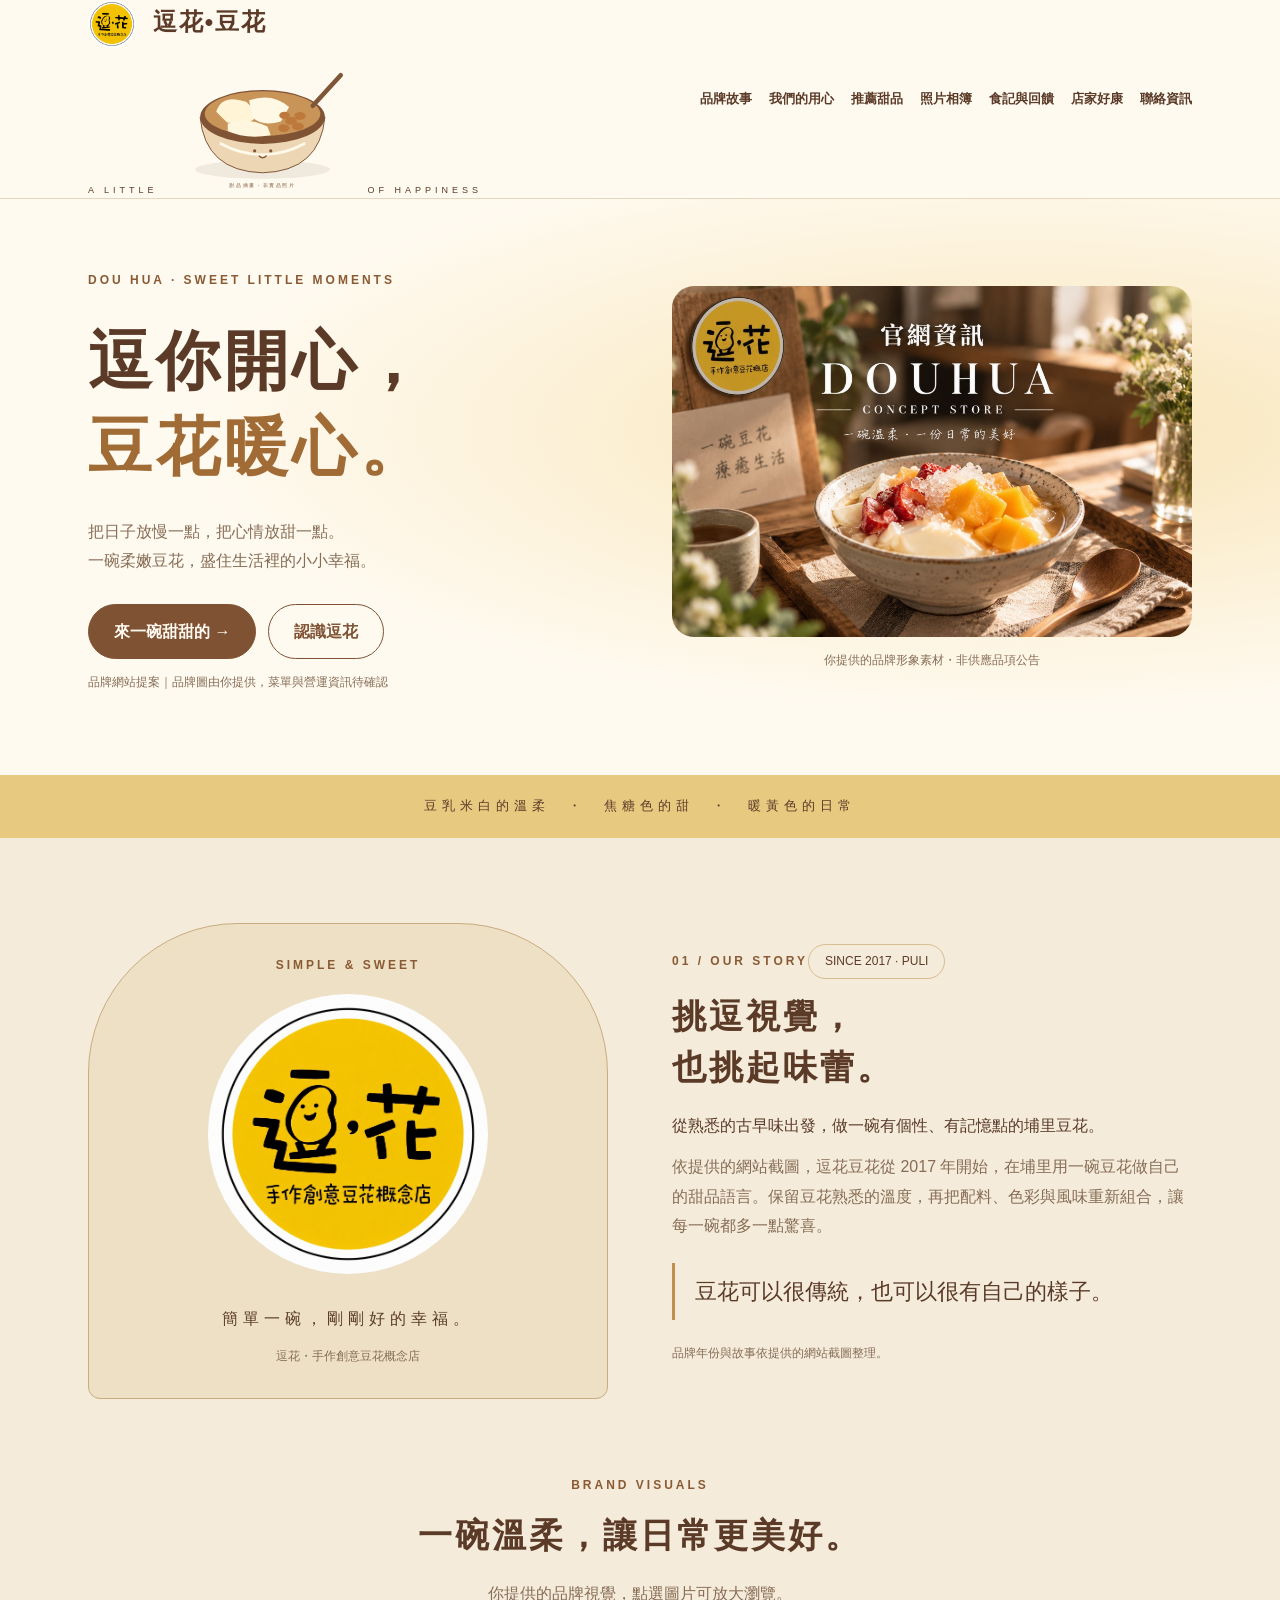
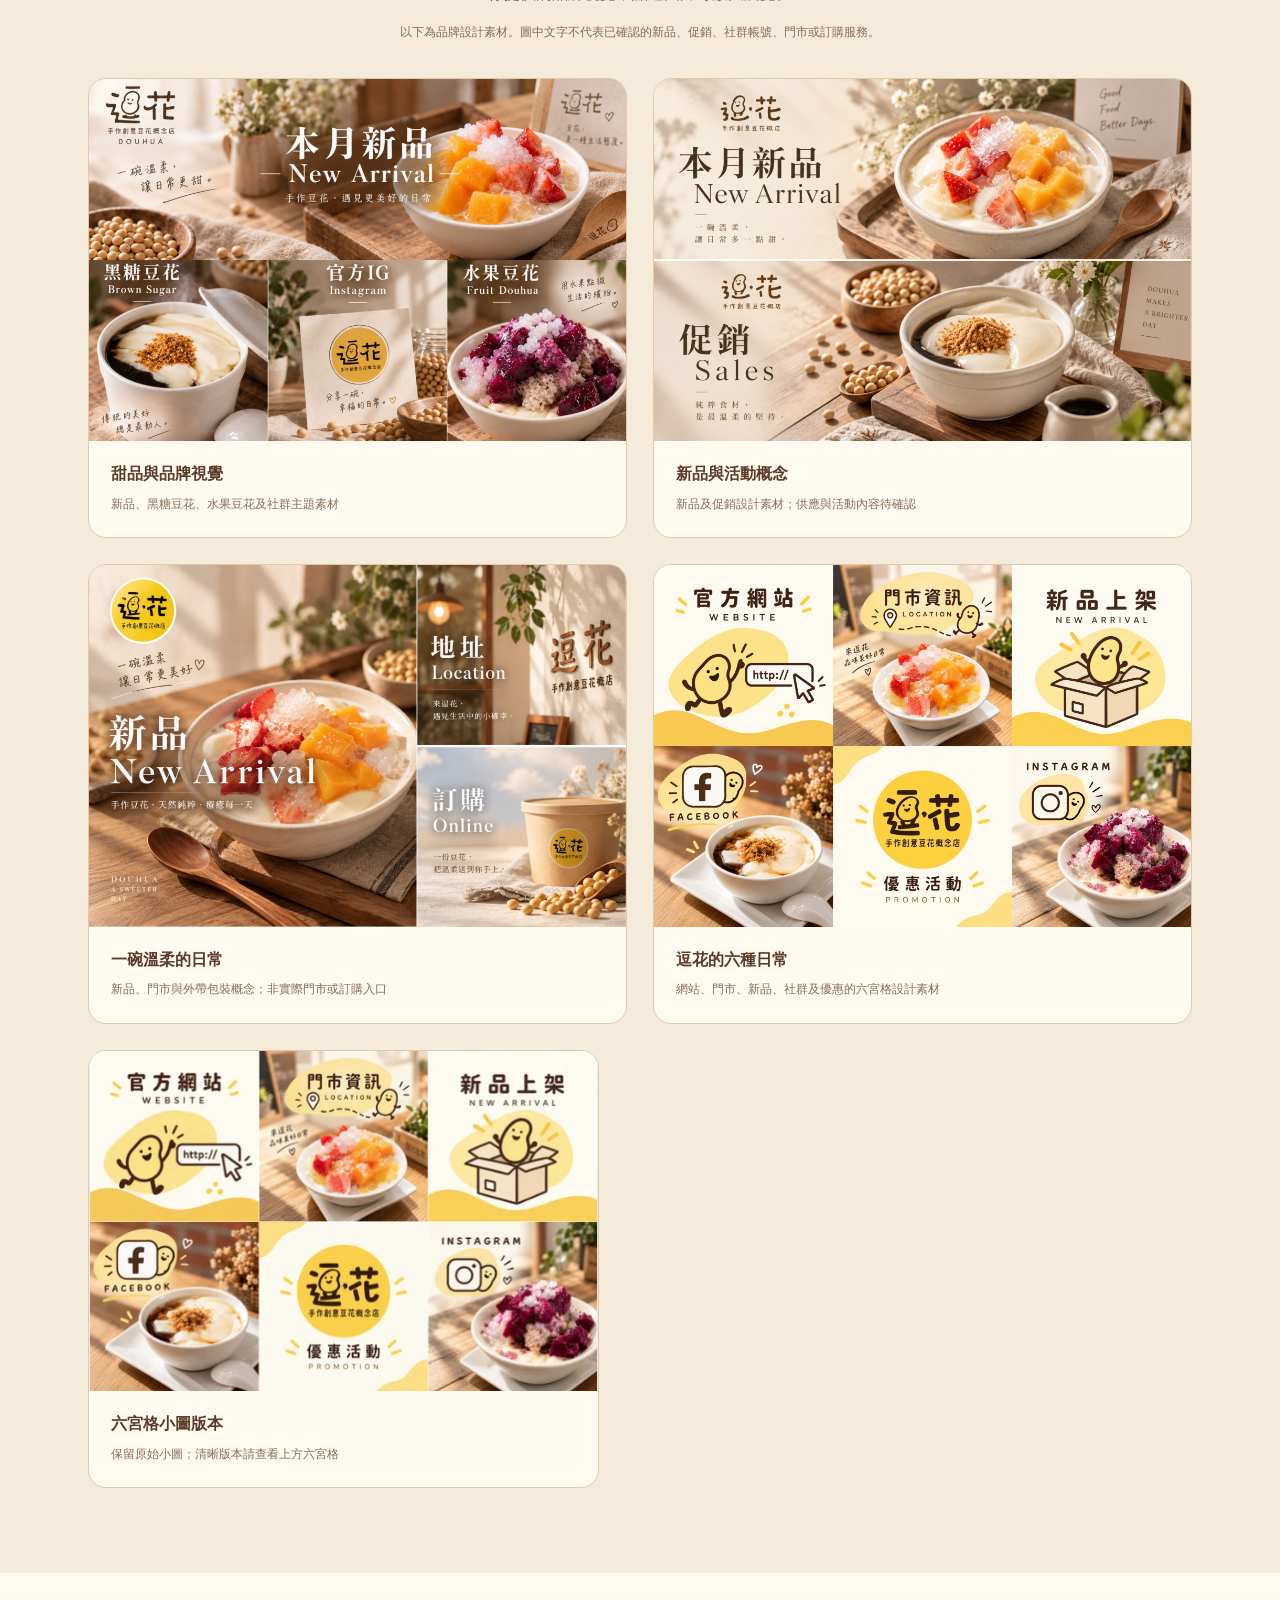
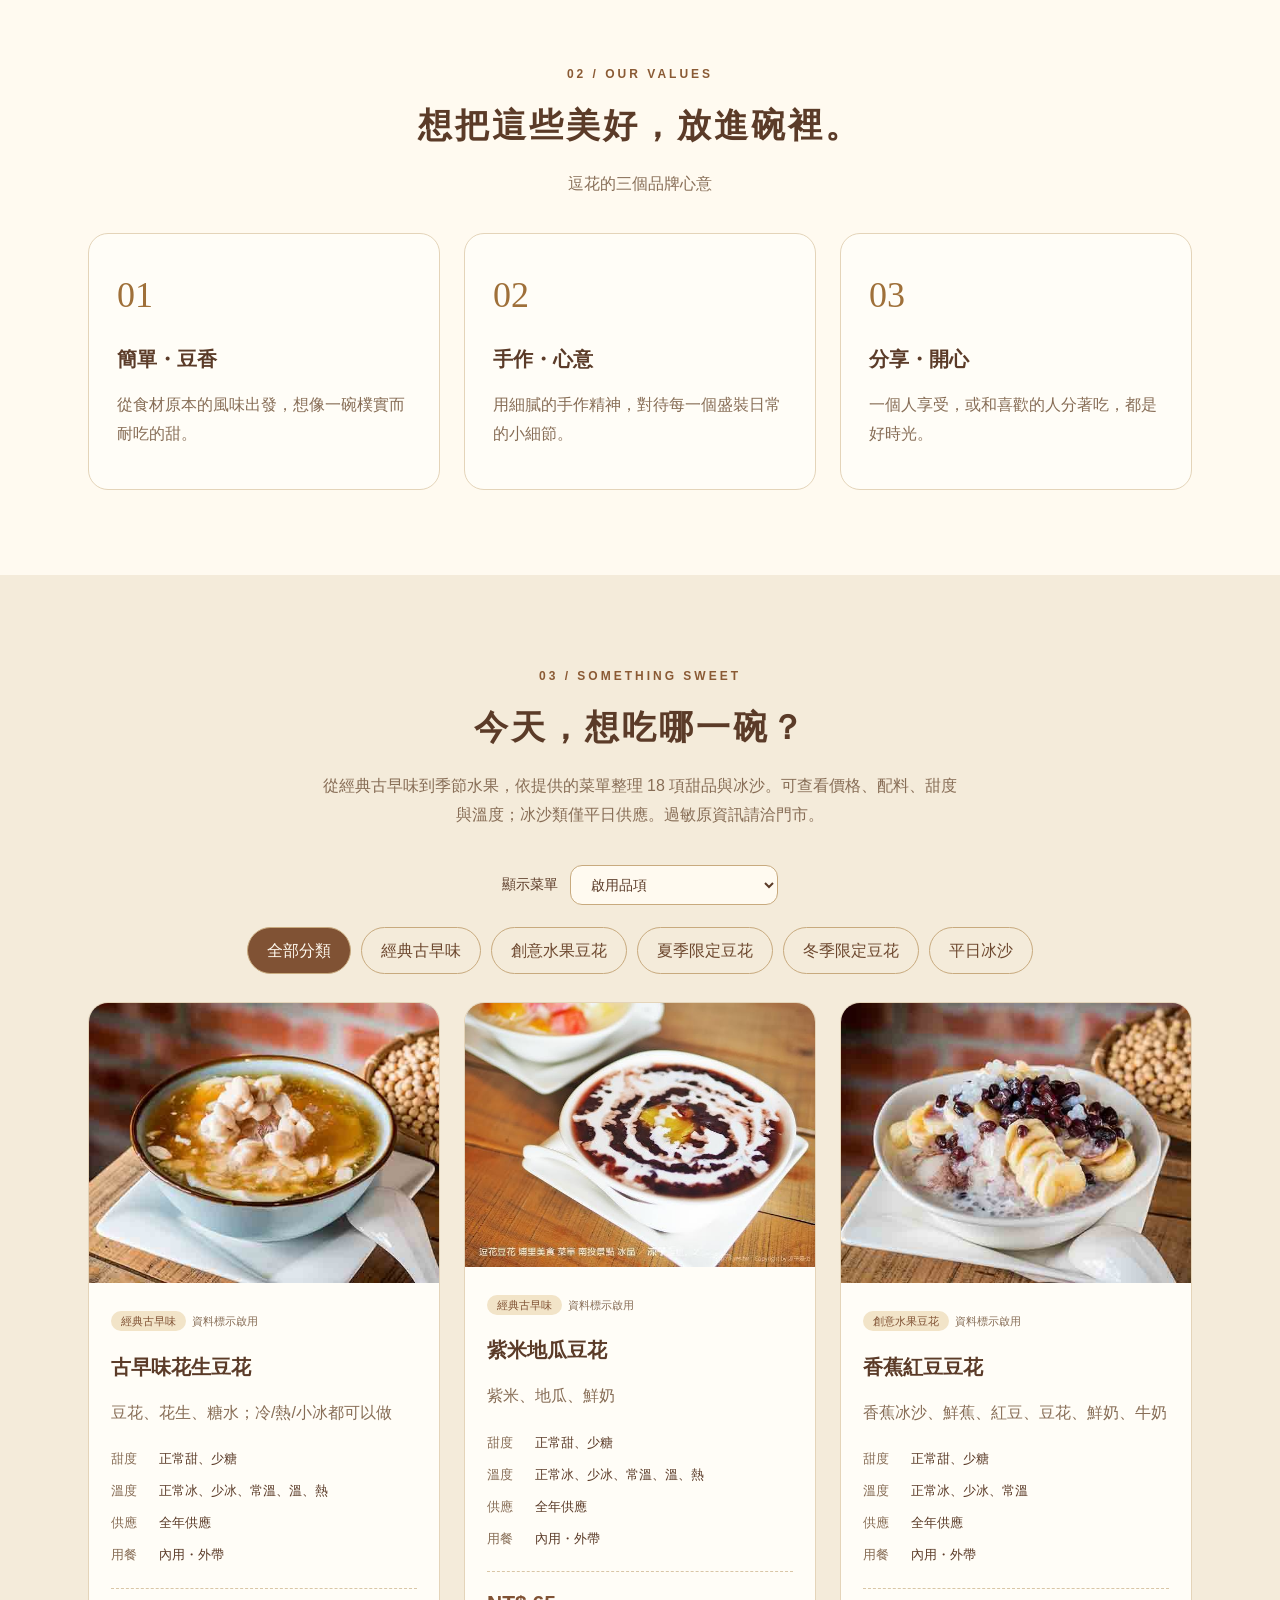
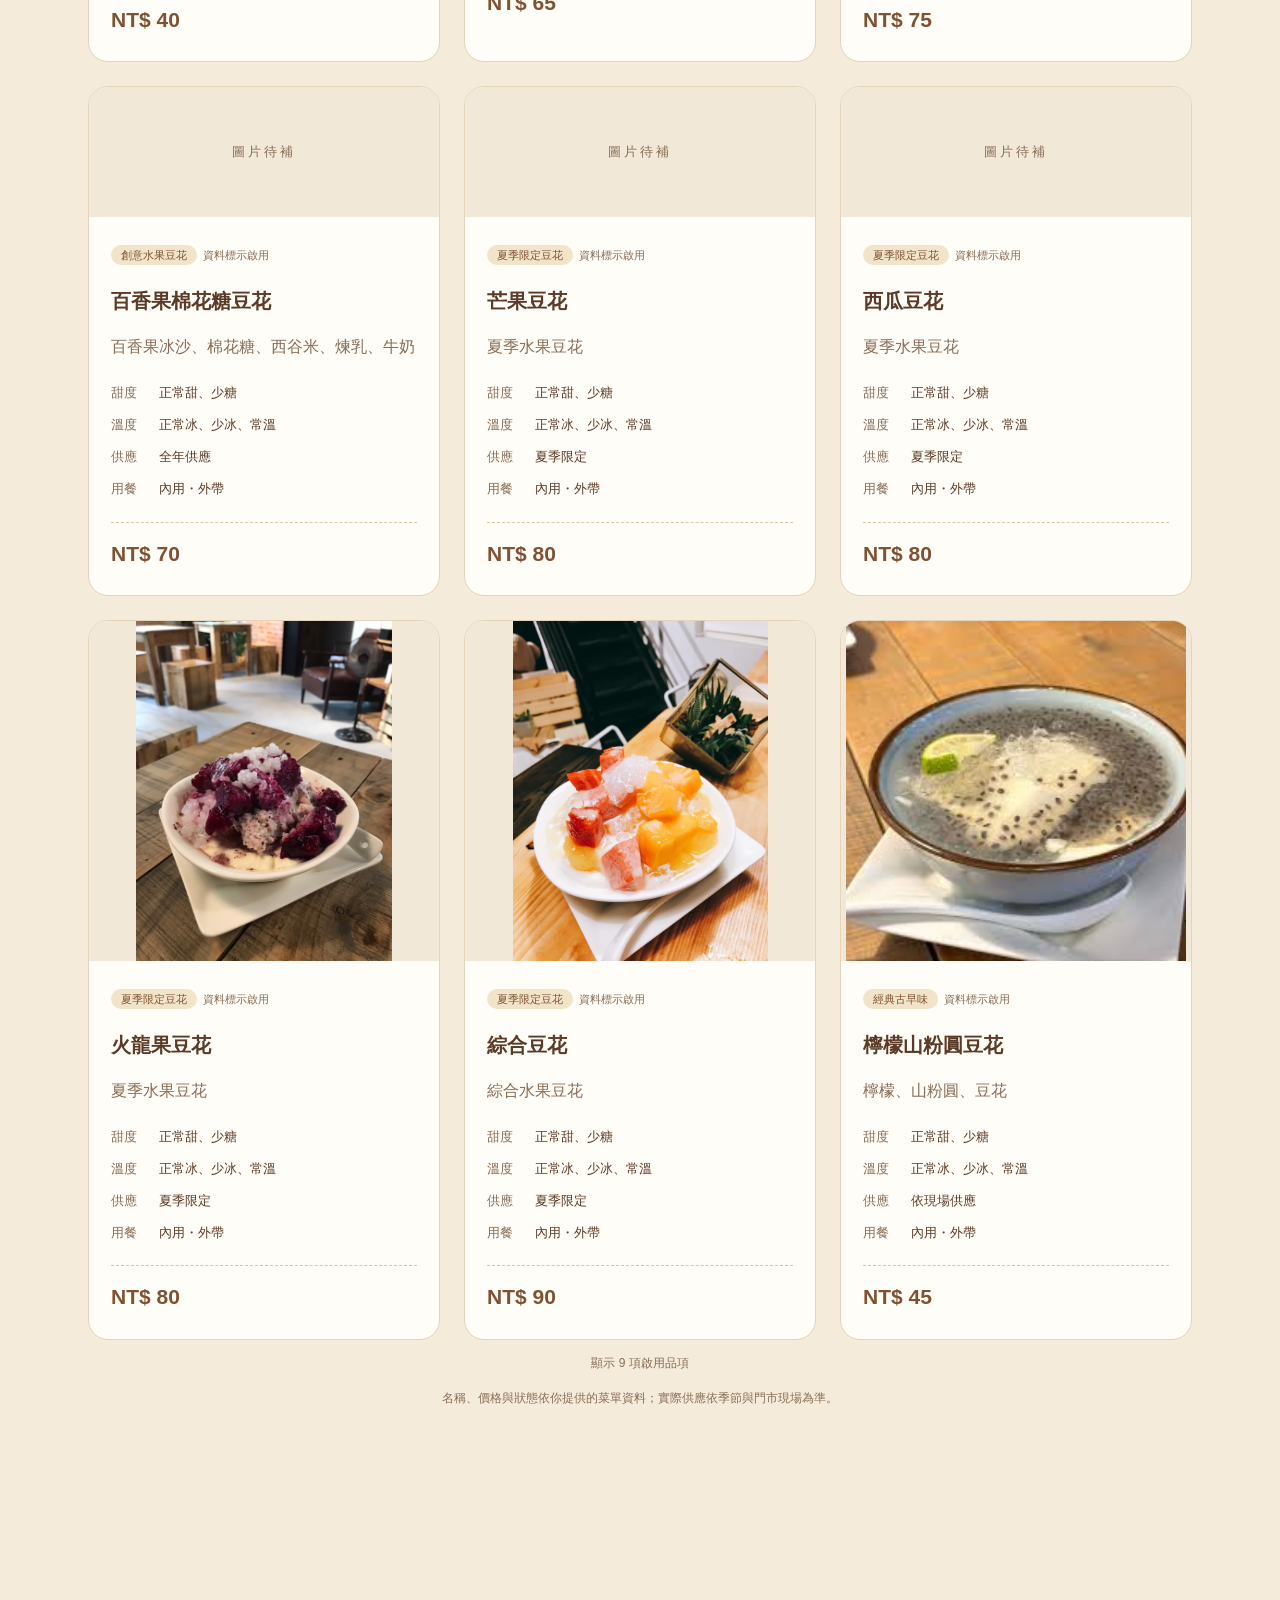
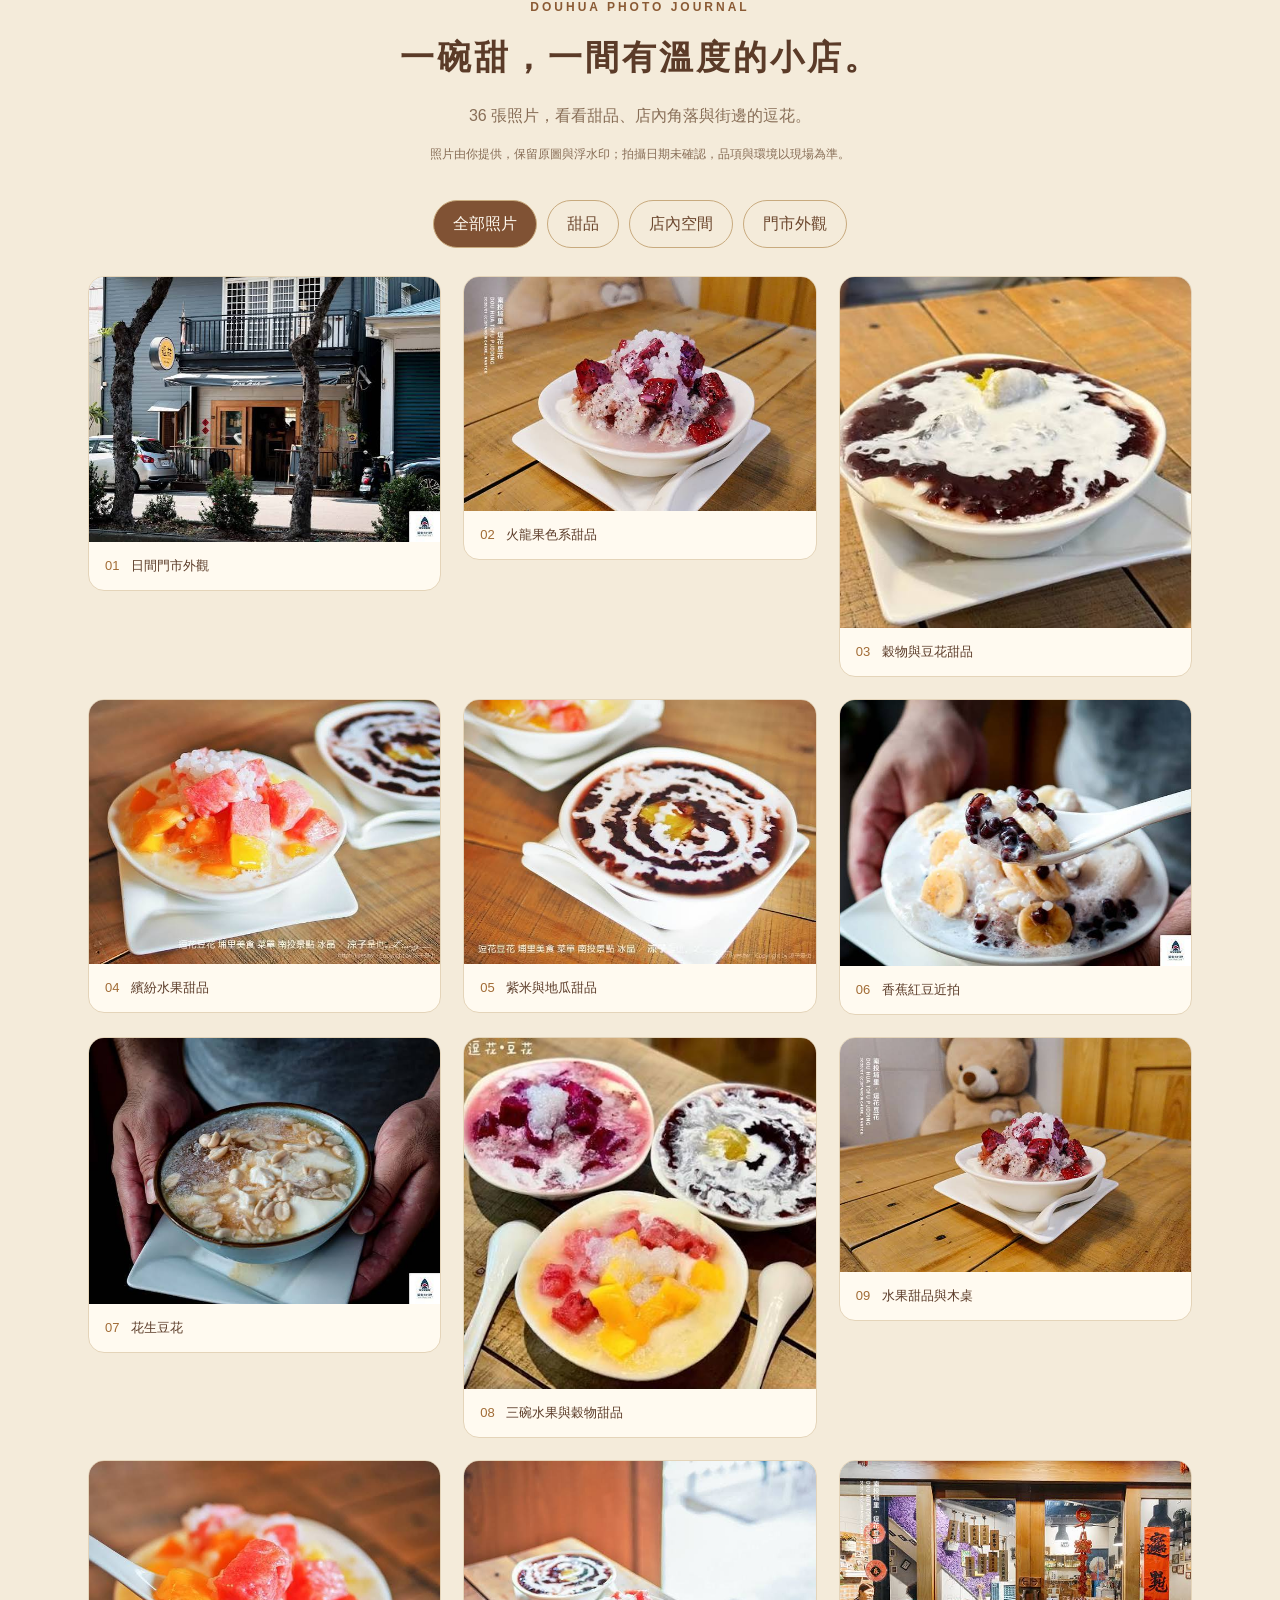
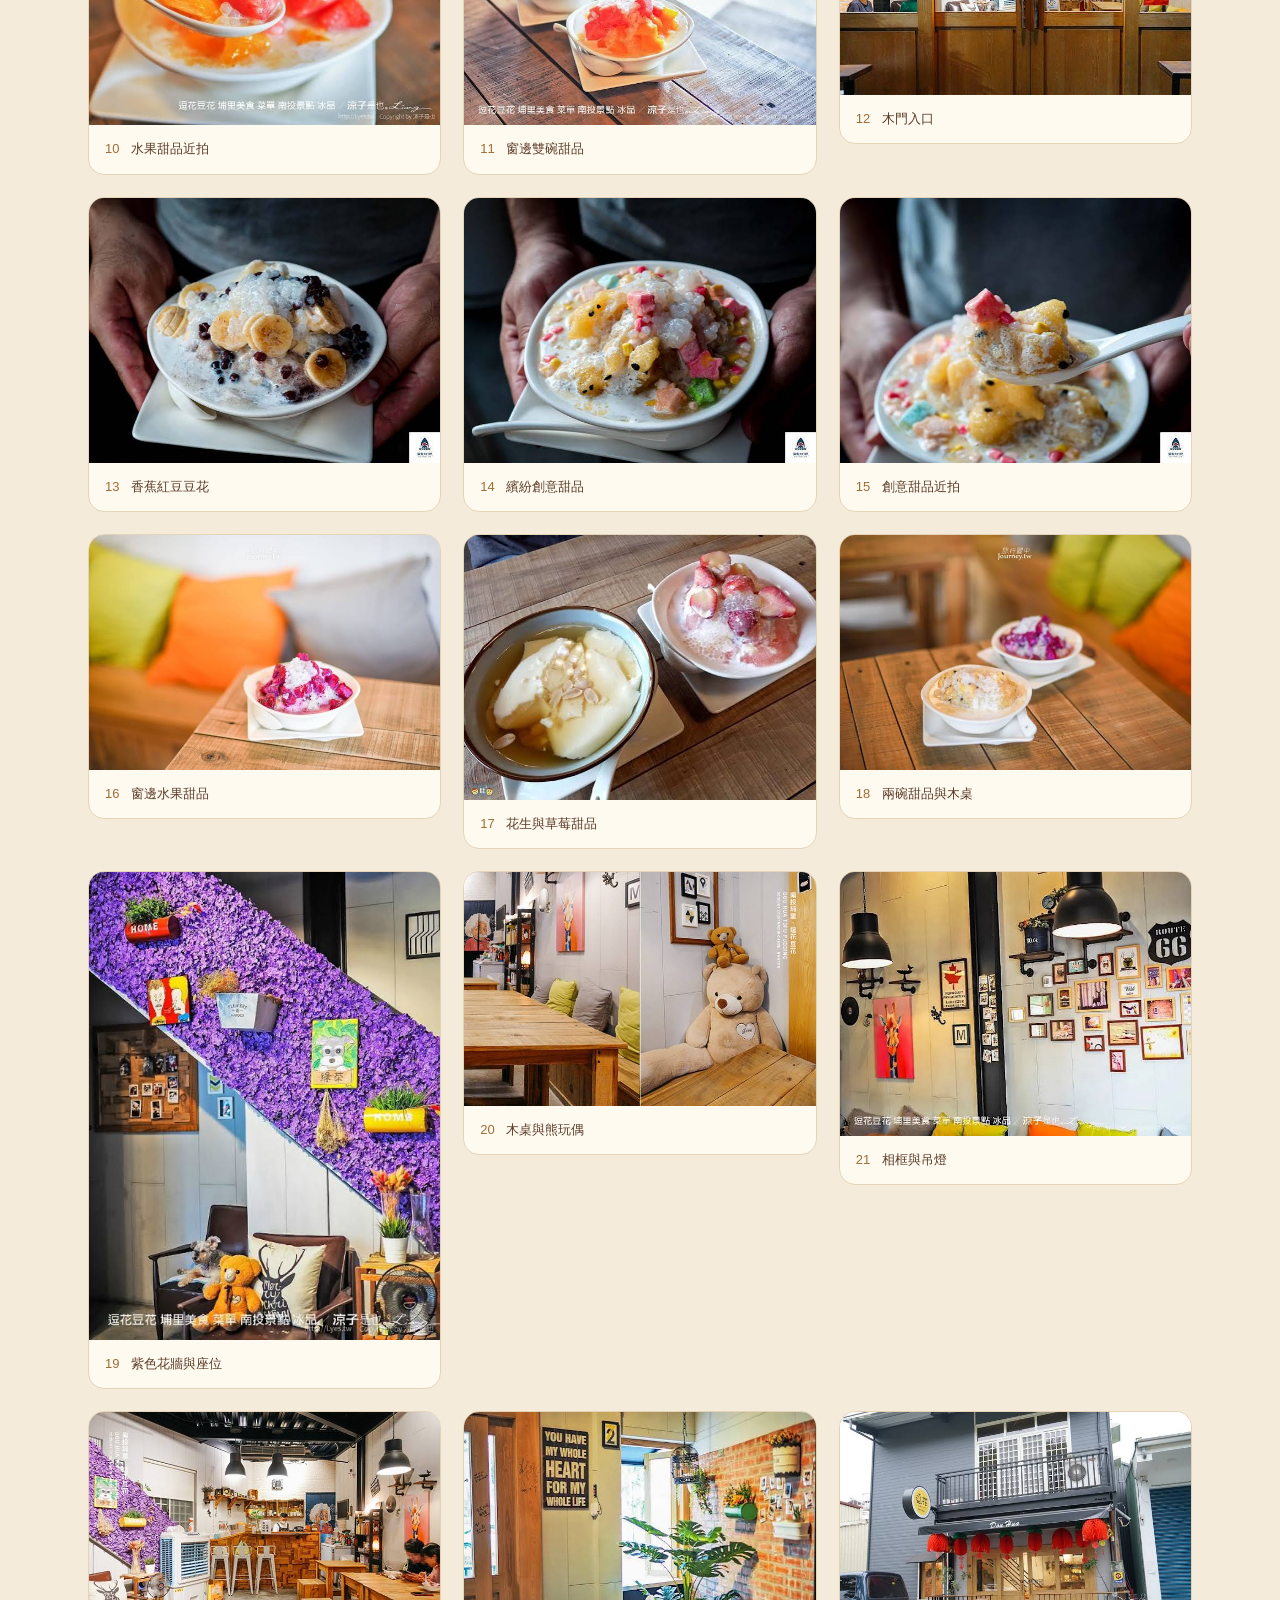
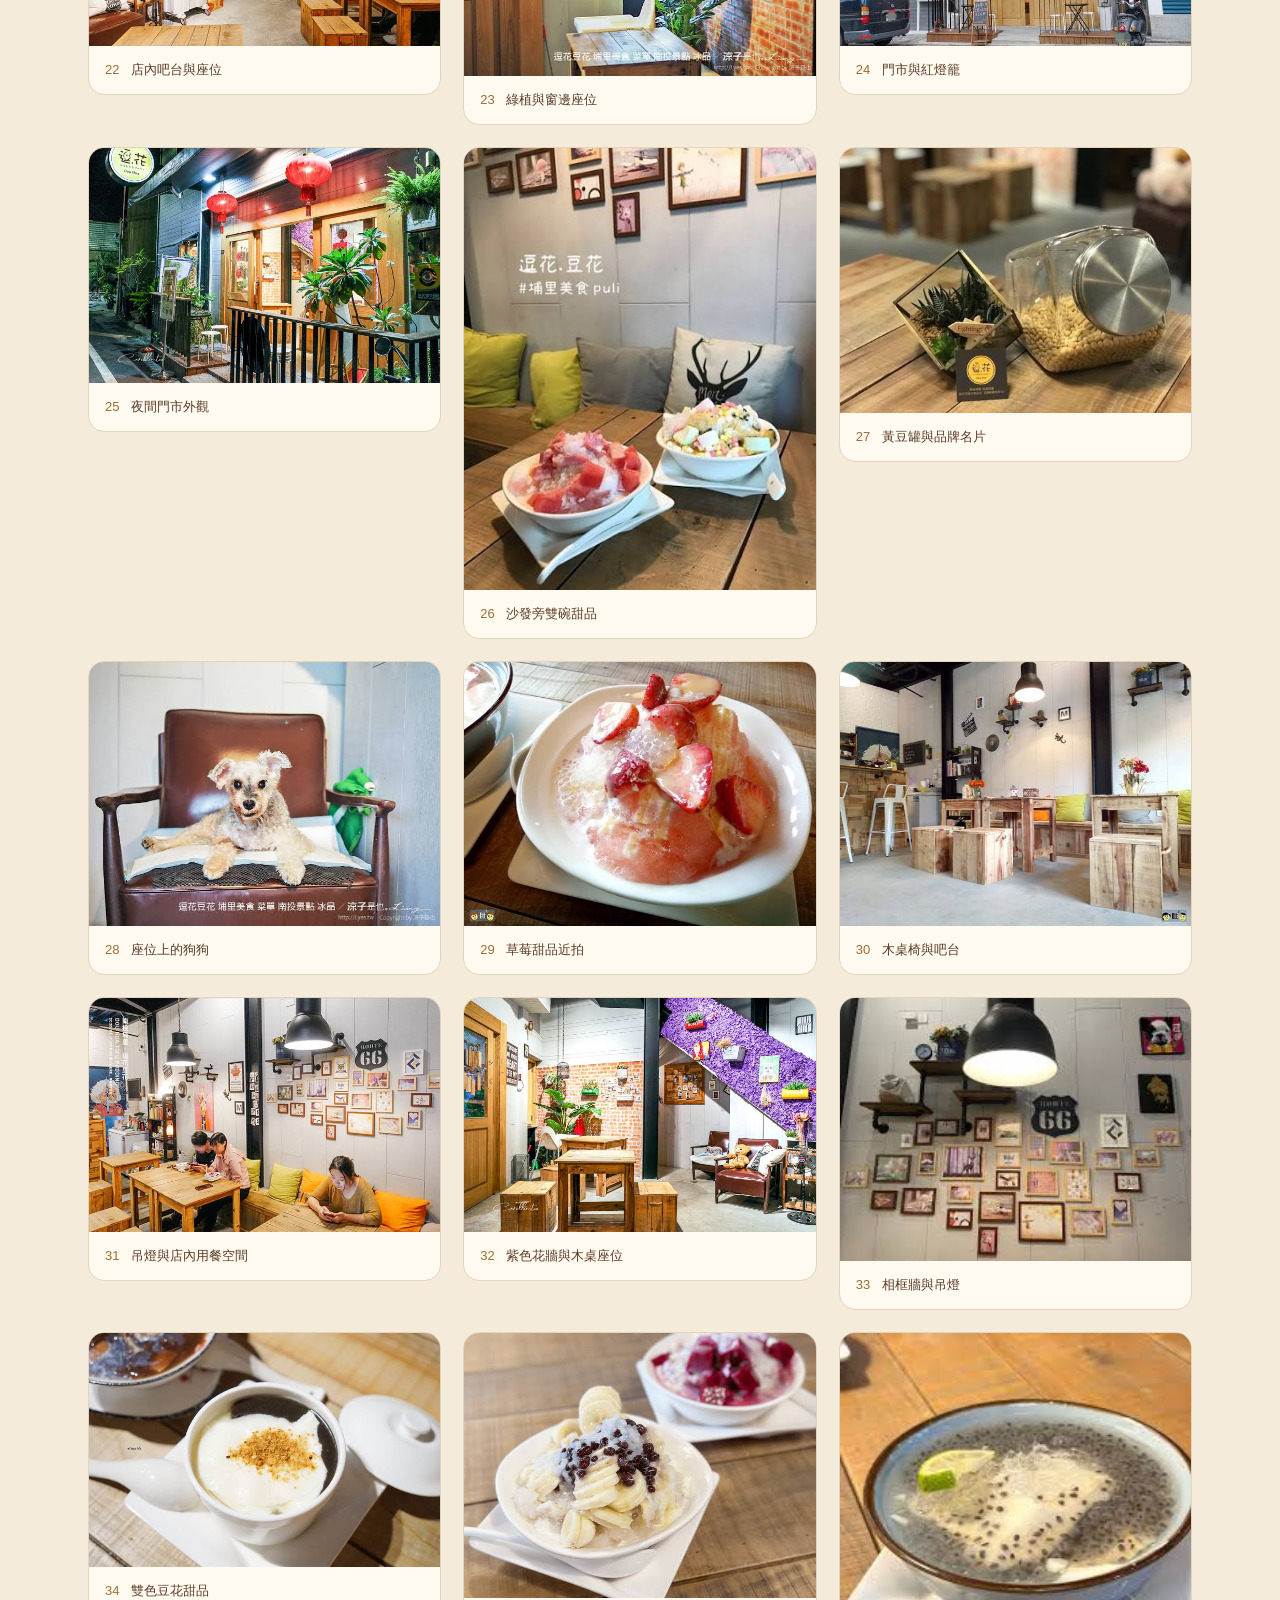
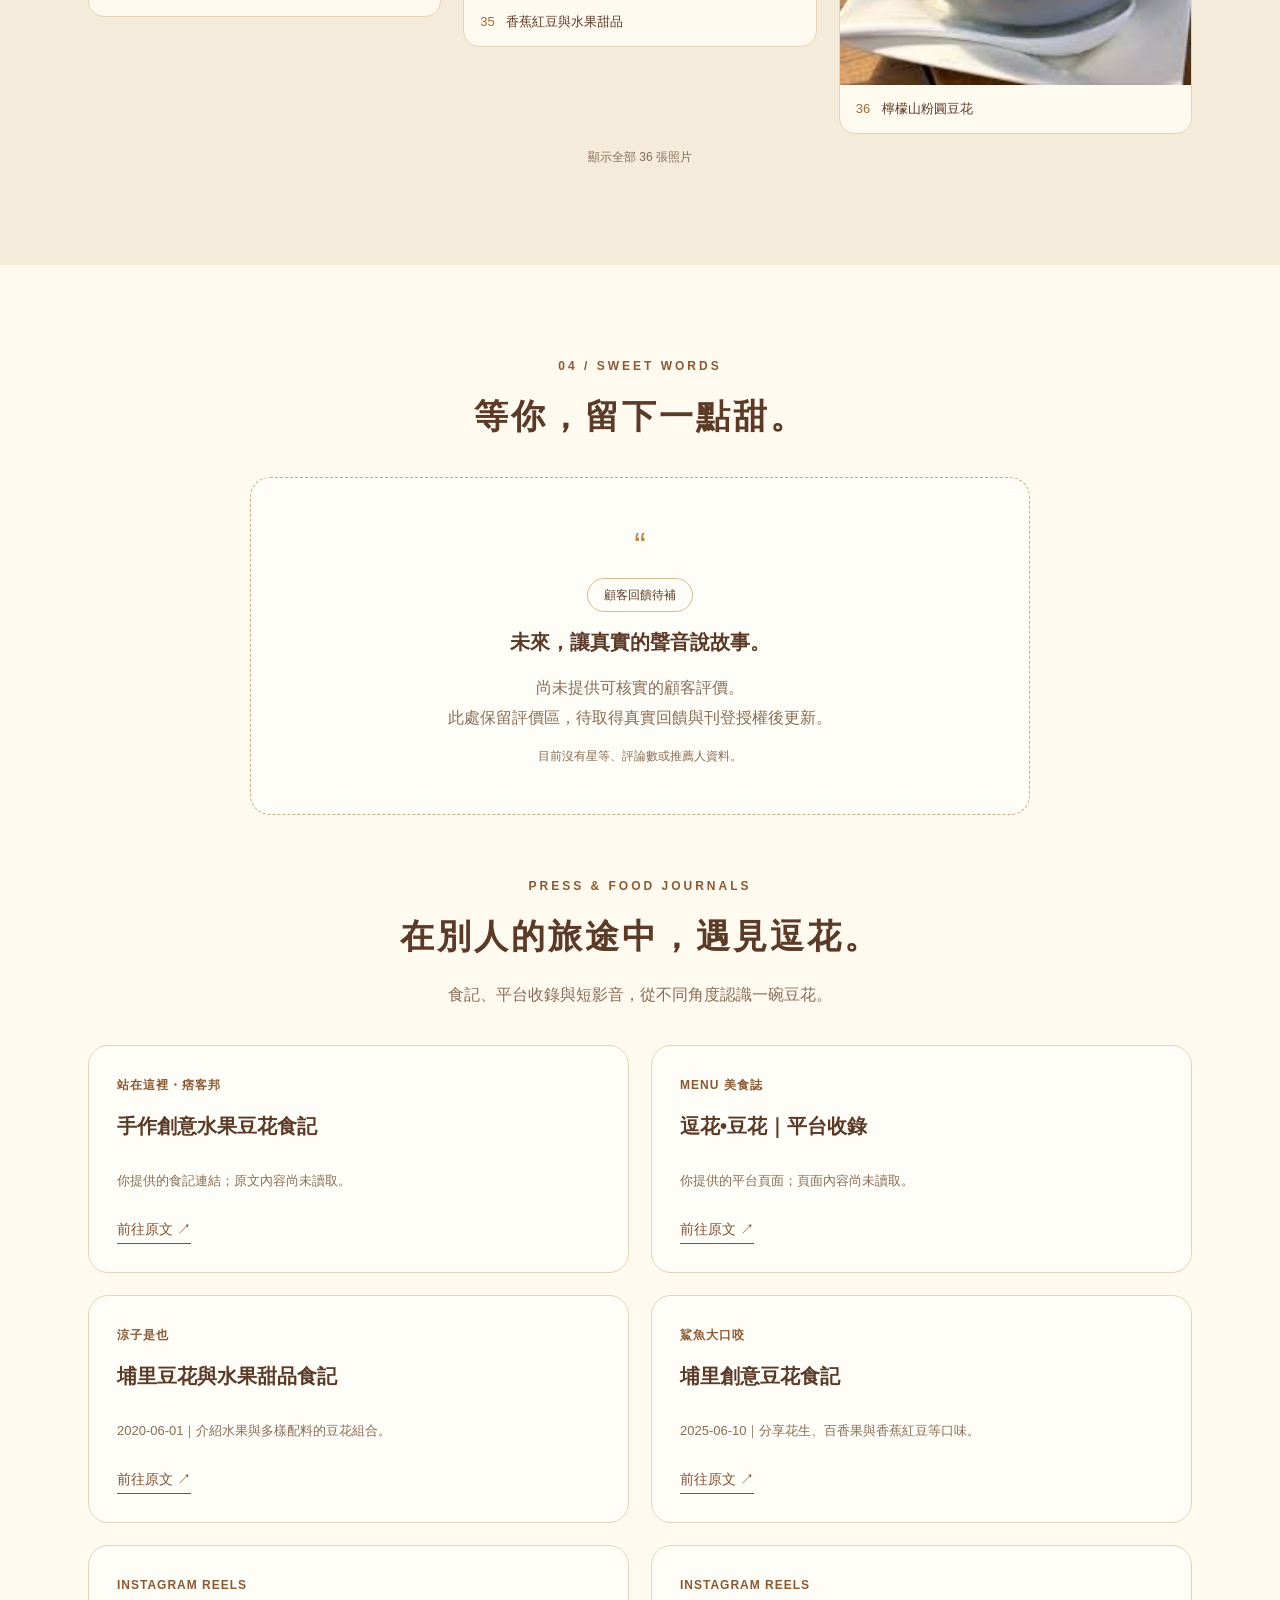
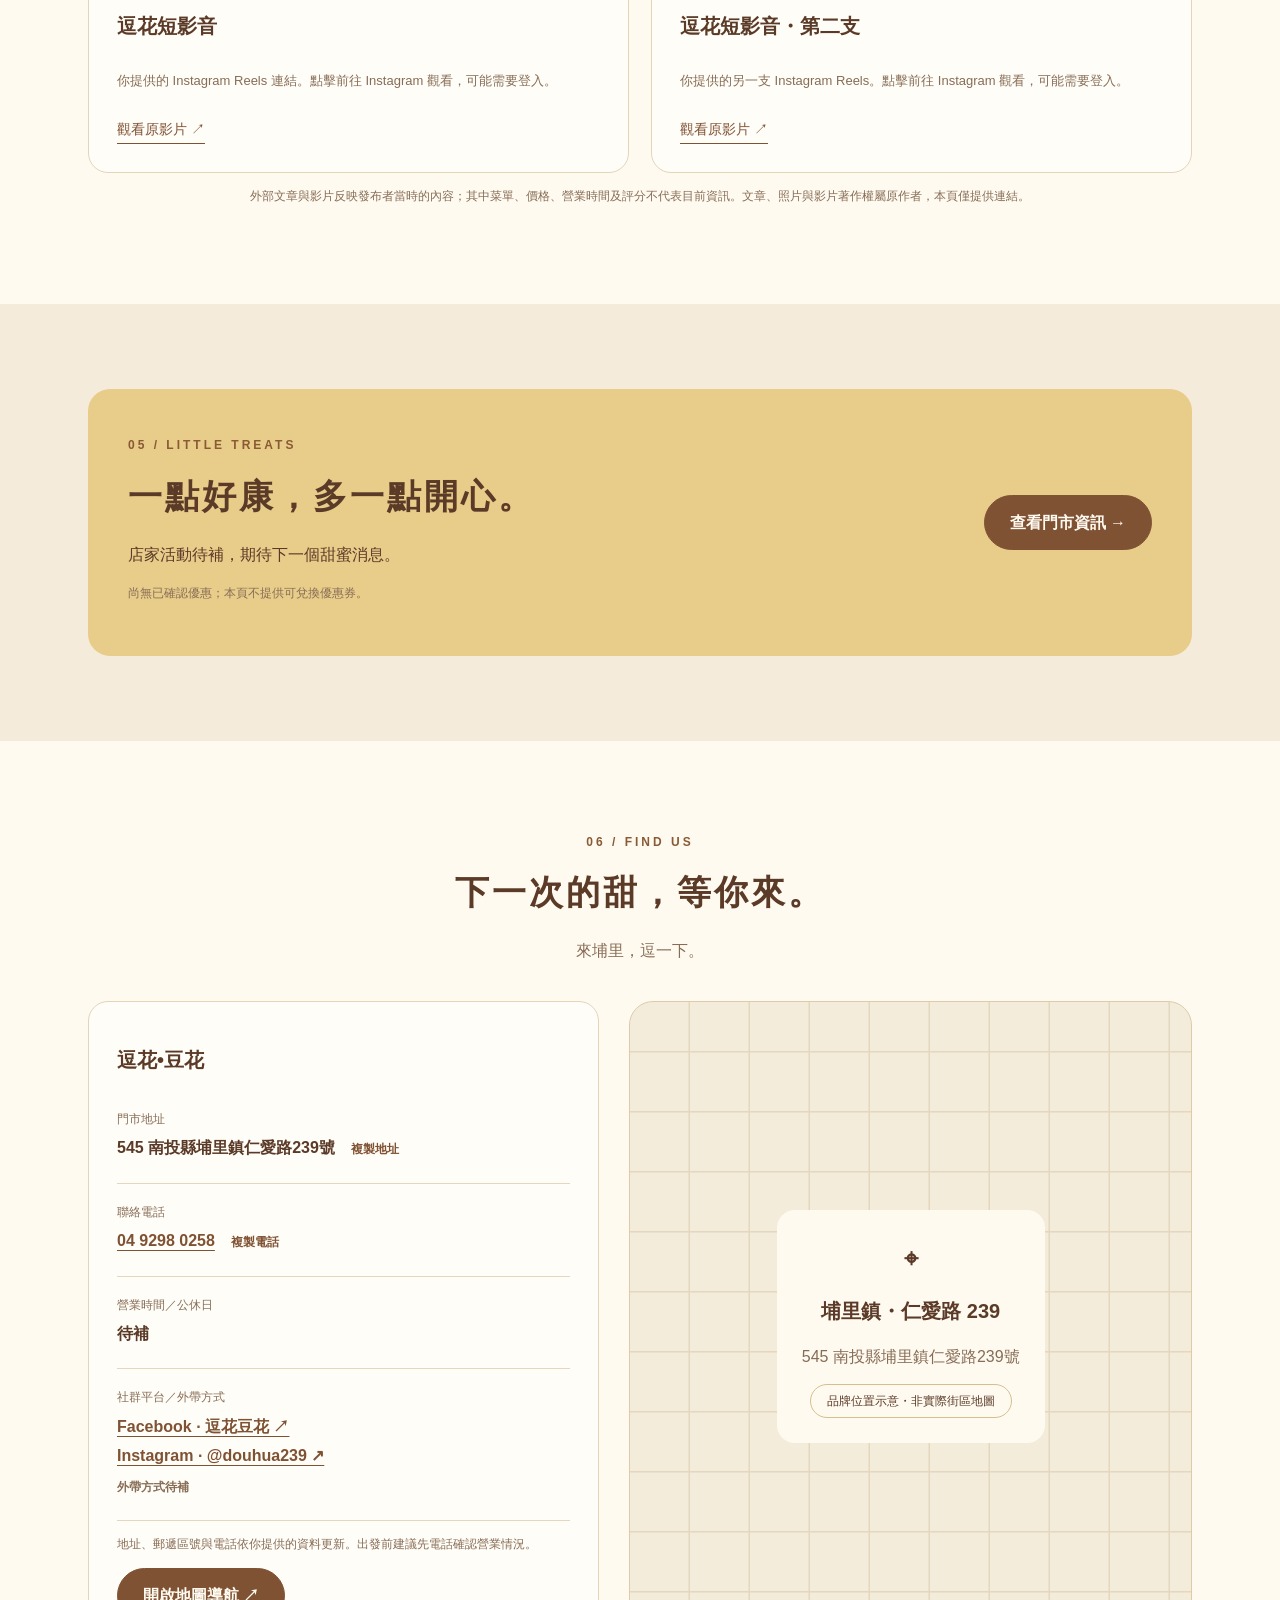
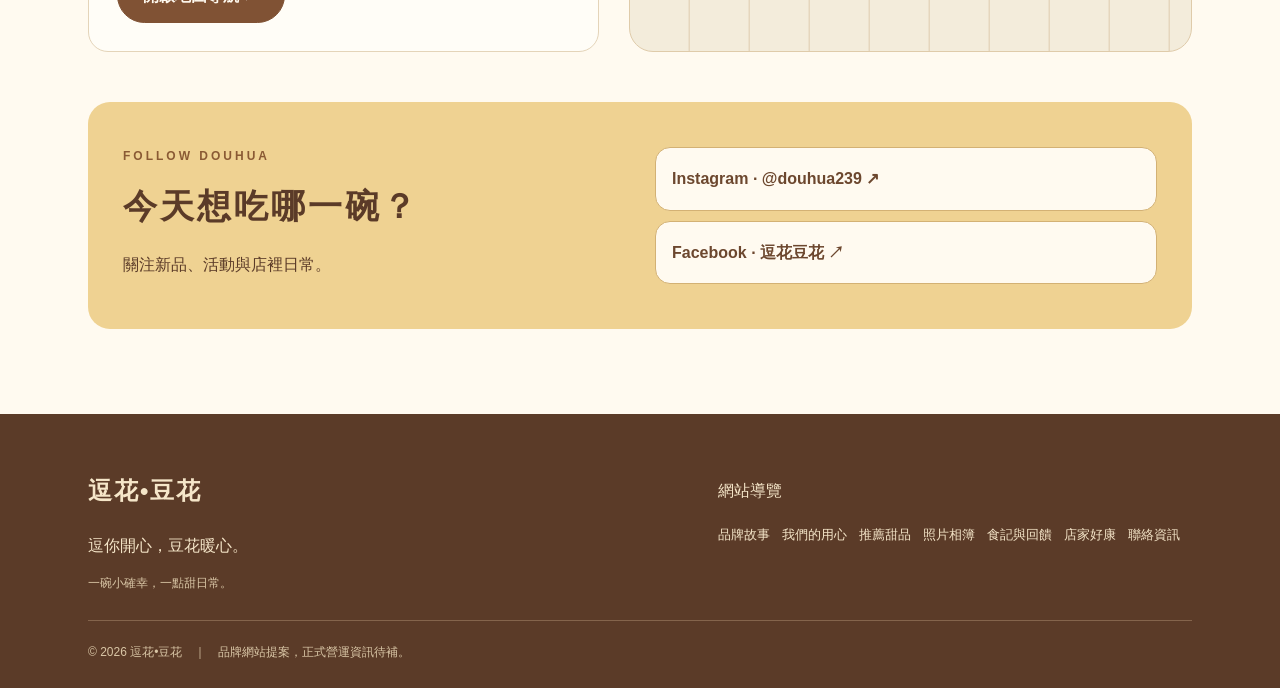
==== index.html @ 95aa1ea7 "Add supplied purple rice and lemon douhua photos" ====
<!doctype html><html lang="zh-Hant"><head><meta charset="utf-8"><meta name="viewport" content="width=device-width,initial-scale=1"><meta name="description" content="逗花•豆花，逗你開心，豆花暖心。日系手作甜品品牌網站提案，菜單與門市資訊待確認。"><meta name="theme-color" content="#fffaf0"><title>逗花•豆花｜逗你開心，豆花暖心</title><style>*{box-sizing:border-box}html{scroll-behavior:smooth;scroll-padding-top:100px}body{margin:0;background:#fffaf0;color:#5b3b28;font-family:"Microsoft JhengHei","PingFang TC",sans-serif;line-height:1.85}a{color:inherit;text-decoration:none}button{font:inherit;cursor:pointer}button,a{ -webkit-tap-highlight-color:transparent}a:focus-visible,button:focus-visible{outline:3px solid #a06a36;outline-offset:5px}button:disabled{cursor:default;opacity:.65}.wrap{max-width:1160px;margin:auto;padding:0 28px}.eyebrow{font-size:12px;letter-spacing:3px;font-weight:700;color:#8a5a34}.pill{display:inline-block;border:1px solid #d8bd8e;border-radius:30px;padding:5px 16px;font-size:12px}.btn{display:inline-block;padding:12px 25px;border:1px solid #805234;border-radius:50px;background:#805234;color:#fffaf0;font-weight:700}.btn.light{background:transparent;color:#805234}header{position:sticky;top:0;z-index:10;background:#fffaf0f5;border-bottom:1px solid #e5d6bd}.head{display:flex;align-items:center;justify-content:space-between;gap:20px;min-height:87px}.logo{font-size:24px;font-weight:900;letter-spacing:2px;white-space:nowrap}.logo small{display:block;font-size:9px;letter-spacing:4px;font-weight:400}.logo span{color:#af782f}nav{display:flex;gap:24px;font-size:13px;font-weight:700}nav a:hover,nav a.active{color:#a76b29;text-decoration:underline;text-underline-offset:8px}#mobile-menu-btn{display:none;background:none;border:1px solid #d8bd8e;border-radius:12px;padding:6px 12px}#mobile-menu{padding:12px 28px 24px}#mobile-menu a{display:block;padding:9px}#mobile-menu[hidden]{display:none}.hero{padding:65px 0 70px;background:radial-gradient(ellipse at 80% 40%,#f8e5b8,transparent 58%)}.split{display:grid;grid-template-columns:1fr 1fr;gap:64px;align-items:center}h1{font-family:serif;font-size:clamp(42px,5vw,68px);line-height:1.35;font-weight:600;letter-spacing:4px;margin:25px 0}h1 em{font-style:normal;color:#a16b35}h2{font-family:serif;font-size:34px;line-height:1.5;letter-spacing:3px;margin:12px 0 18px}h3{font-size:20px;margin:12px 0}p{margin:12px 0}.muted{color:#876d56}.actions{display:flex;flex-wrap:wrap;gap:12px;margin-top:28px}.hero-art{position:relative;background:#f2dfb7;border-radius:48% 48% 42% 42%;padding:35px 5px 12px;transform:rotate(-3deg)}.hero-art svg{transform:rotate(3deg);width:100%;display:block}.stamp{position:absolute;right:5px;top:0;writing-mode:vertical-rl;border:1px solid #946037;border-radius:30px;padding:18px 9px;letter-spacing:5px;font-family:serif}.ribbon{text-align:center;padding:19px;background:#e8c980;font-size:13px;letter-spacing:5px}.section{padding:85px 0}.cream{background:#f4ebda}.center{text-align:center}.intro{max-width:640px;margin:0 auto 35px}.story-art{border:1px solid #c9ac7e;border-radius:150px 150px 12px 12px;min-height:340px;display:grid;place-content:center;text-align:center;background:#ede0c5;padding:30px}.story-art .bean{font-family:serif;font-size:100px;line-height:1.2;color:#9b703f}.story-art p{letter-spacing:5px}.grid3{display:grid;grid-template-columns:repeat(3,1fr);gap:24px}.card{background:#fffdf7;border:1px solid #e4d4b9;border-radius:20px;padding:28px}.number{font-family:serif;color:#9f7039;font-size:36px}.filters{display:flex;justify-content:center;flex-wrap:wrap;gap:10px;margin-bottom:28px}.filter{padding:8px 19px;border:1px solid #c8aa7e;background:transparent;border-radius:30px;color:#6c472e}.filter[aria-pressed=true]{background:#805234;color:#fffaf0}.dessert{padding:0;overflow:hidden}.dessert .art{background:#f2e4ca}.dessert svg{width:100%;display:block}.dessert .copy{padding:22px}.dessert .price{font-size:13px;color:#876d56;border-top:1px dashed #d9c6a6;margin-top:20px;padding-top:12px}.tag{font-size:11px;color:#805234;background:#f2e4c8;border-radius:20px;padding:4px 10px}.dessert[hidden]{display:none}.review{border:1px dashed #c9ac7e;border-radius:20px;padding:35px;max-width:780px;margin:auto;text-align:center;background:#fffdf7}.review-symbol{font-size:35px;color:#b78642}.perk{padding:40px;border-radius:22px;background:#e8cc8a;display:flex;align-items:center;justify-content:space-between;gap:30px}.contact-grid{display:grid;grid-template-columns:1fr 1.1fr;gap:30px}.info{margin:0}.info div{padding:17px 0;border-bottom:1px solid #e5d6bd}.info dt{font-size:12px;color:#876d56}.info dd{margin:3px 0;font-weight:700}.info button{font-size:12px;margin-left:10px;border:0;background:none;color:#805234}.map{min-height:360px;background:repeating-linear-gradient(0deg,transparent,transparent 58px,#e5d6bd 59px,#e5d6bd 60px),repeating-linear-gradient(90deg,#f3ecdb,#f3ecdb 58px,#e5d6bd 59px,#e5d6bd 60px);display:flex;align-items:center;justify-content:center;border:1px solid #dfcbaa;border-radius:24px;text-align:center;padding:30px}.map-note{background:#fffaf0;padding:25px;border-radius:18px}.map-note b{font-size:25px}footer{background:#5b3b28;color:#f5e6c9;padding:50px 0 25px}footer .foot{display:flex;justify-content:space-between;gap:40px}footer a{font-size:13px;display:inline-block;margin:5px 12px 5px 0}.fine{font-size:12px;color:#876d56}footer .fine{color:#d9c6a6;border-top:1px solid #84644c;padding-top:20px;margin-top:25px}#back-to-top-btn{position:fixed;right:22px;bottom:22px;border:0;border-radius:50%;width:48px;height:48px;background:#805234;color:white;box-shadow:0 5px 20px #5b3b2825;z-index:8}#toast{position:fixed;bottom:28px;left:50%;transform:translateX(-50%);background:#5b3b28;color:#fffaf0;padding:12px 22px;border-radius:15px;z-index:20;max-width:85vw}#toast:empty{display:none}@media(min-width:901px){#mobile-menu{display:none}}@media(max-width:900px){nav{display:none}#mobile-menu-btn{display:block}.split{gap:30px}.grid3{gap:15px}.card{padding:21px}.dessert{padding:0}.wrap{padding:0 22px}}@media(max-width:650px){.head{min-height:76px}.logo{font-size:21px}.hero{padding:35px 0 45px}.split,.contact-grid{grid-template-columns:1fr}.hero-art{max-width:430px;width:100%;margin:auto}.hero h1{margin-top:18px}.section{padding:58px 0}.grid3{grid-template-columns:1fr}.dessert .art svg{max-height:260px}.perk,footer .foot{display:block}.perk .btn{margin-top:12px}.ribbon{font-size:11px;letter-spacing:2px}.story-art{min-height:280px}.map{min-height:300px}h2{font-size:28px}.stamp{right:15px}.hero-art{margin-top:12px}}@media(prefers-reduced-motion:reduce){html{scroll-behavior:auto}*{animation:none!important;transition:none!important}}.brand-badge{width:48px;height:48px;object-fit:contain;border-radius:50%;vertical-align:middle;margin-right:8px}.story-badge{width:min(100%,280px);height:auto;display:block;margin:18px auto;border-radius:50%}.brand-name{color:#5b3b28!important}@media(max-width:650px){.brand-badge{width:38px;height:38px;margin-right:3px}.story-badge{max-width:230px}} .brand-hero{background:none;border-radius:24px;transform:none;padding:0}.brand-hero img{transform:none;width:100%;height:auto;display:block;border-radius:22px}.image-open{display:block;width:100%;padding:0;border:0;background:none;cursor:zoom-in;color:inherit}.brand-gallery{margin-top:70px}.visual-grid{display:grid;grid-template-columns:1fr 1fr;gap:26px}.visual-card{margin:0;background:#fffaf0;border:1px solid #dfcbaa;border-radius:18px;overflow:hidden}.visual-card img{display:block;width:100%;height:auto}.visual-card figcaption{padding:18px 22px}.visual-card figcaption p{font-size:12px;color:#876d56;margin:4px 0}.visual-card:last-child{max-width:511px}.image-viewer{width:min(1200px,96vw);max-width:96vw;max-height:94vh;border:1px solid #c8aa7e;border-radius:16px;padding:16px;background:#fffaf0;color:#5b3b28}.image-viewer::backdrop{background:#2f201bd9}.viewer-head{display:flex;align-items:center;justify-content:space-between;gap:16px;margin-bottom:12px}.viewer-head p{margin:0;font-size:13px}.viewer-head button{border:1px solid #805234;background:#805234;color:#fffaf0;border-radius:25px;padding:7px 18px;white-space:nowrap}.image-viewer img{display:block;width:100%;max-height:76vh;object-fit:contain}.image-viewer .fine{margin-bottom:0}@media(max-width:650px){.visual-grid{grid-template-columns:1fr}.brand-gallery{margin-top:50px}.brand-hero{max-width:none}.image-viewer{padding:12px}}.brand-quote{border-left:3px solid #bf904c;margin:22px 0;padding:10px 20px;font:22px/1.7 serif}.follow-box{max-width:1104px;margin:50px auto 0;padding:35px;background:#efd292;border-radius:22px;display:grid;grid-template-columns:1fr 1fr;align-items:center;gap:30px}.social-pending button{display:block;width:100%;text-align:left;border:1px solid #d3b174;background:#fffaf0;color:#6c472e;border-radius:15px;padding:16px;margin:10px 0}.info a{color:#805234;text-decoration:underline;text-underline-offset:4px}@media(max-width:650px){.follow-box{margin:35px 22px 0;padding:25px;grid-template-columns:1fr;gap:10px}} .social-pending .social-link{display:block;width:100%;text-align:left;border:1px solid #d3b174;background:#fffaf0;color:#6c472e;border-radius:15px;padding:16px;margin:10px 0;font-weight:700}.social-pending .social-link:hover{background:#f5e7c6} .media-wrap{max-width:1160px;margin:55px auto 0;padding:0 28px}.media-grid{display:grid;grid-template-columns:1fr 1fr;gap:22px}.media-card{display:flex;flex-direction:column;align-items:flex-start}.media-card p{font-size:13px;flex:1}.media-card a{display:inline-block;font-size:14px;color:#805234;border-bottom:1px solid #805234;margin-top:12px}.media-card .eyebrow{letter-spacing:1px}@media(max-width:650px){.media-grid{grid-template-columns:1fr}.media-wrap{padding:0 22px}} .photo-filters{display:flex;flex-wrap:wrap;justify-content:center;gap:10px;margin-bottom:28px}.photo-grid{display:grid;grid-template-columns:repeat(3,minmax(0,1fr));gap:22px;align-items:start}.photo-card{margin:0;background:#fffaf0;border:1px solid #e4d4b9;border-radius:16px;overflow:hidden}.photo-card img{display:block;width:100%;height:auto}.photo-card figcaption{padding:12px 16px;font-size:13px}.photo-card figcaption span{color:#a16b35;margin-right:8px}.photo-card[hidden]{display:none}.menu-photo img{display:block;width:100%;height:auto}nav{gap:17px}@media(max-width:900px){.photo-grid{grid-template-columns:repeat(2,minmax(0,1fr))}}@media(max-width:650px){.photo-grid{grid-template-columns:1fr}}.menu-placeholder{min-height:130px;display:grid;place-items:center;background:#f2e8d7;color:#876d56;letter-spacing:3px;font-size:13px}.menu-options{margin:20px 0 0;font-size:13px}.menu-options div{display:grid;grid-template-columns:40px 1fr;gap:8px;margin:8px 0}.menu-options dt{color:#876d56}.menu-options dd{margin:0}.menu-photo img{max-height:340px;object-fit:contain;background:#f2e8d7} .availability-control{display:flex;justify-content:center;align-items:center;flex-wrap:wrap;gap:12px;margin:0 0 22px;font-size:14px}.availability-control select{font:inherit;color:#5b3b28;background:#fffaf0;border:1px solid #c8aa7e;padding:10px 16px;border-radius:12px;max-width:100%}.availability-tag{display:inline-block;font-size:11px;margin:5px 0 5px 6px;color:#876d56}.menu-conflict{font-size:12px;color:#89502d;background:#f6ead2;padding:10px;border-radius:10px}.price strong{font-size:21px;color:#805234}[data-active="false"] .availability-tag{color:#975432;font-weight:700} </style></head><body><header><div class="wrap head"><a class="logo" href="#hero" aria-label="逗花•豆花首頁"><img src="[data-uri]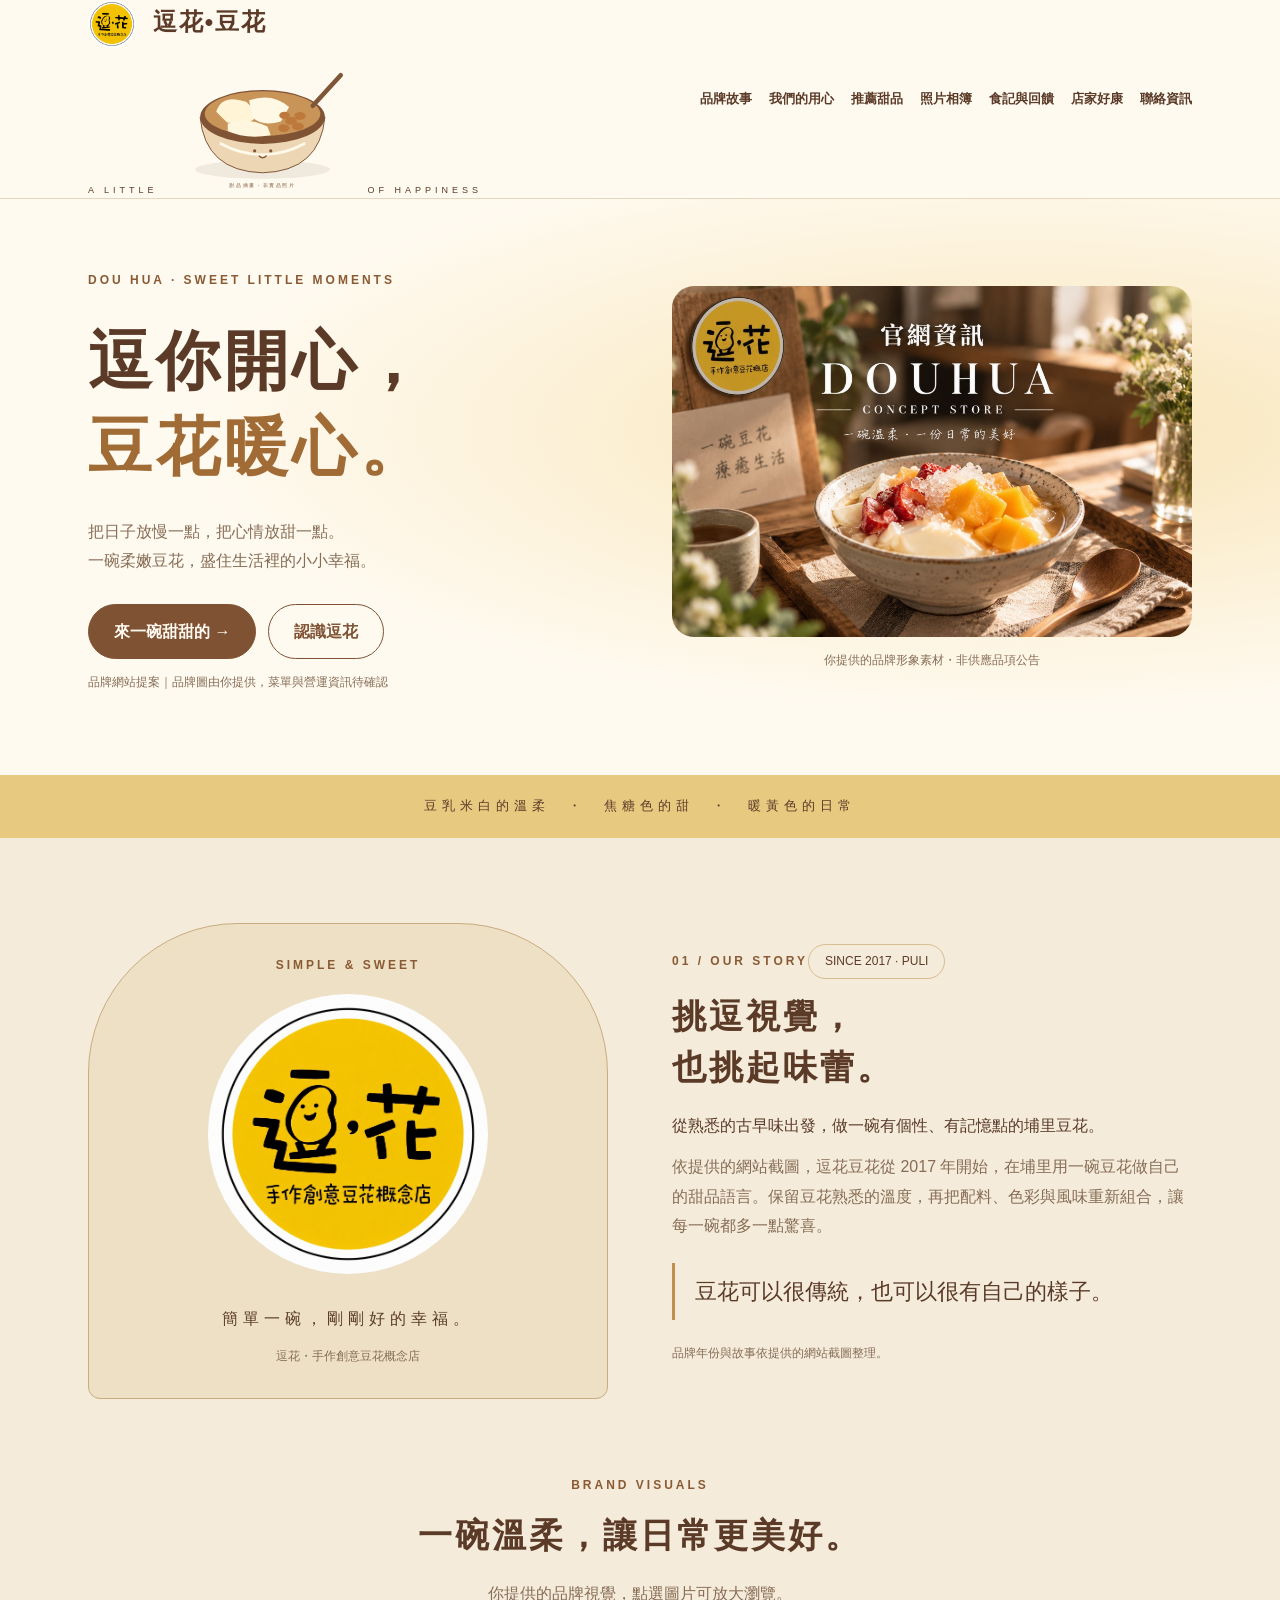
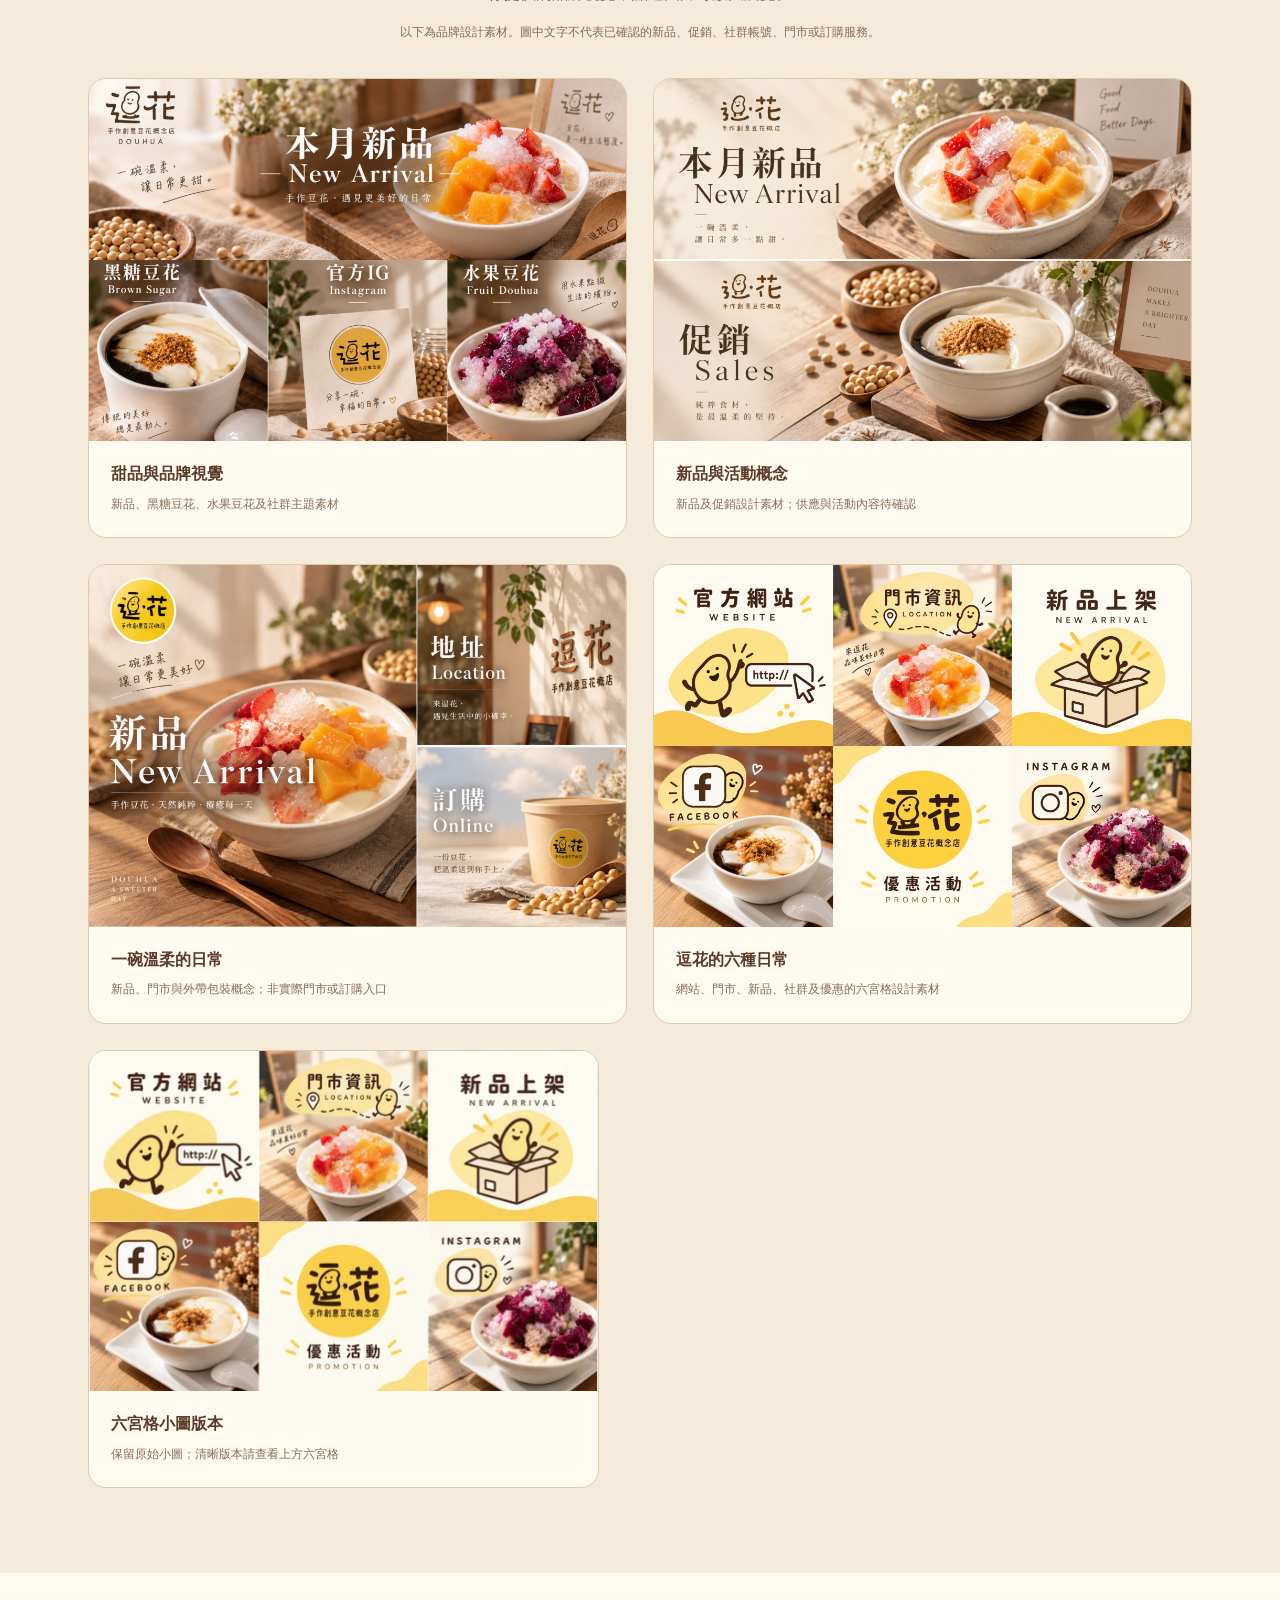
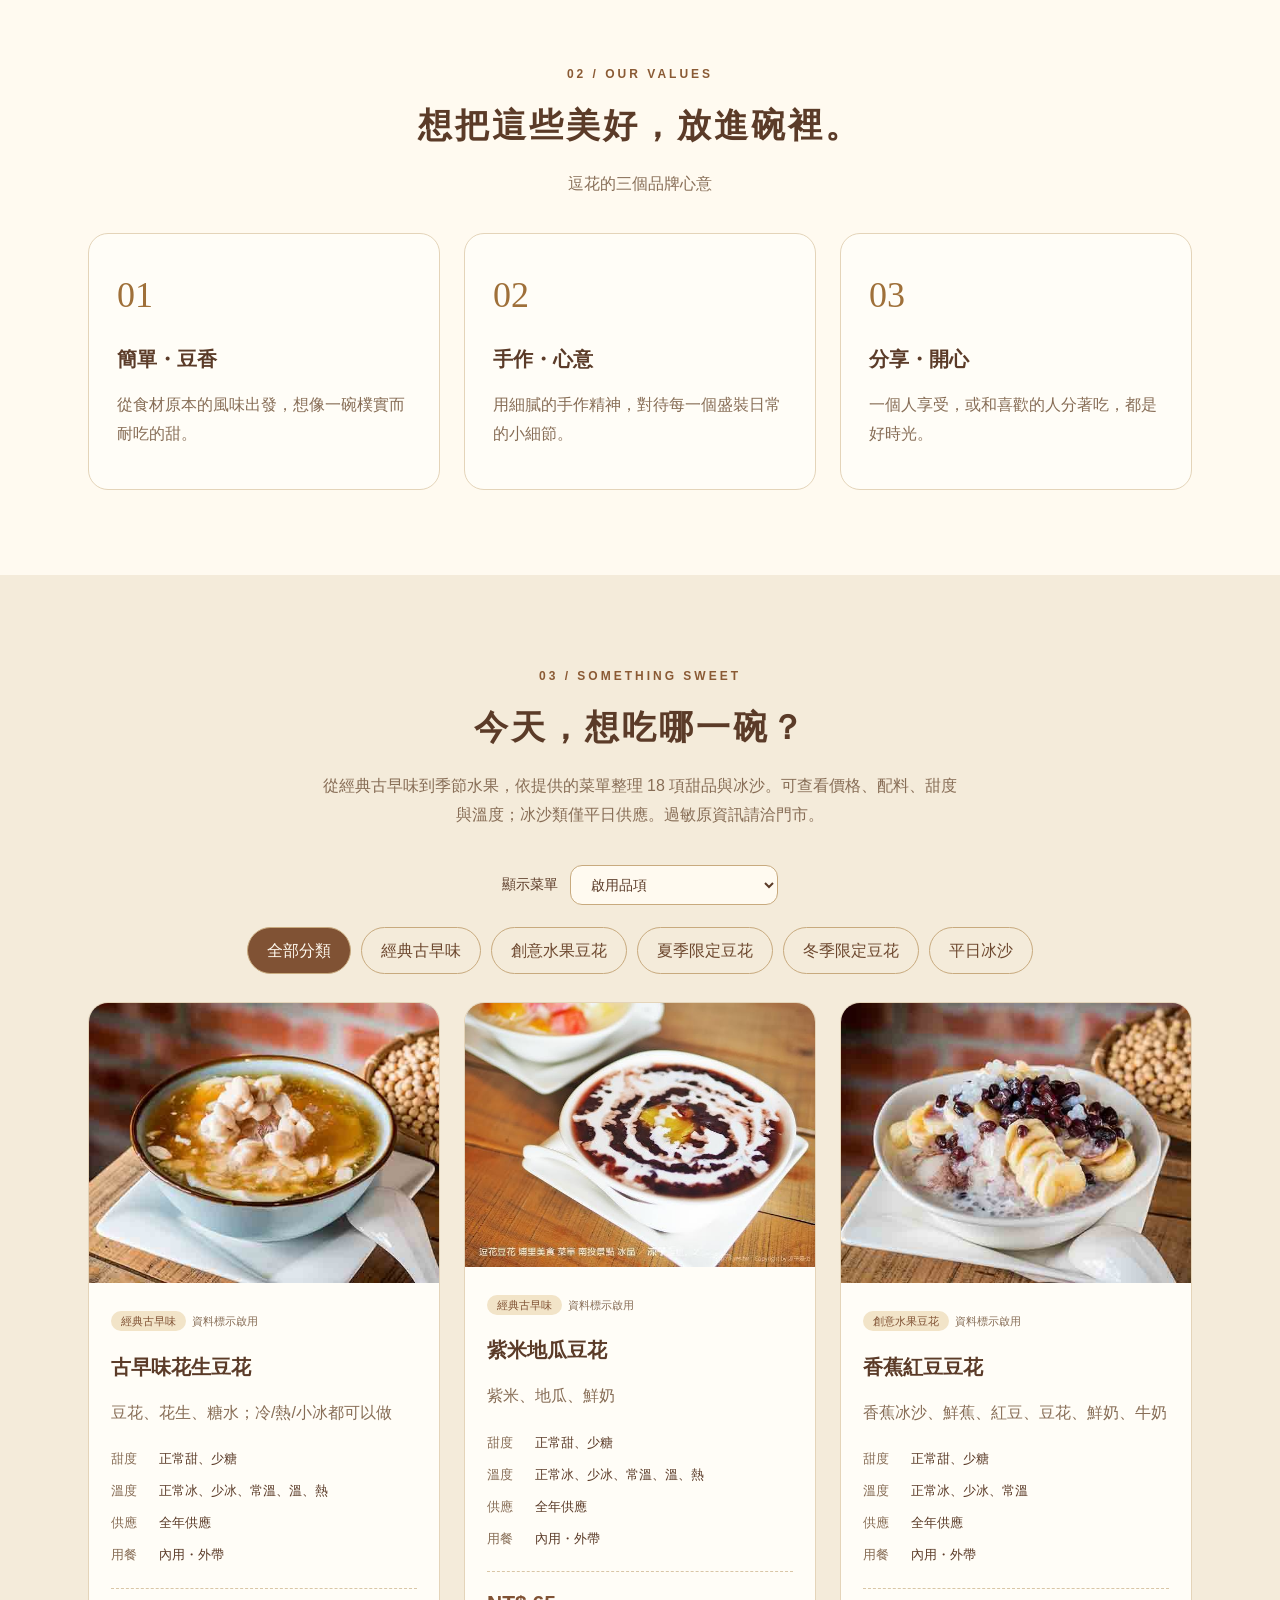
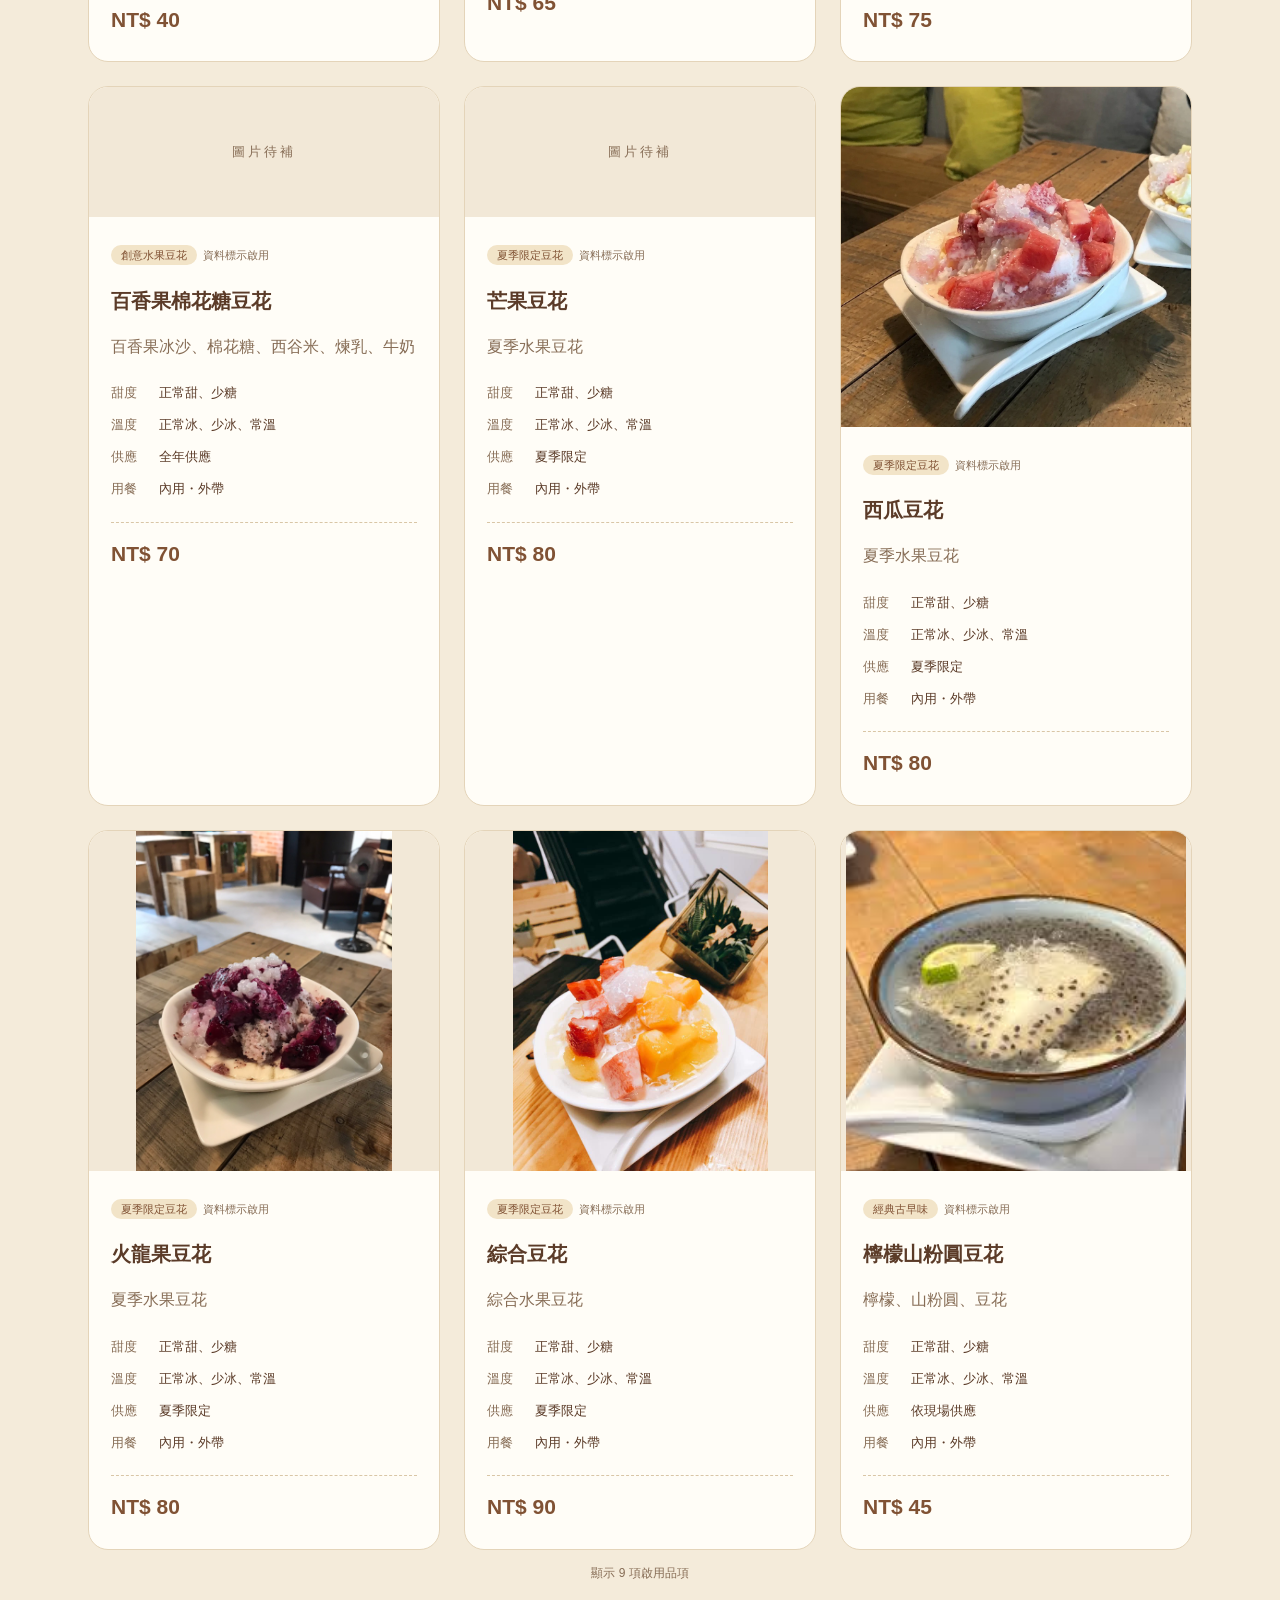
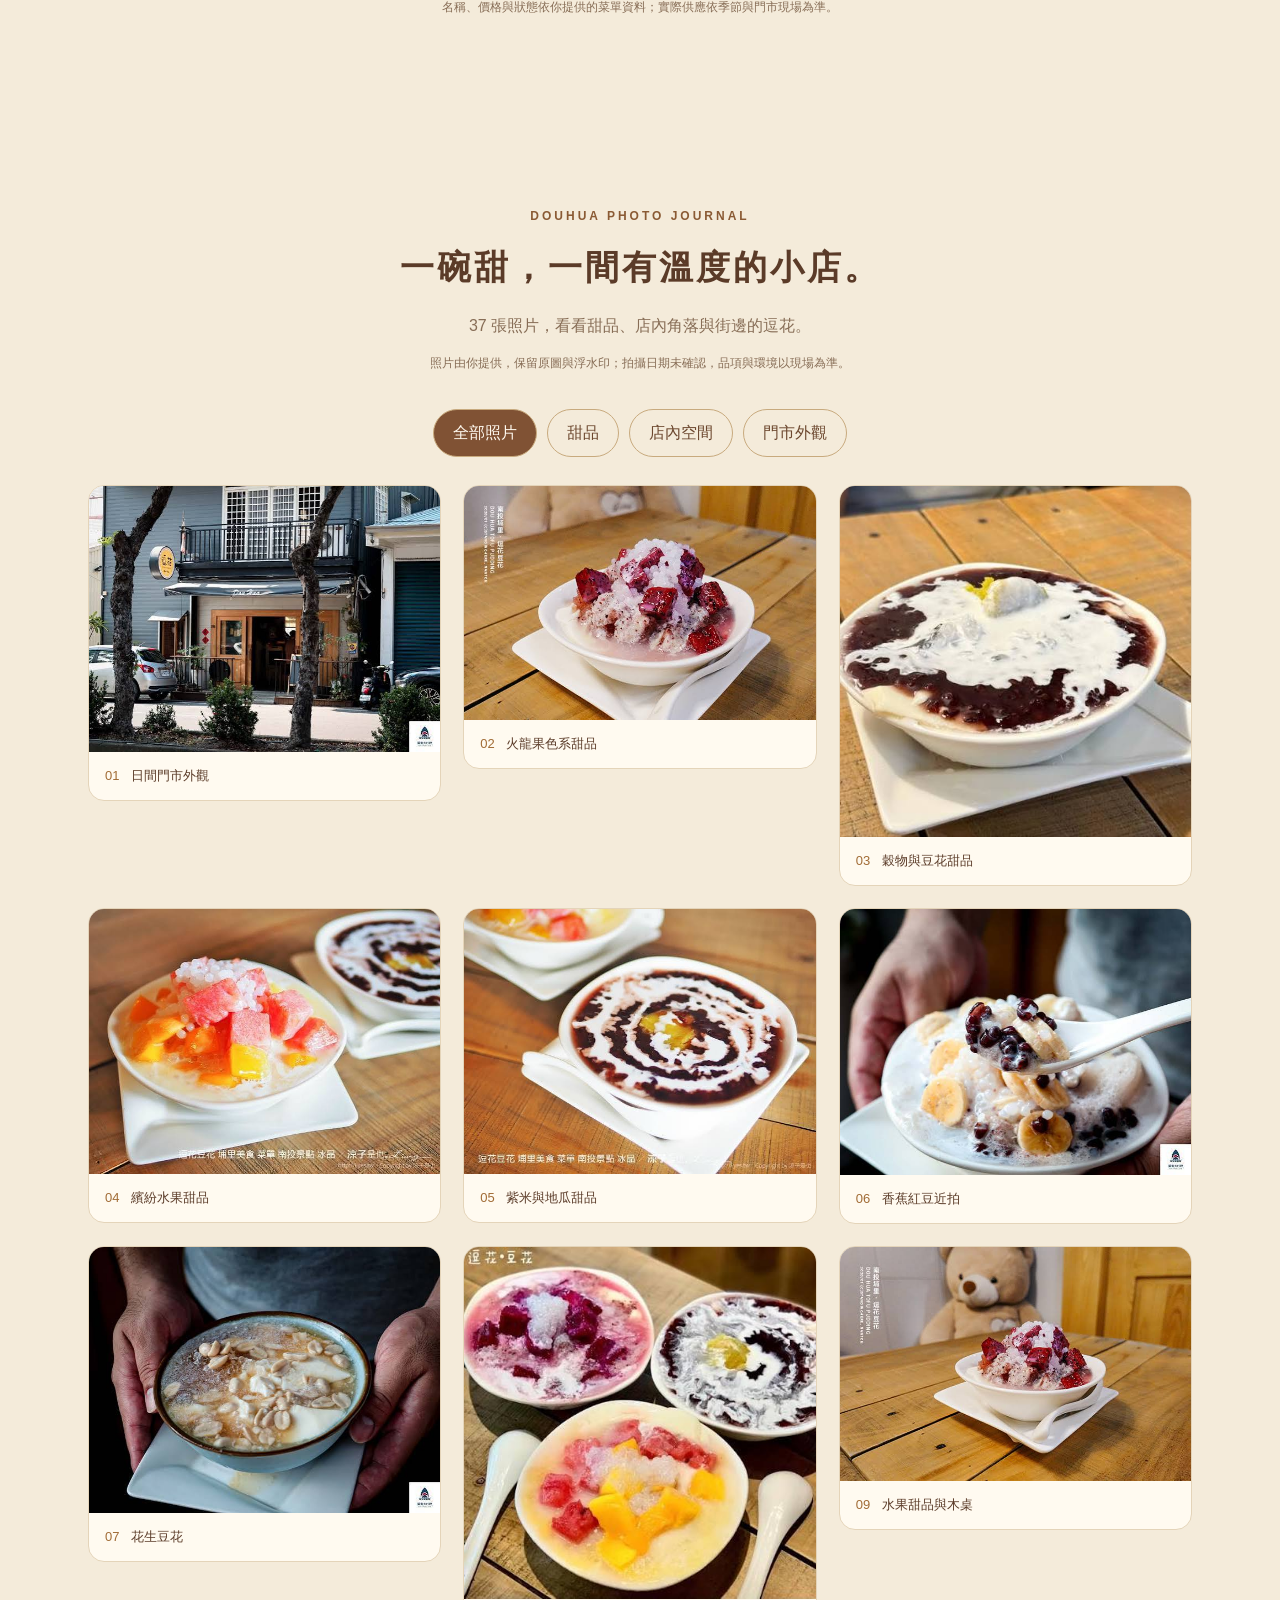
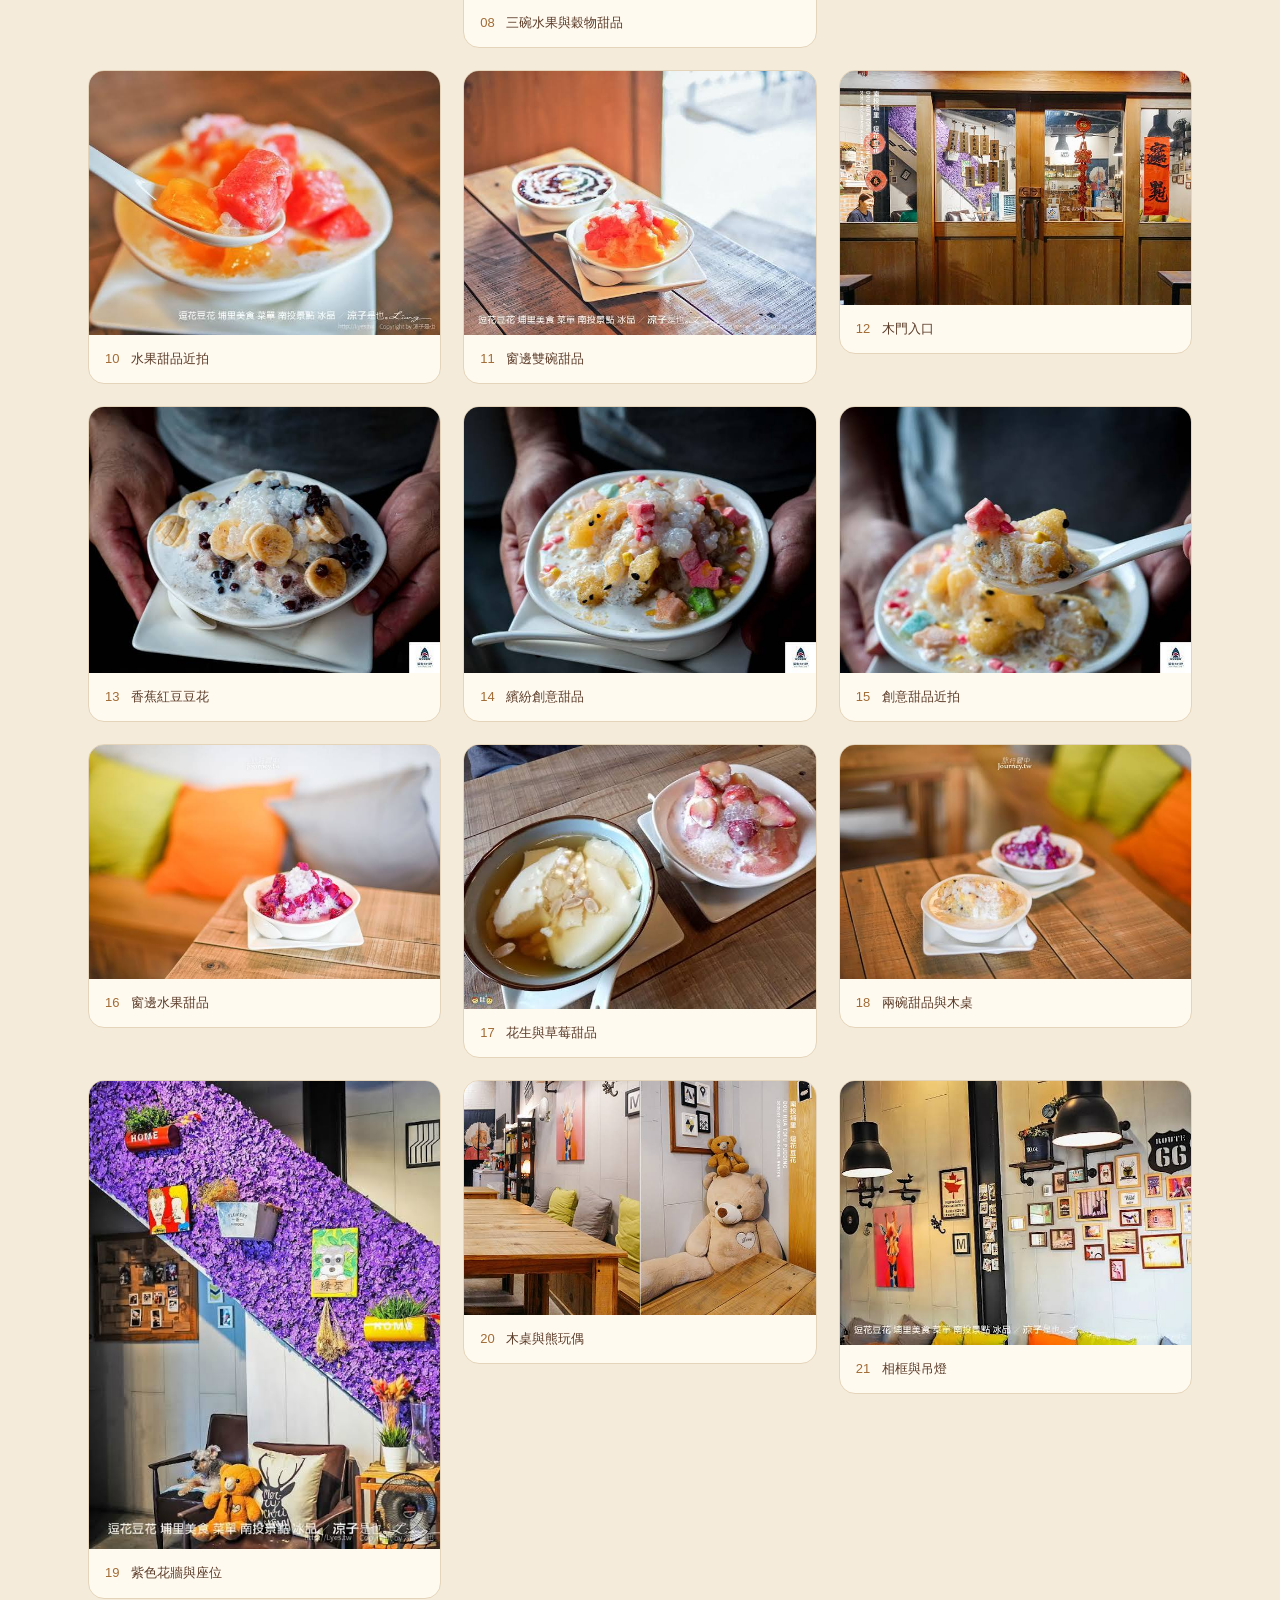
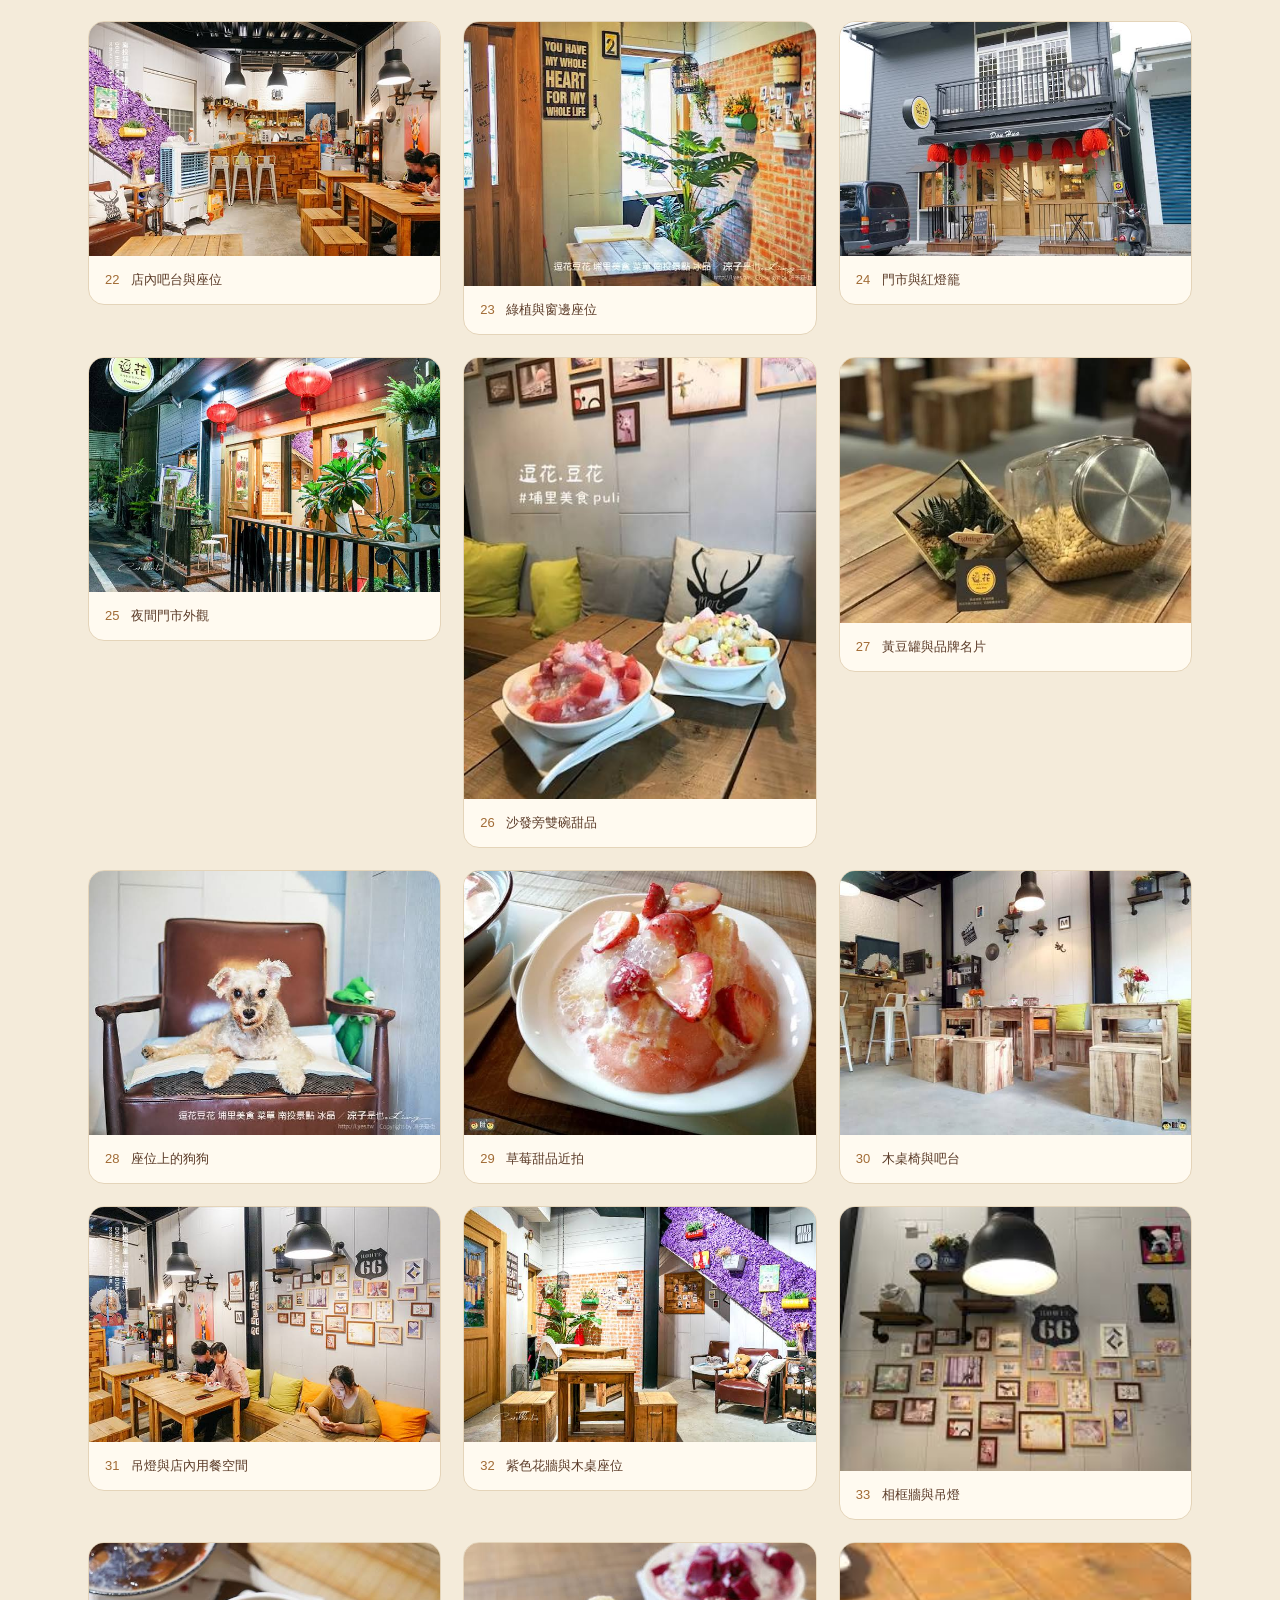
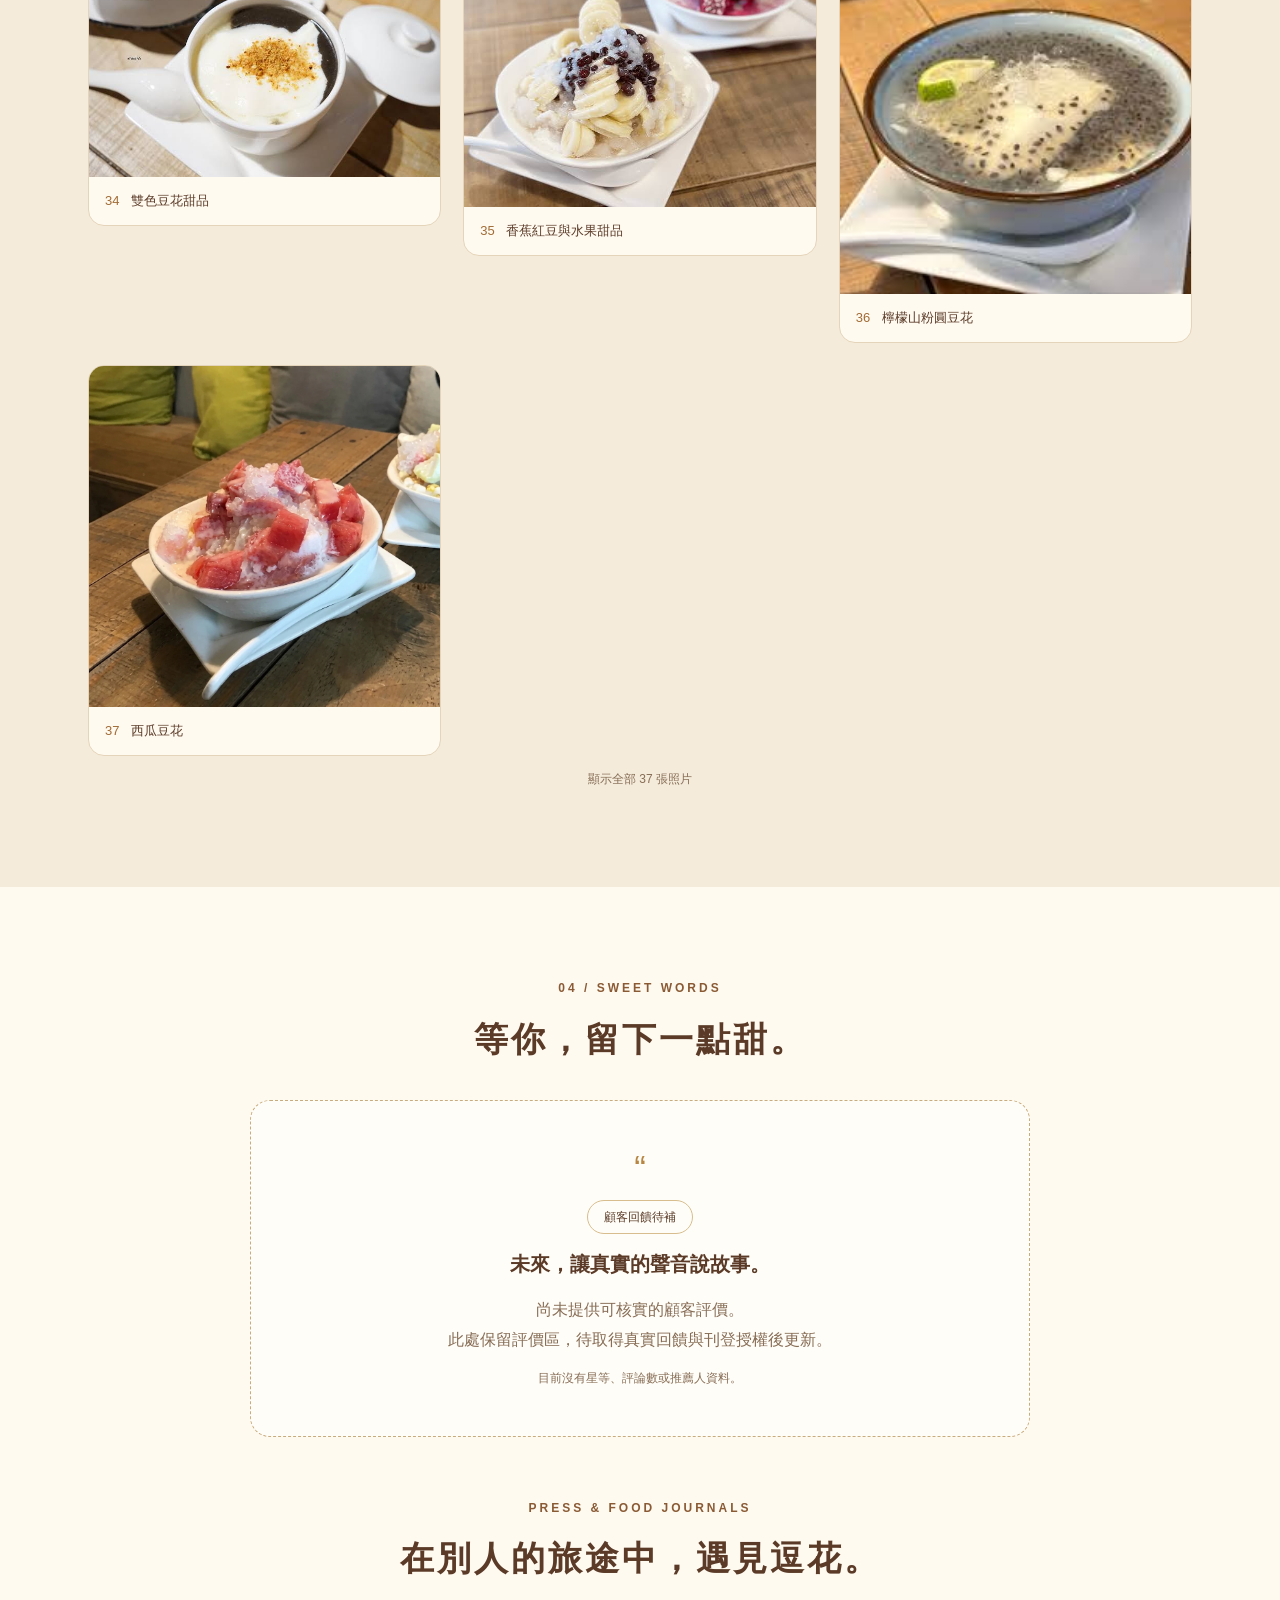
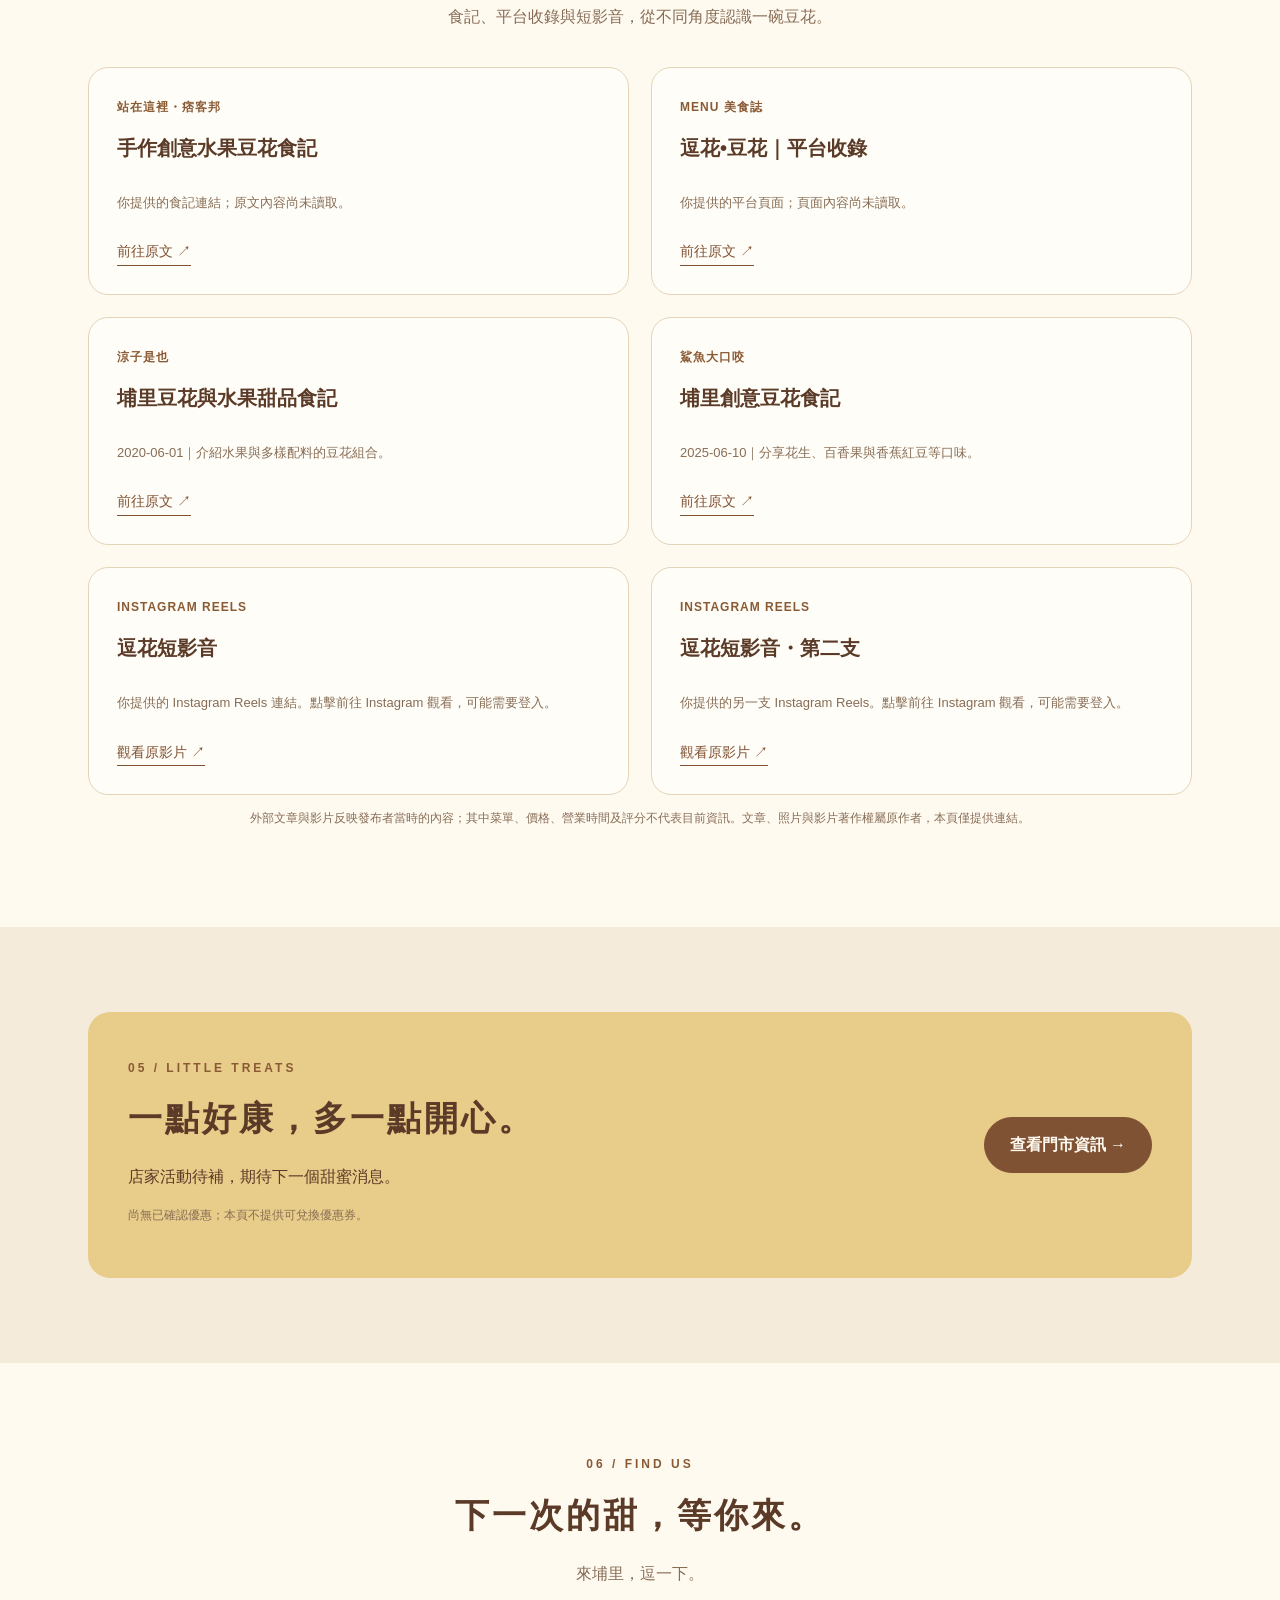
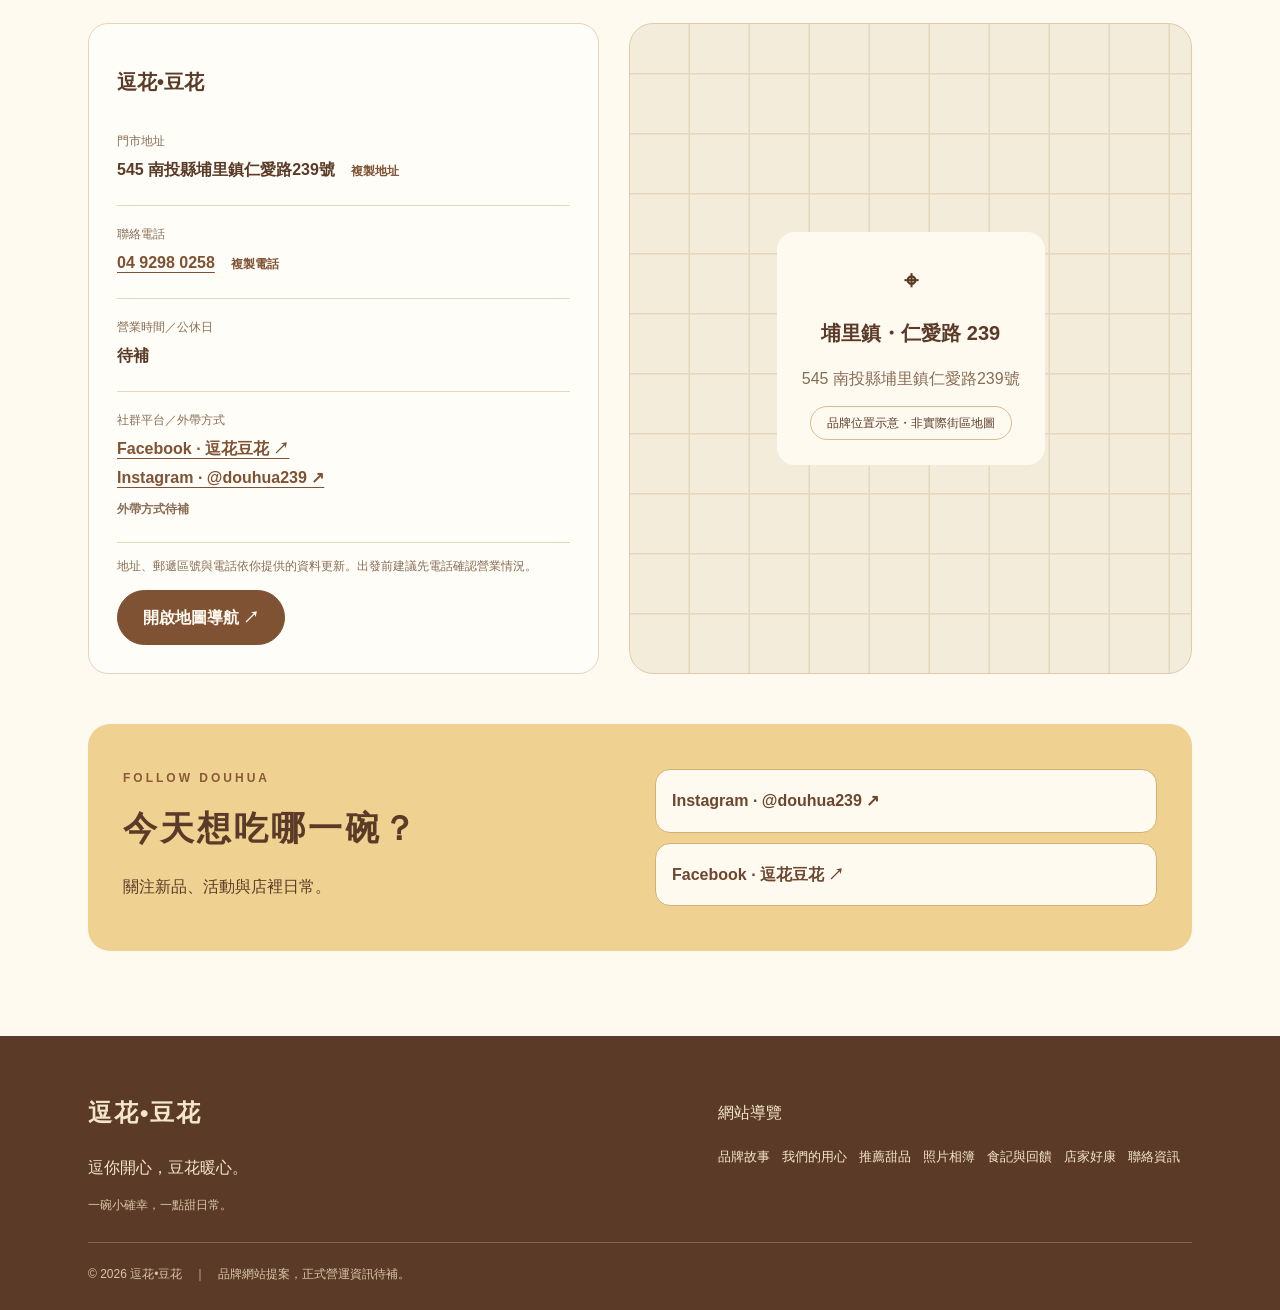
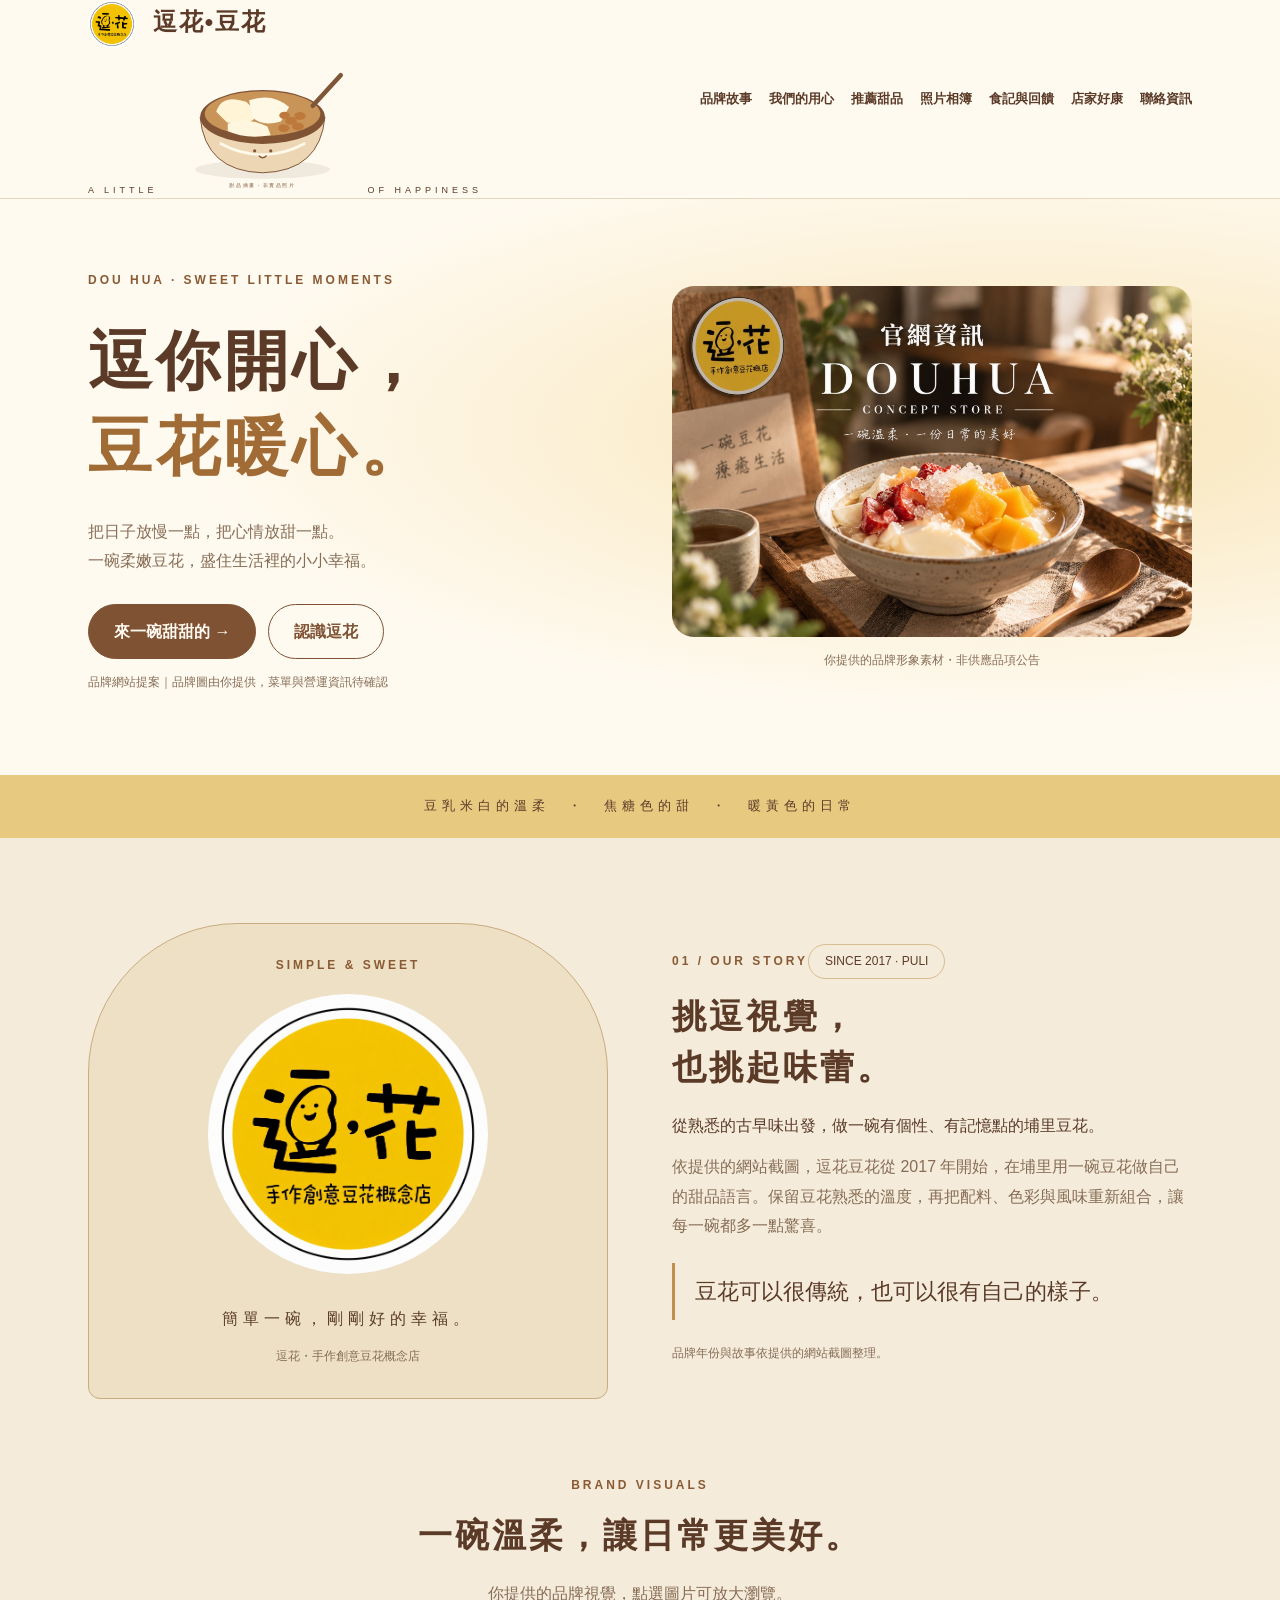
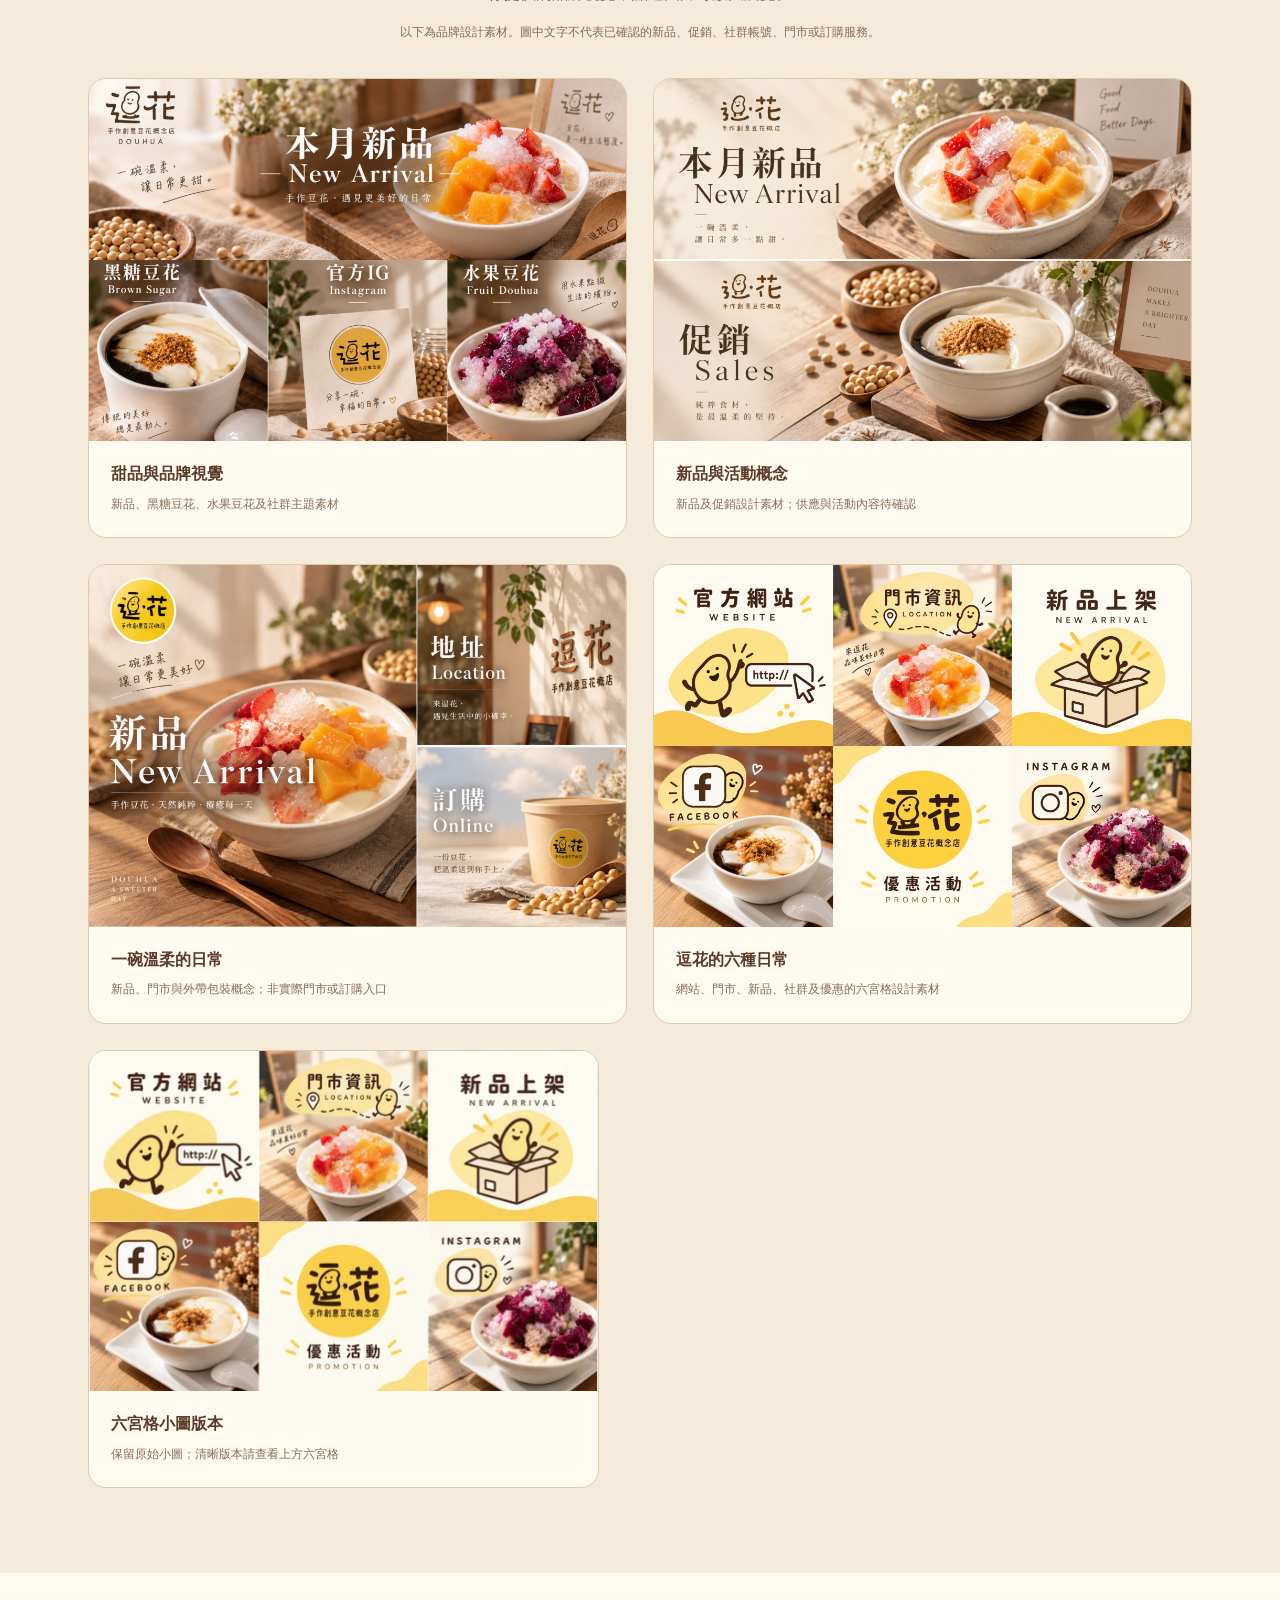
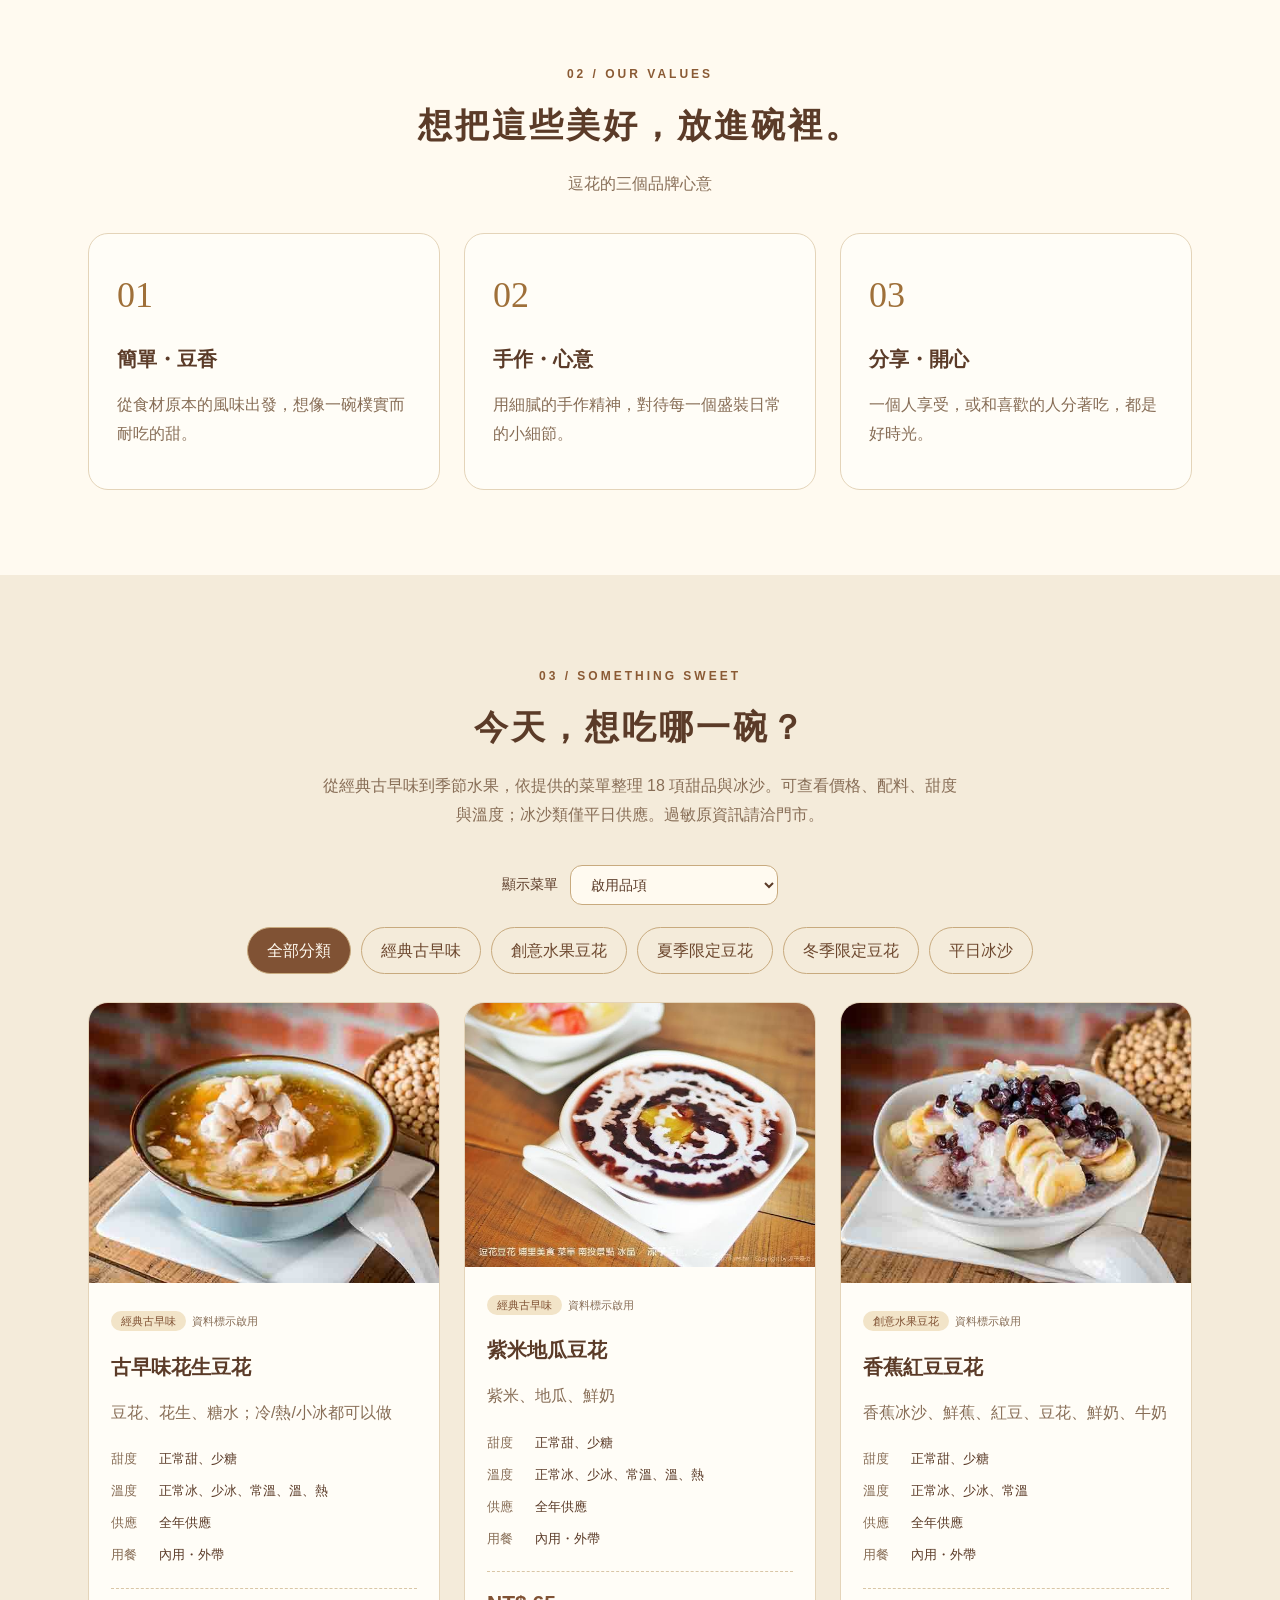
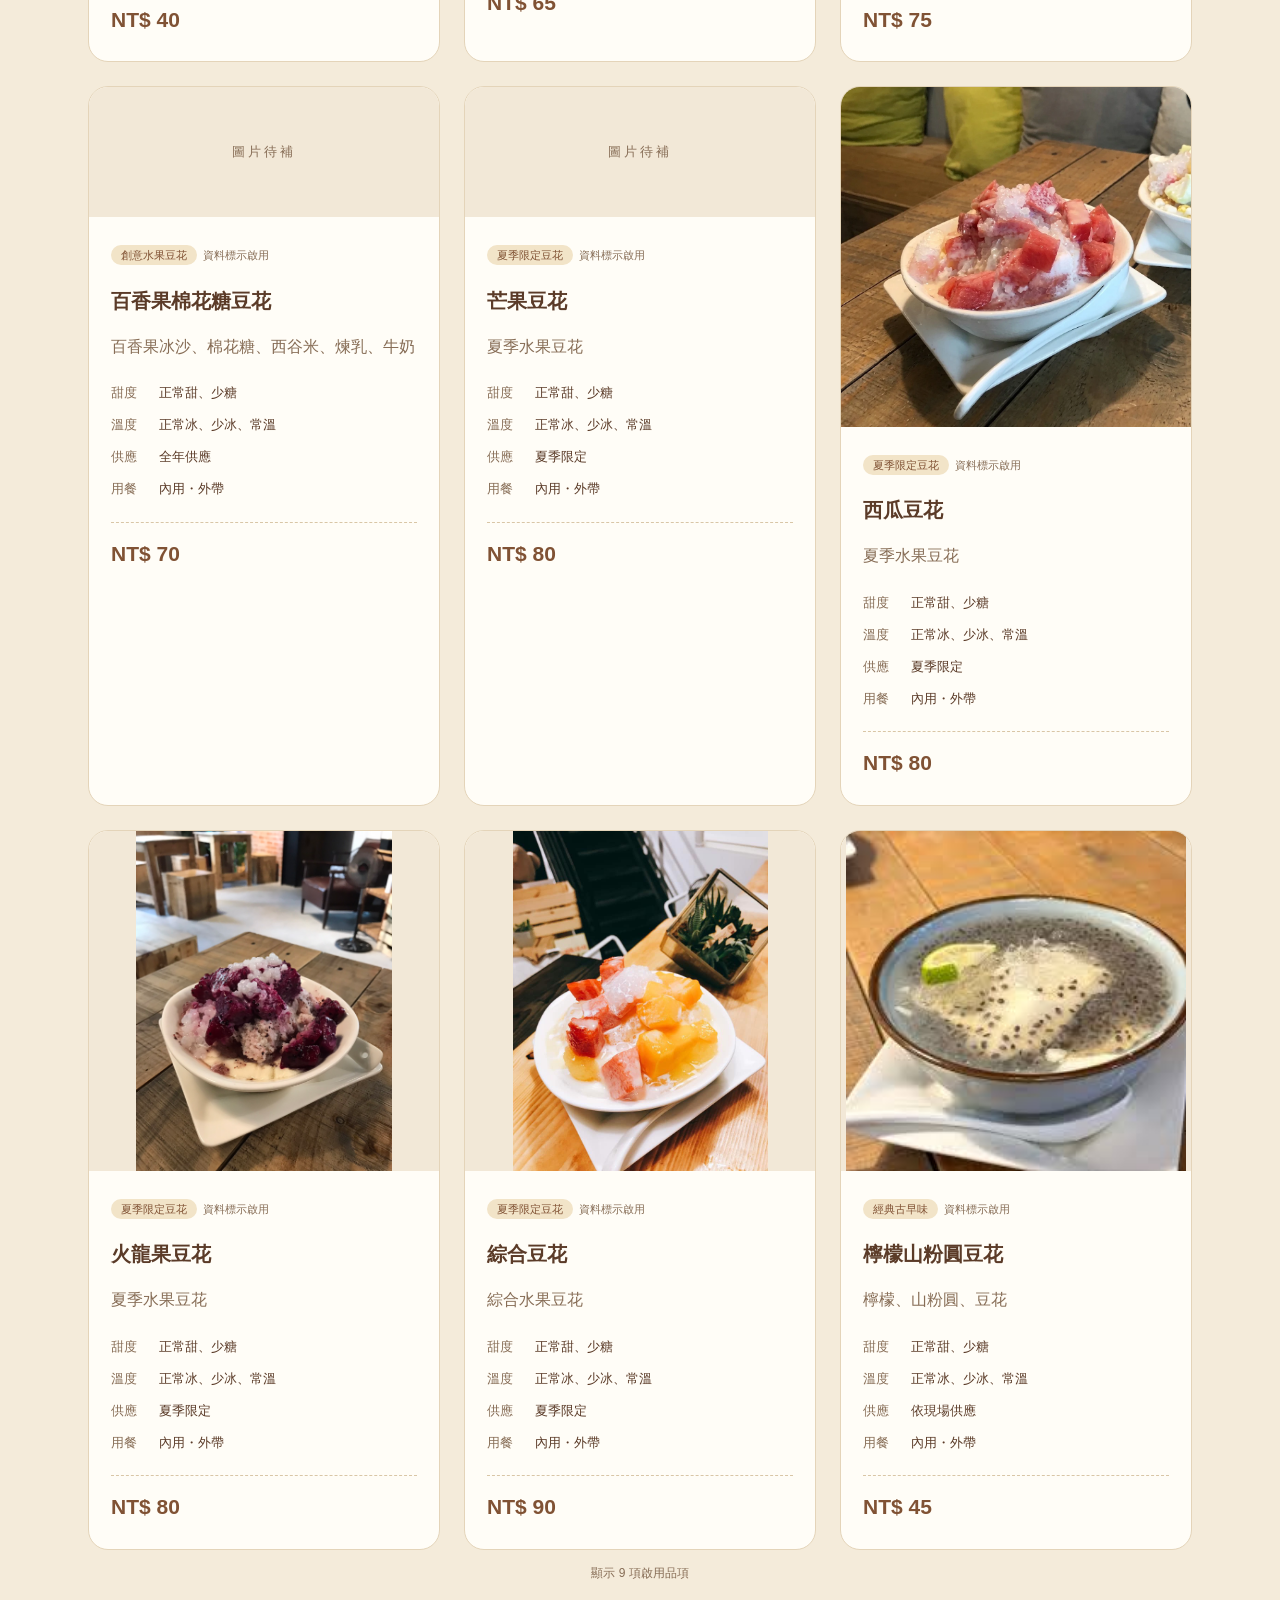
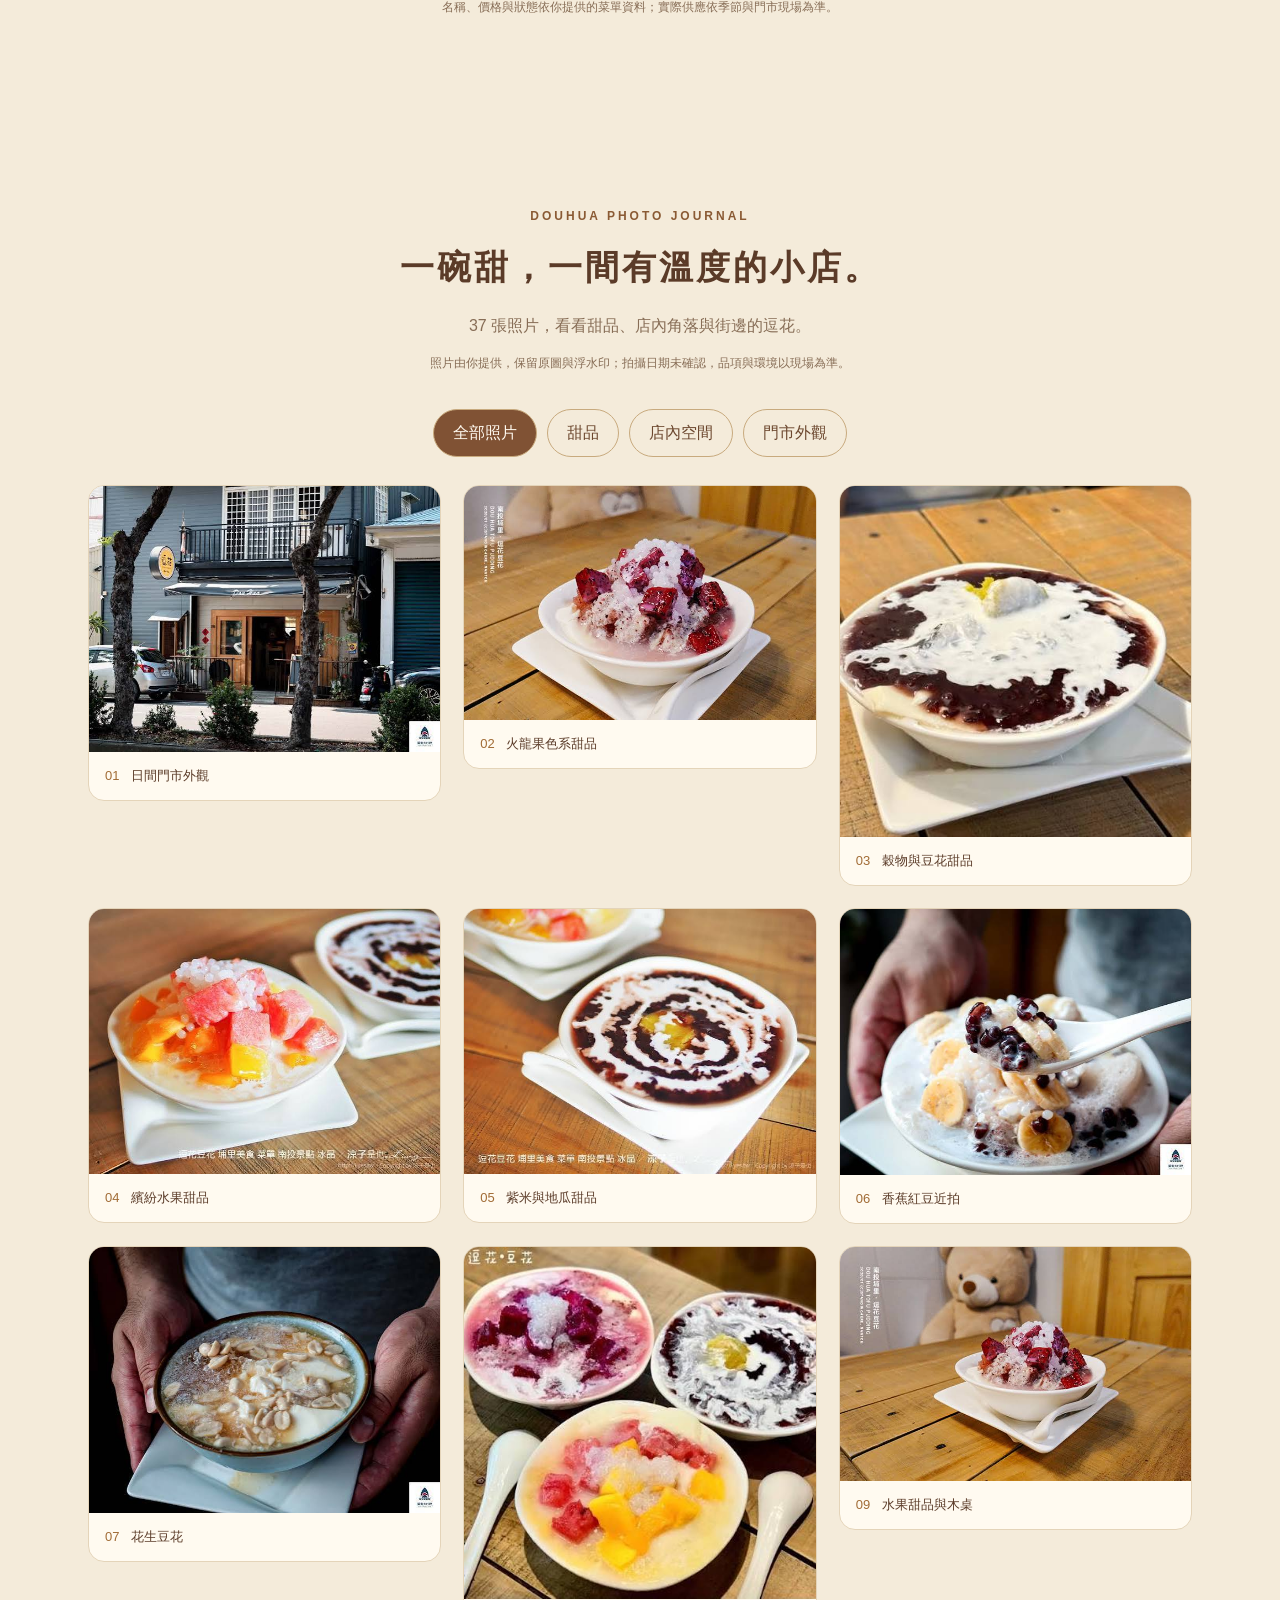
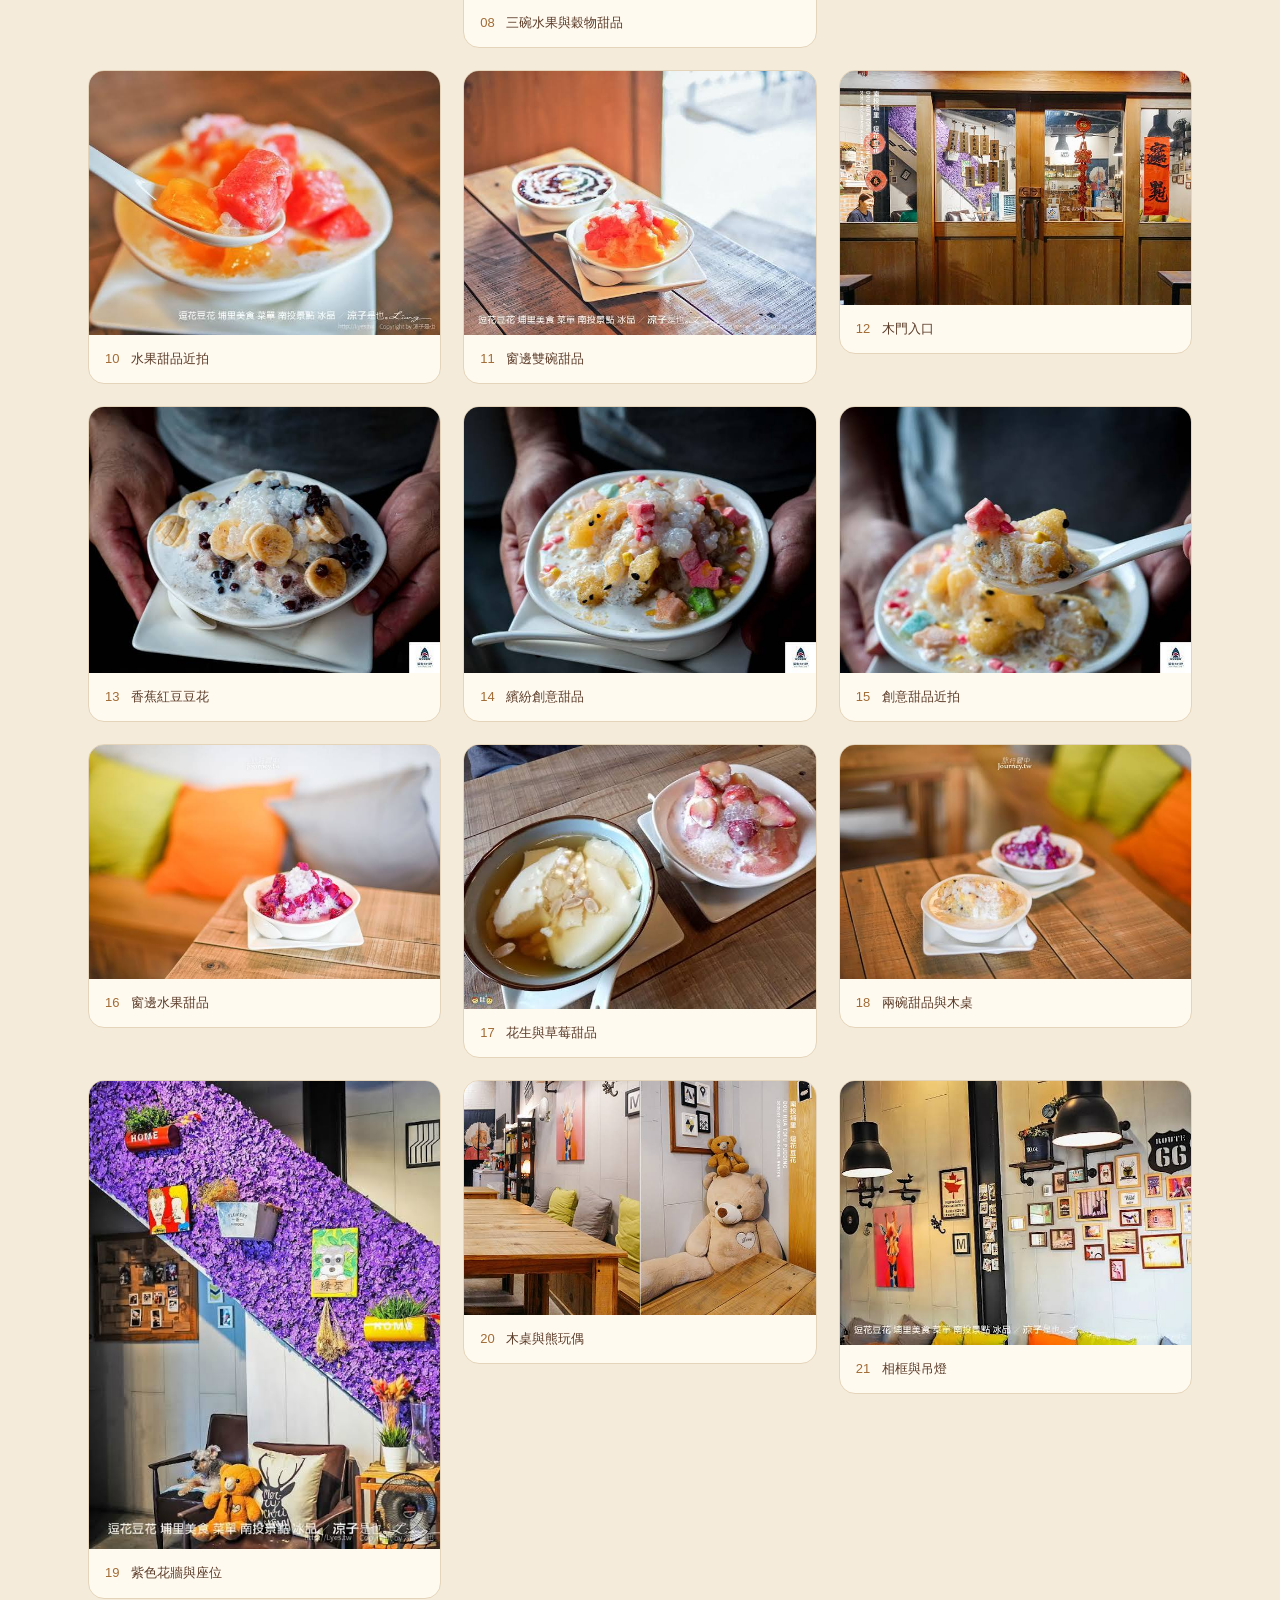
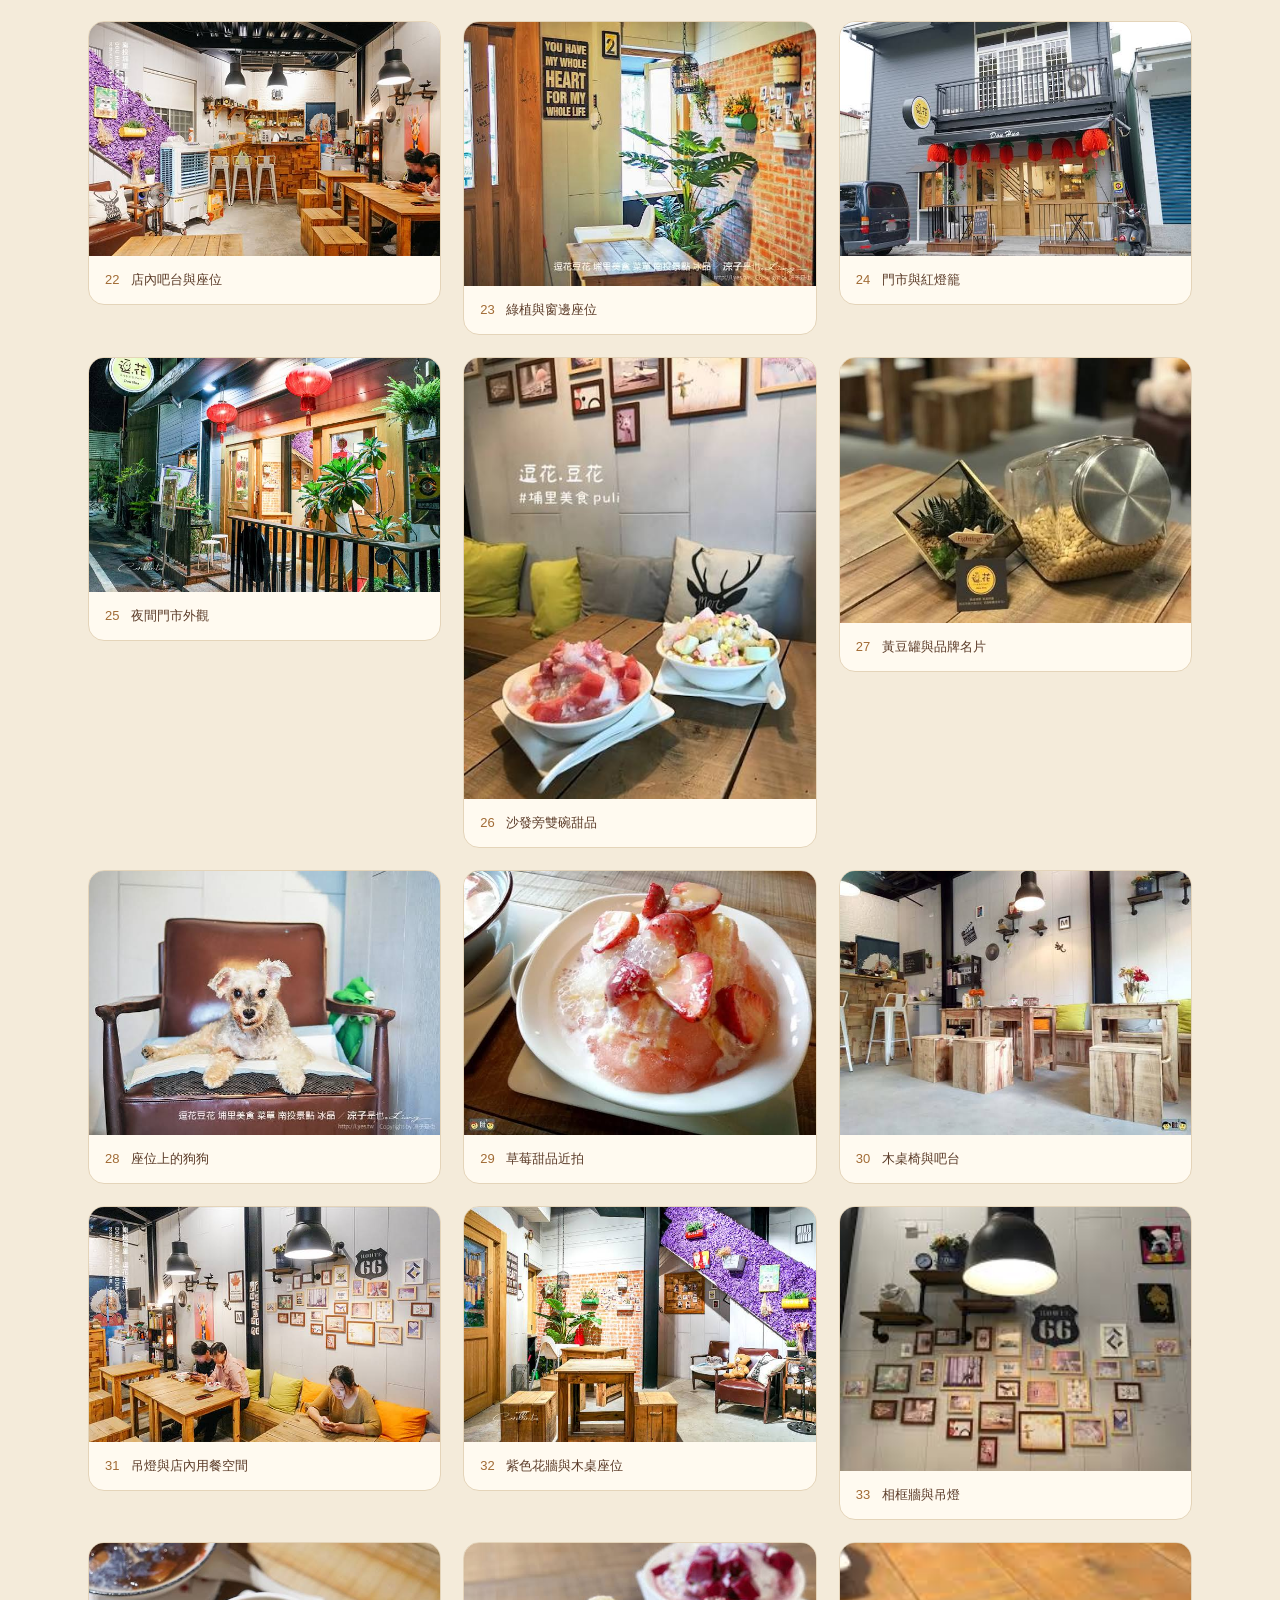
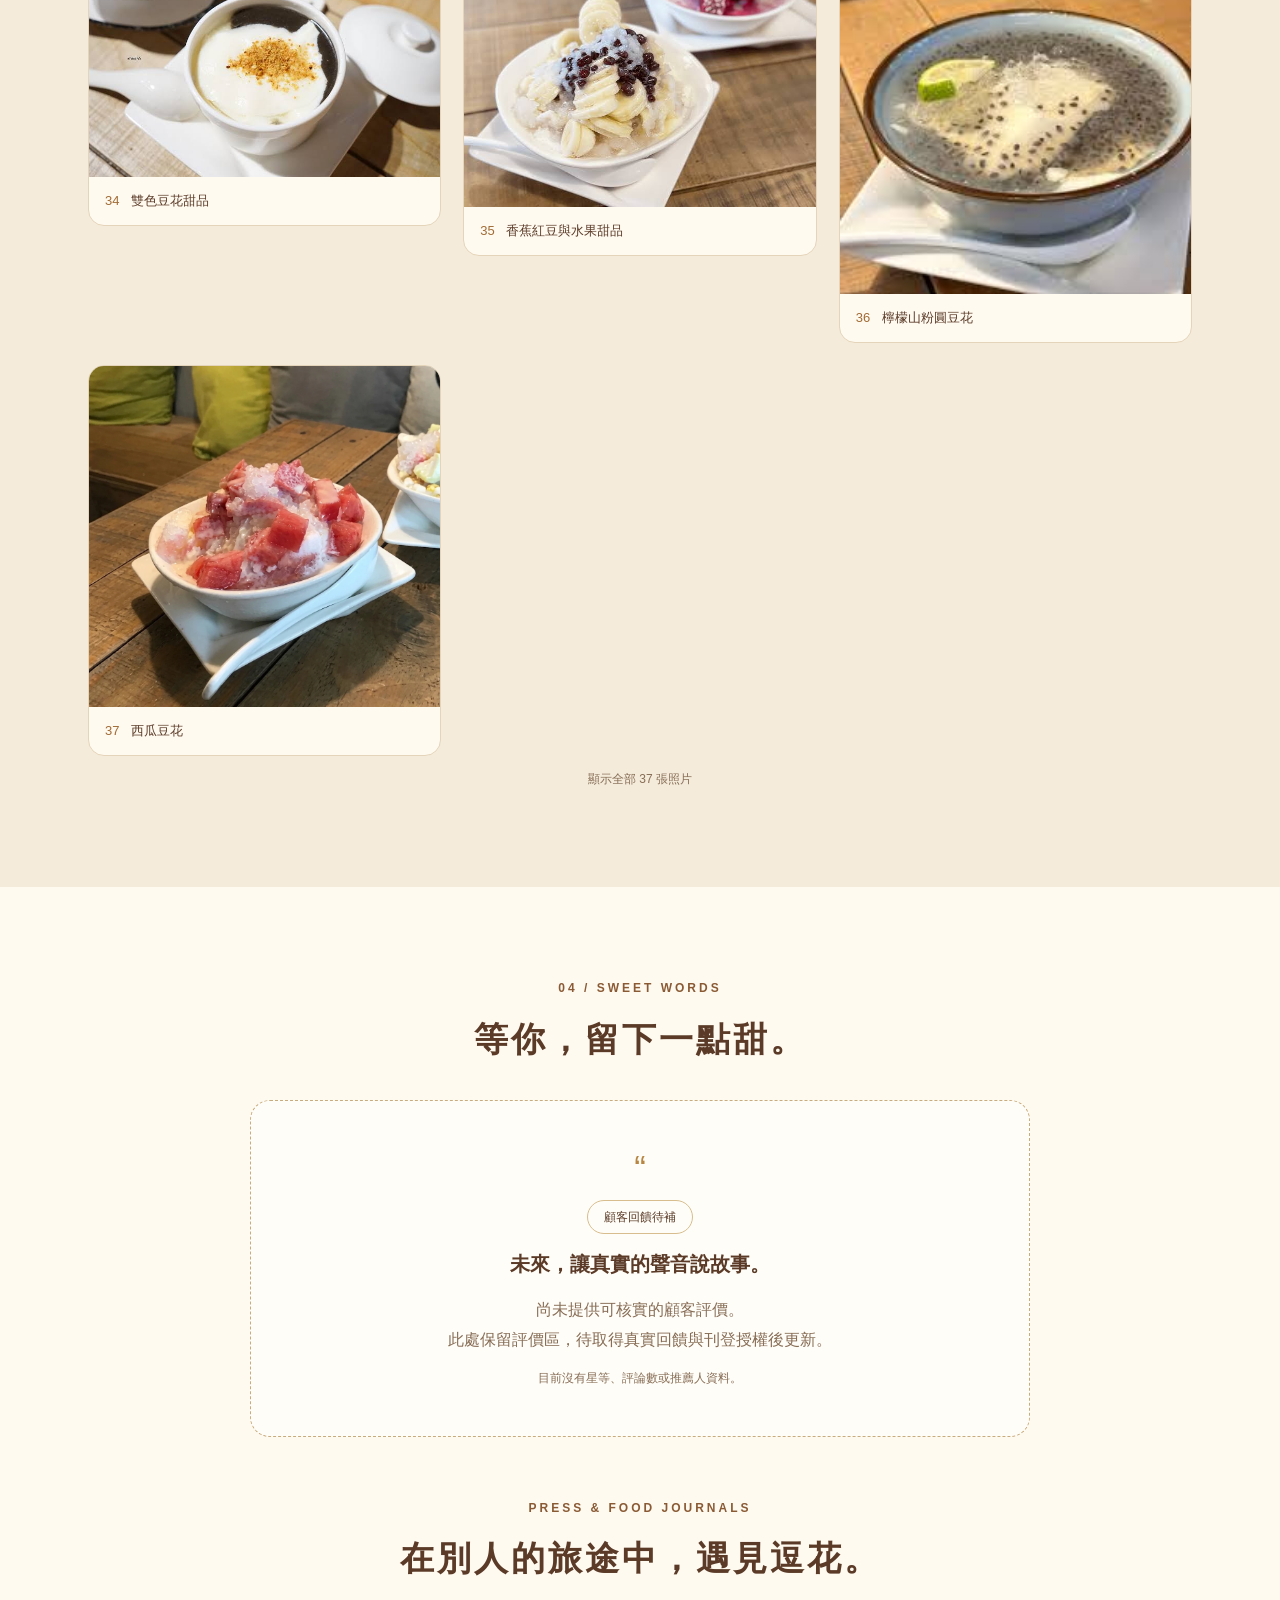
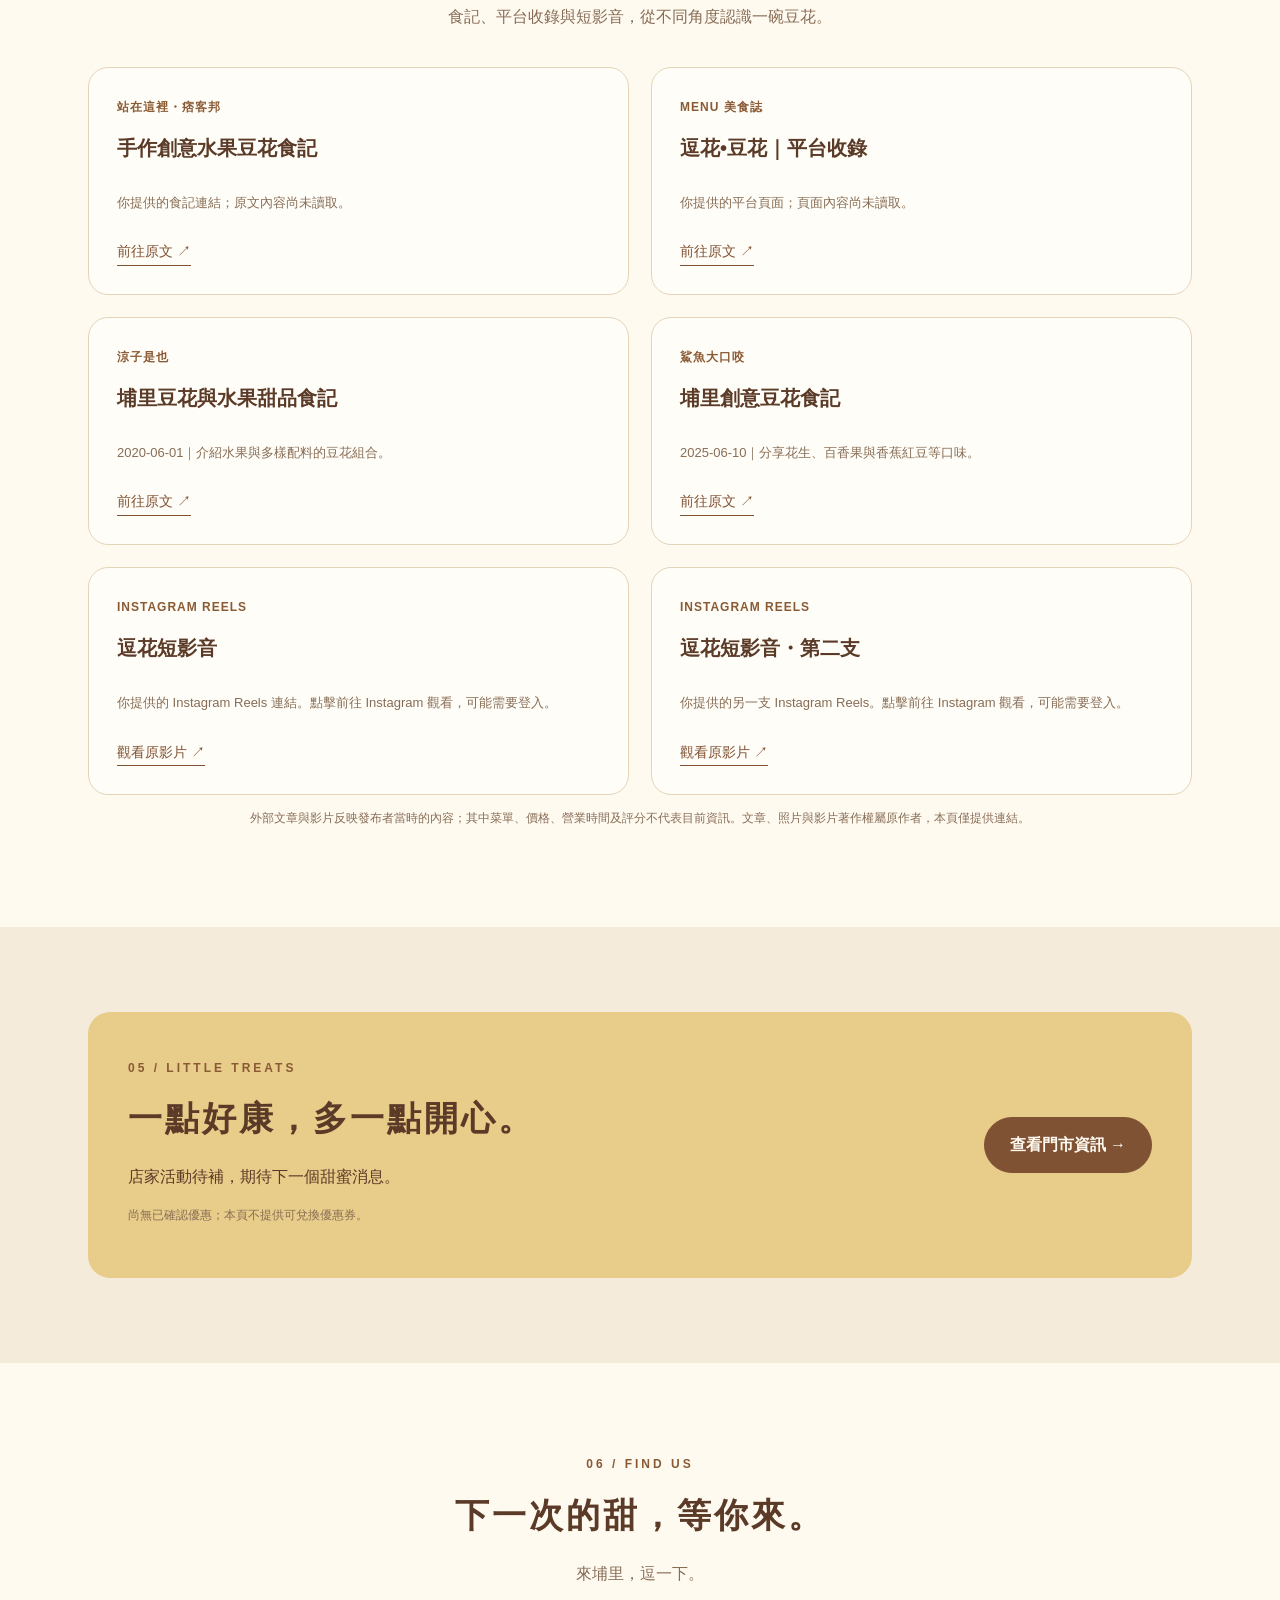
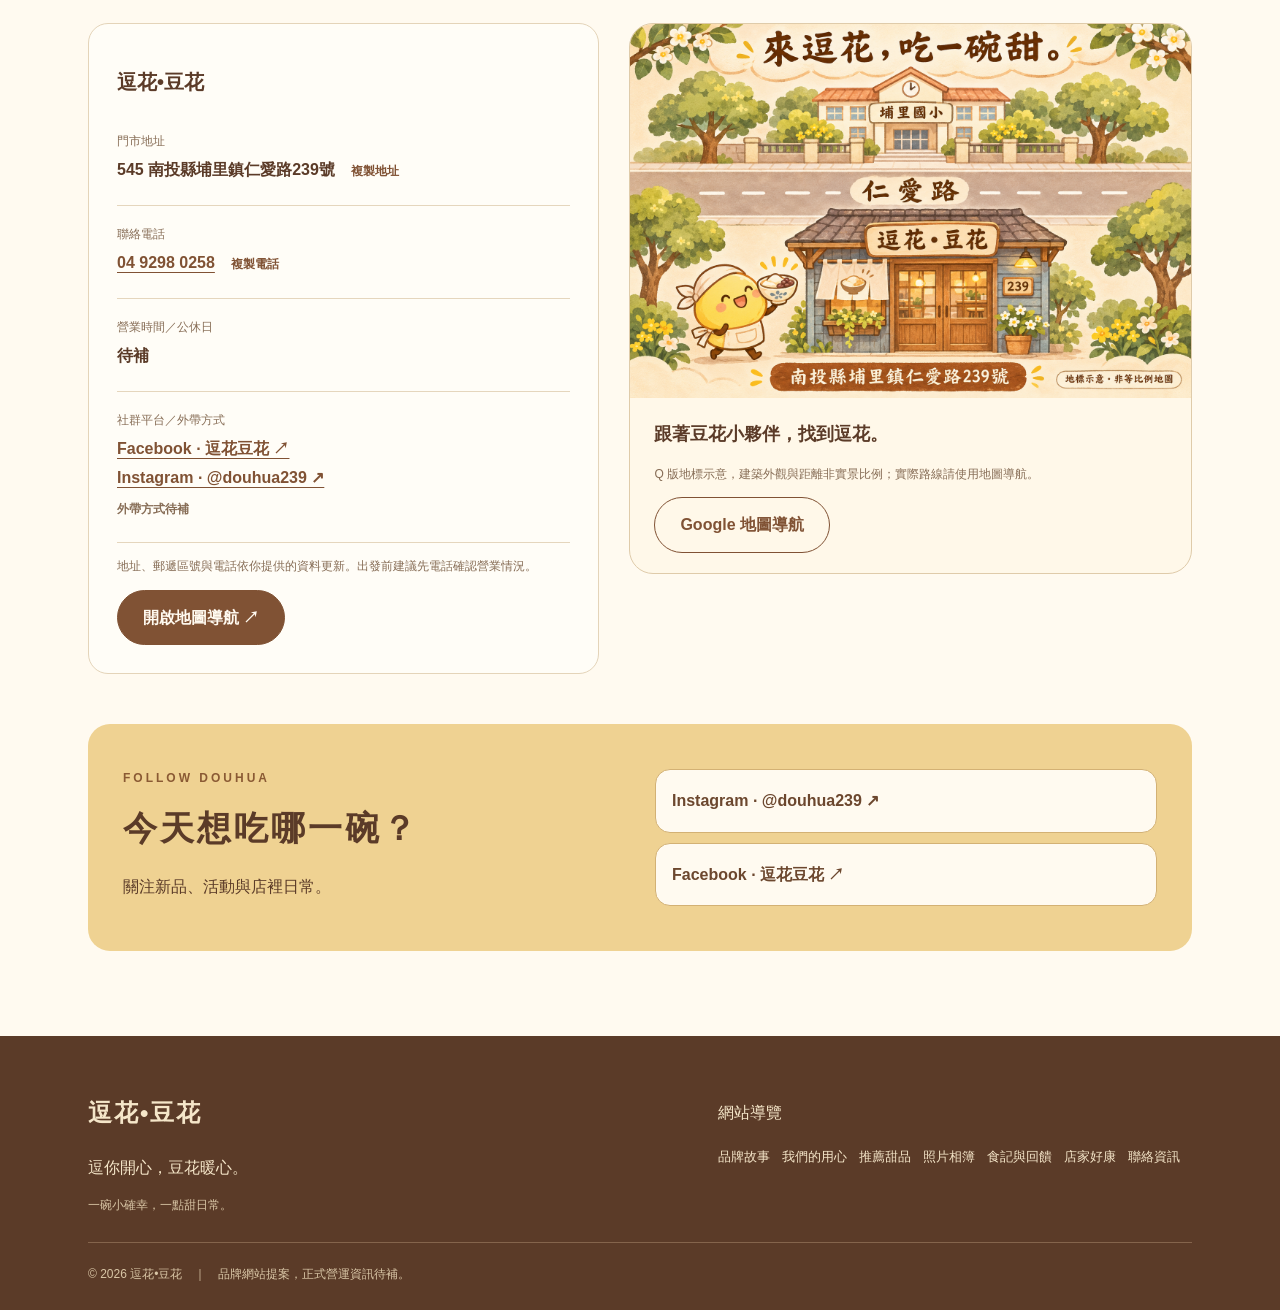
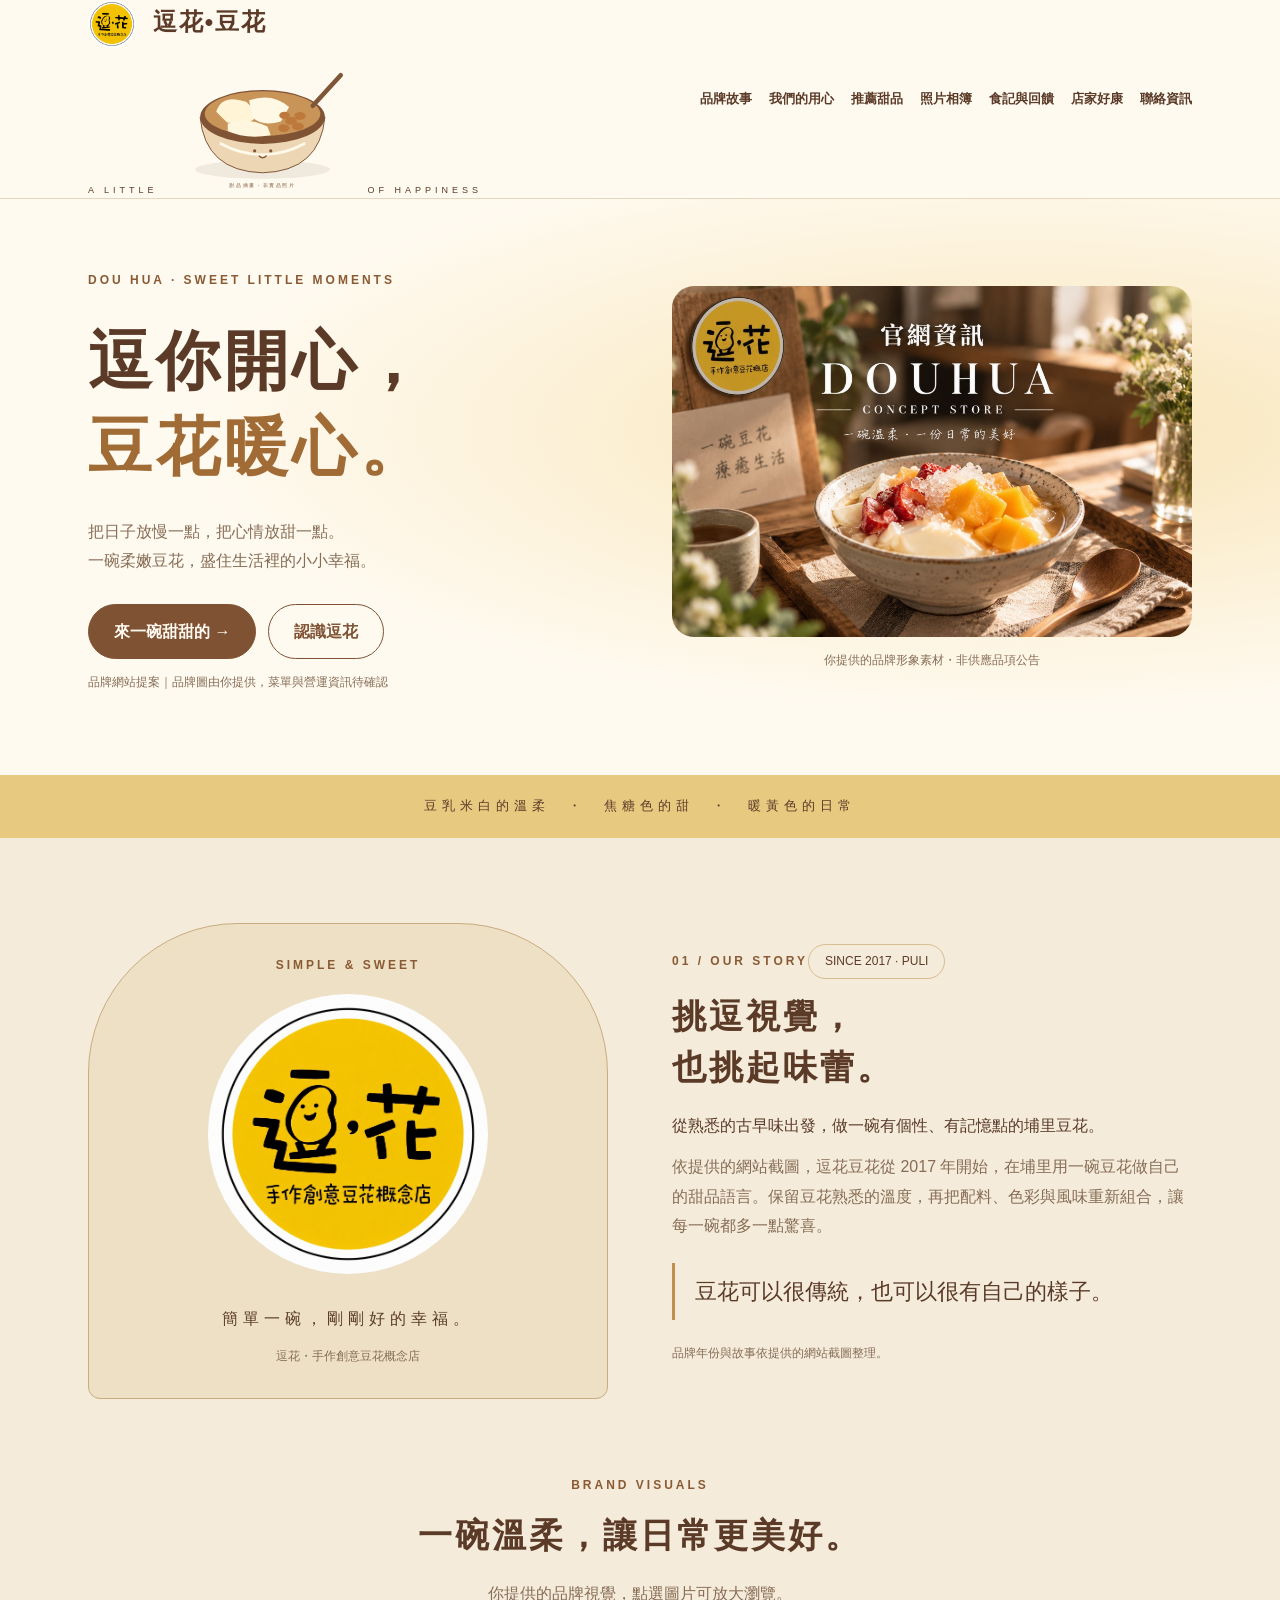
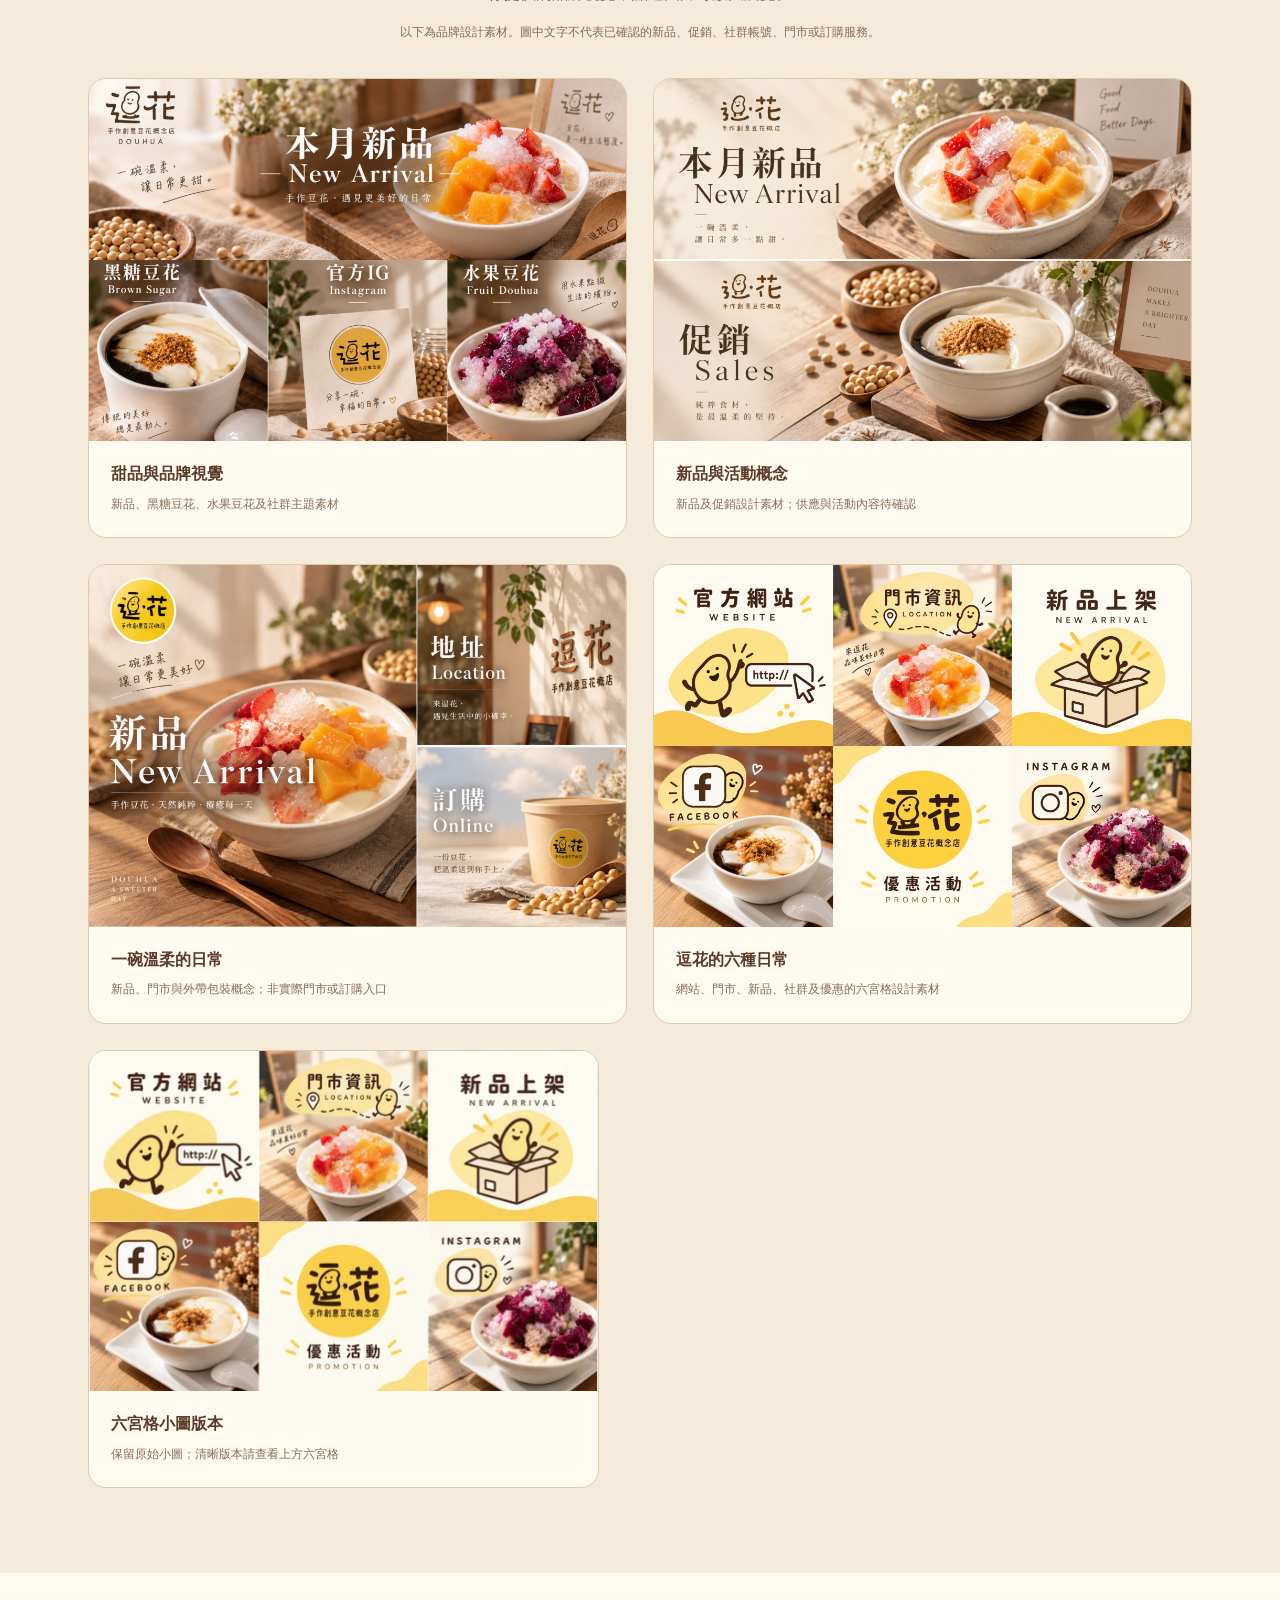
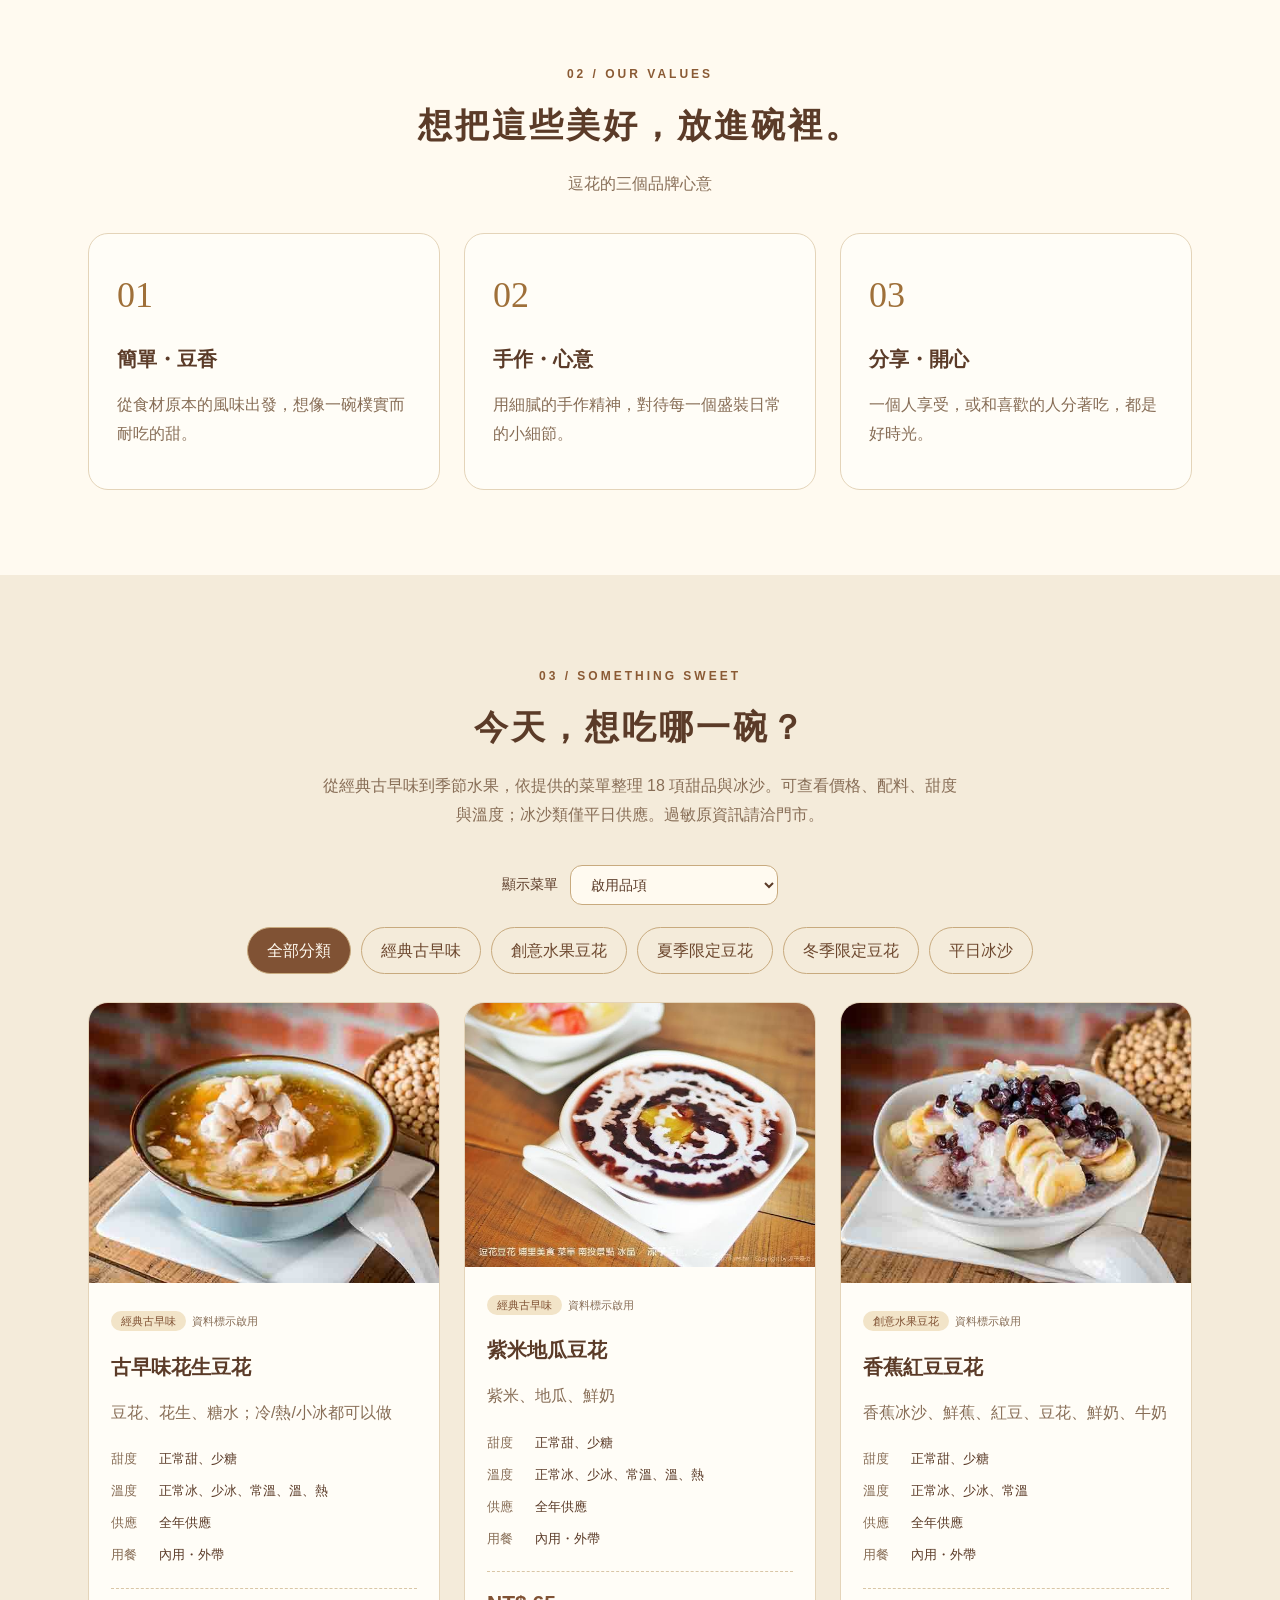
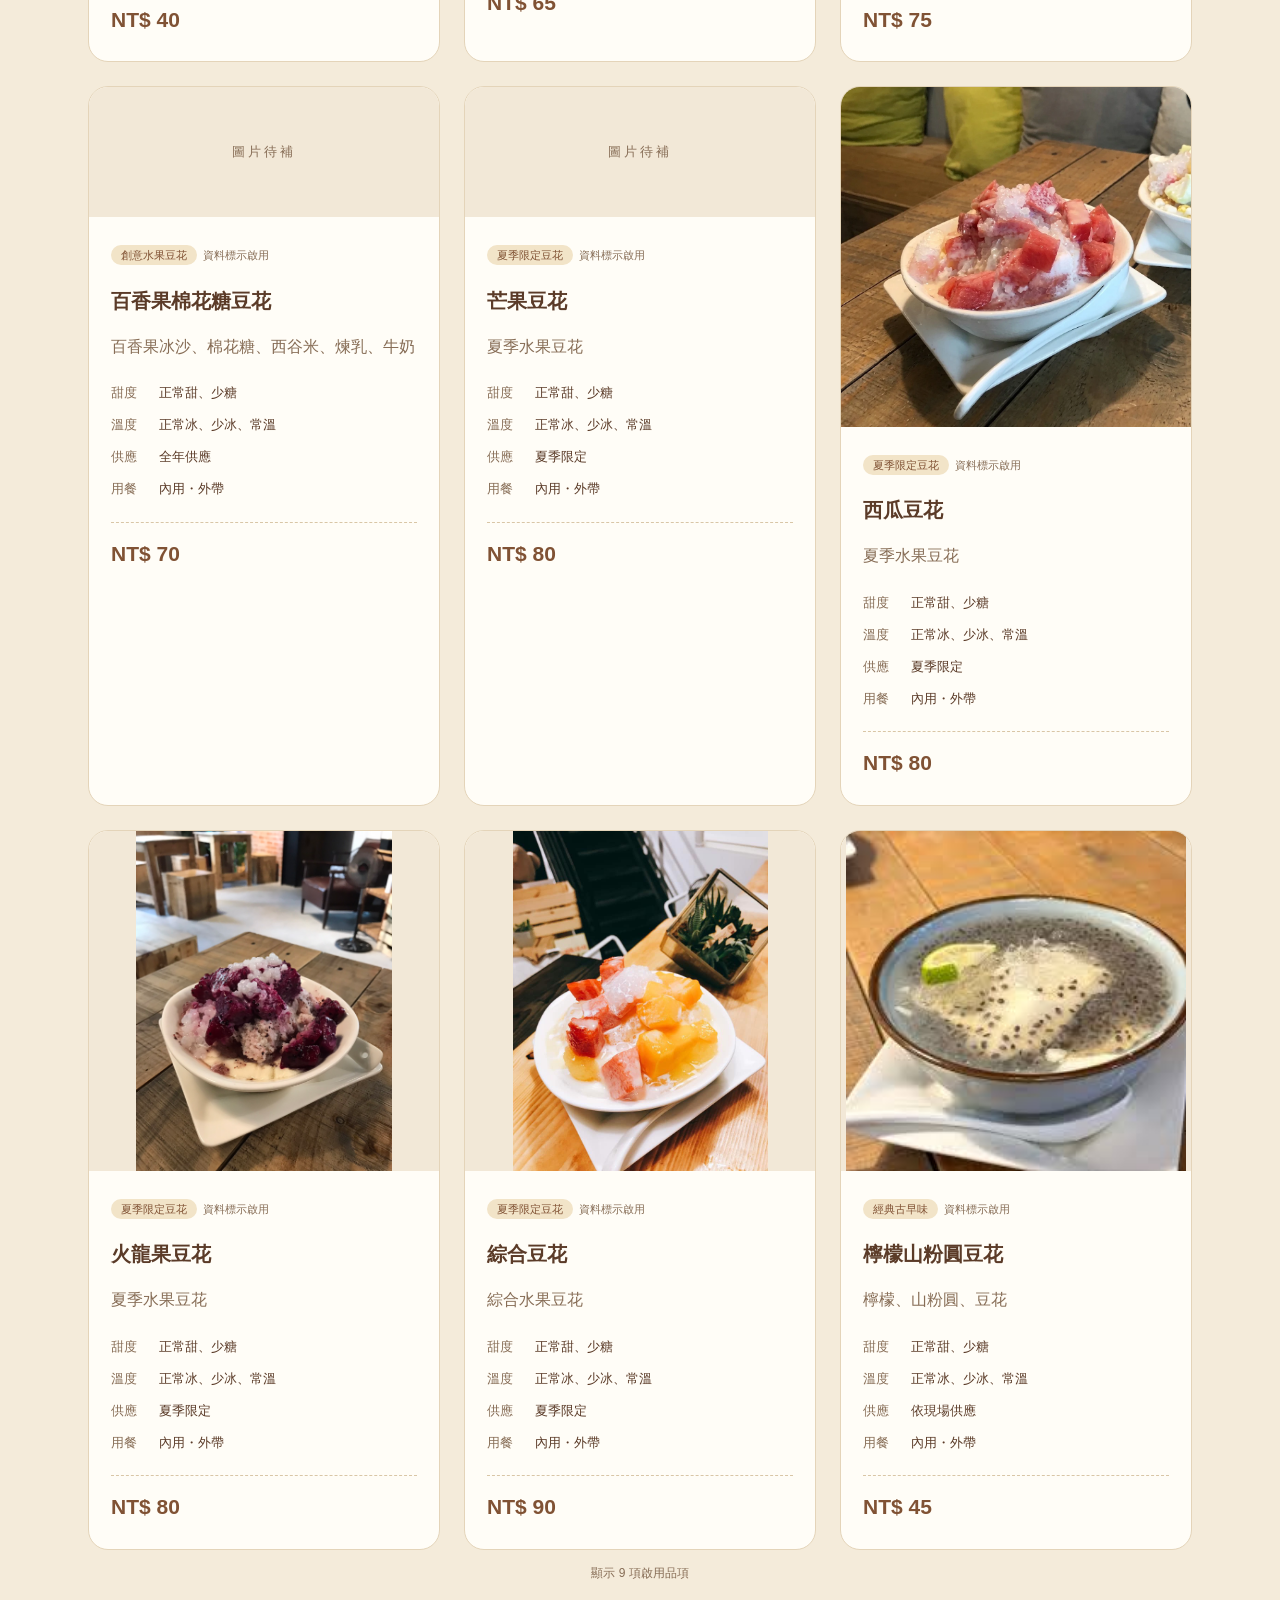
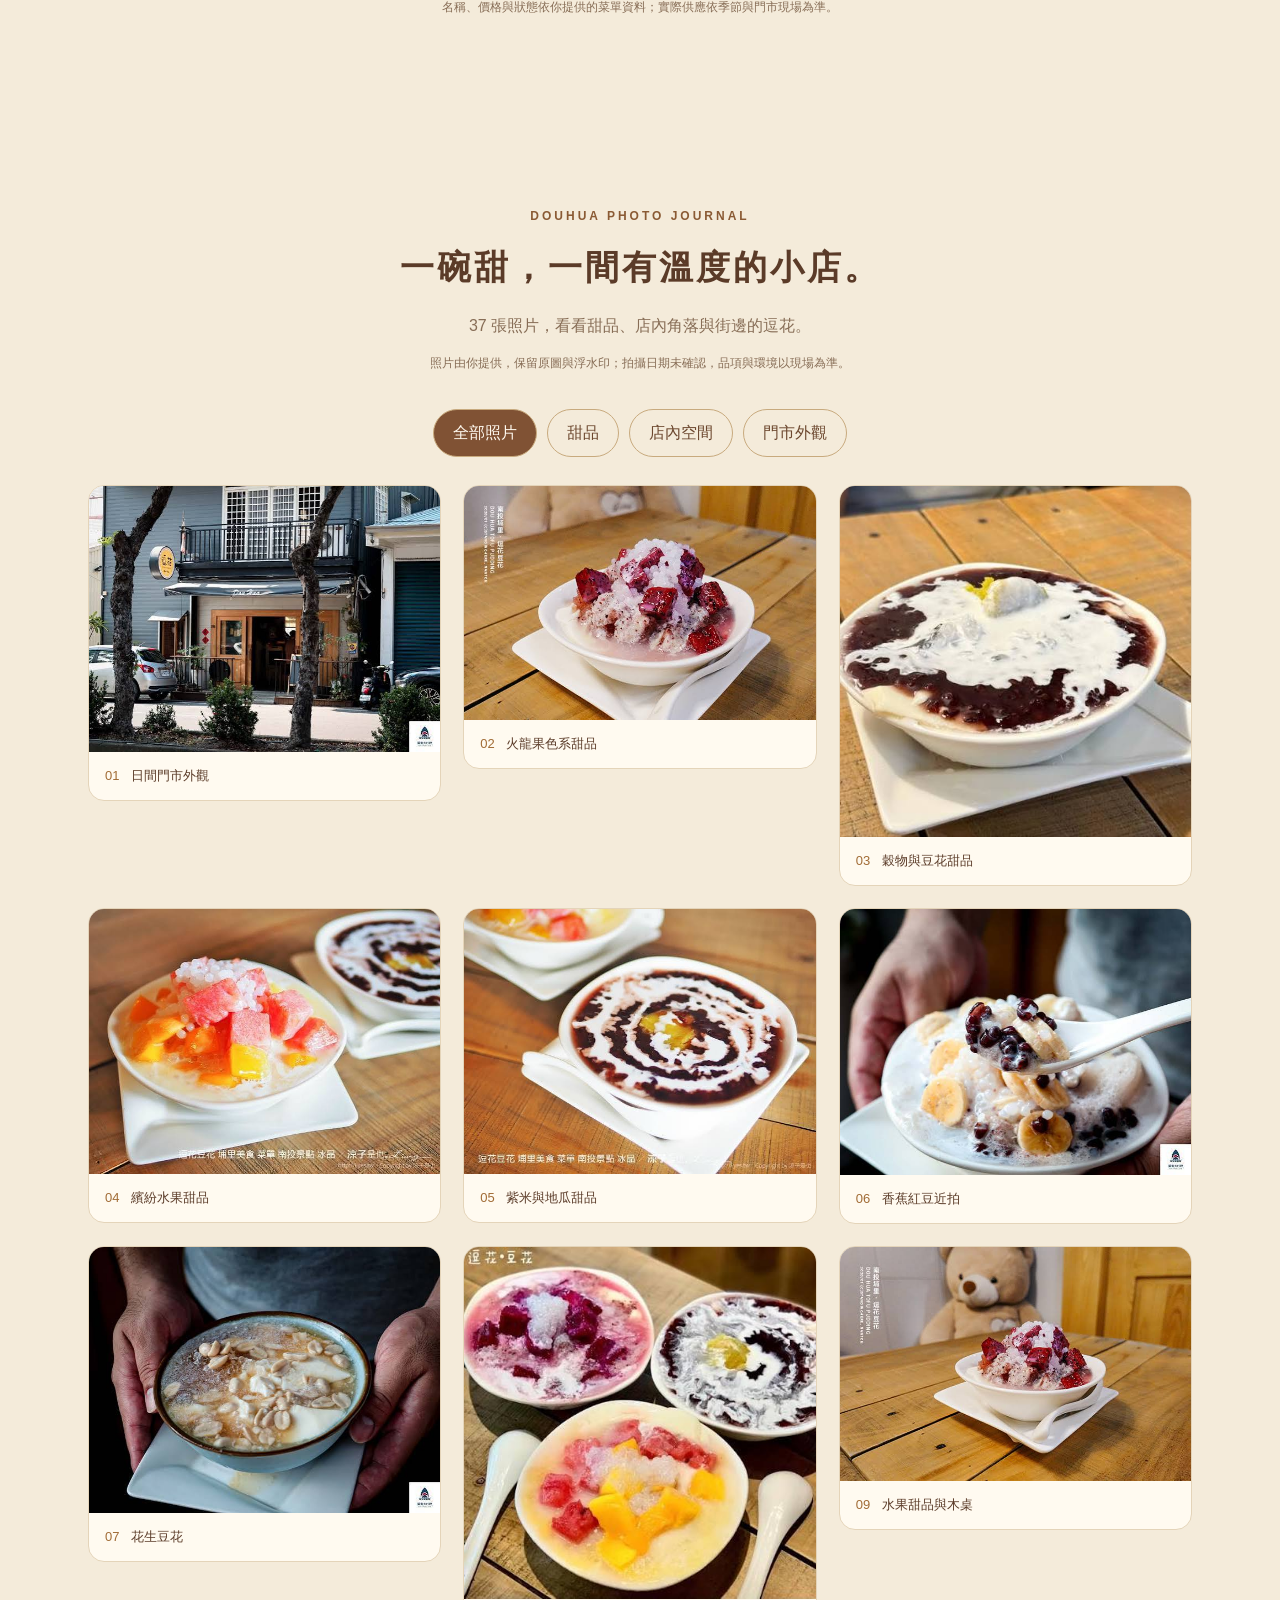
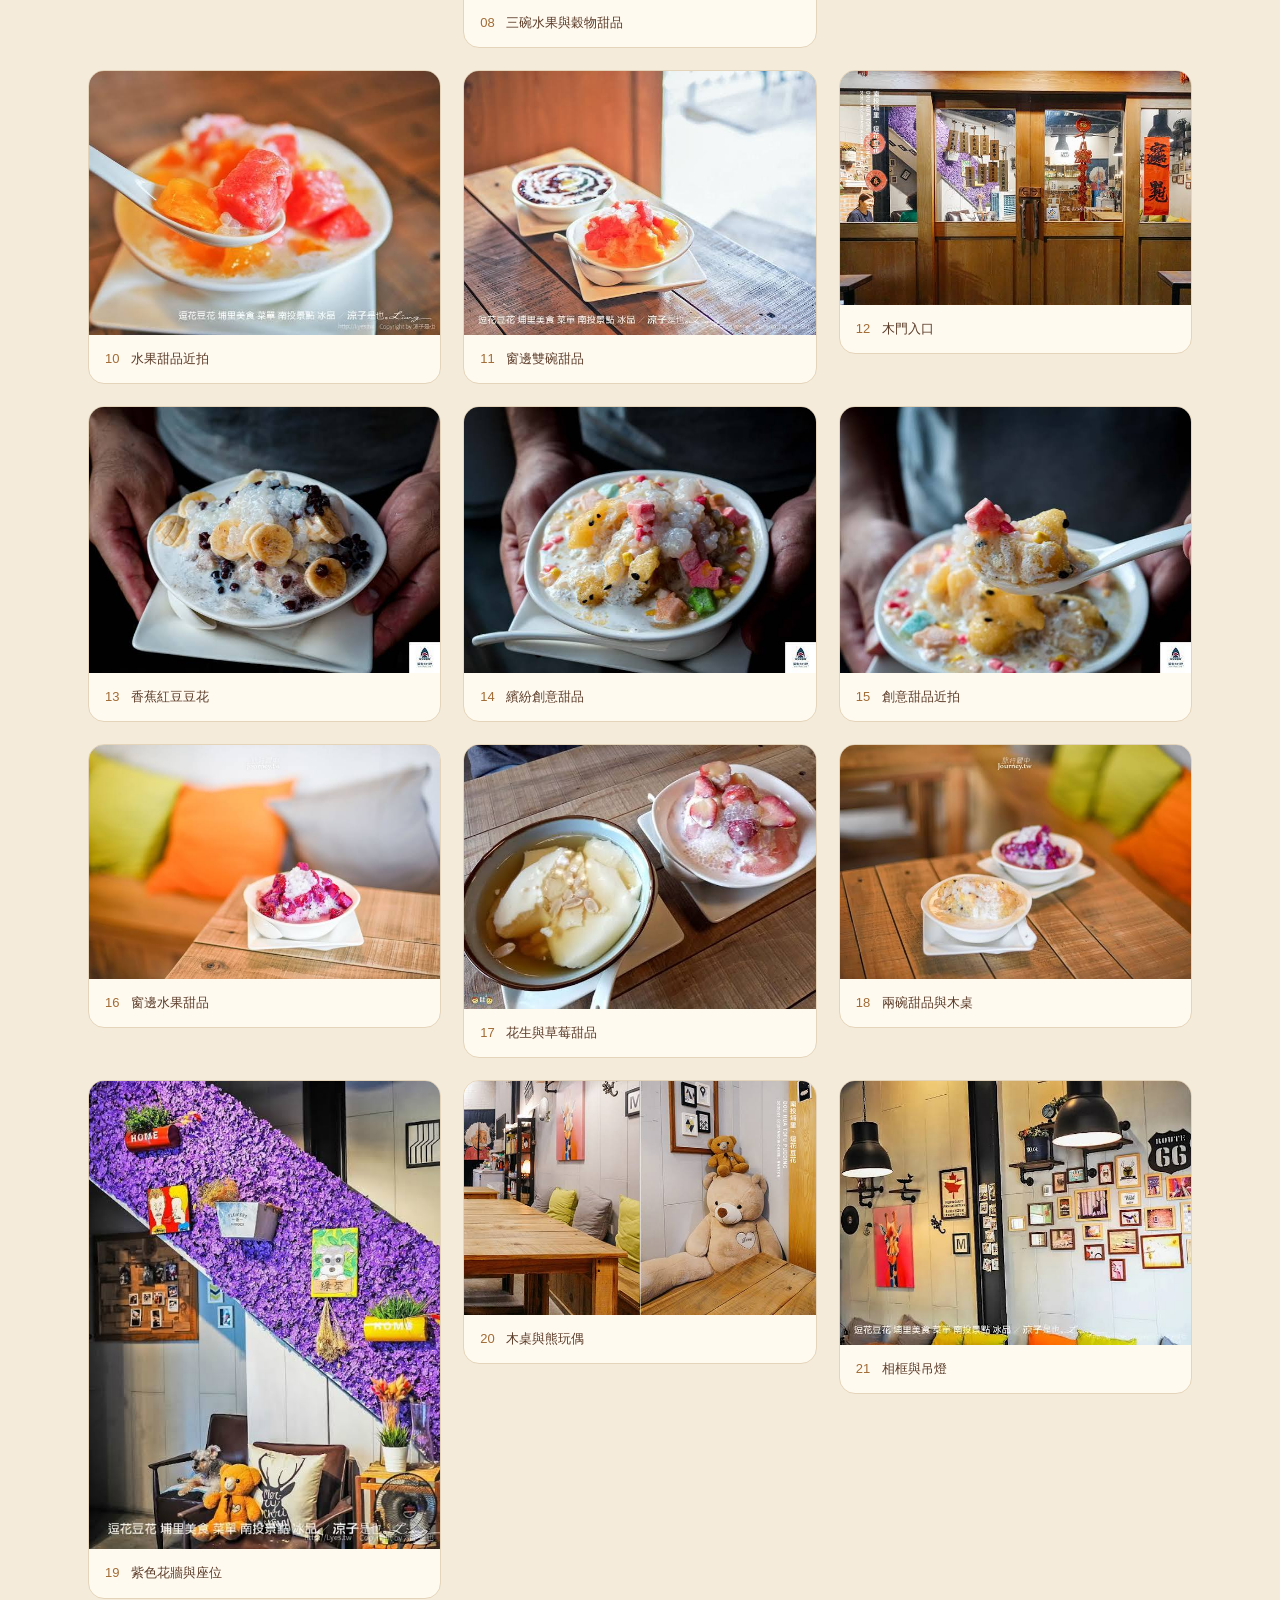
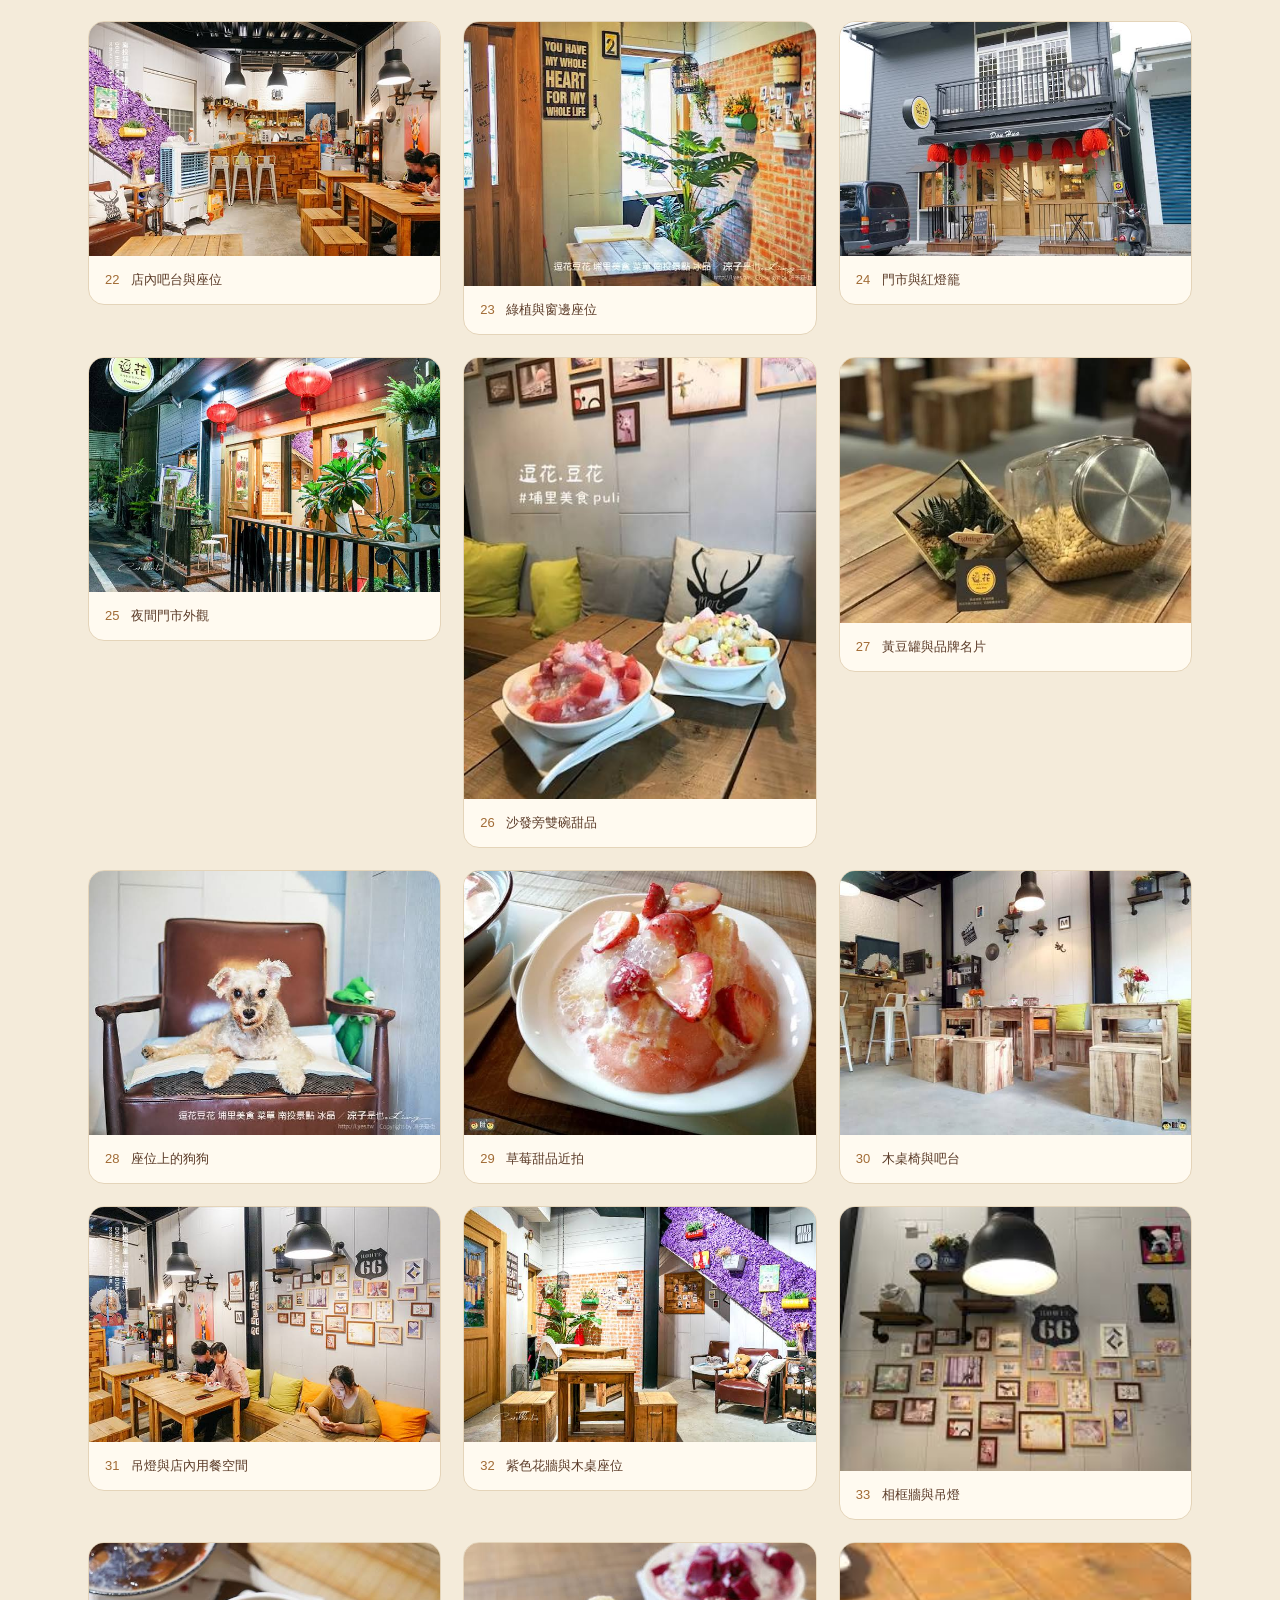
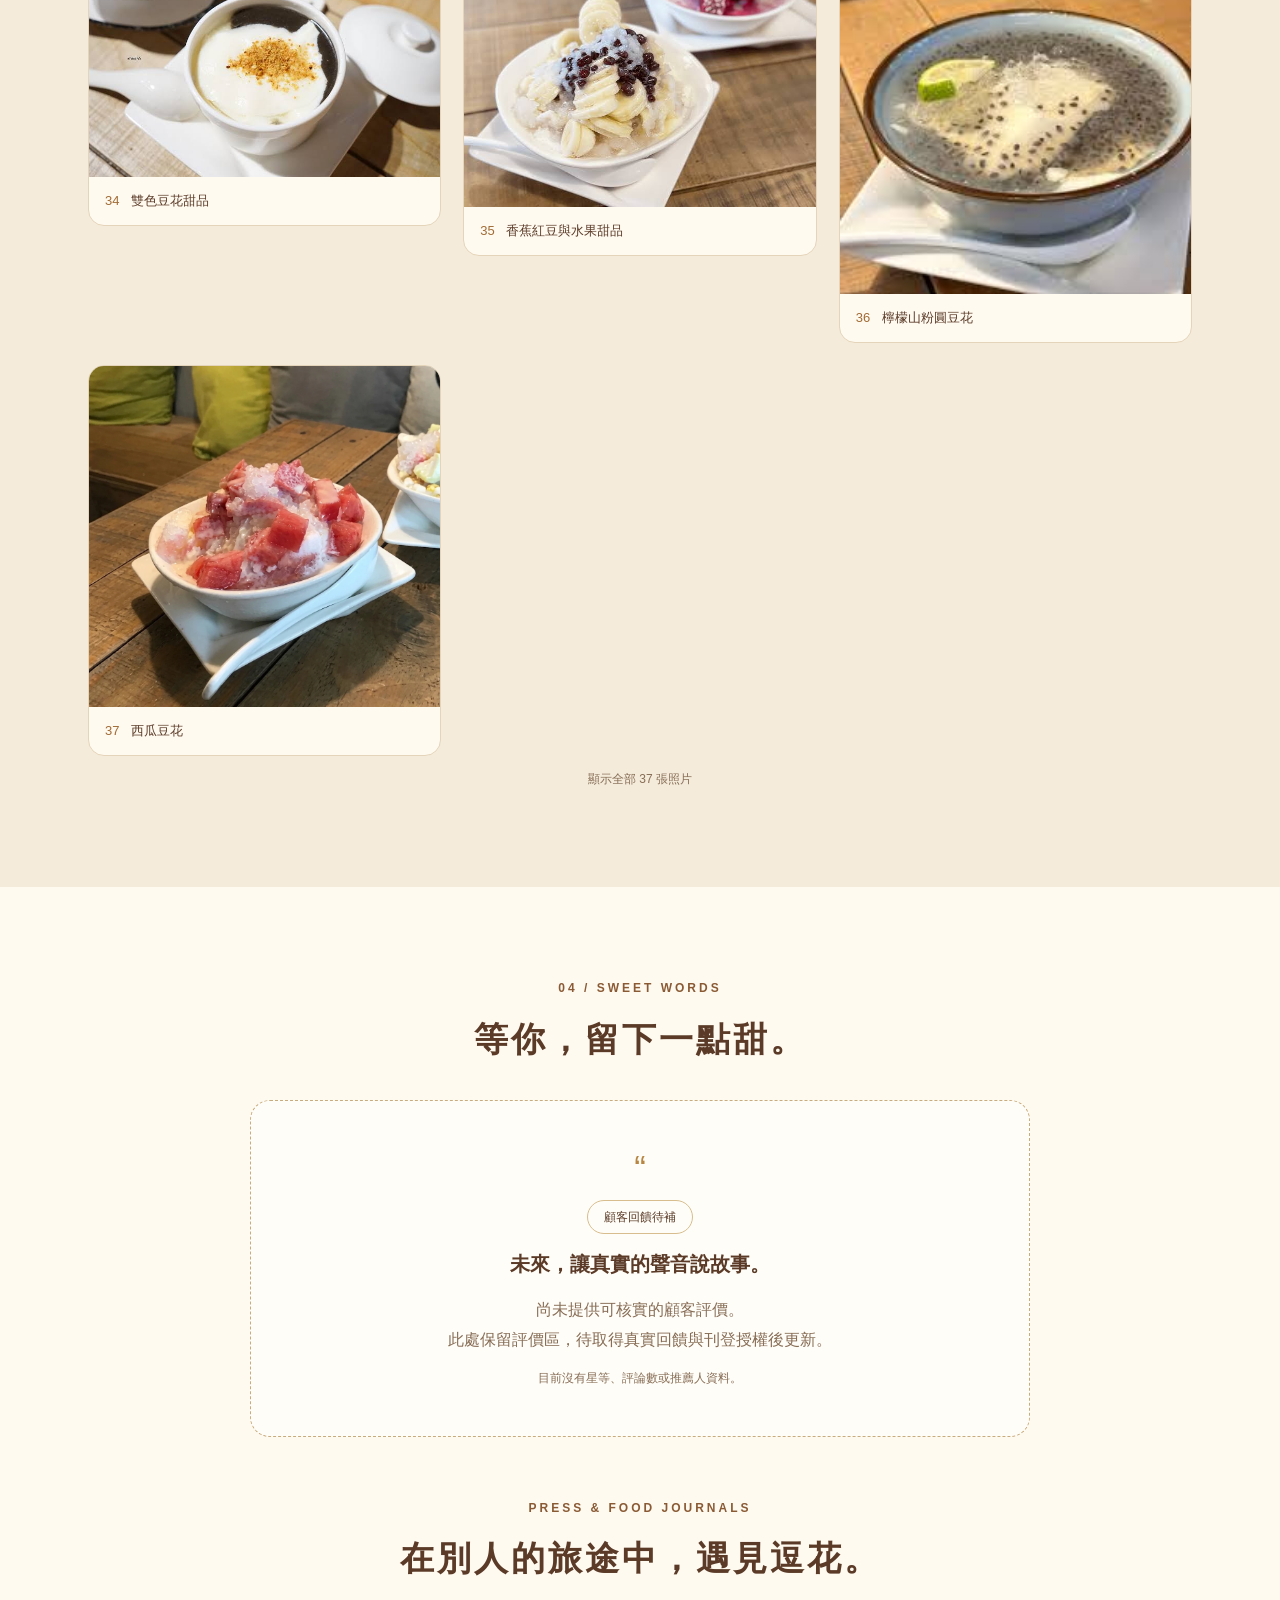
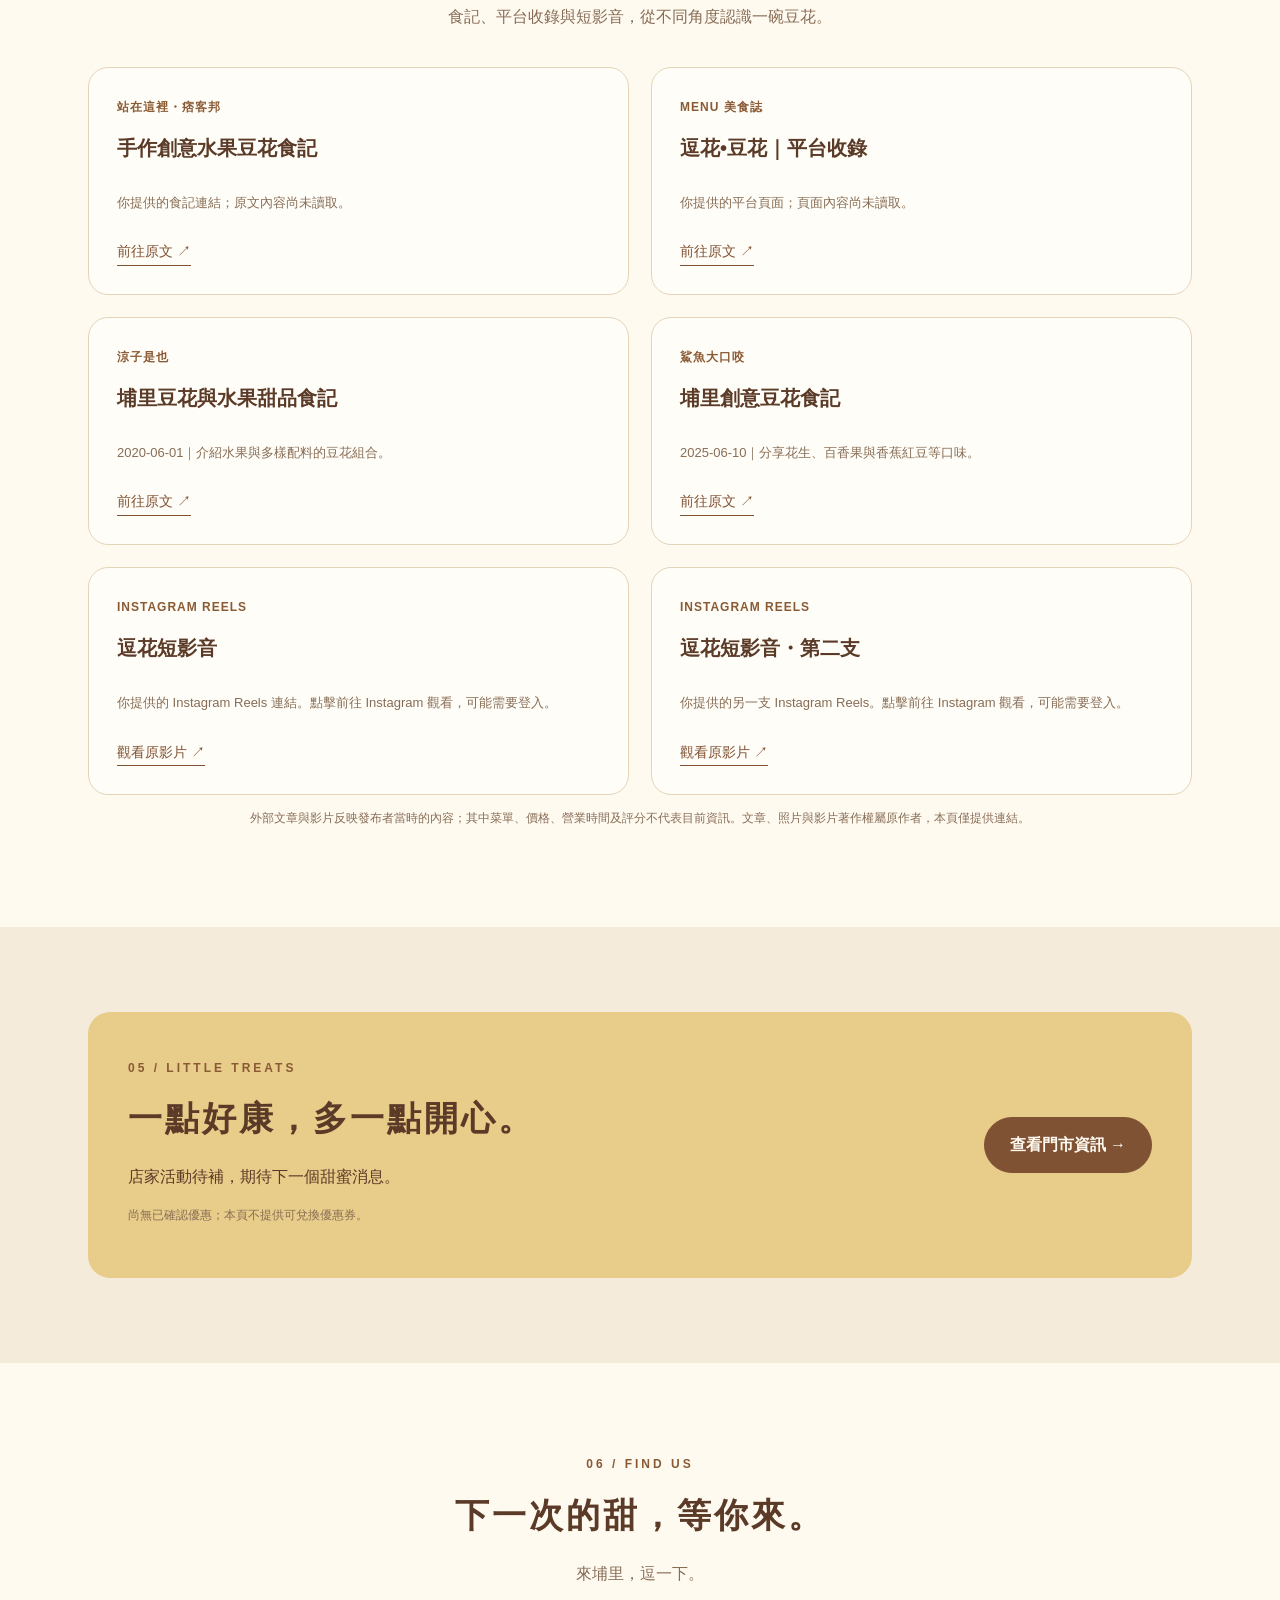
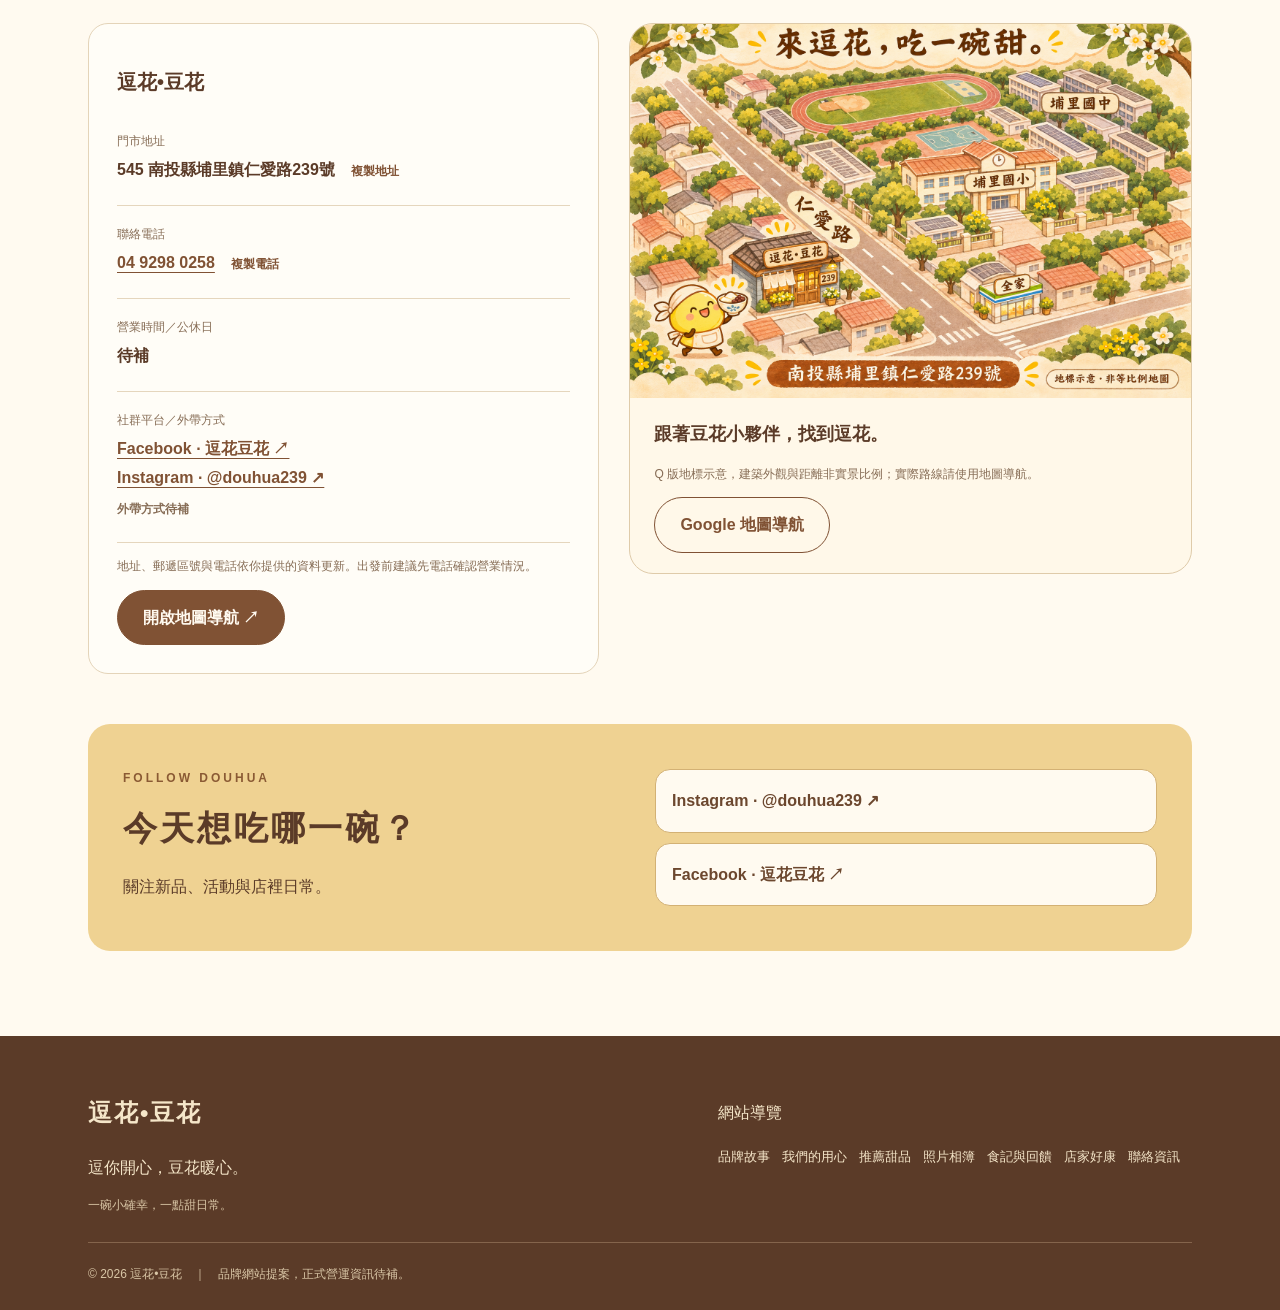
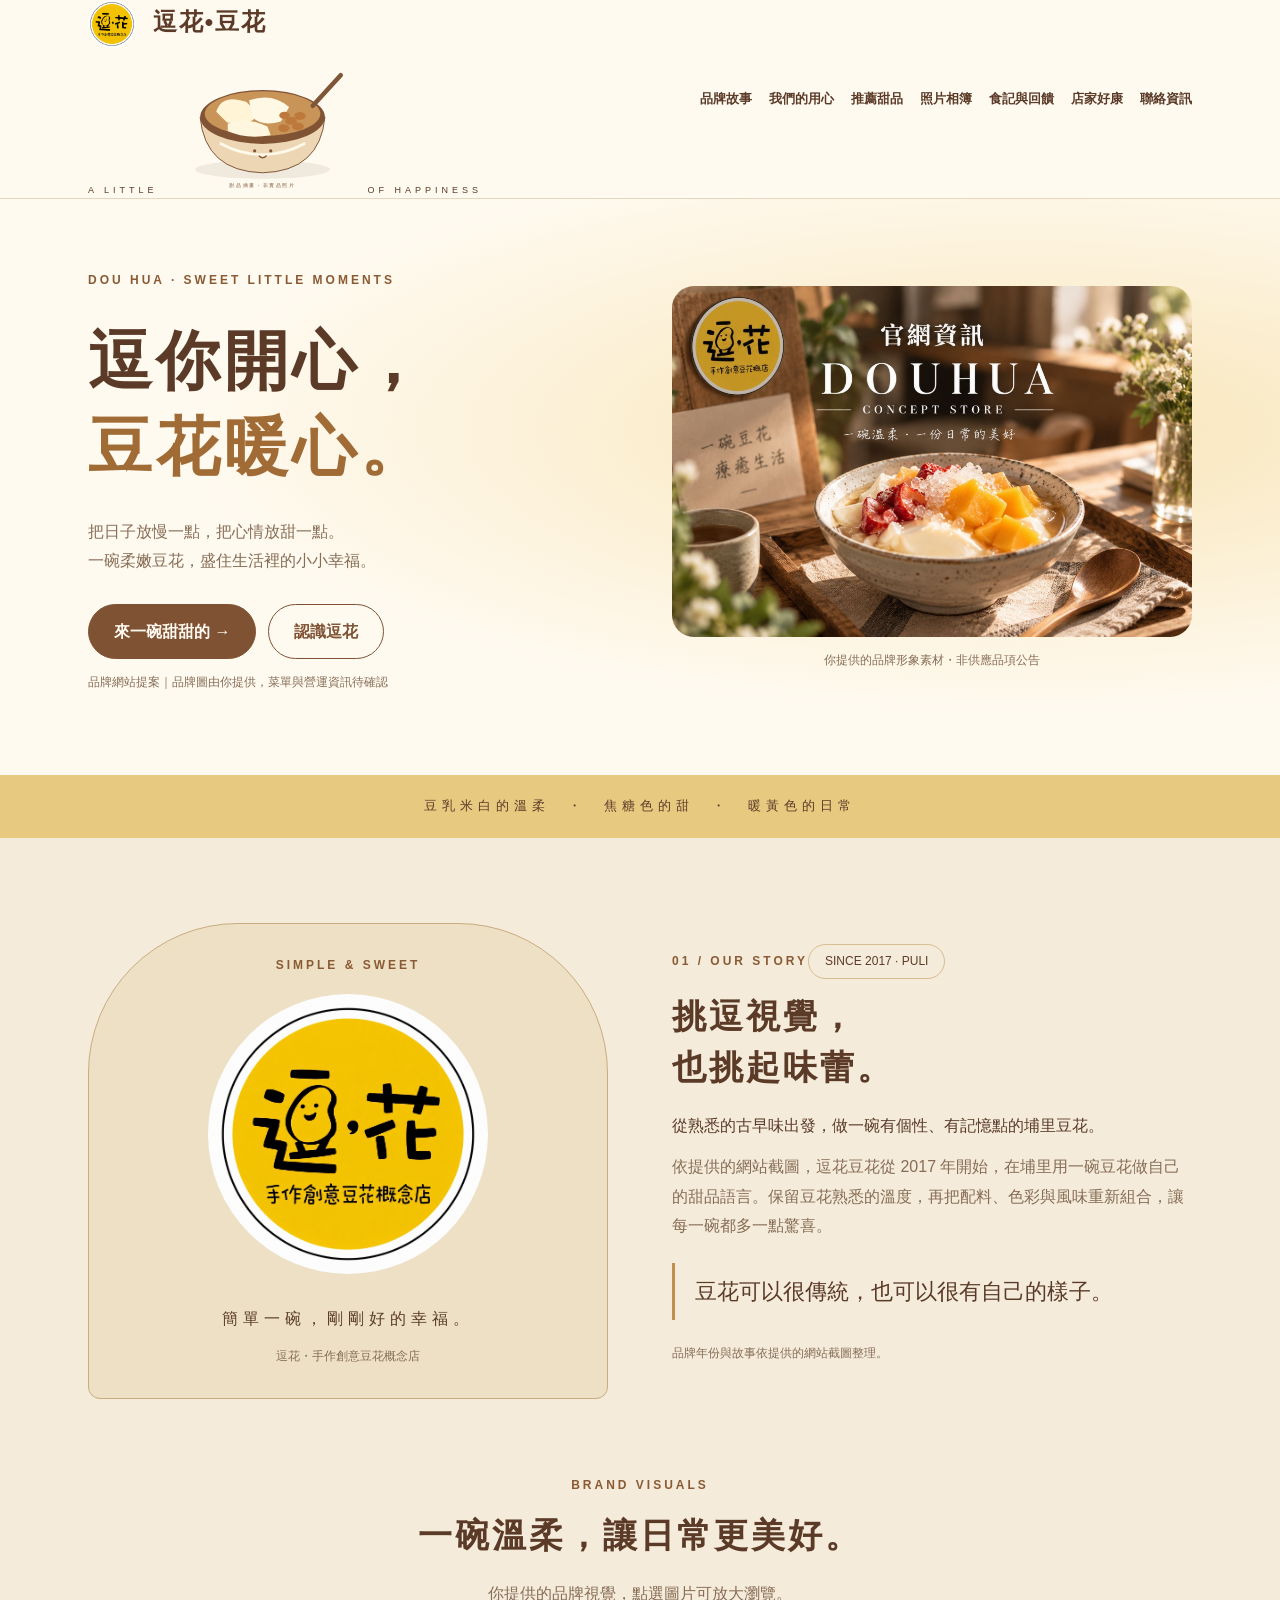
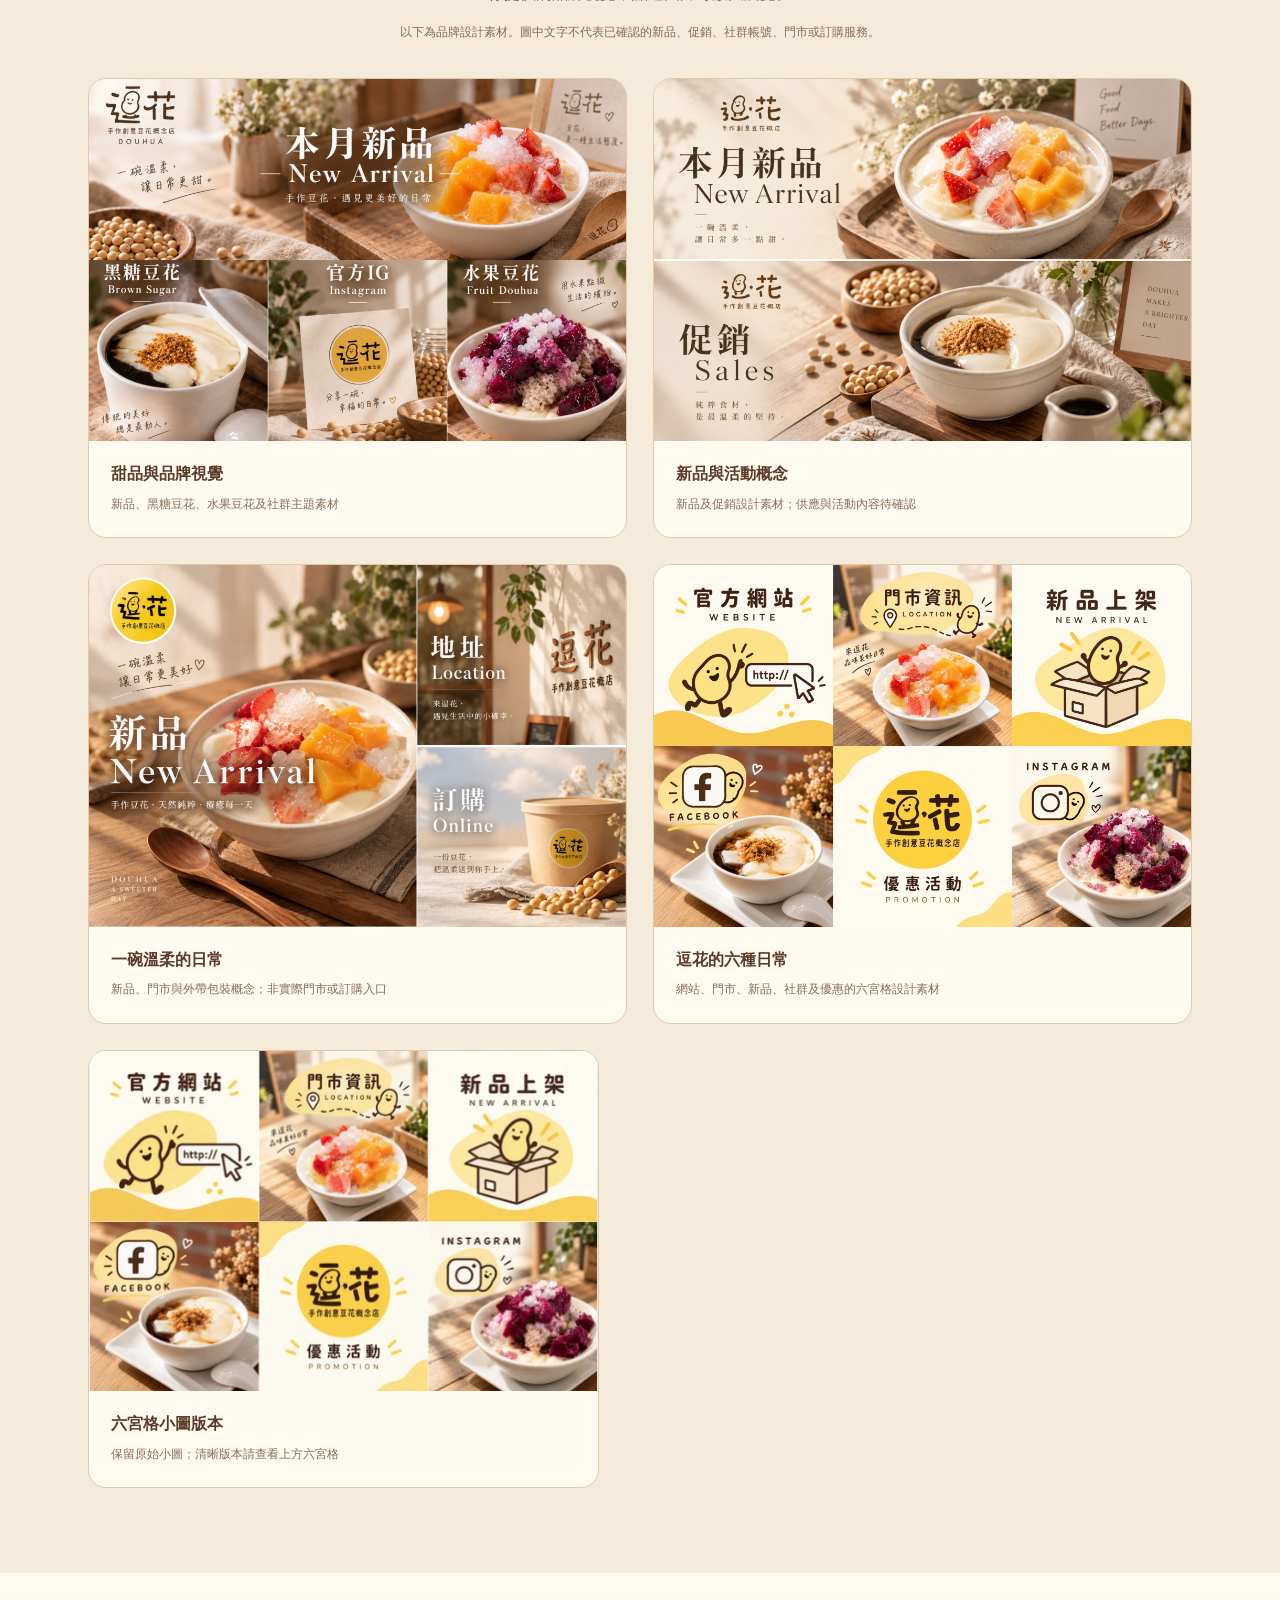
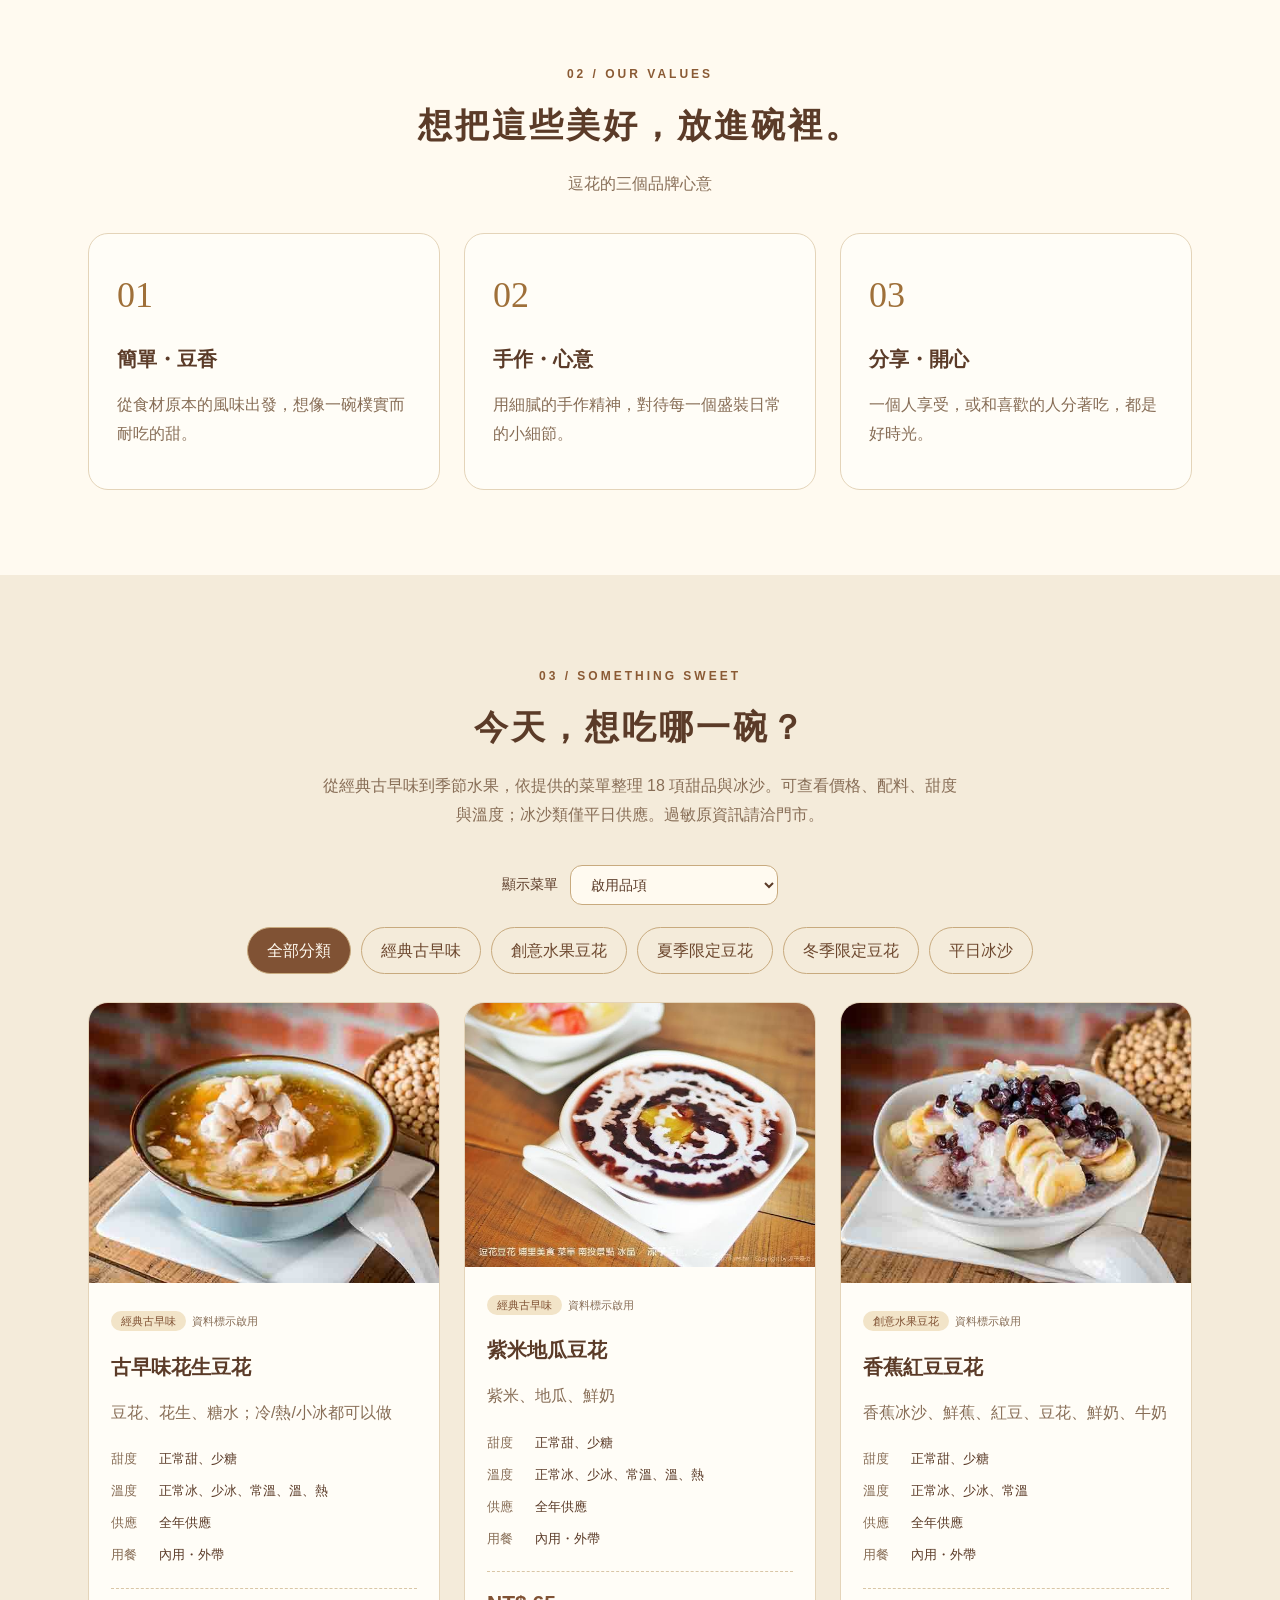
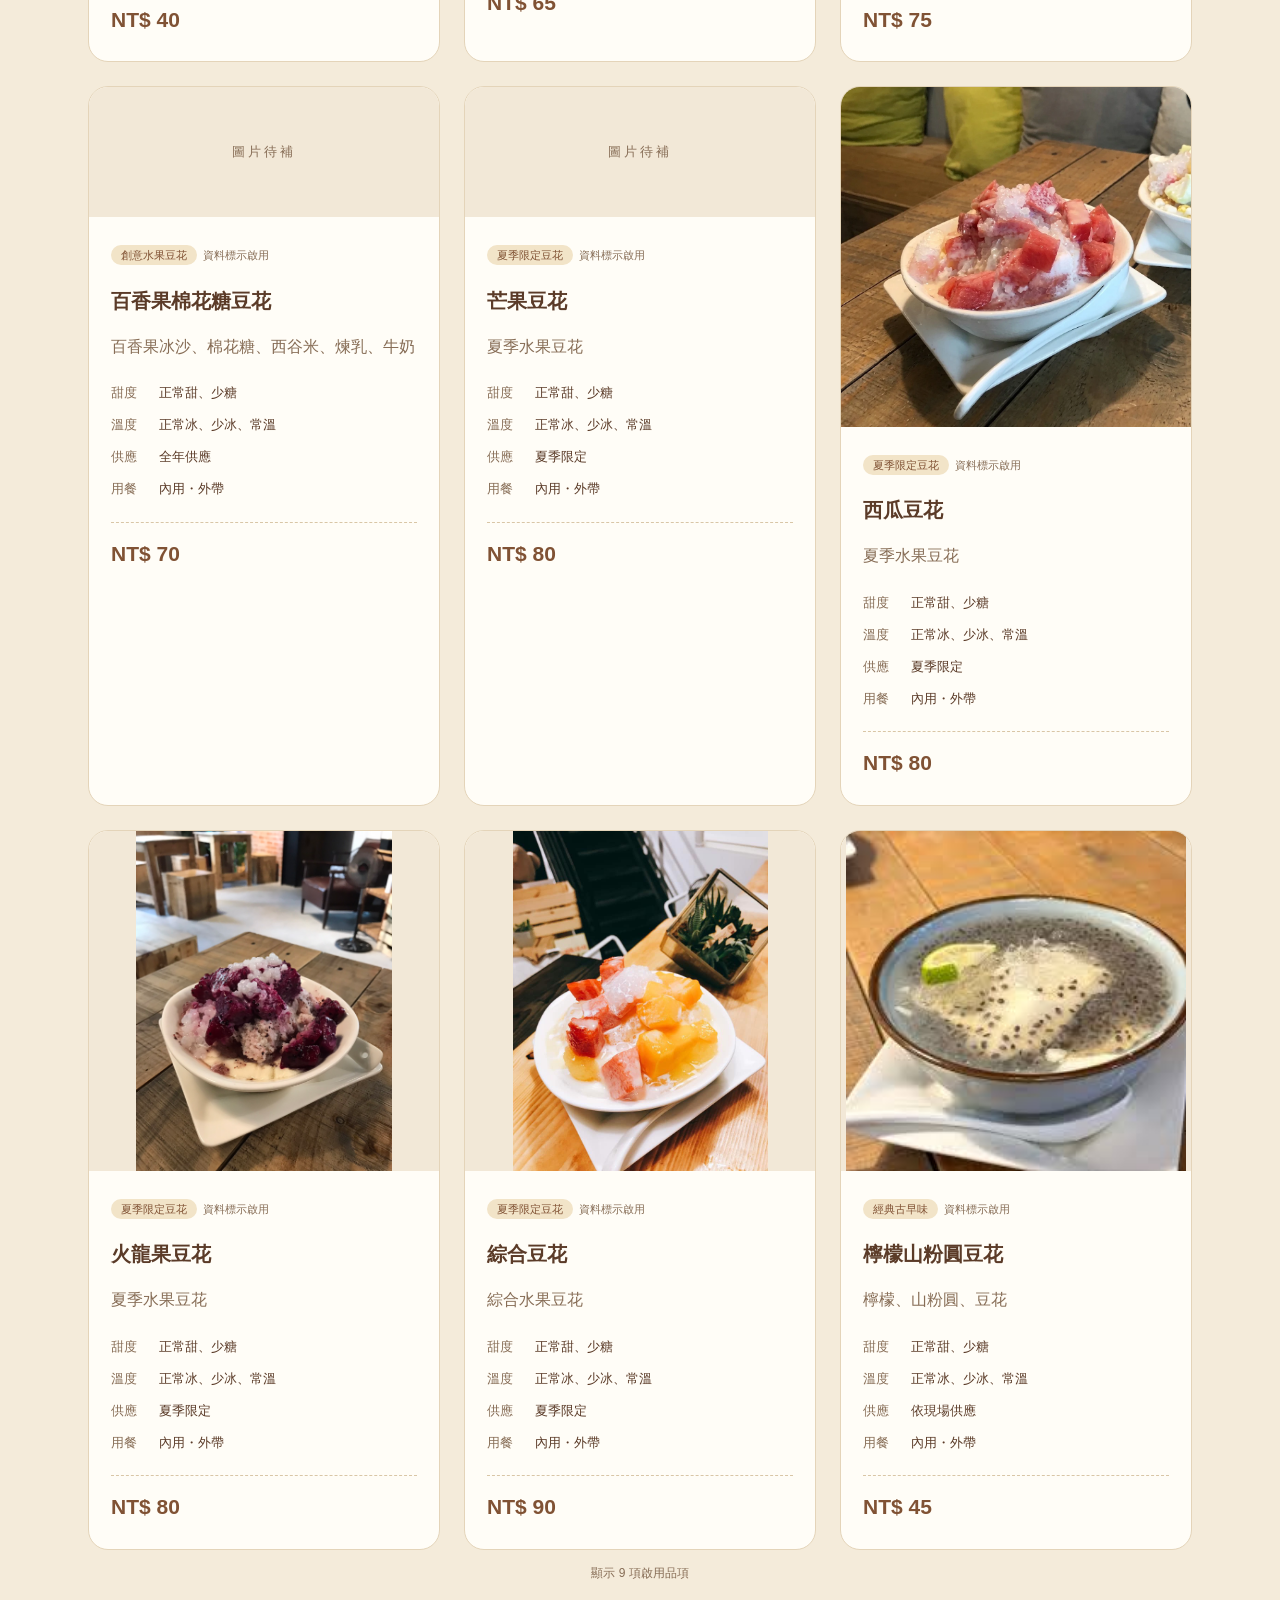
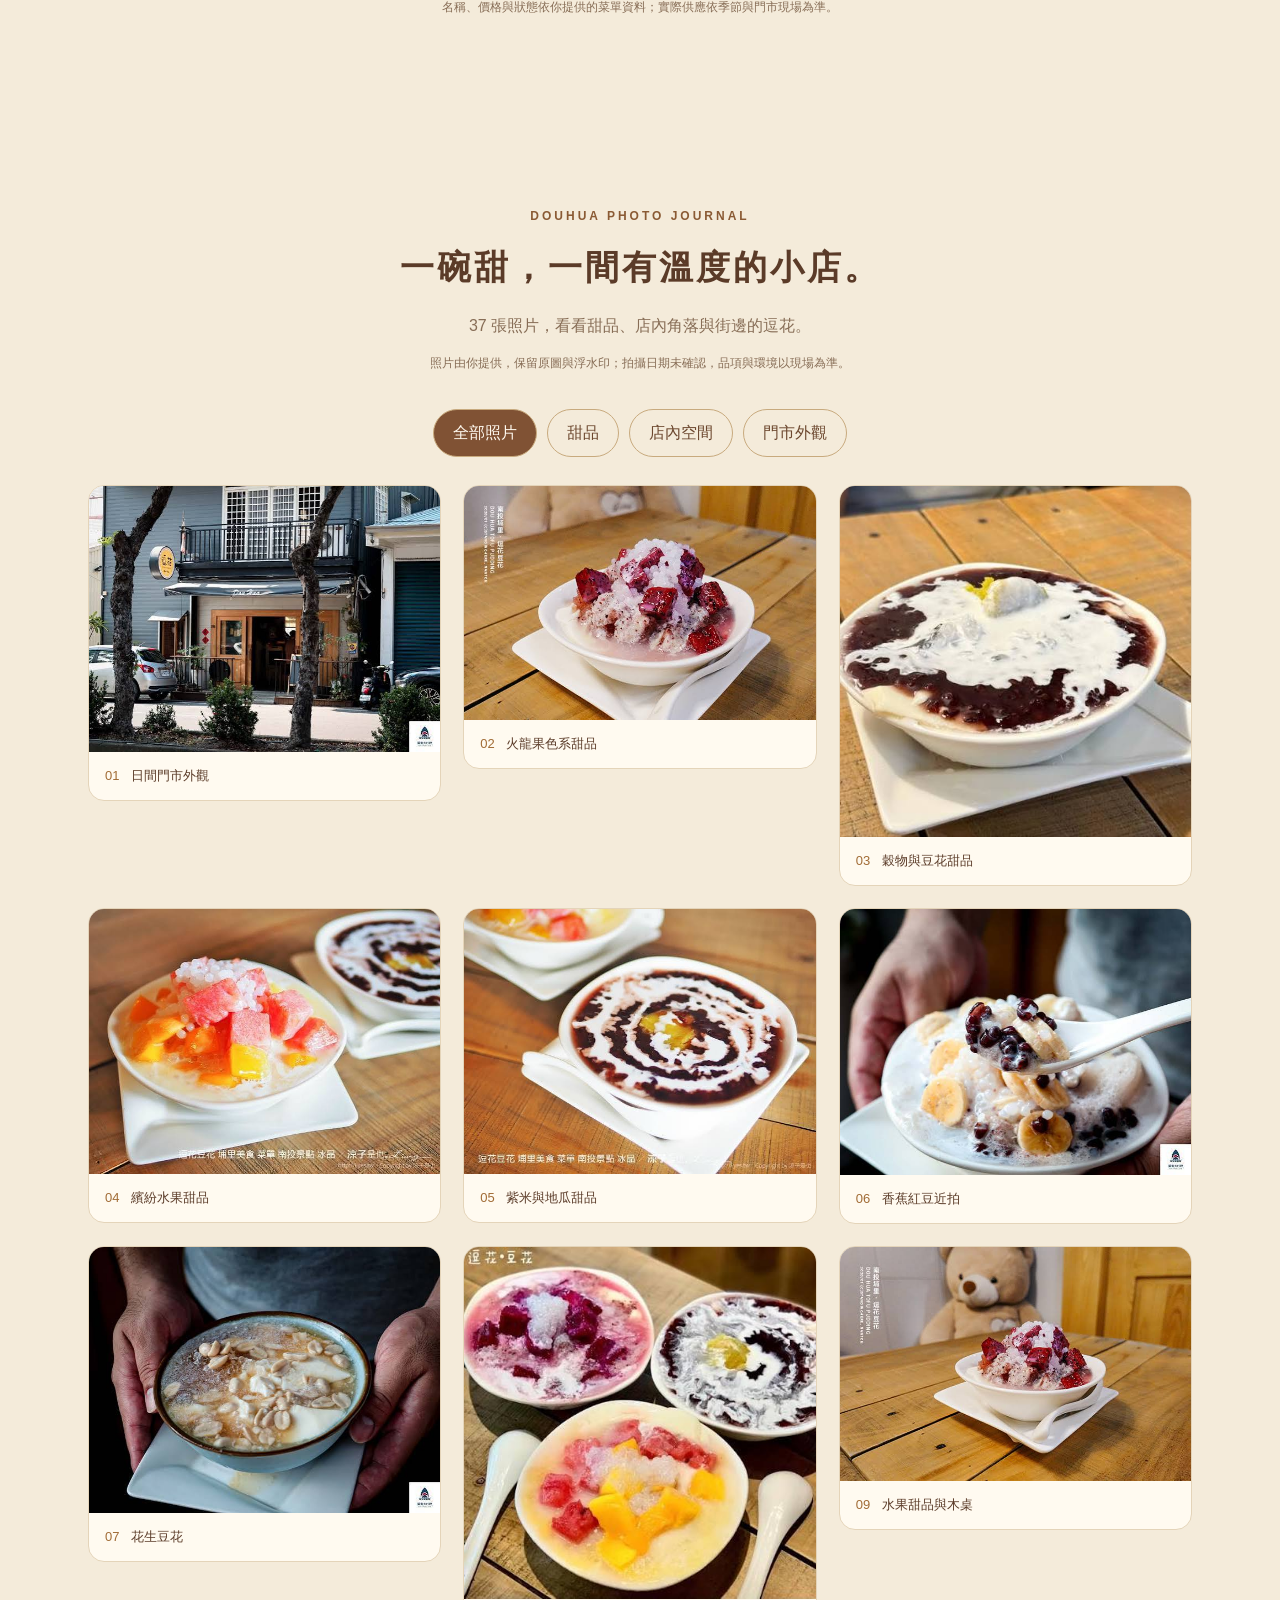
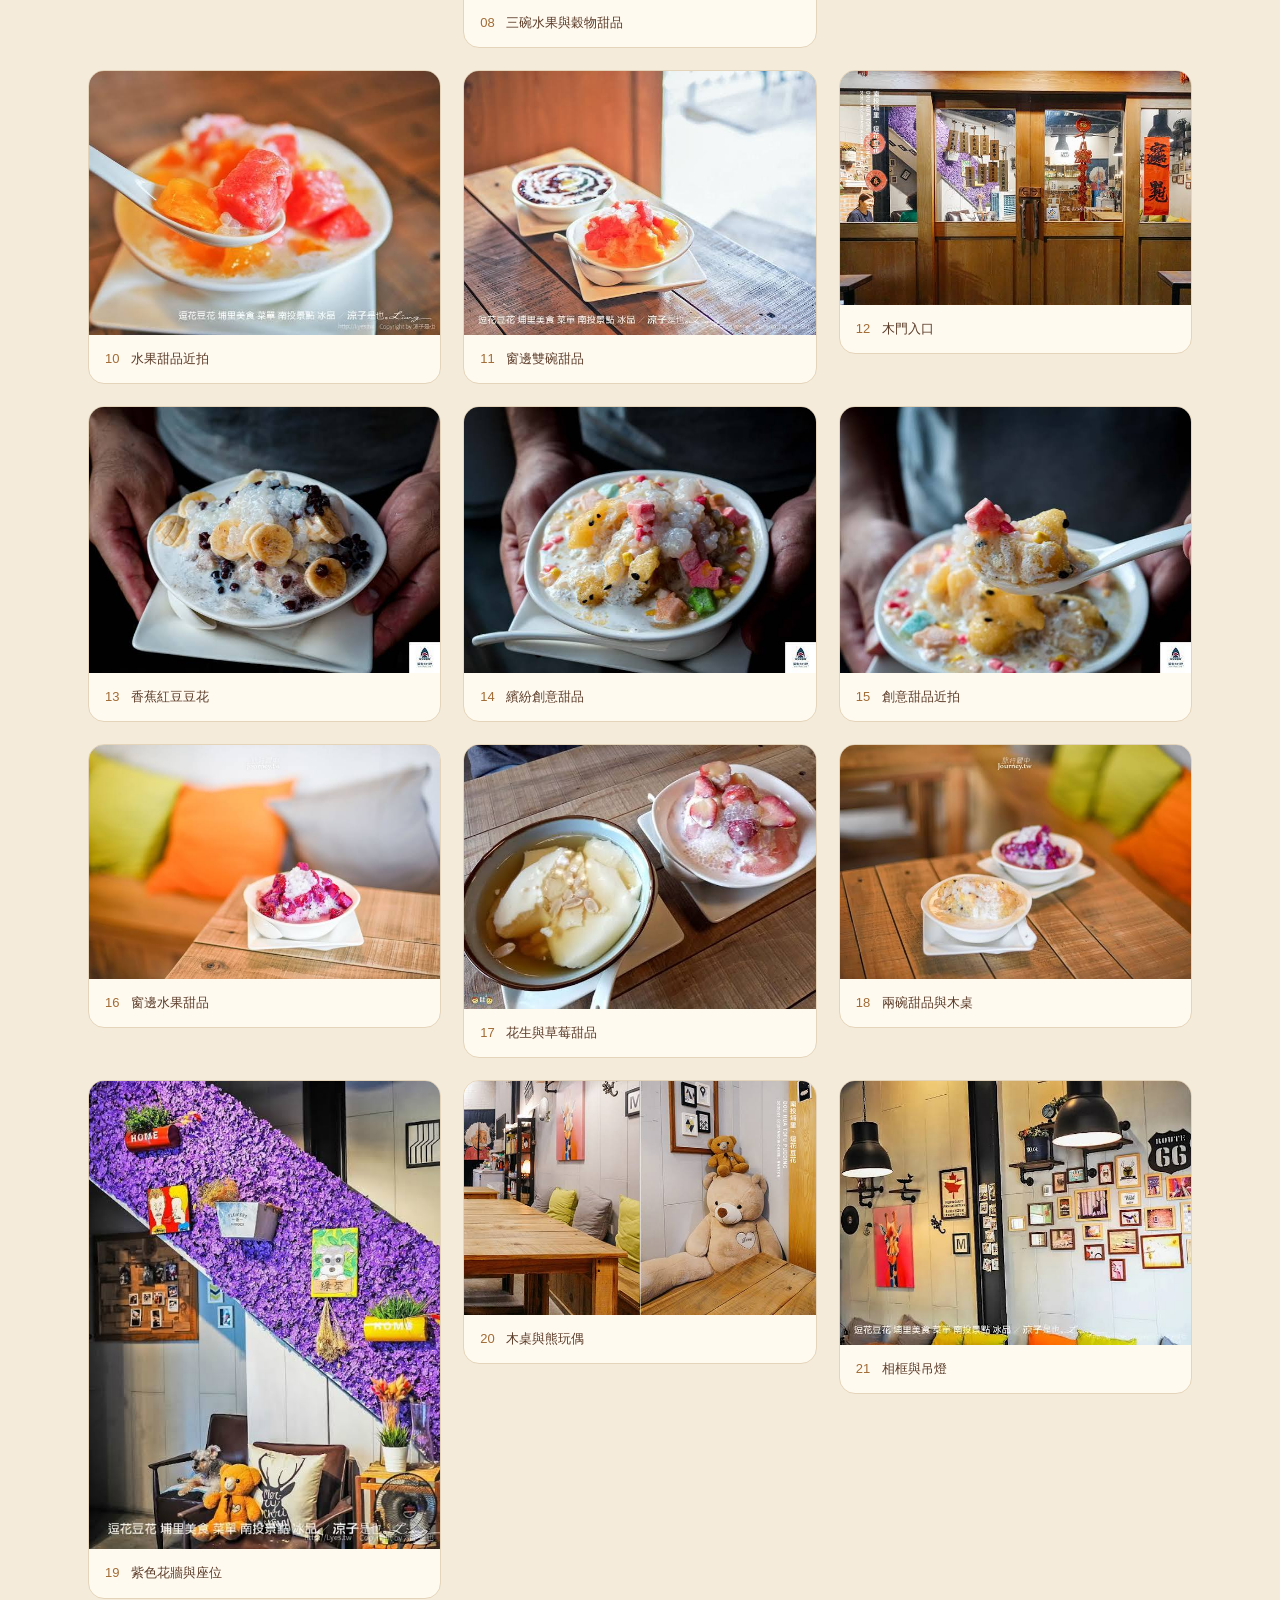
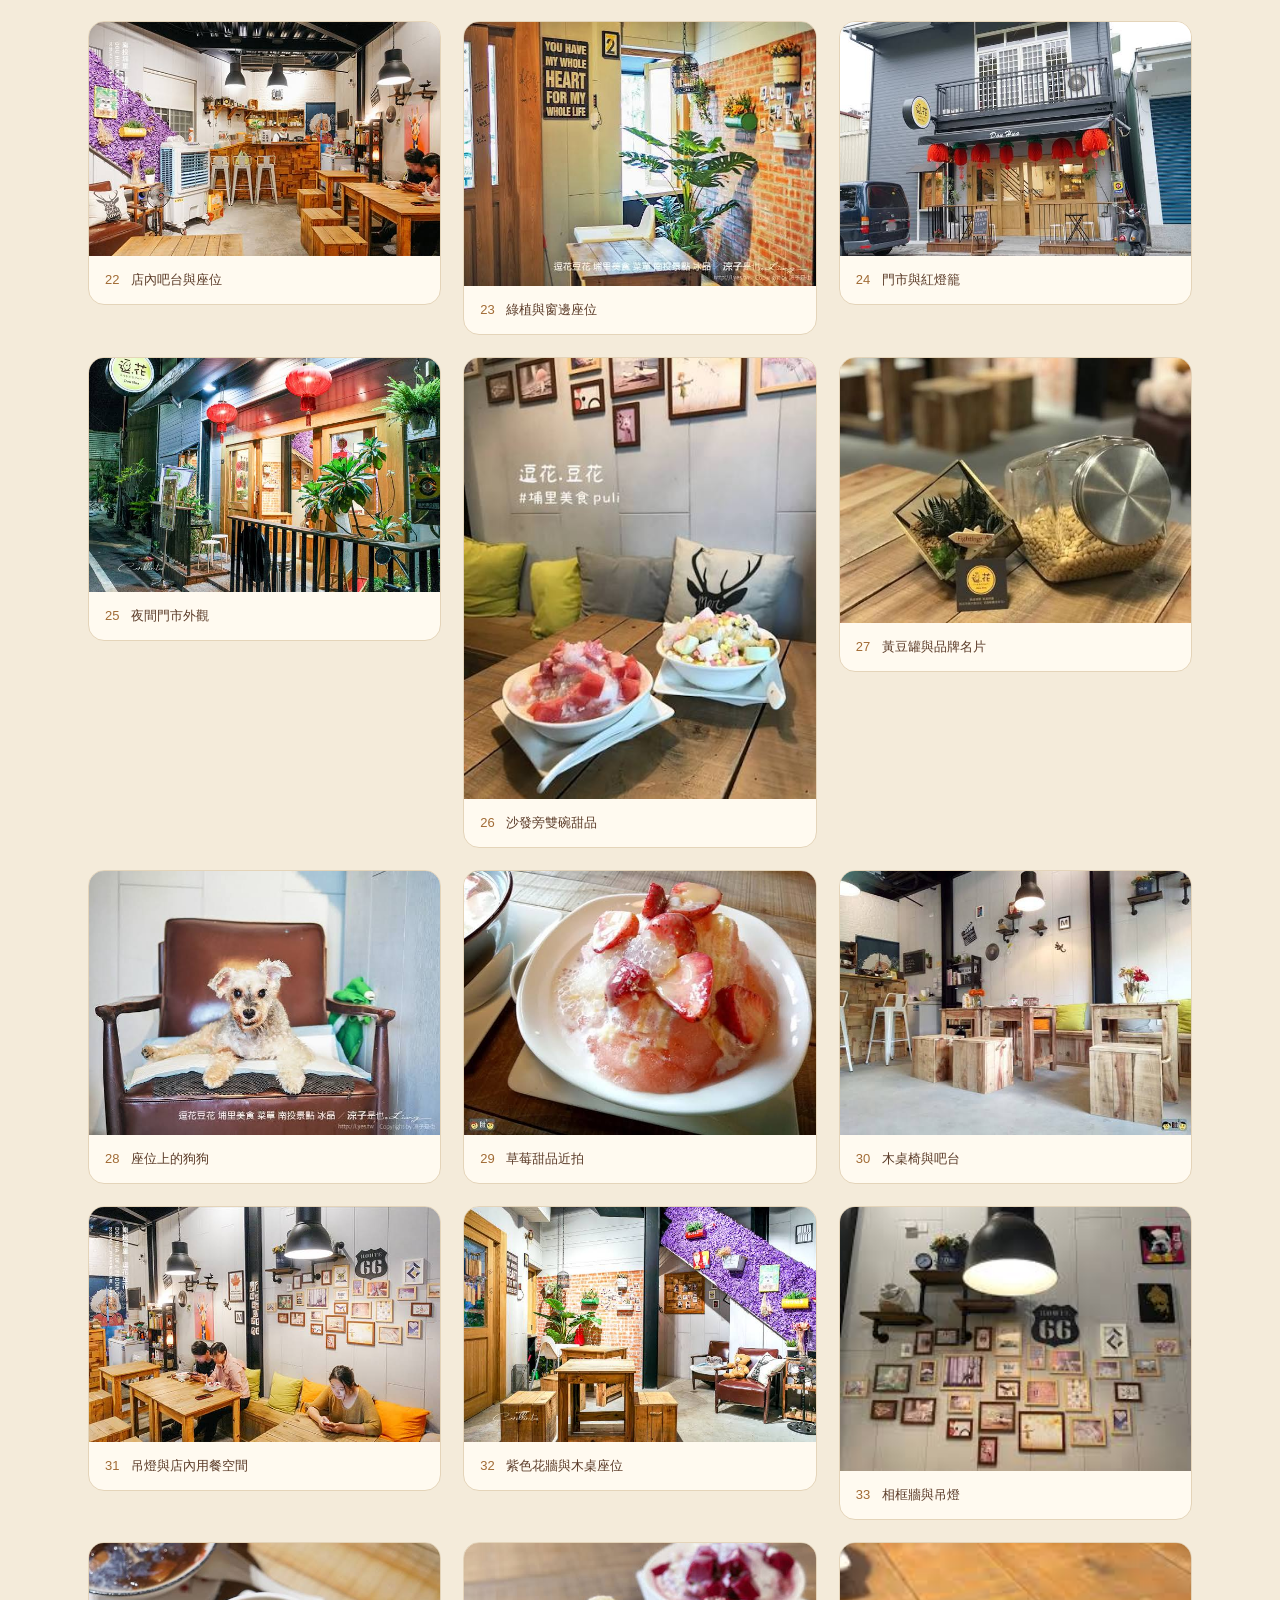
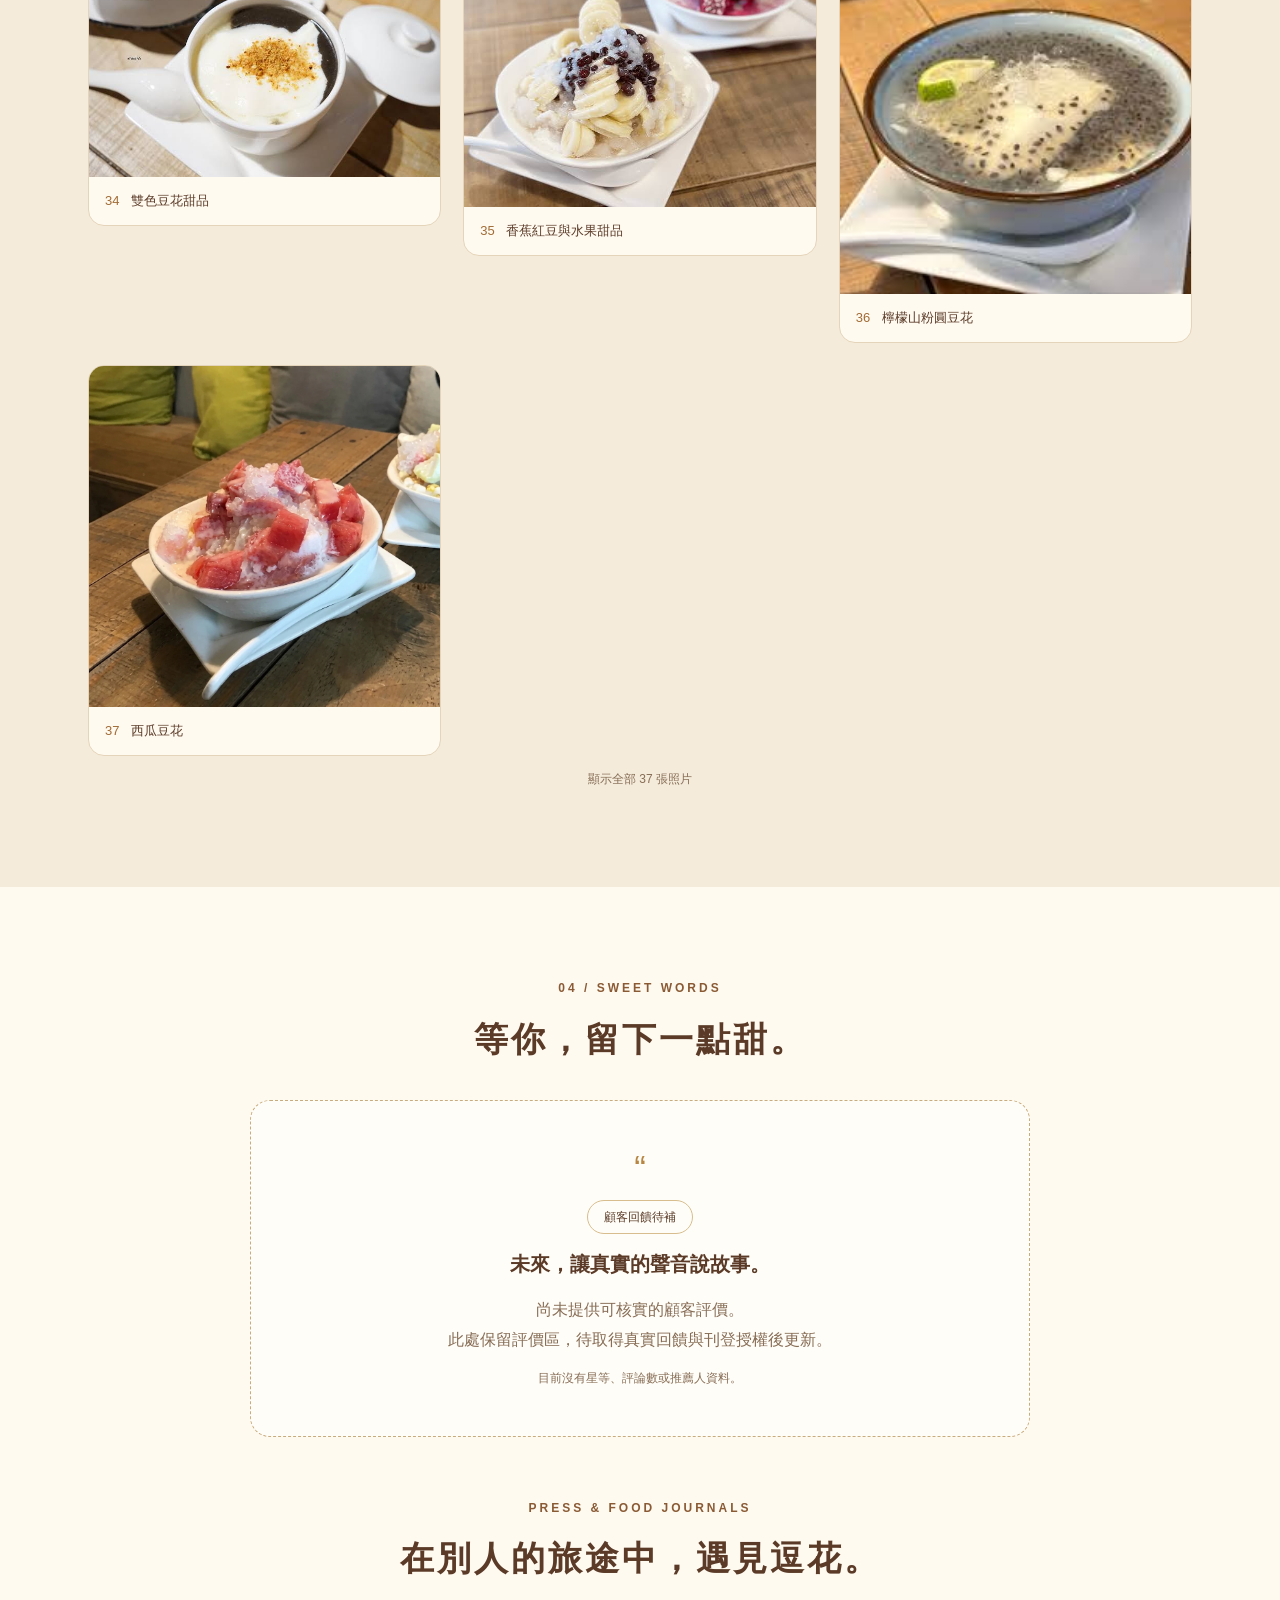
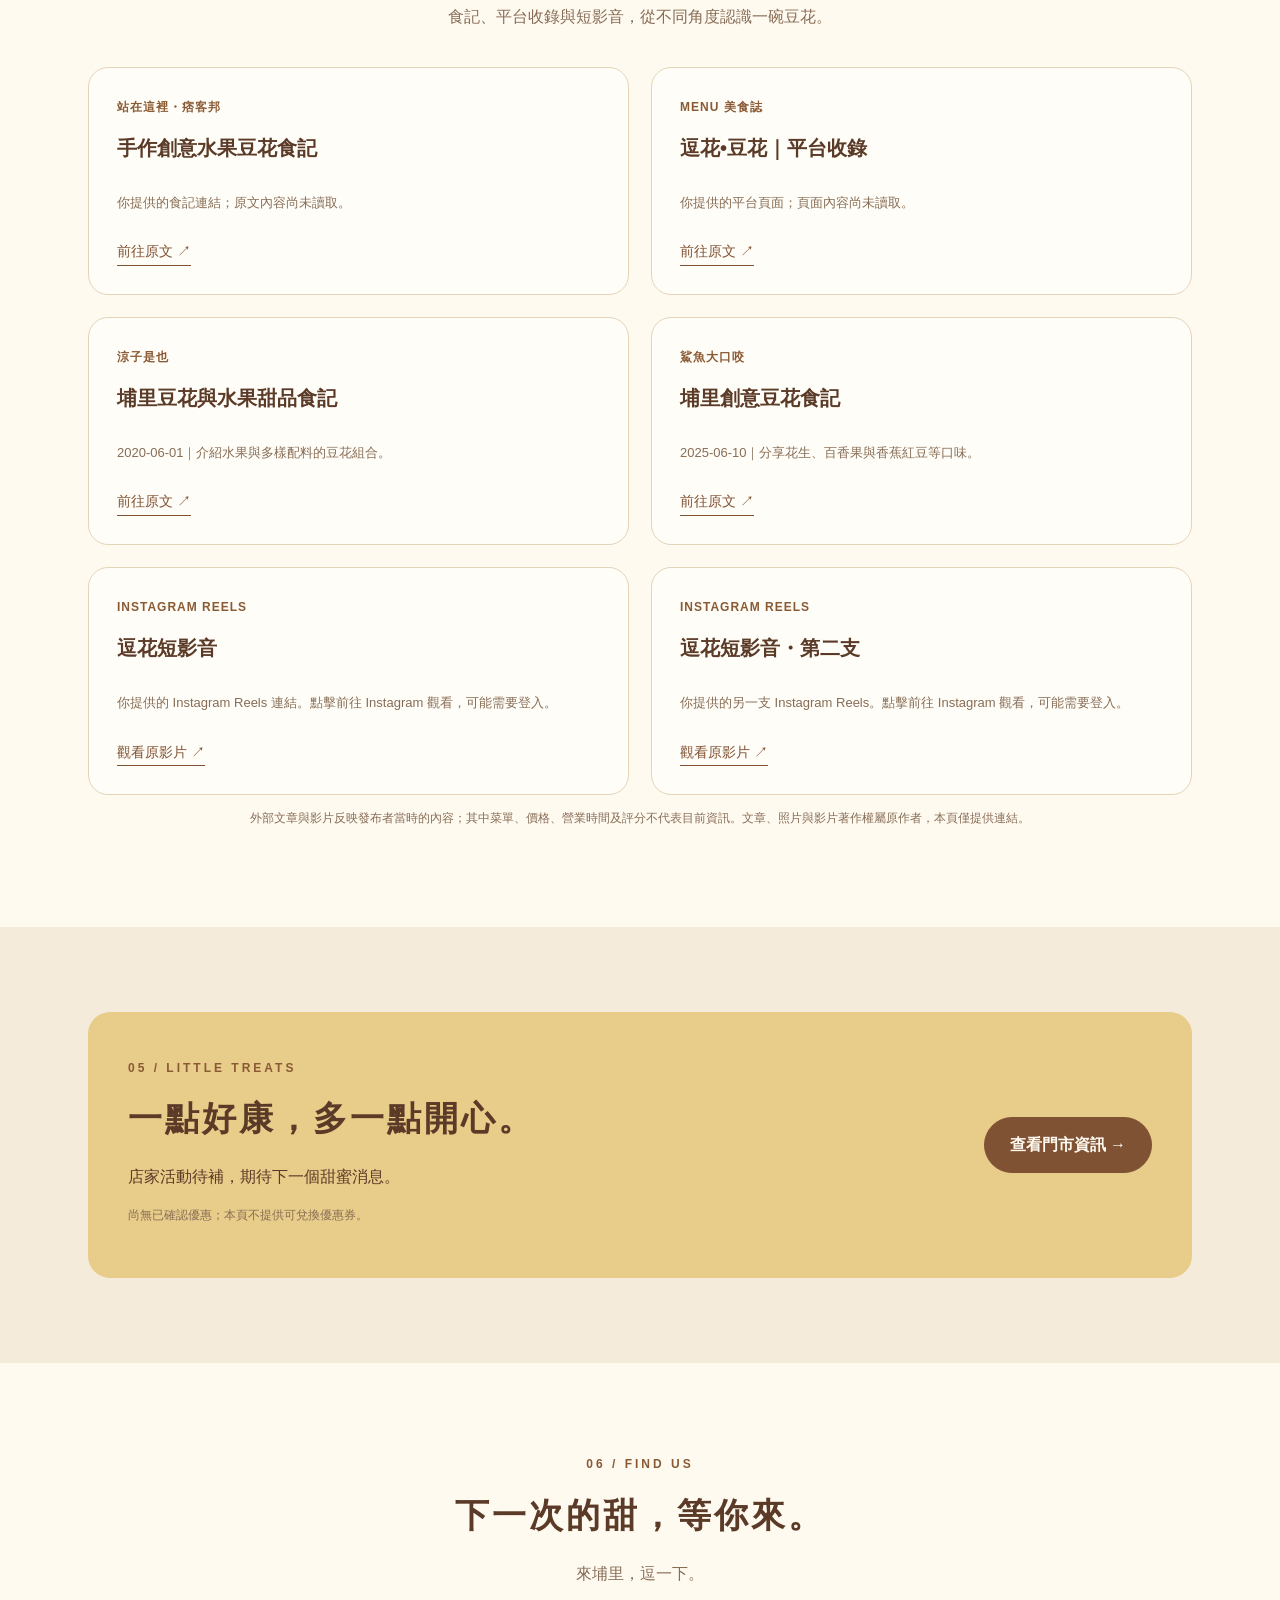
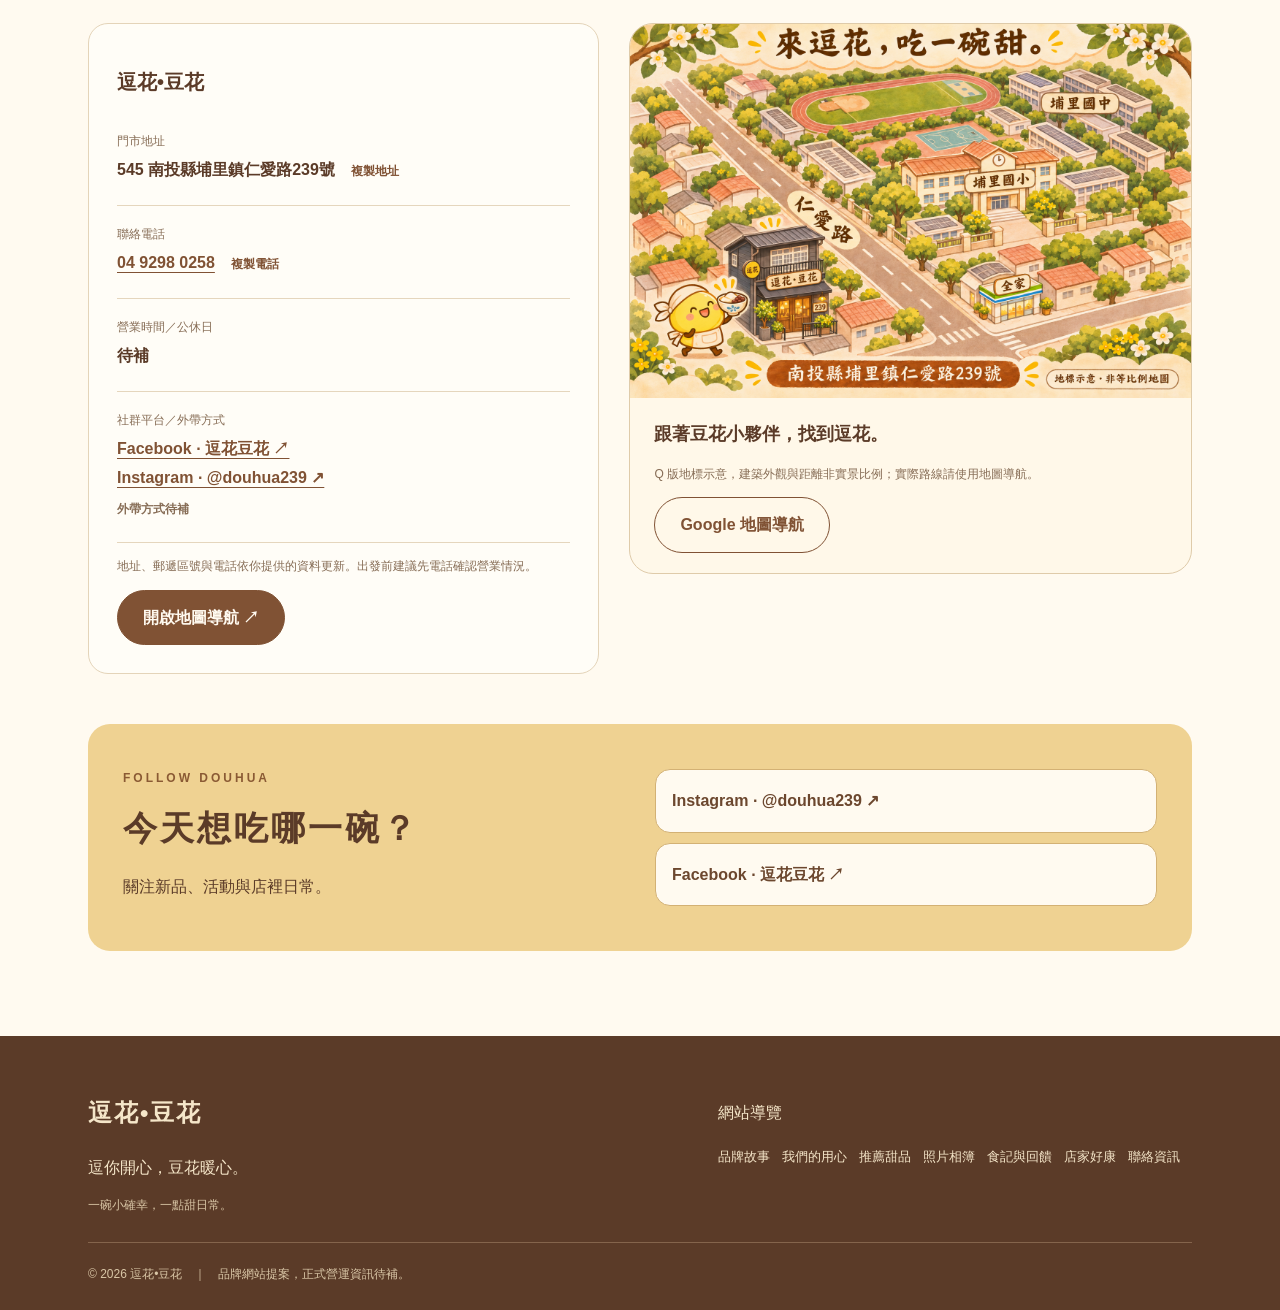
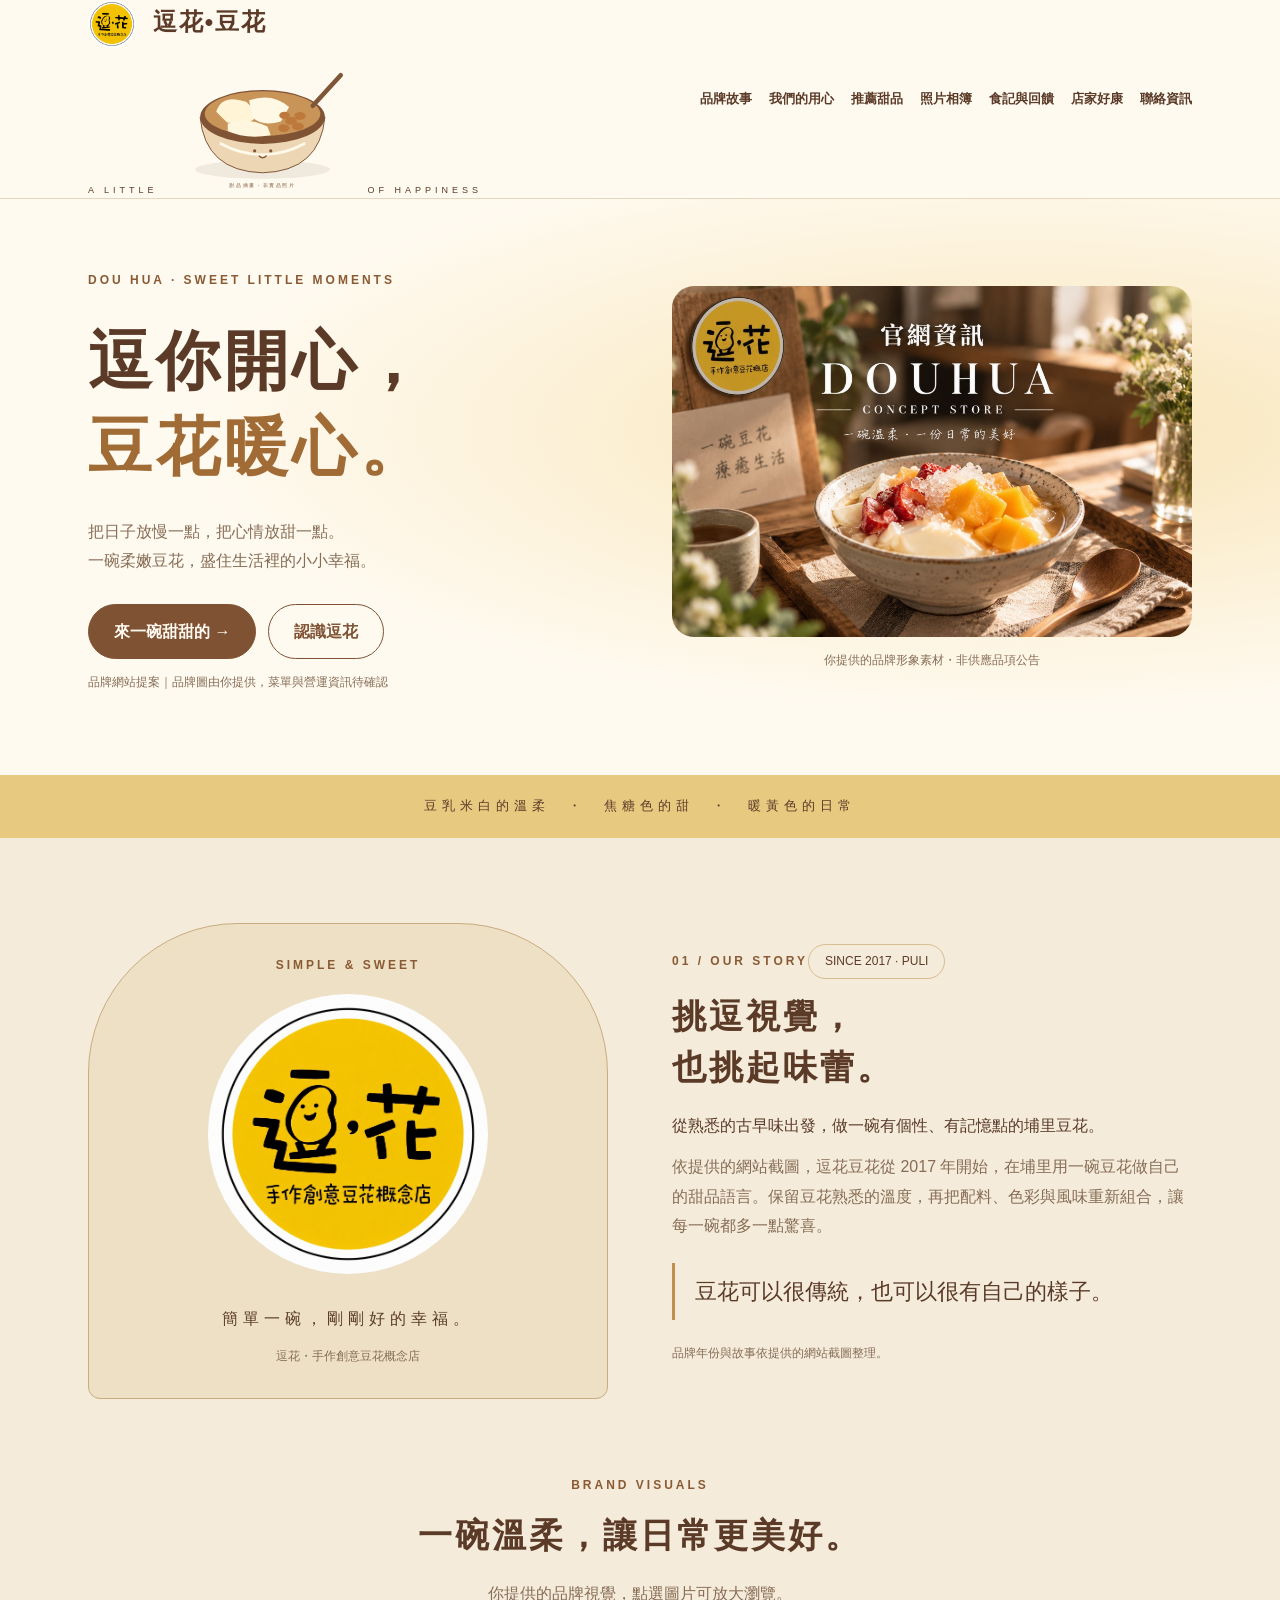
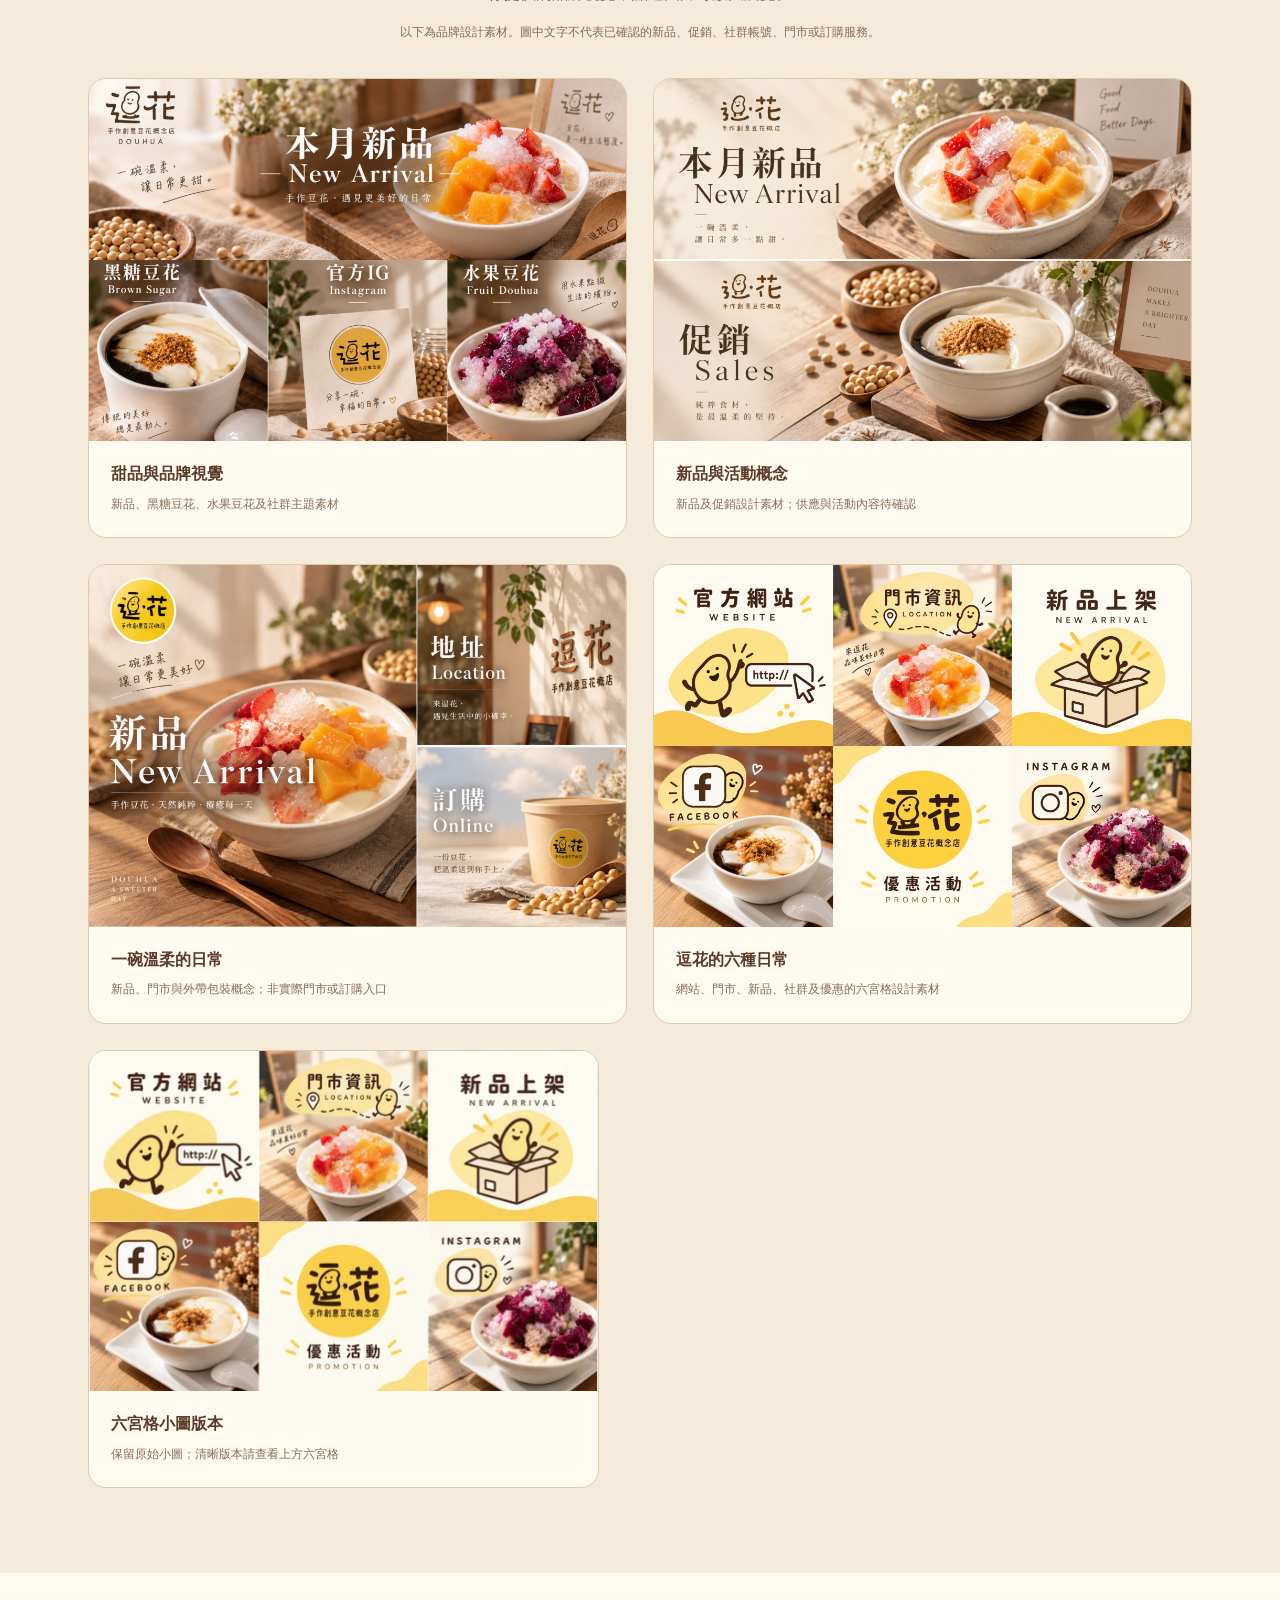
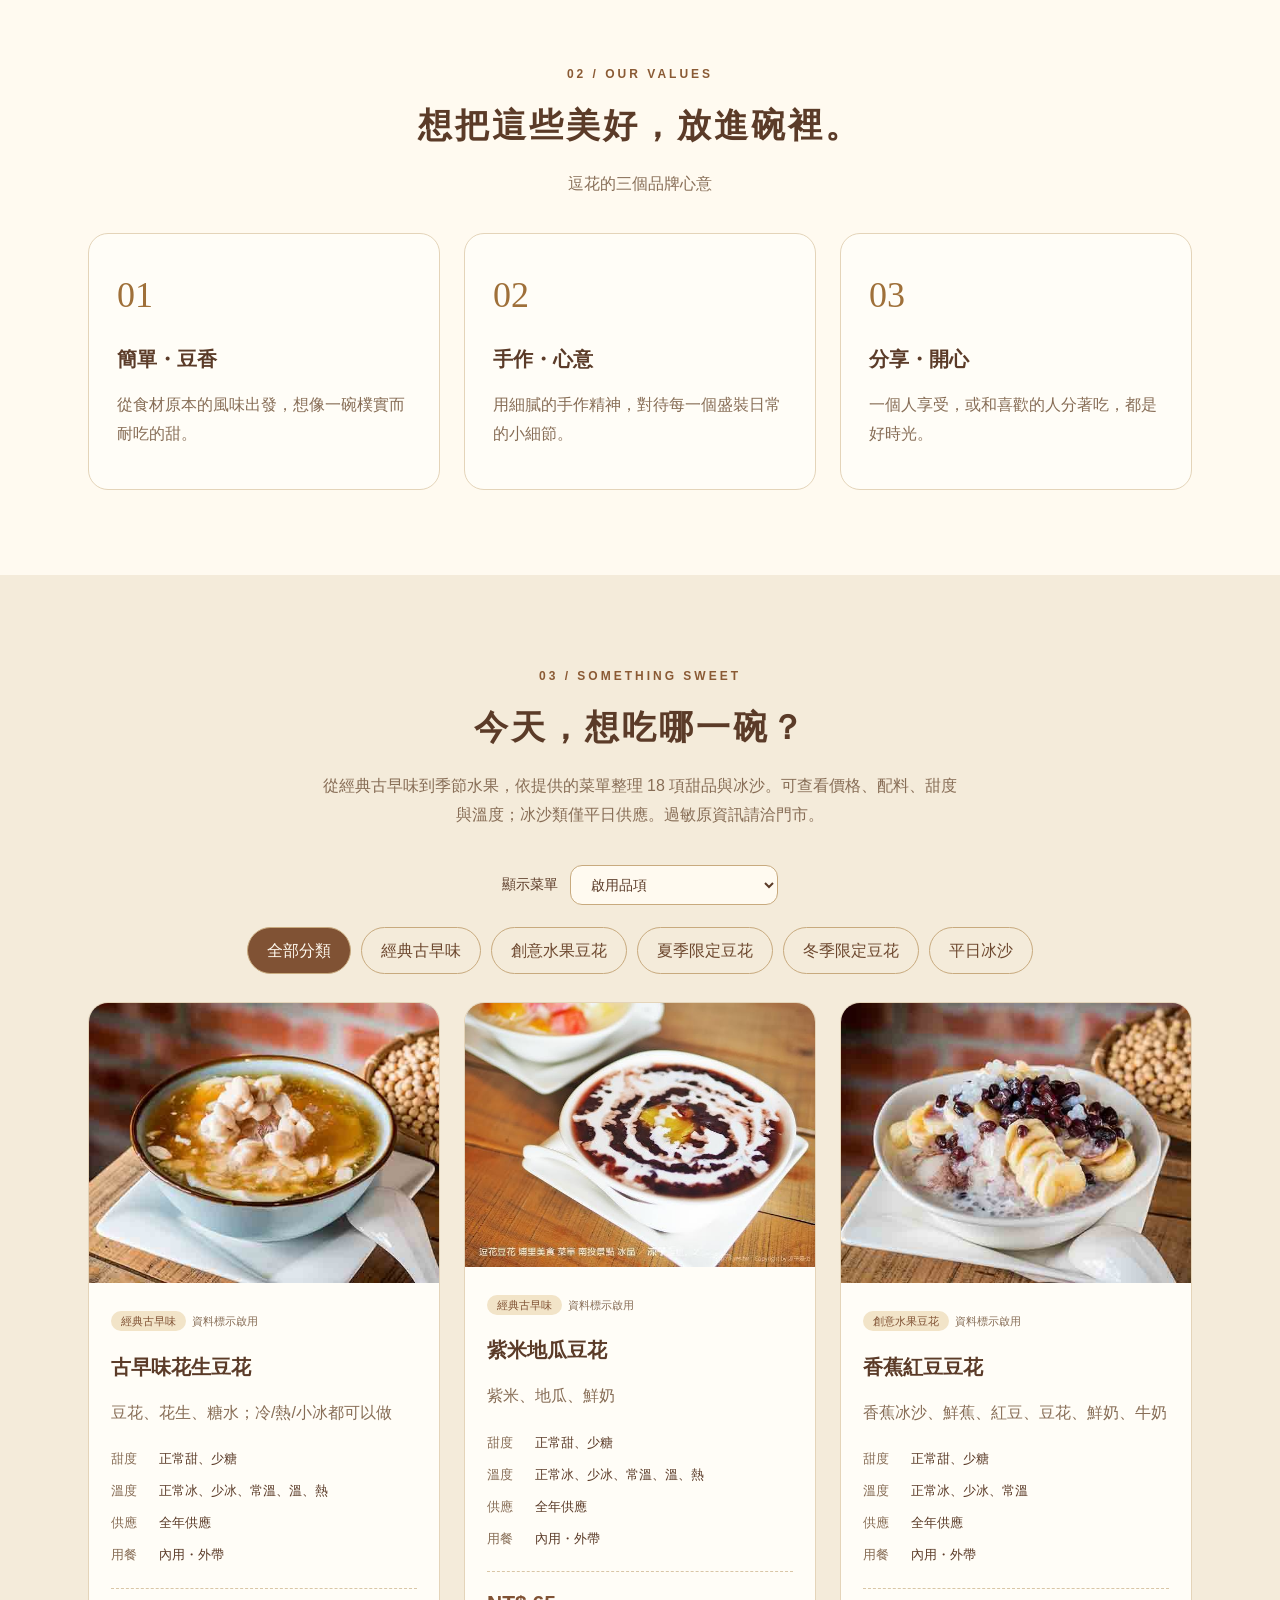
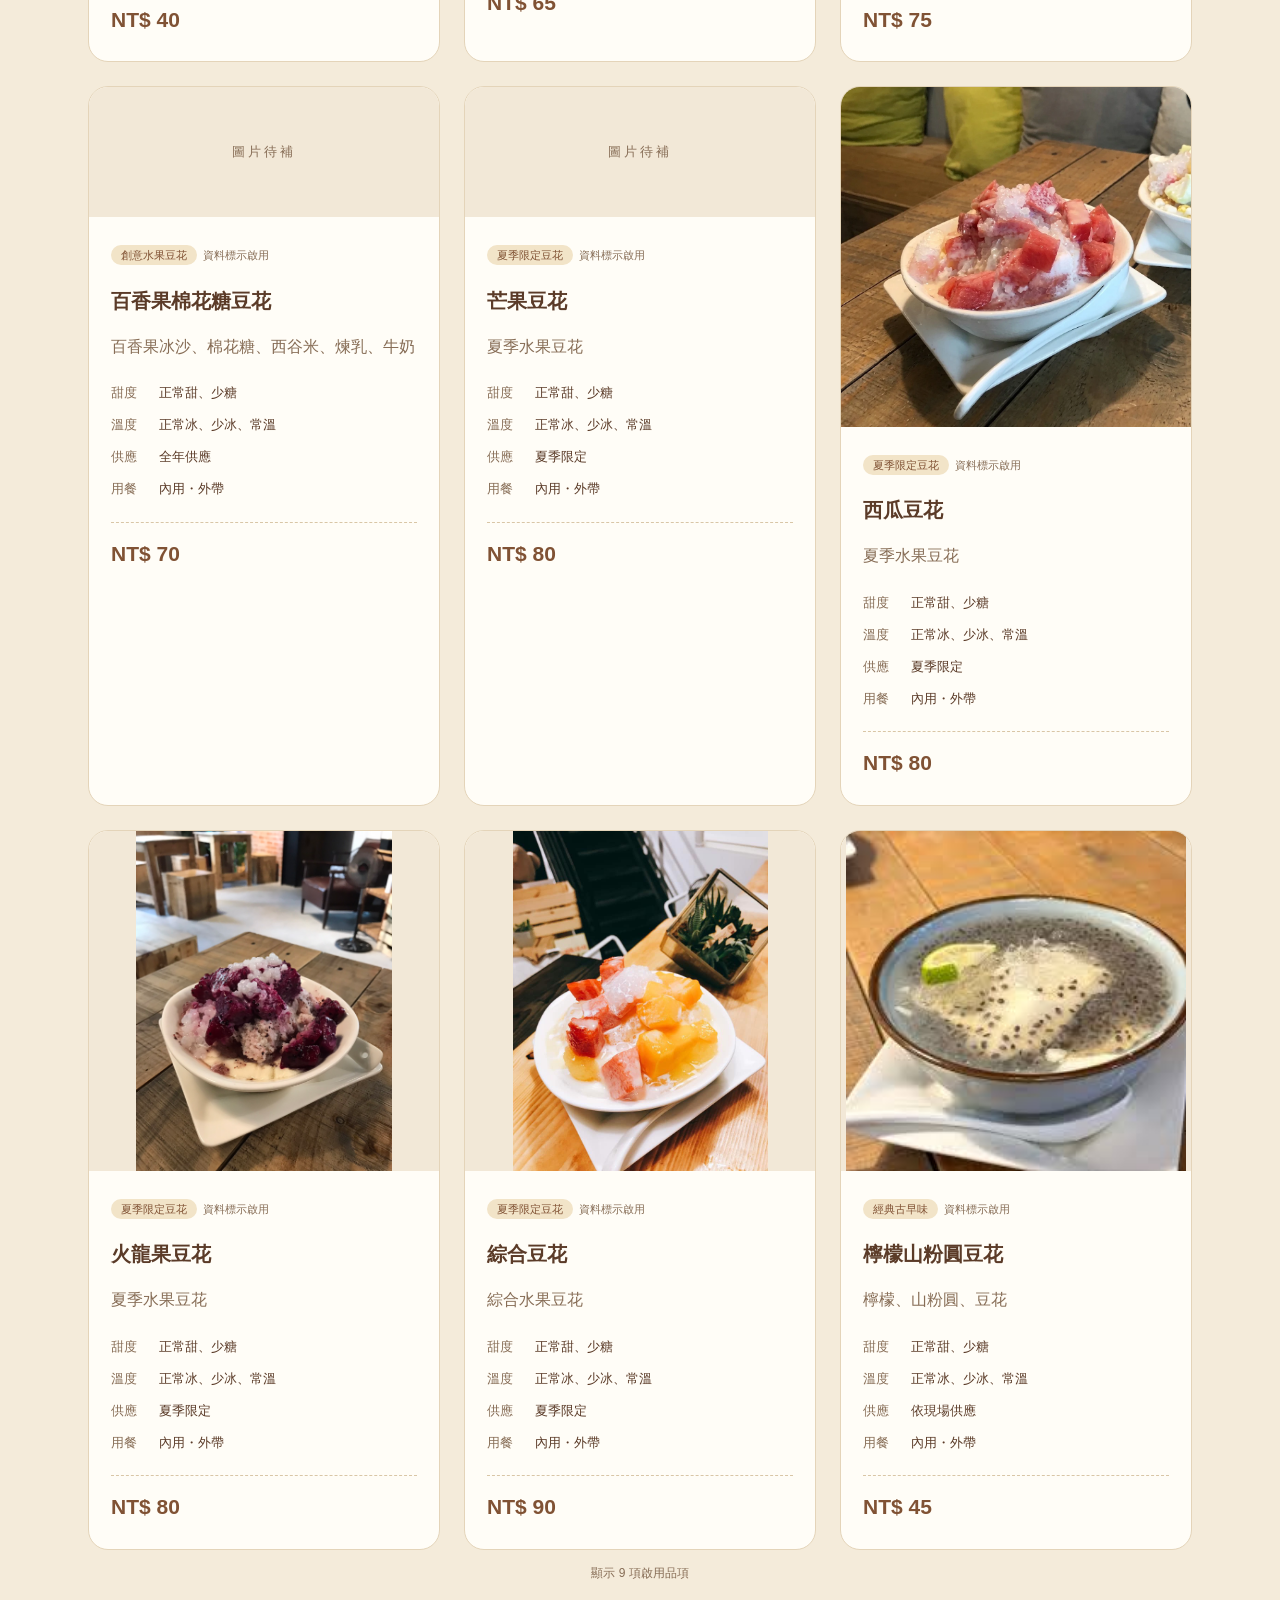
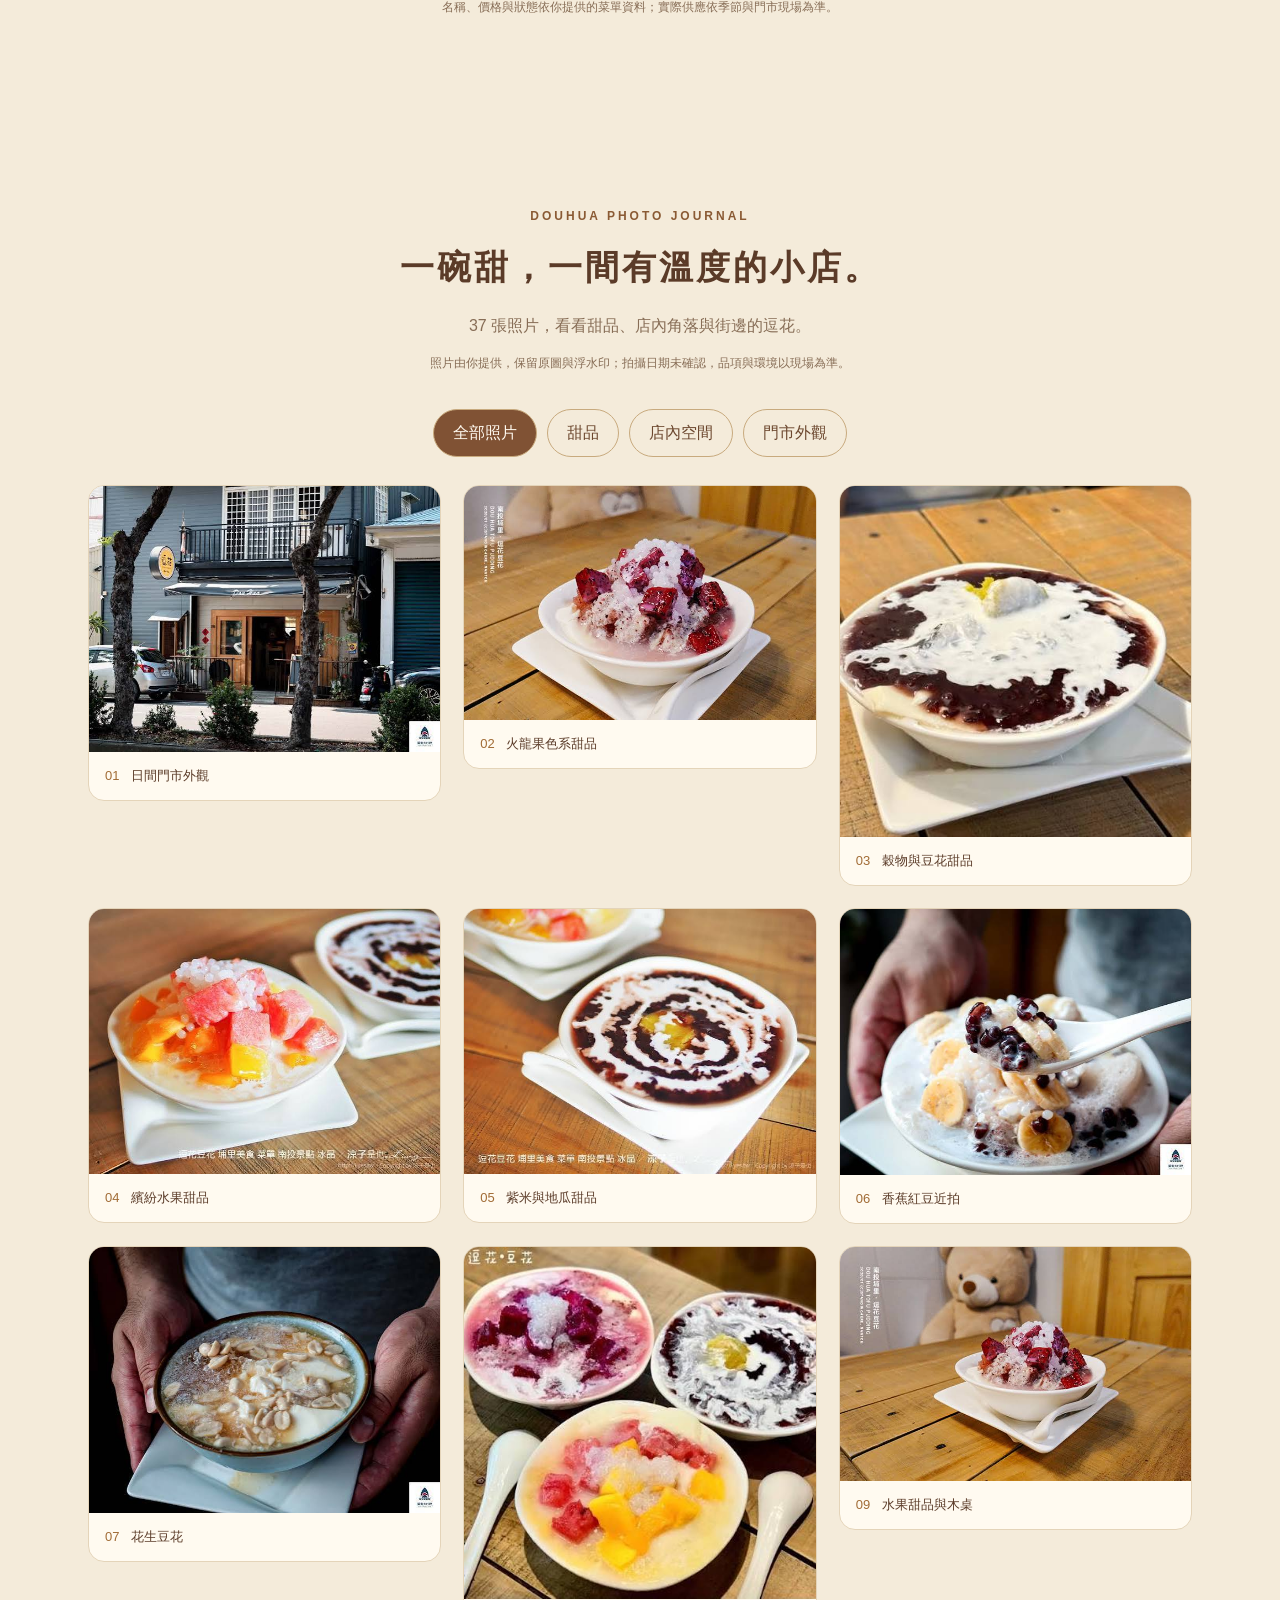
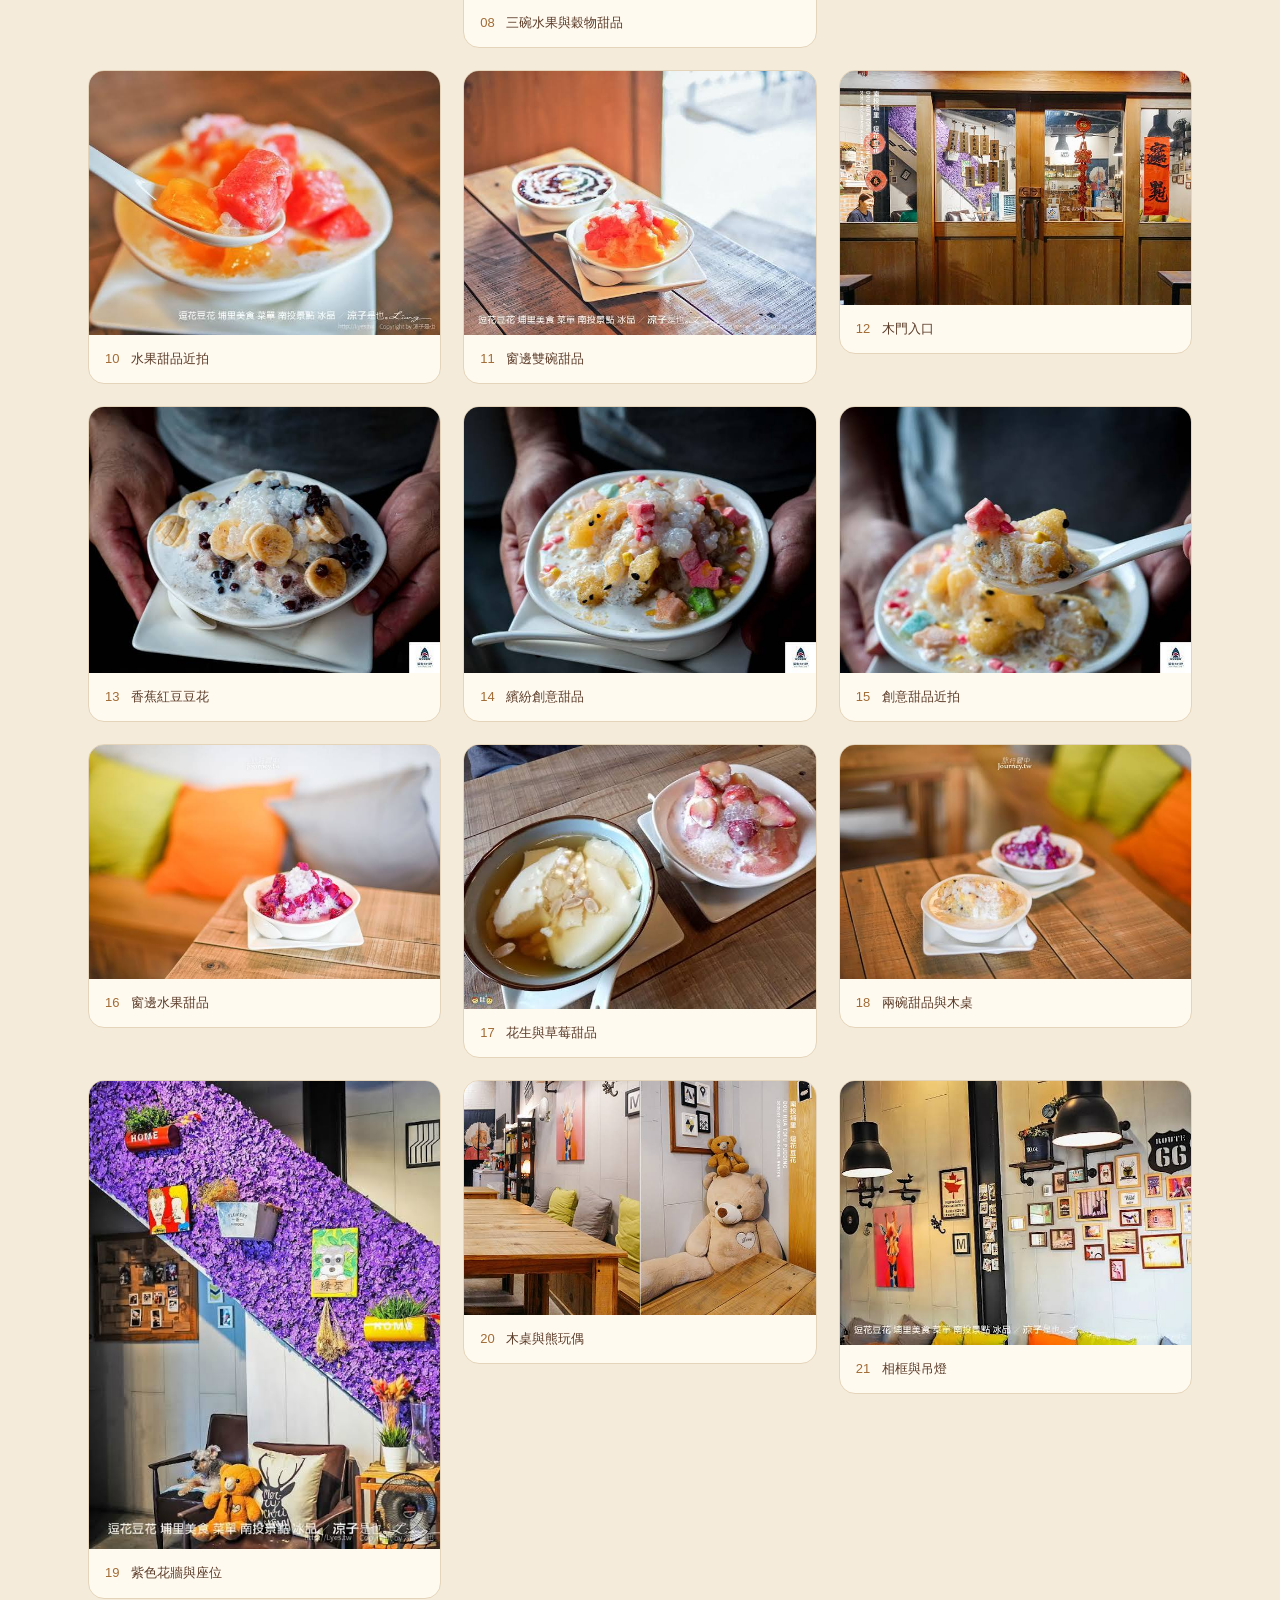
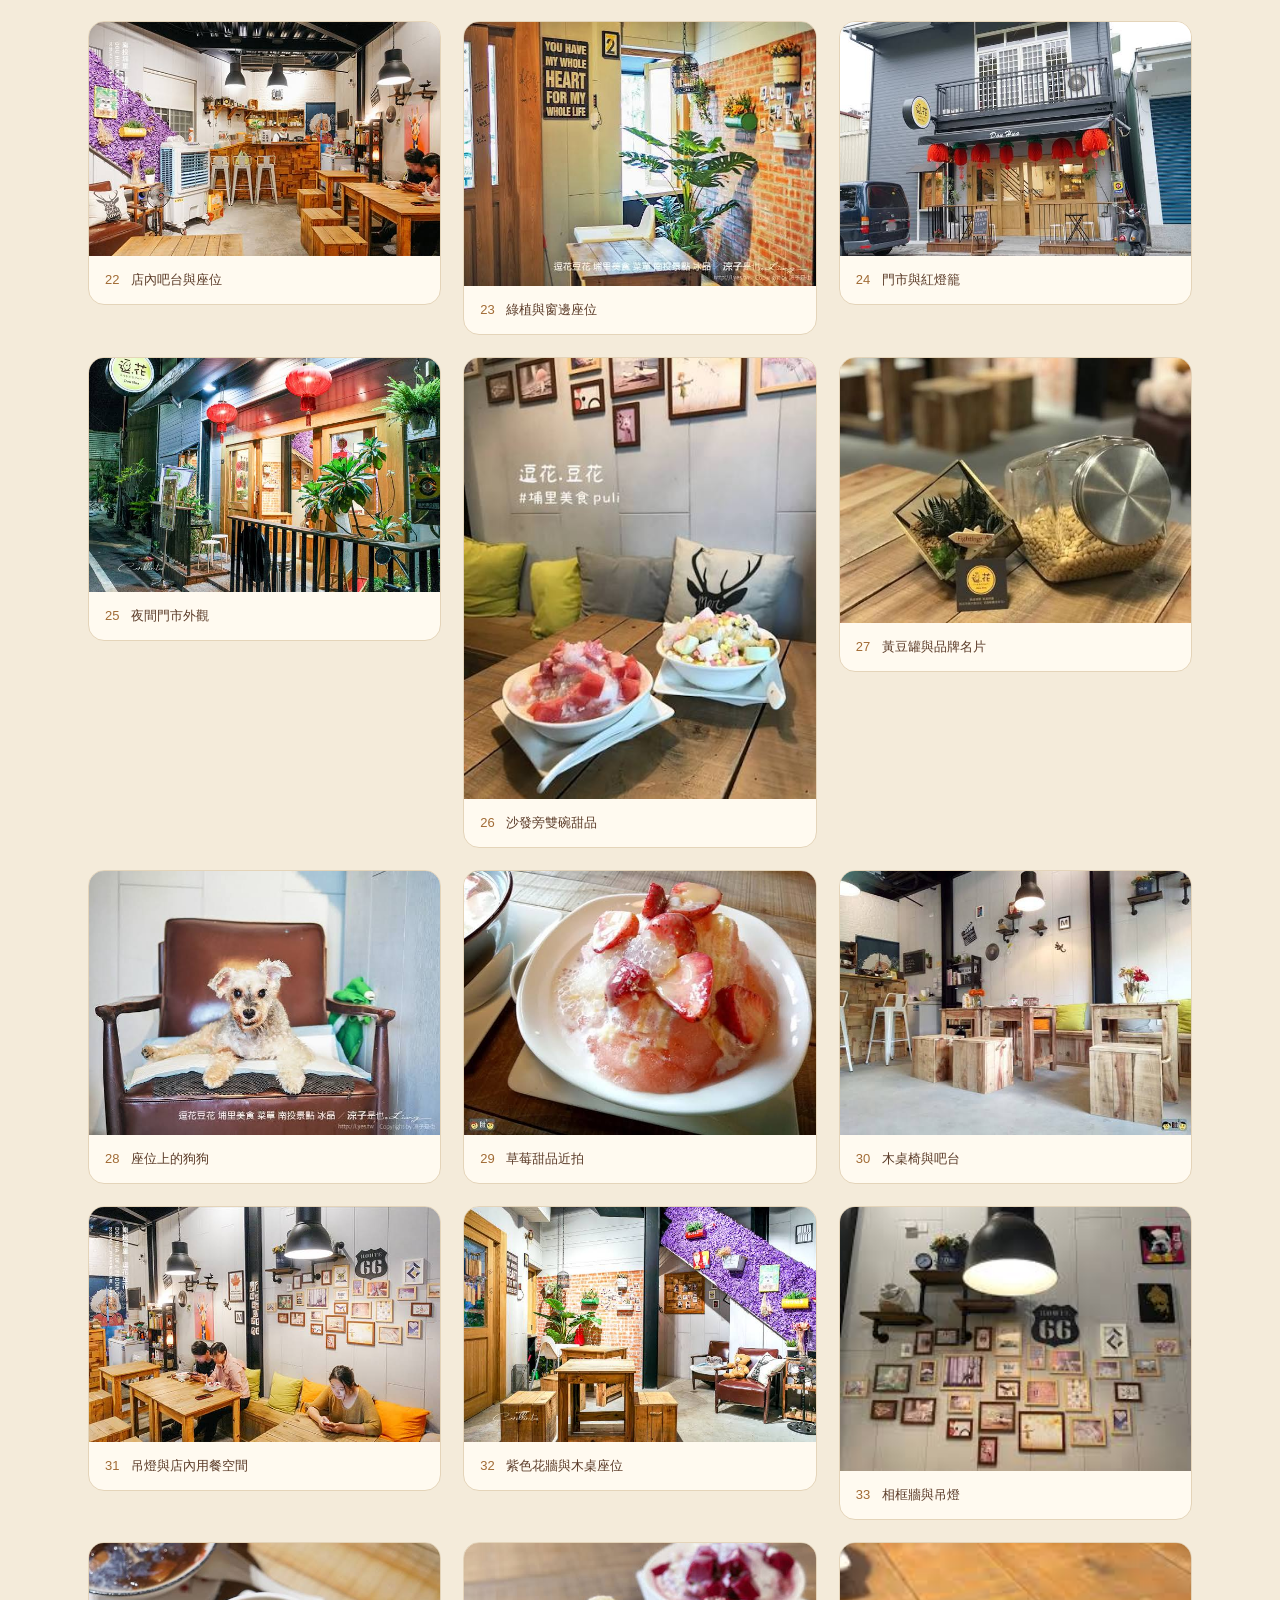
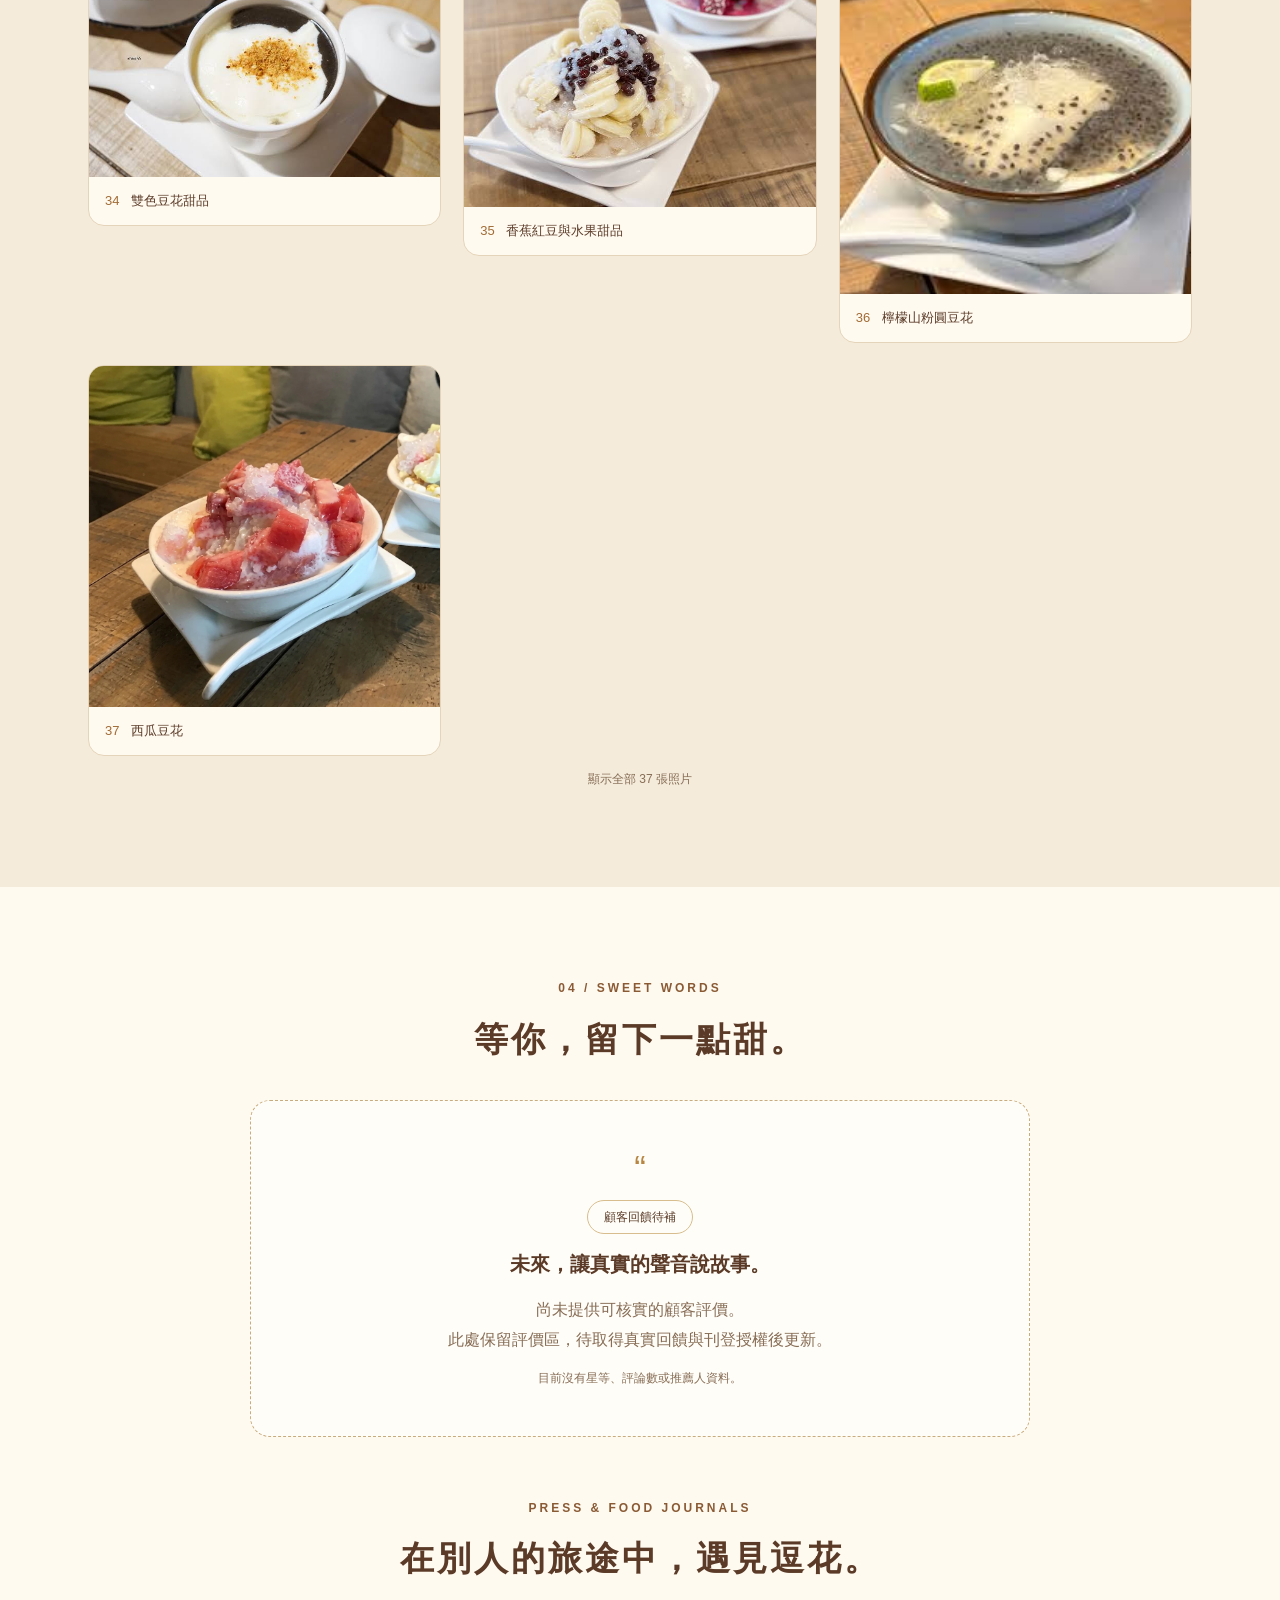
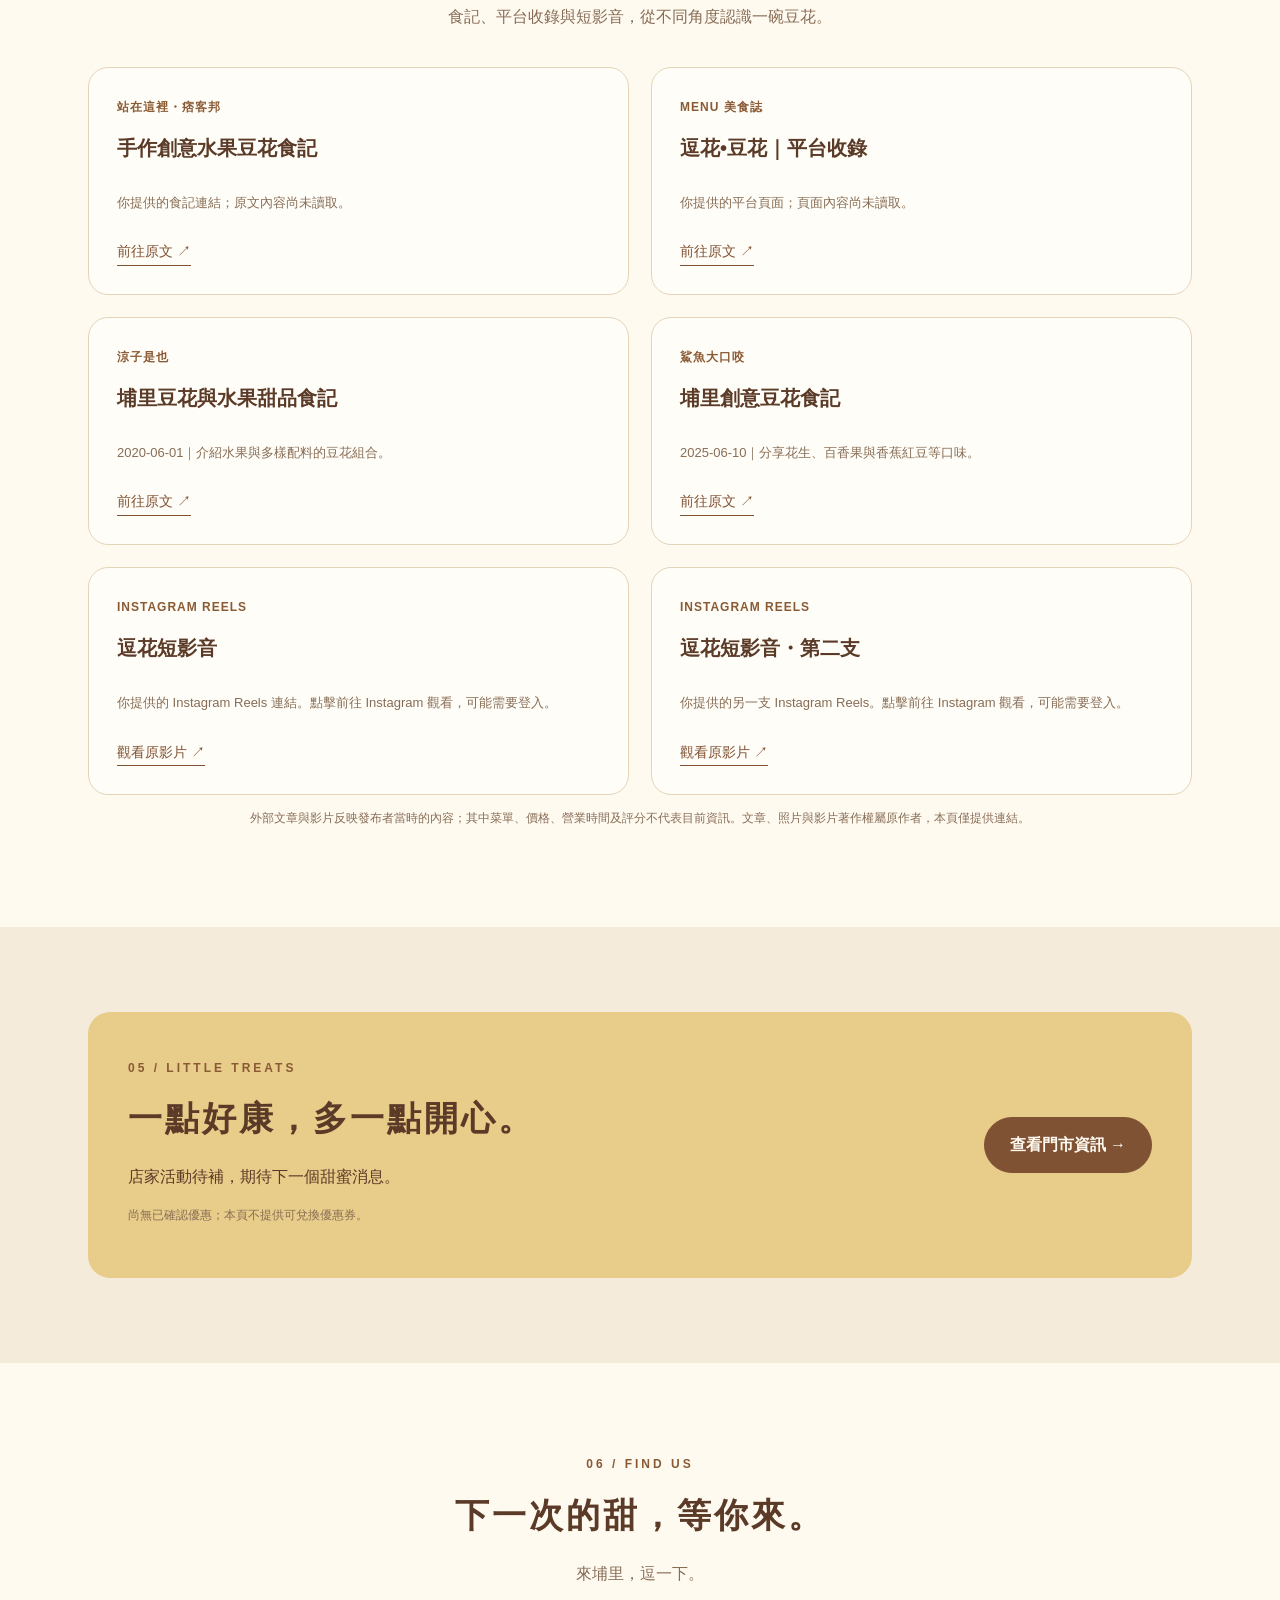
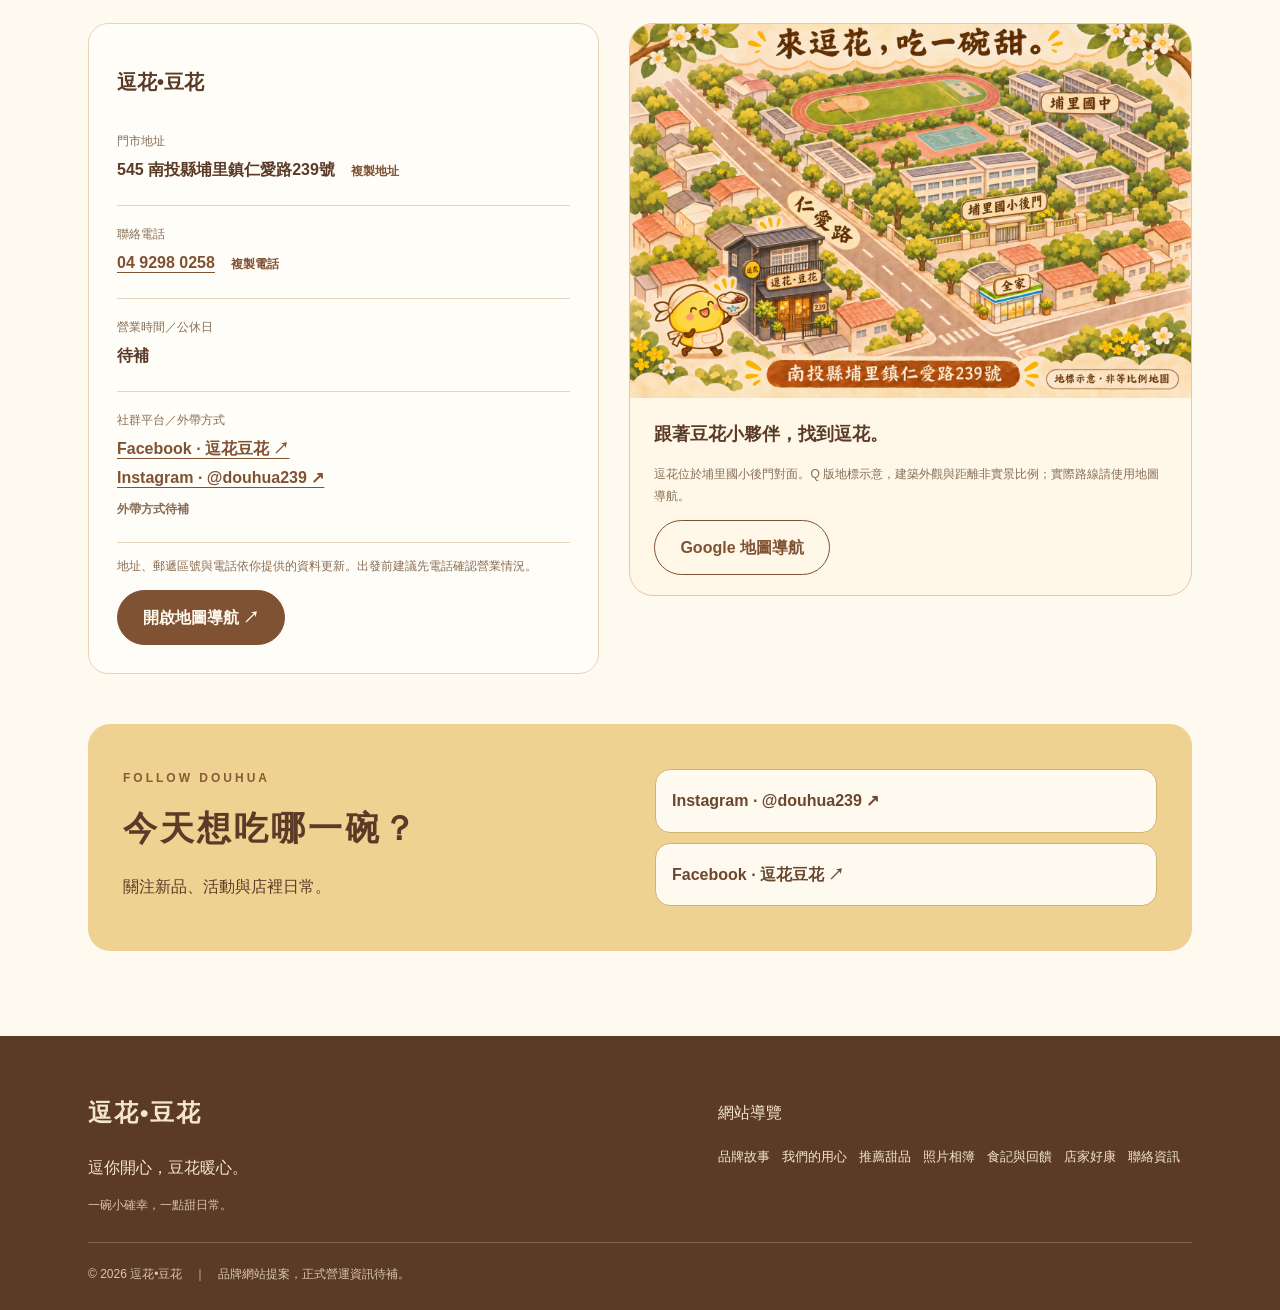
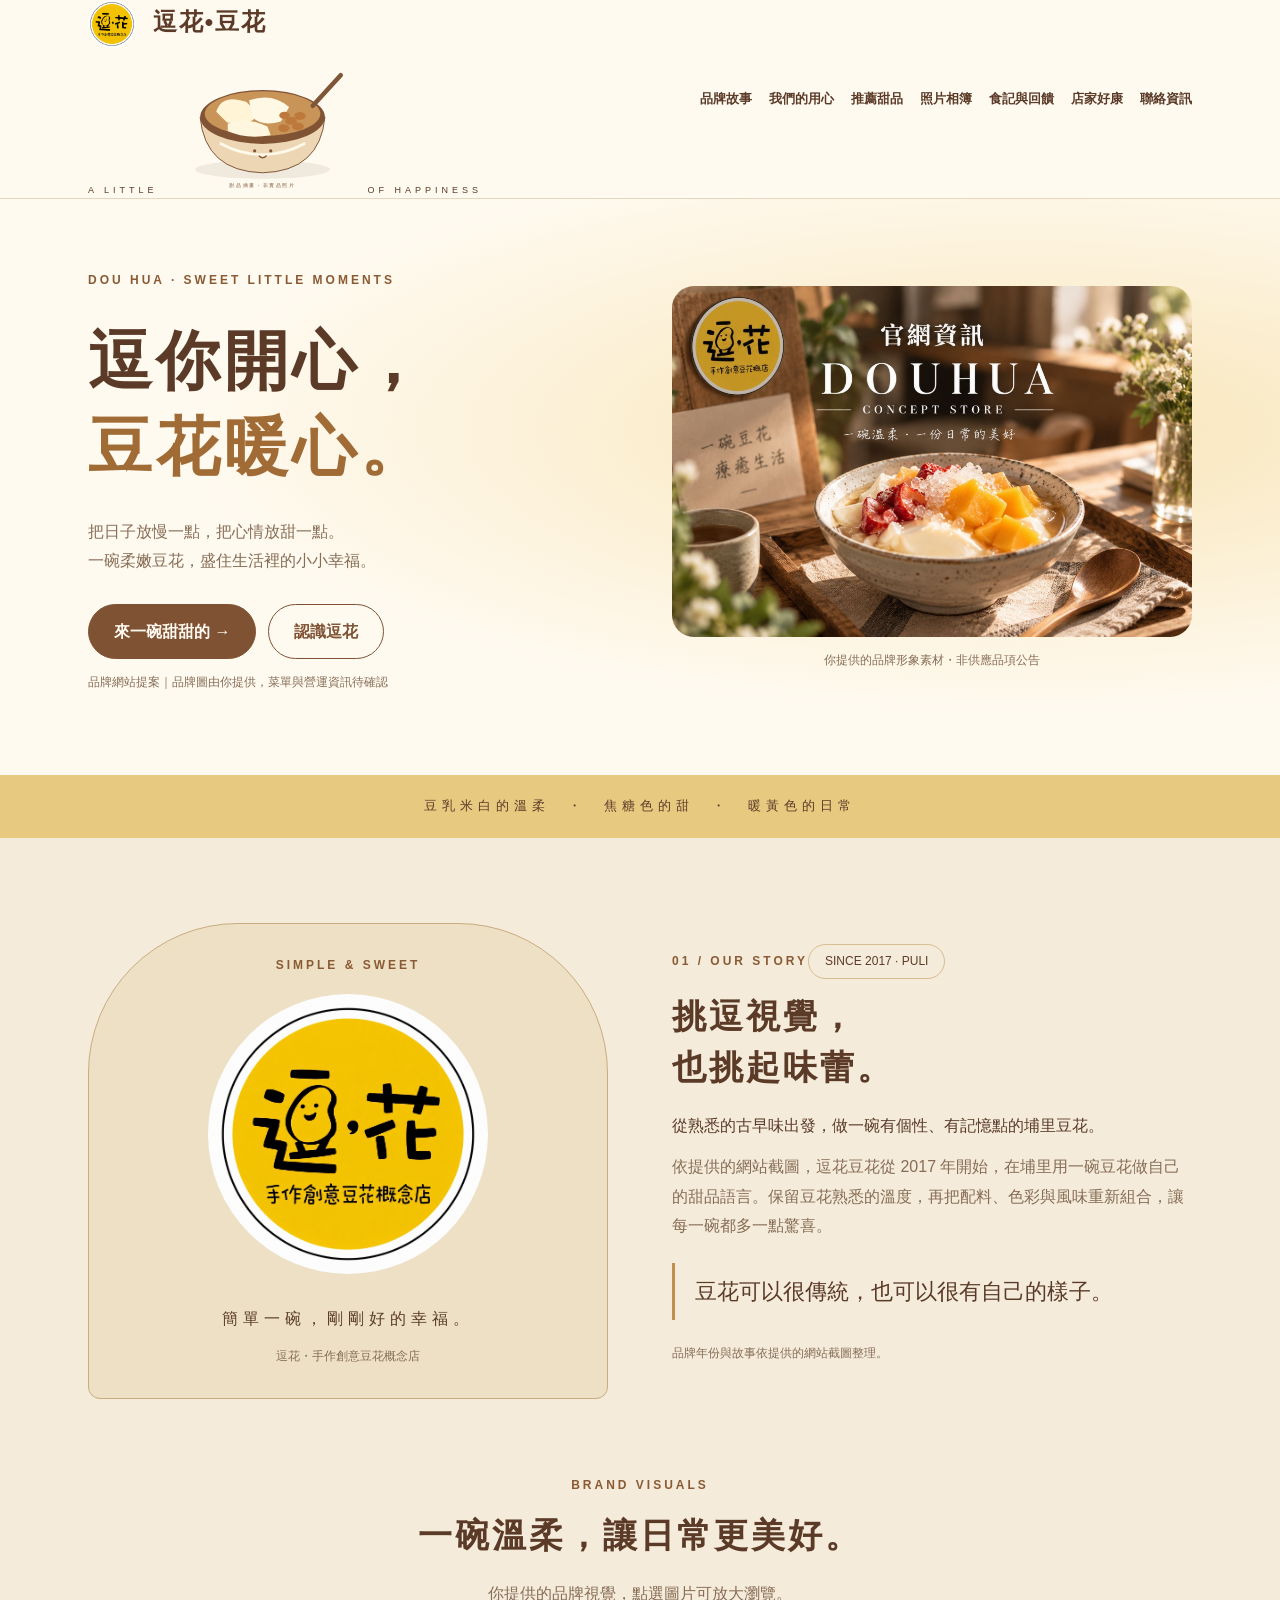
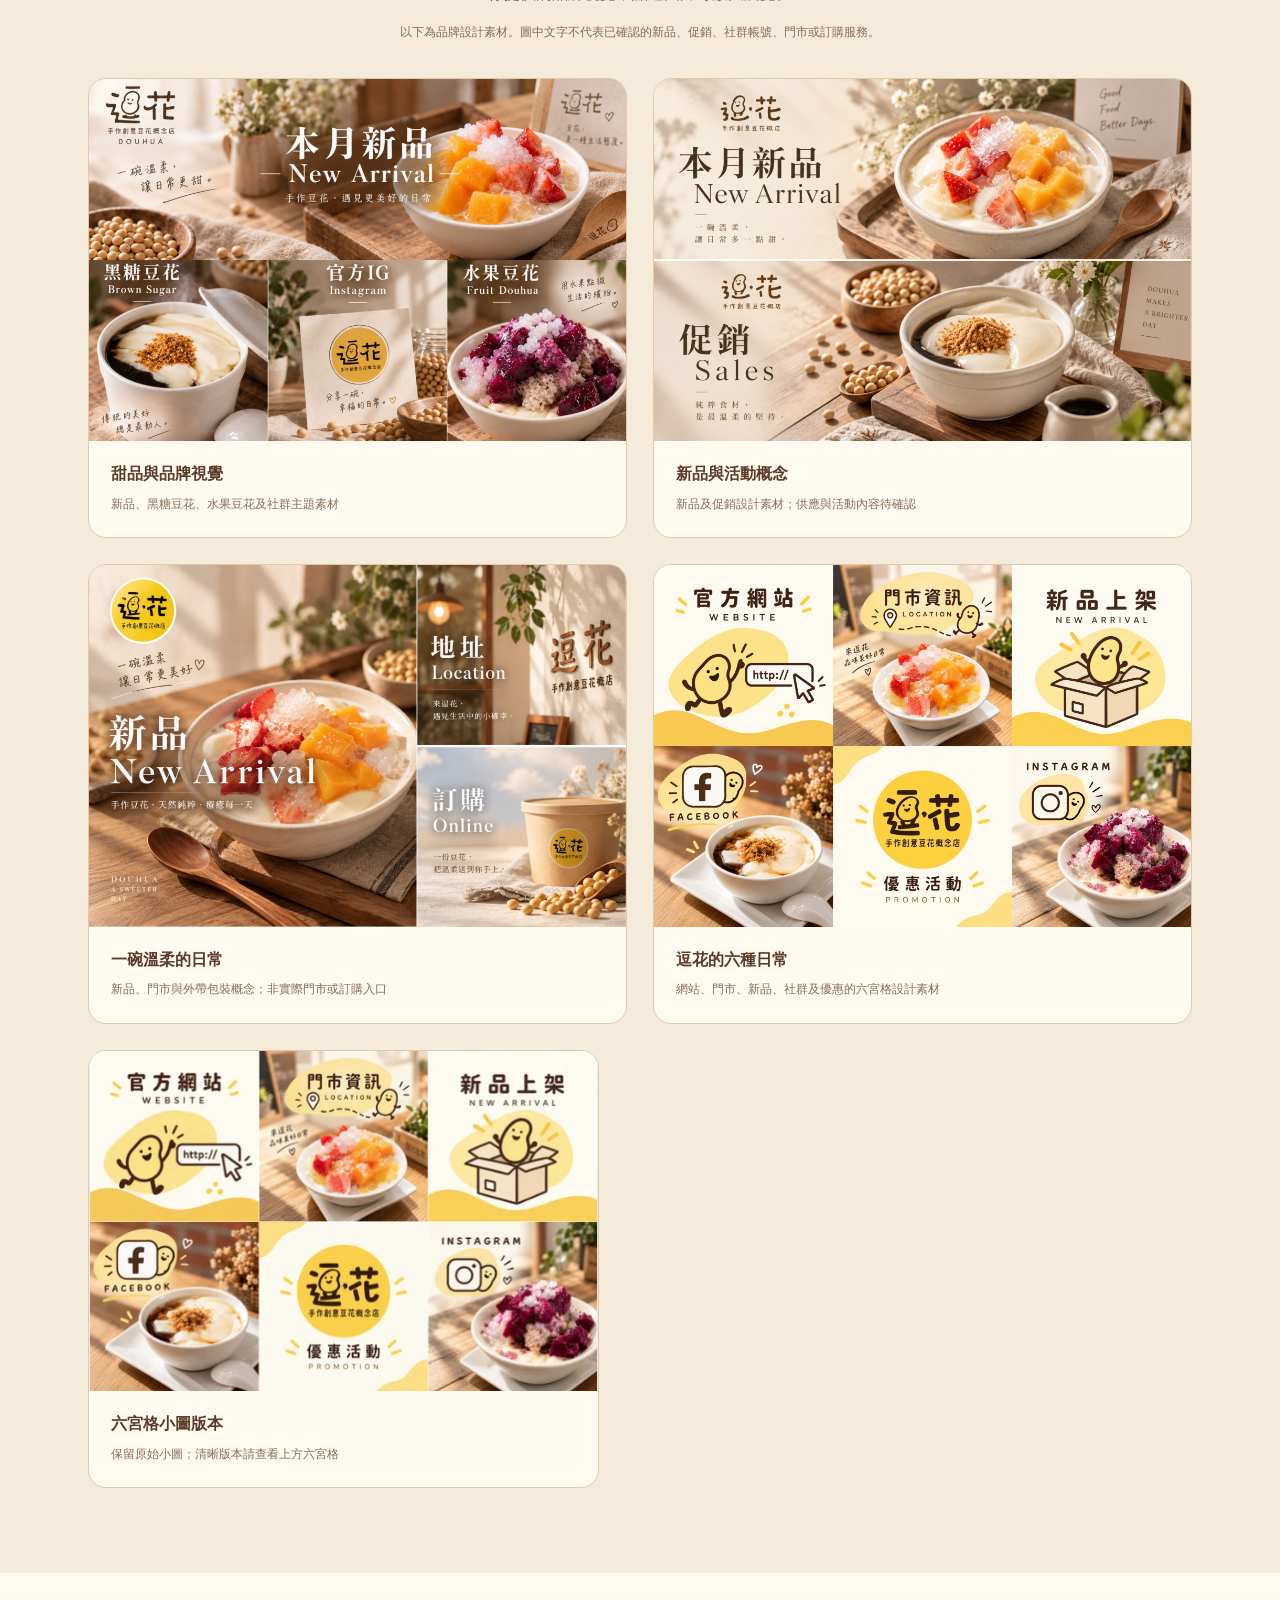
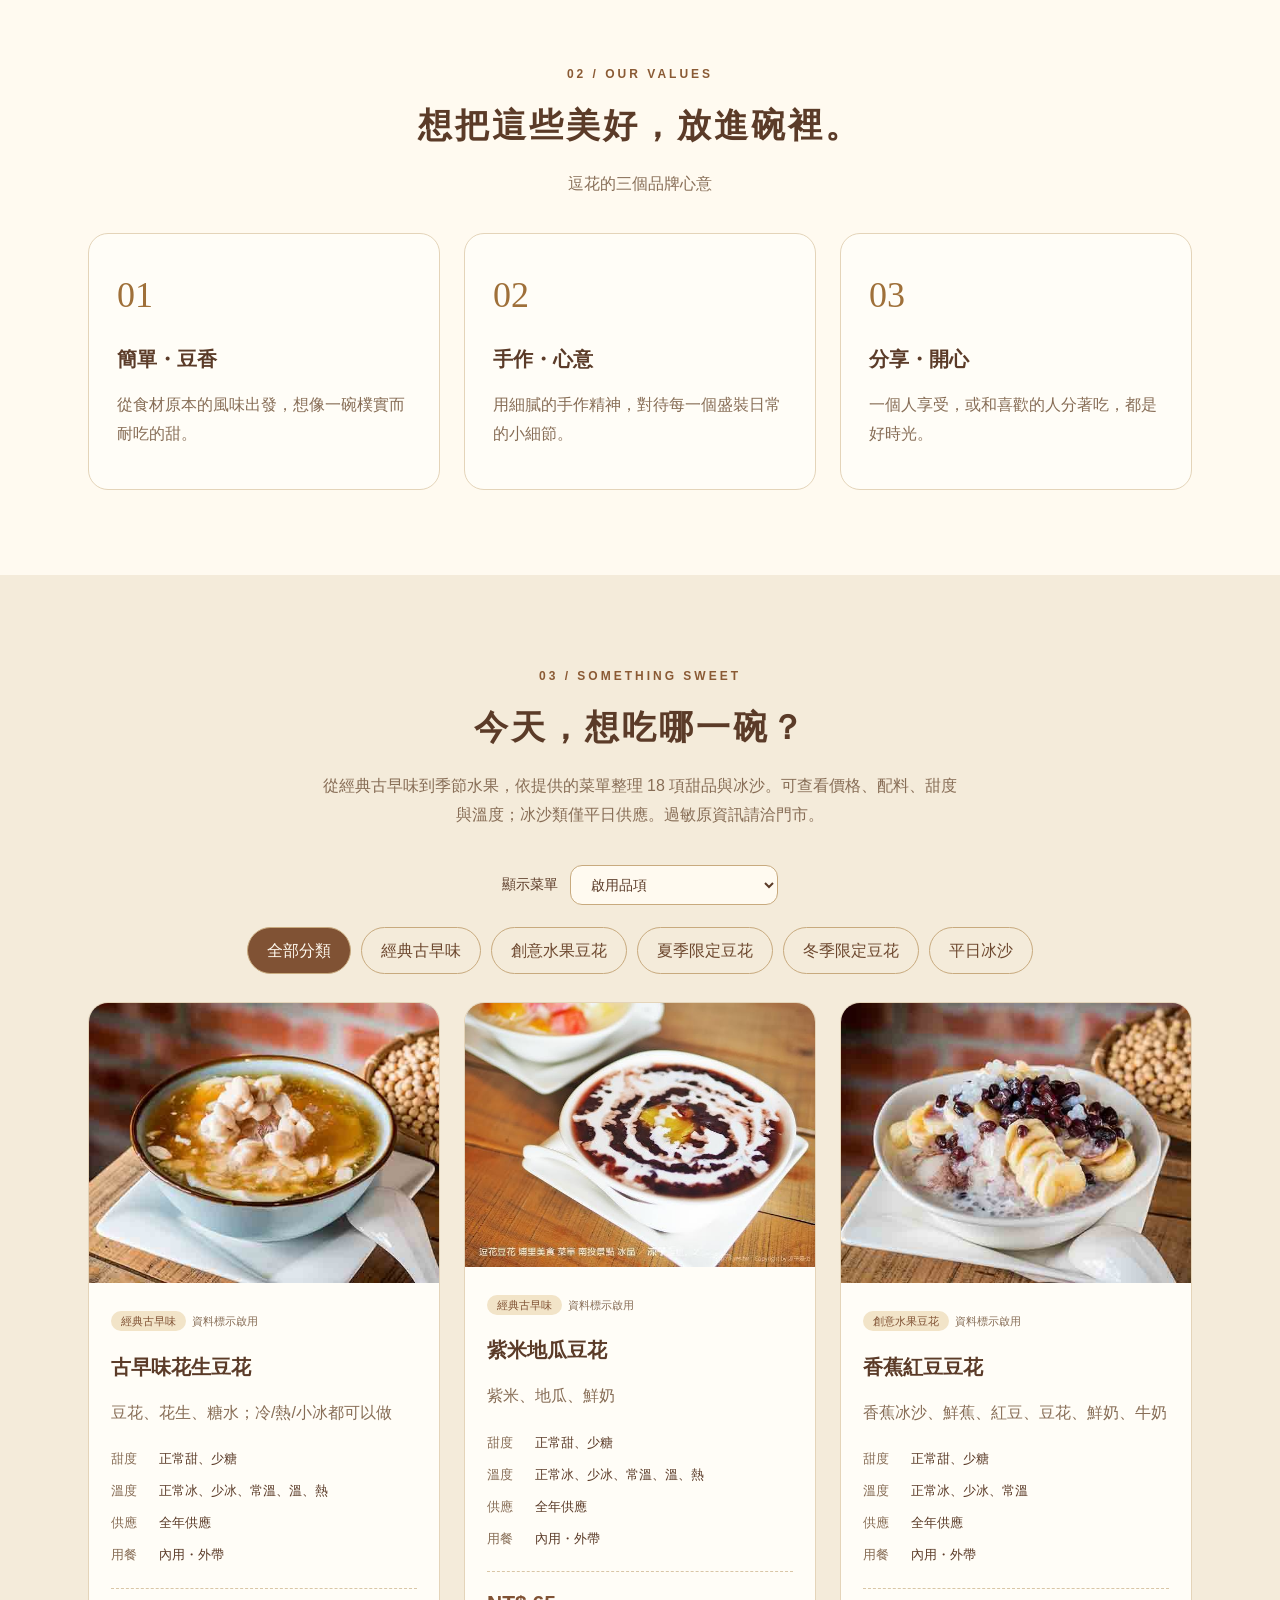
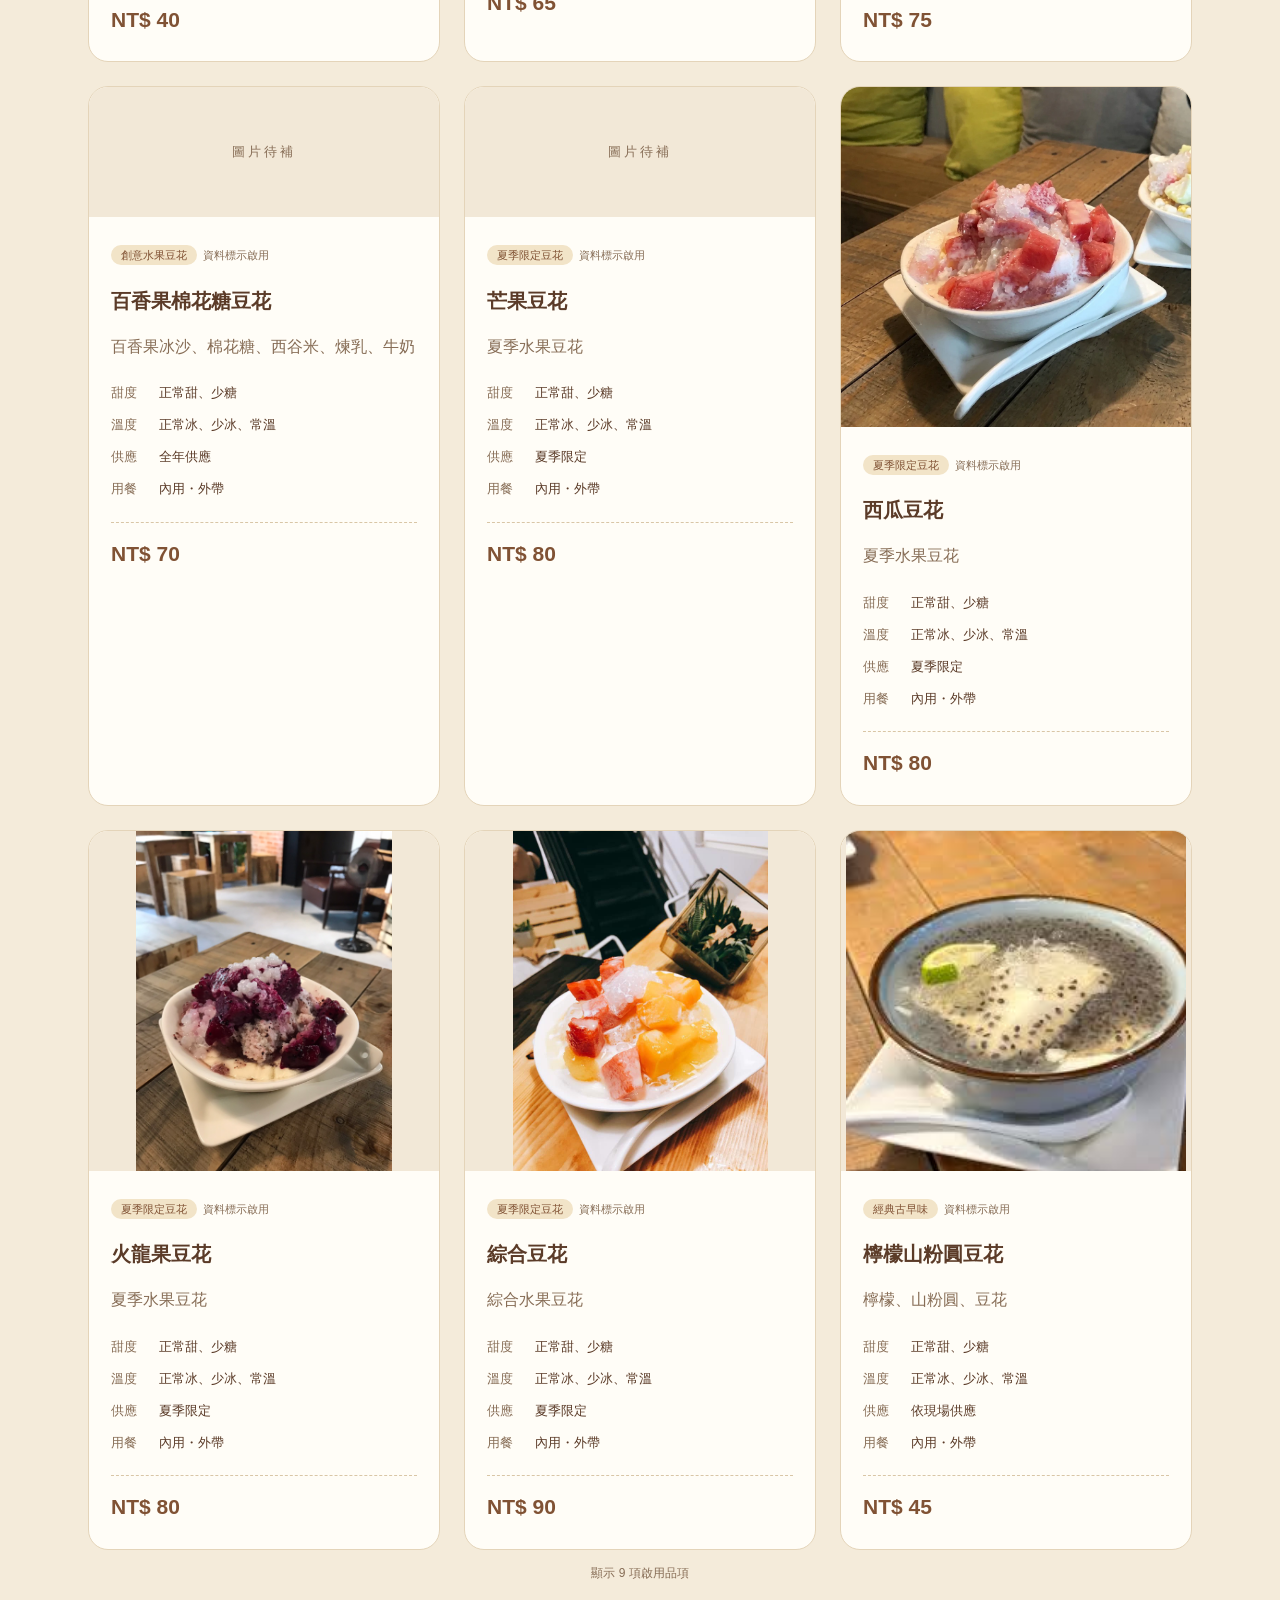
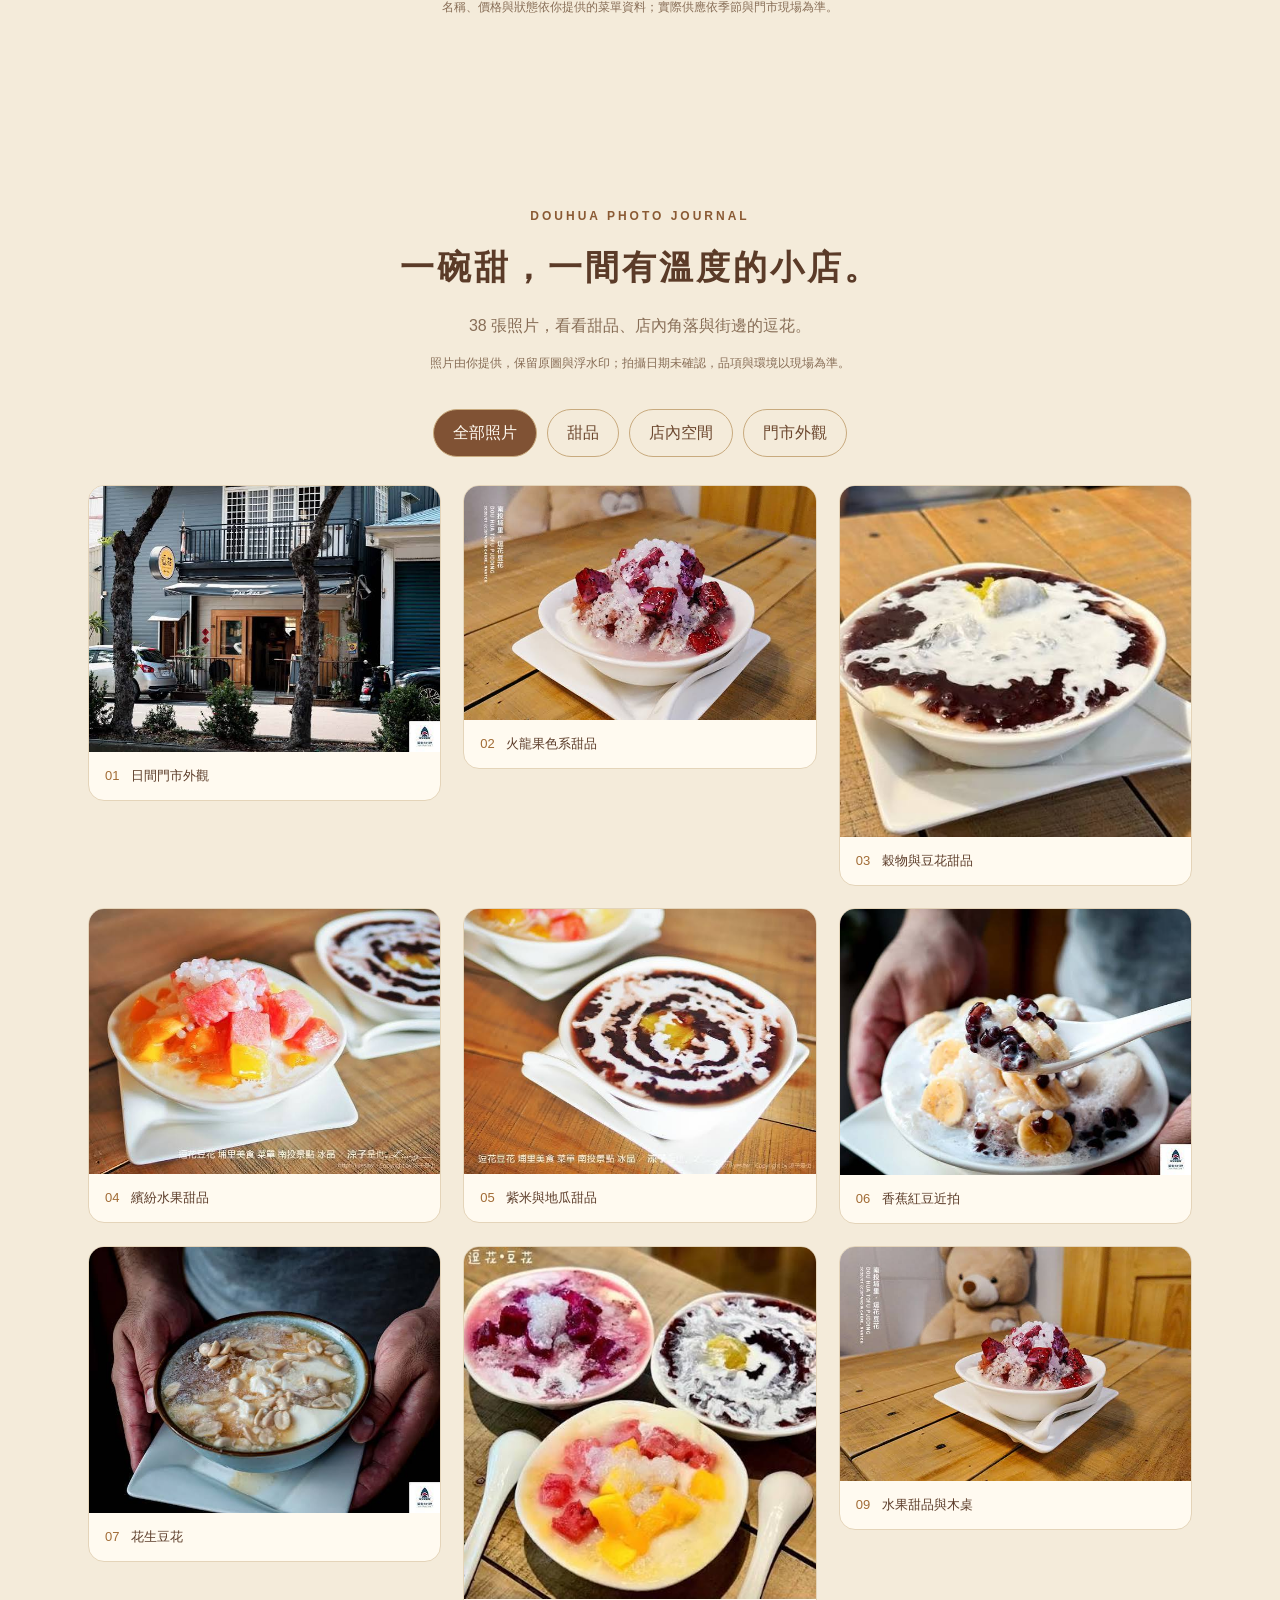
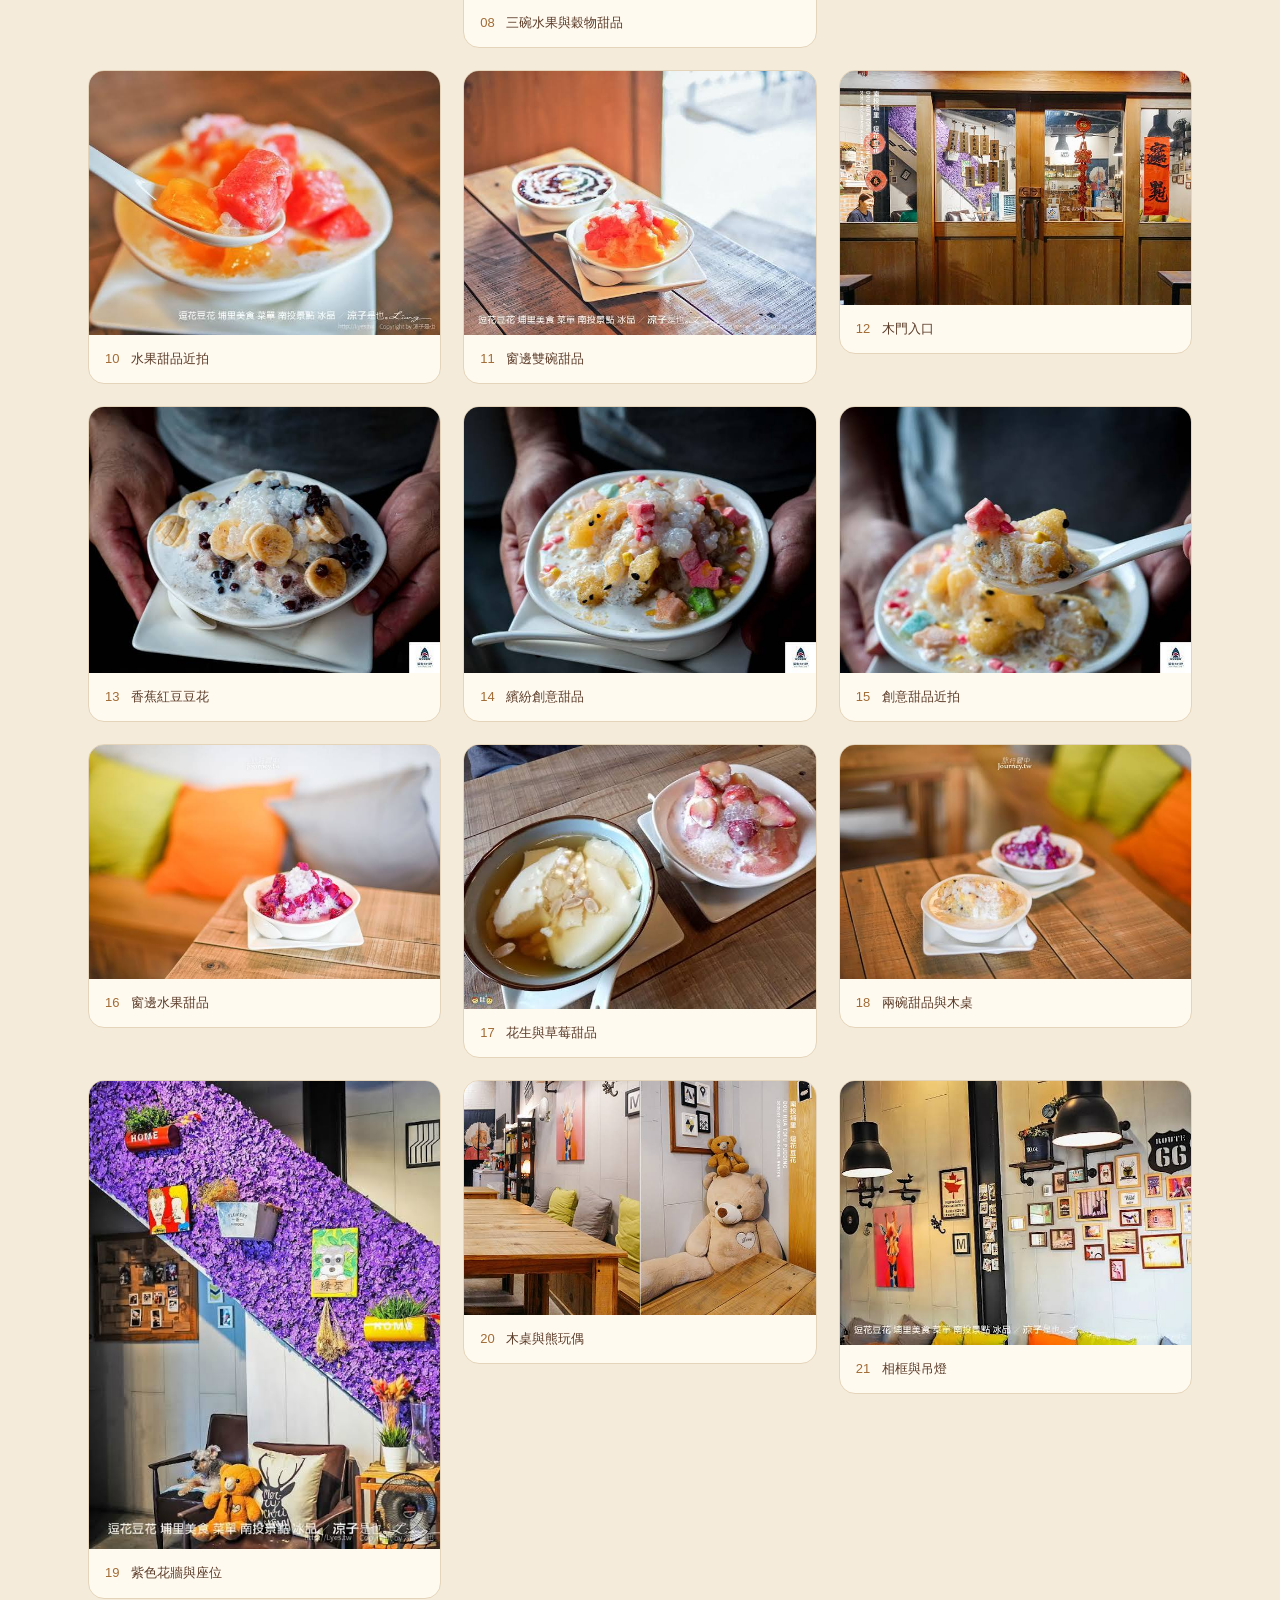
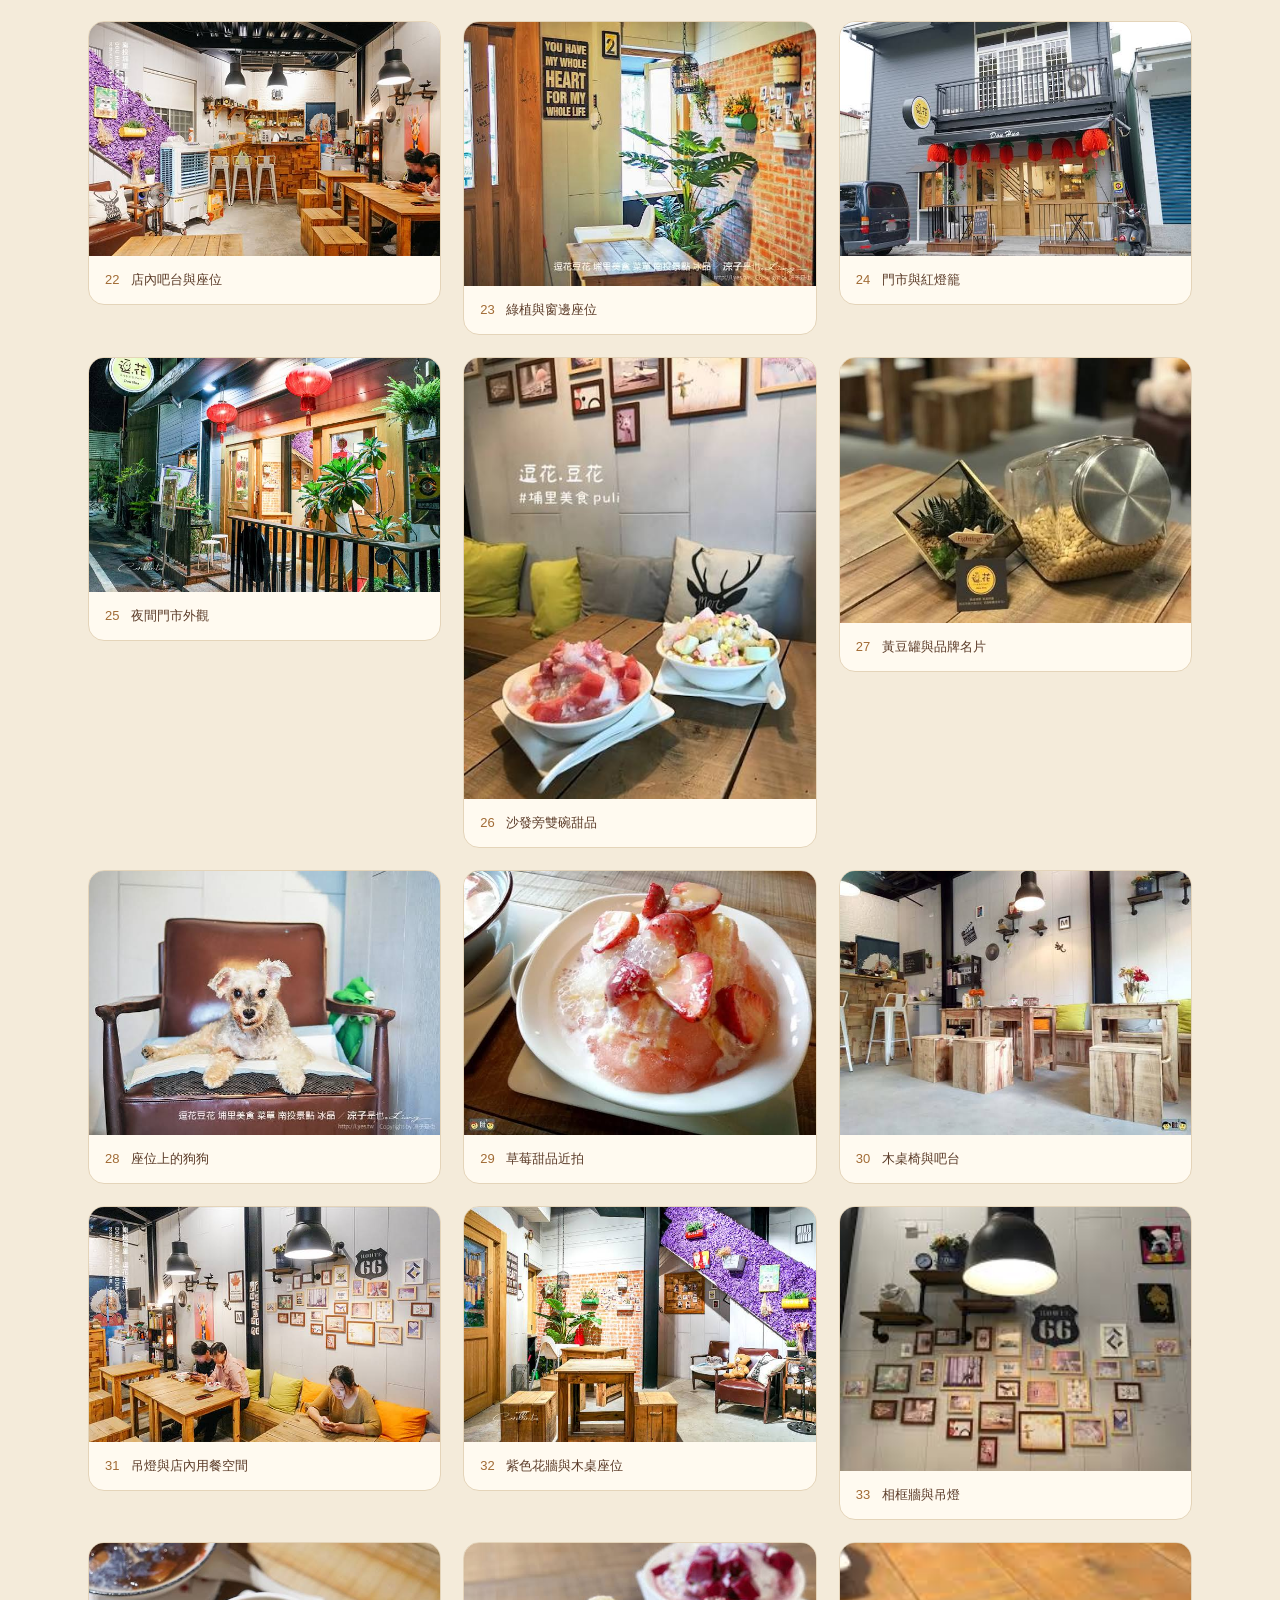
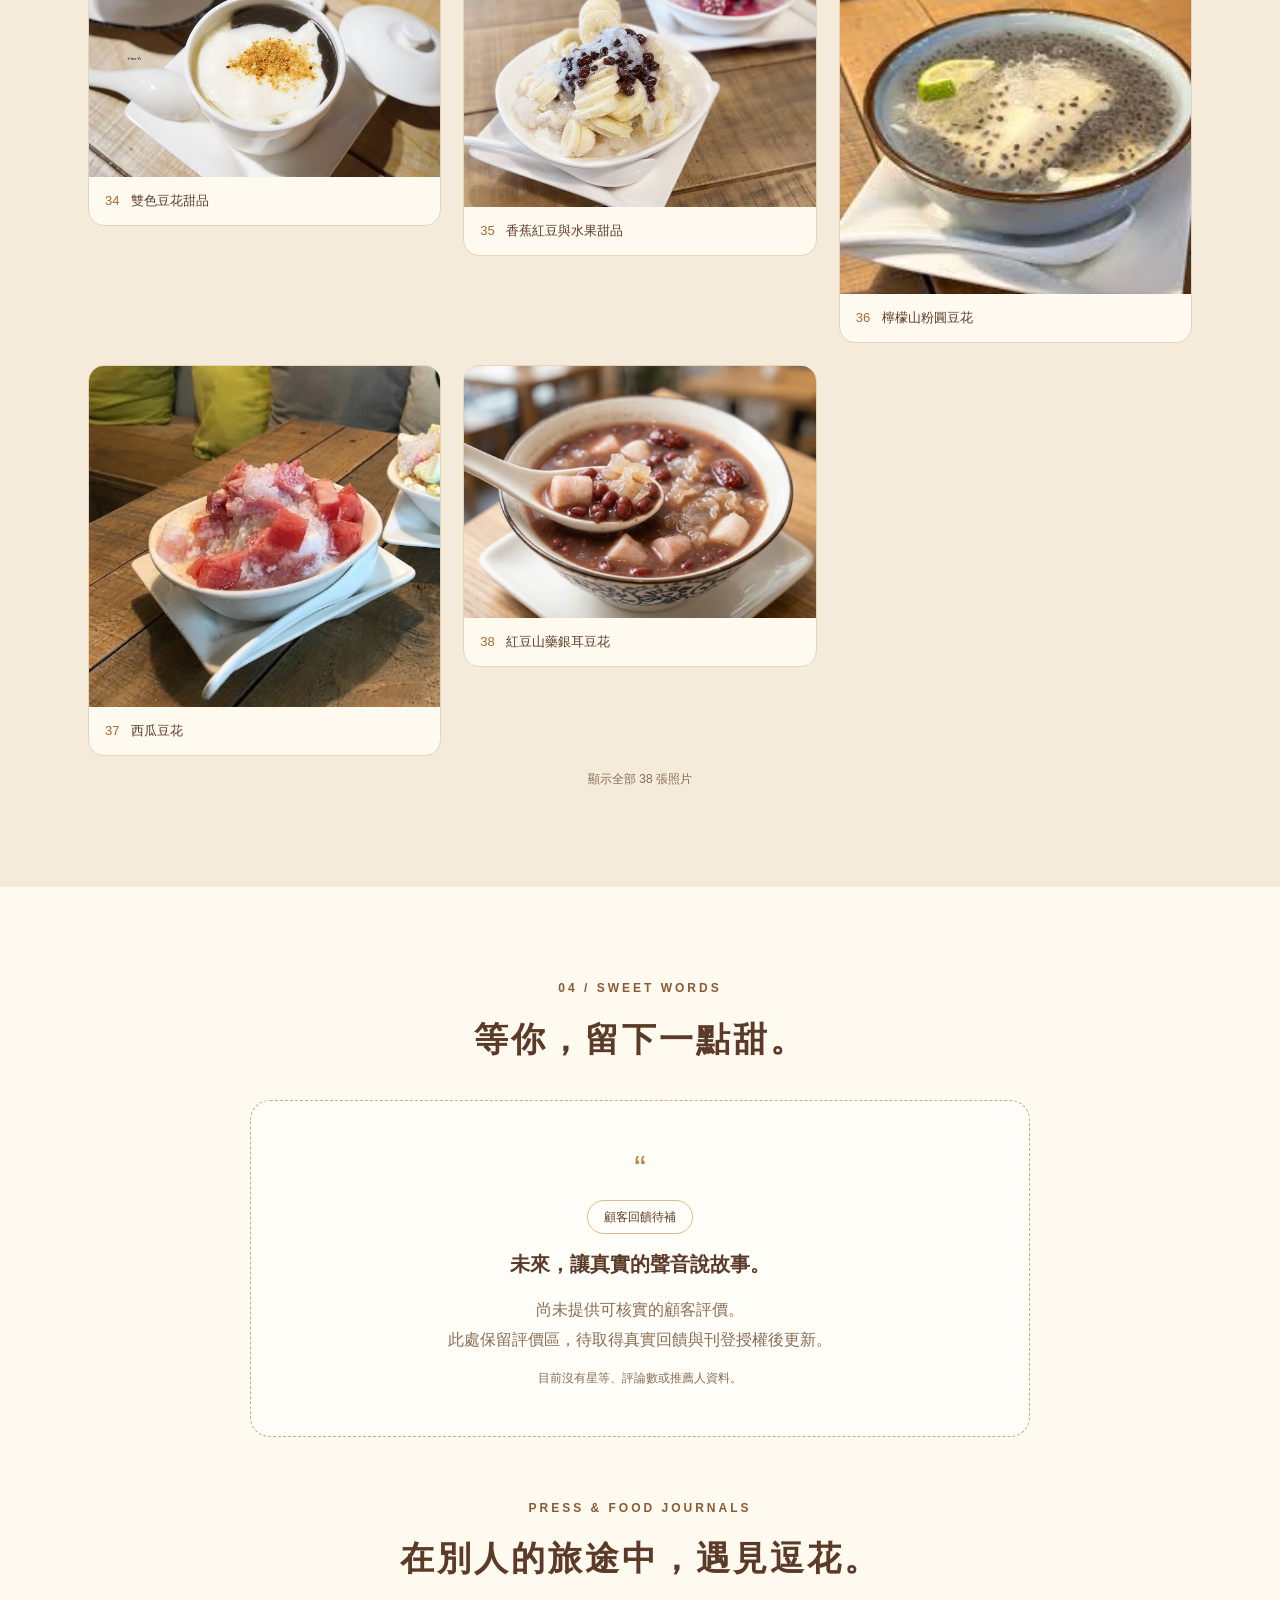
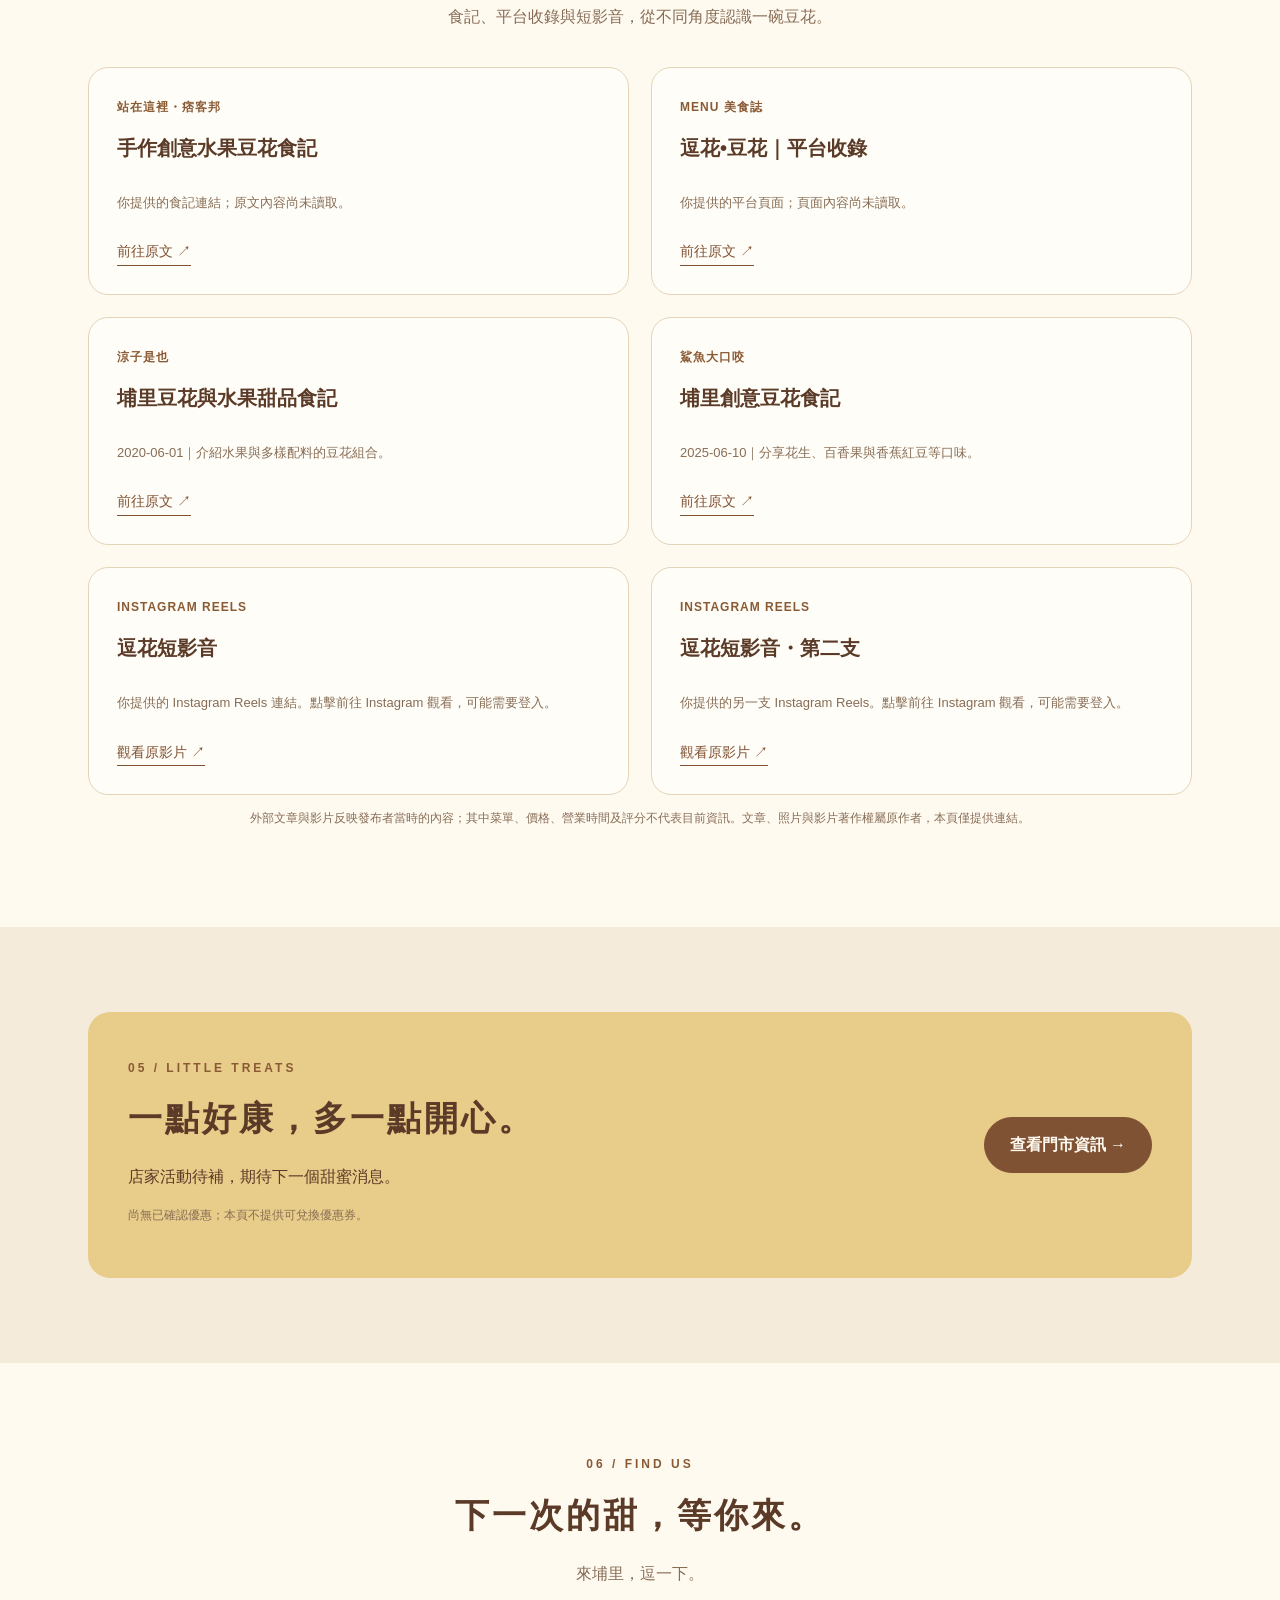
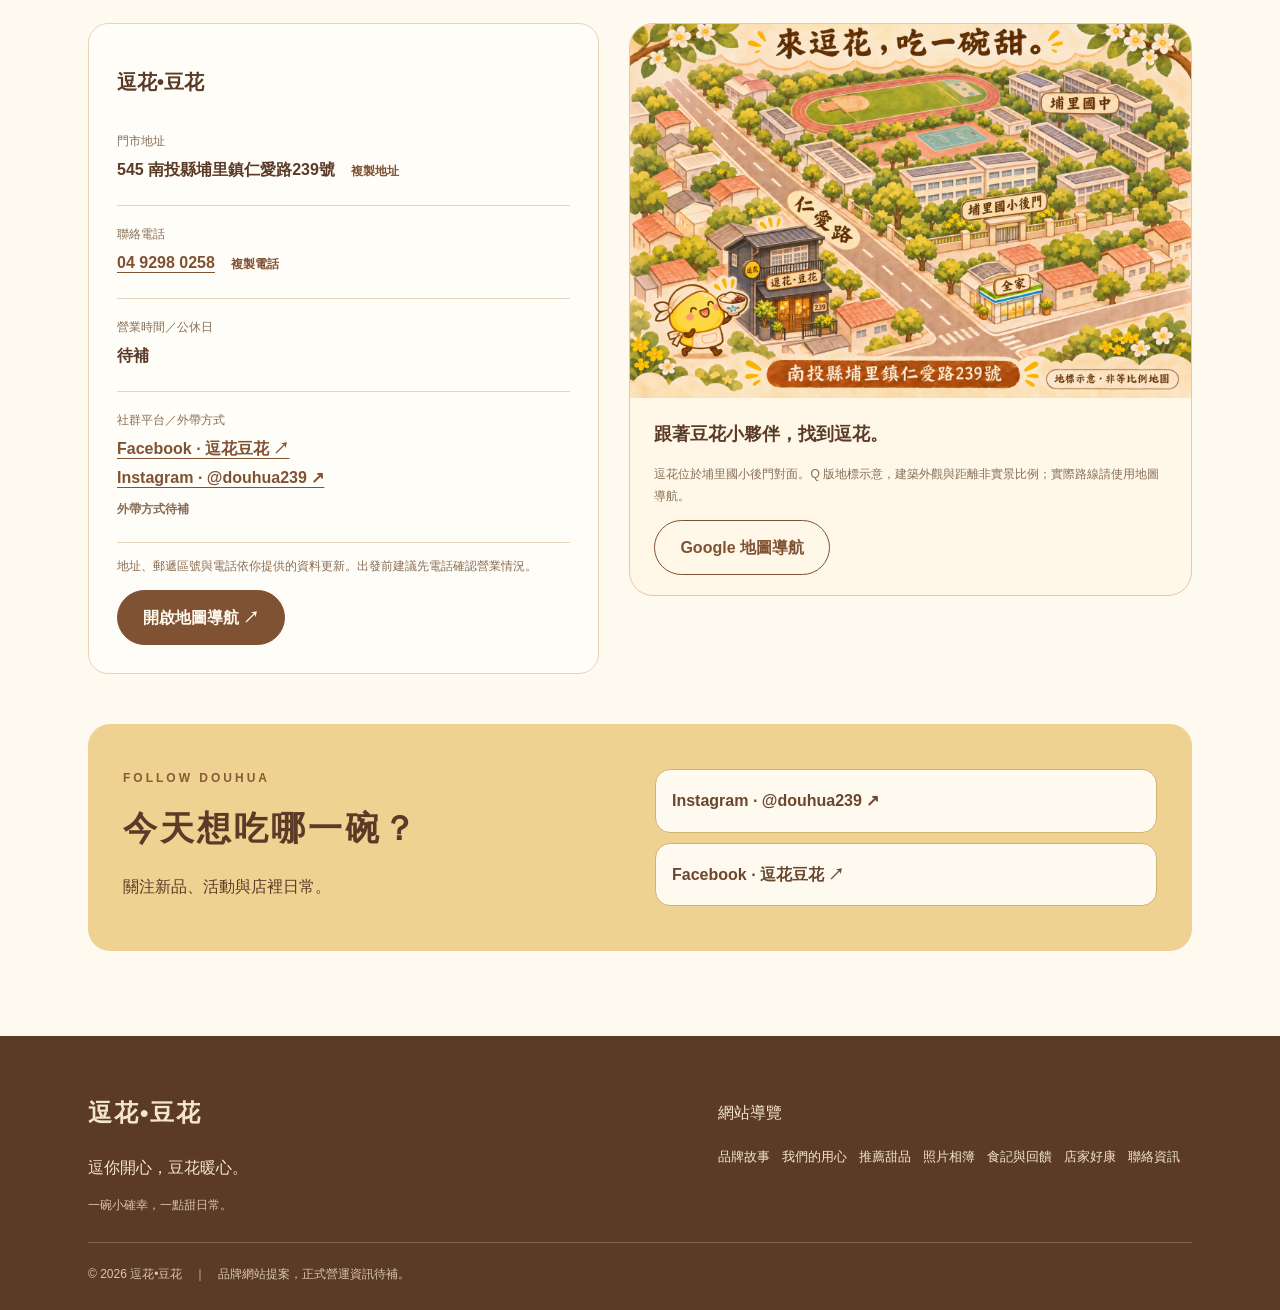
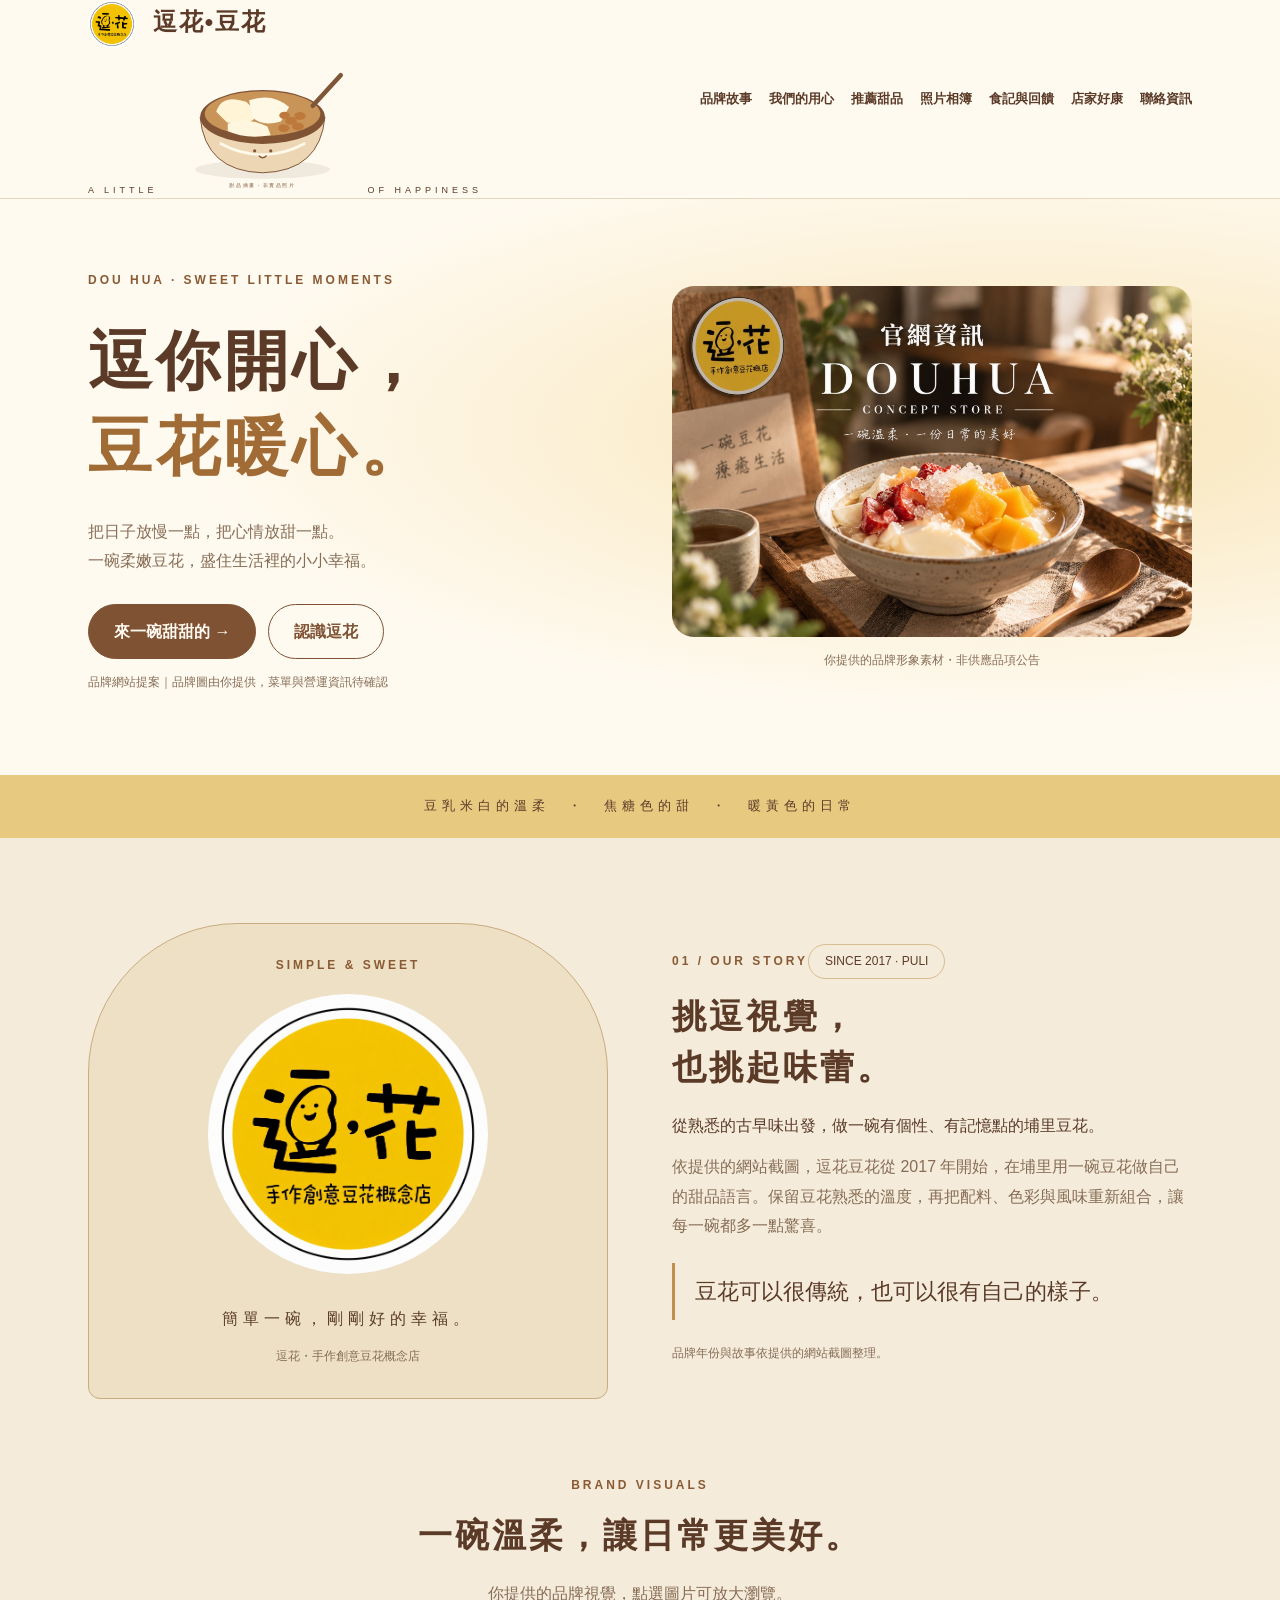
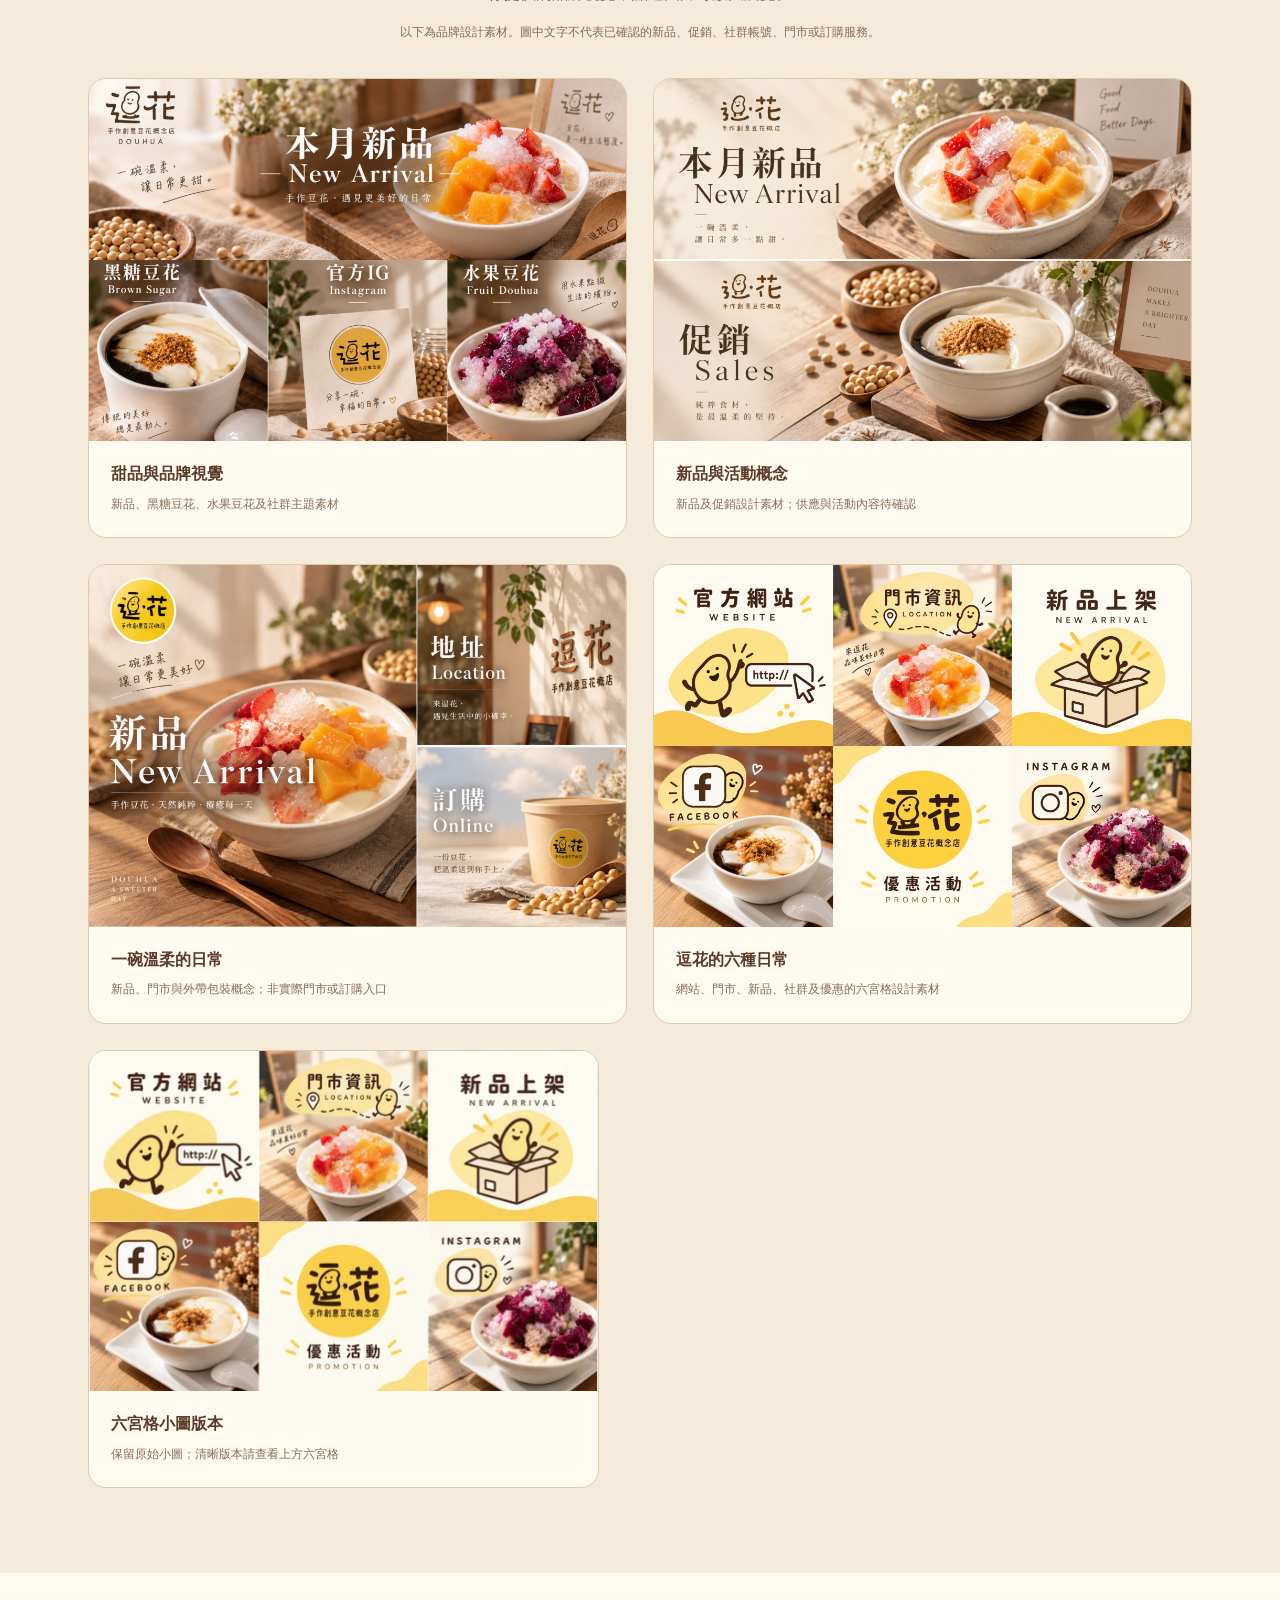
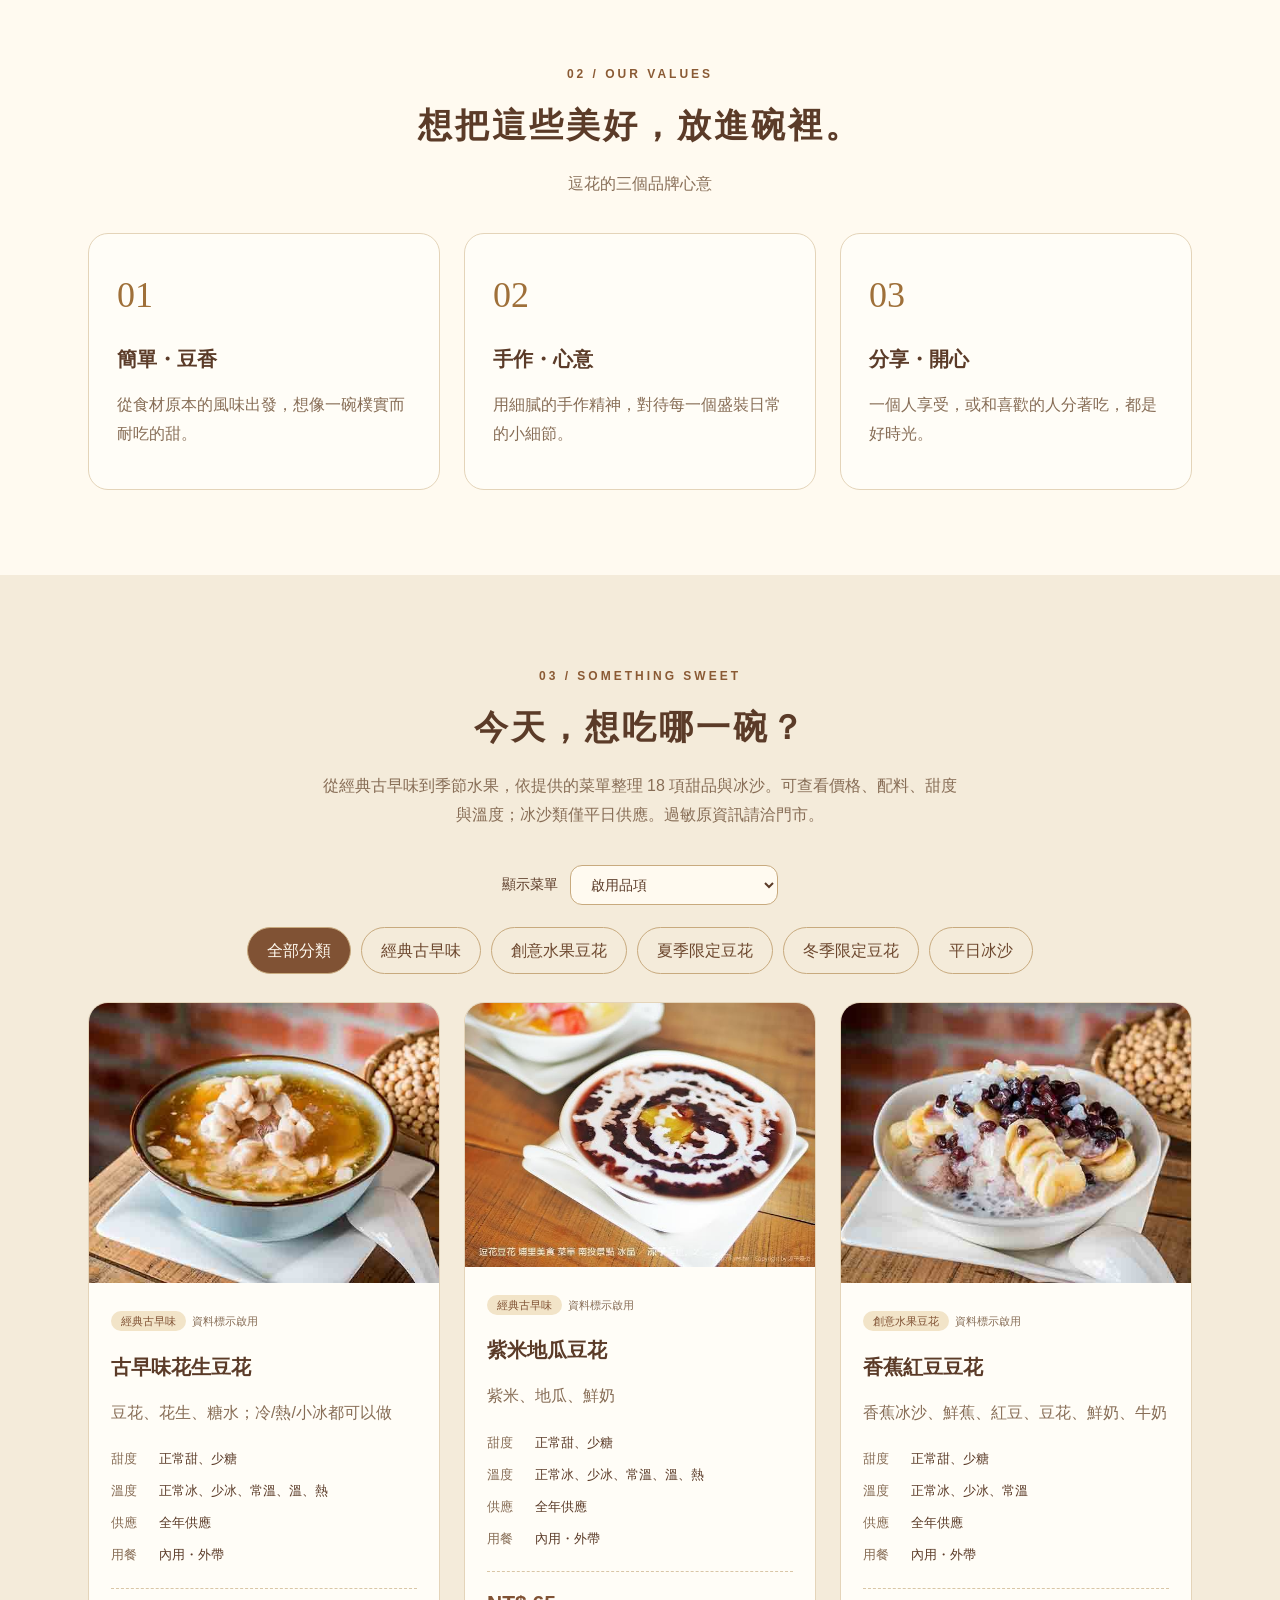
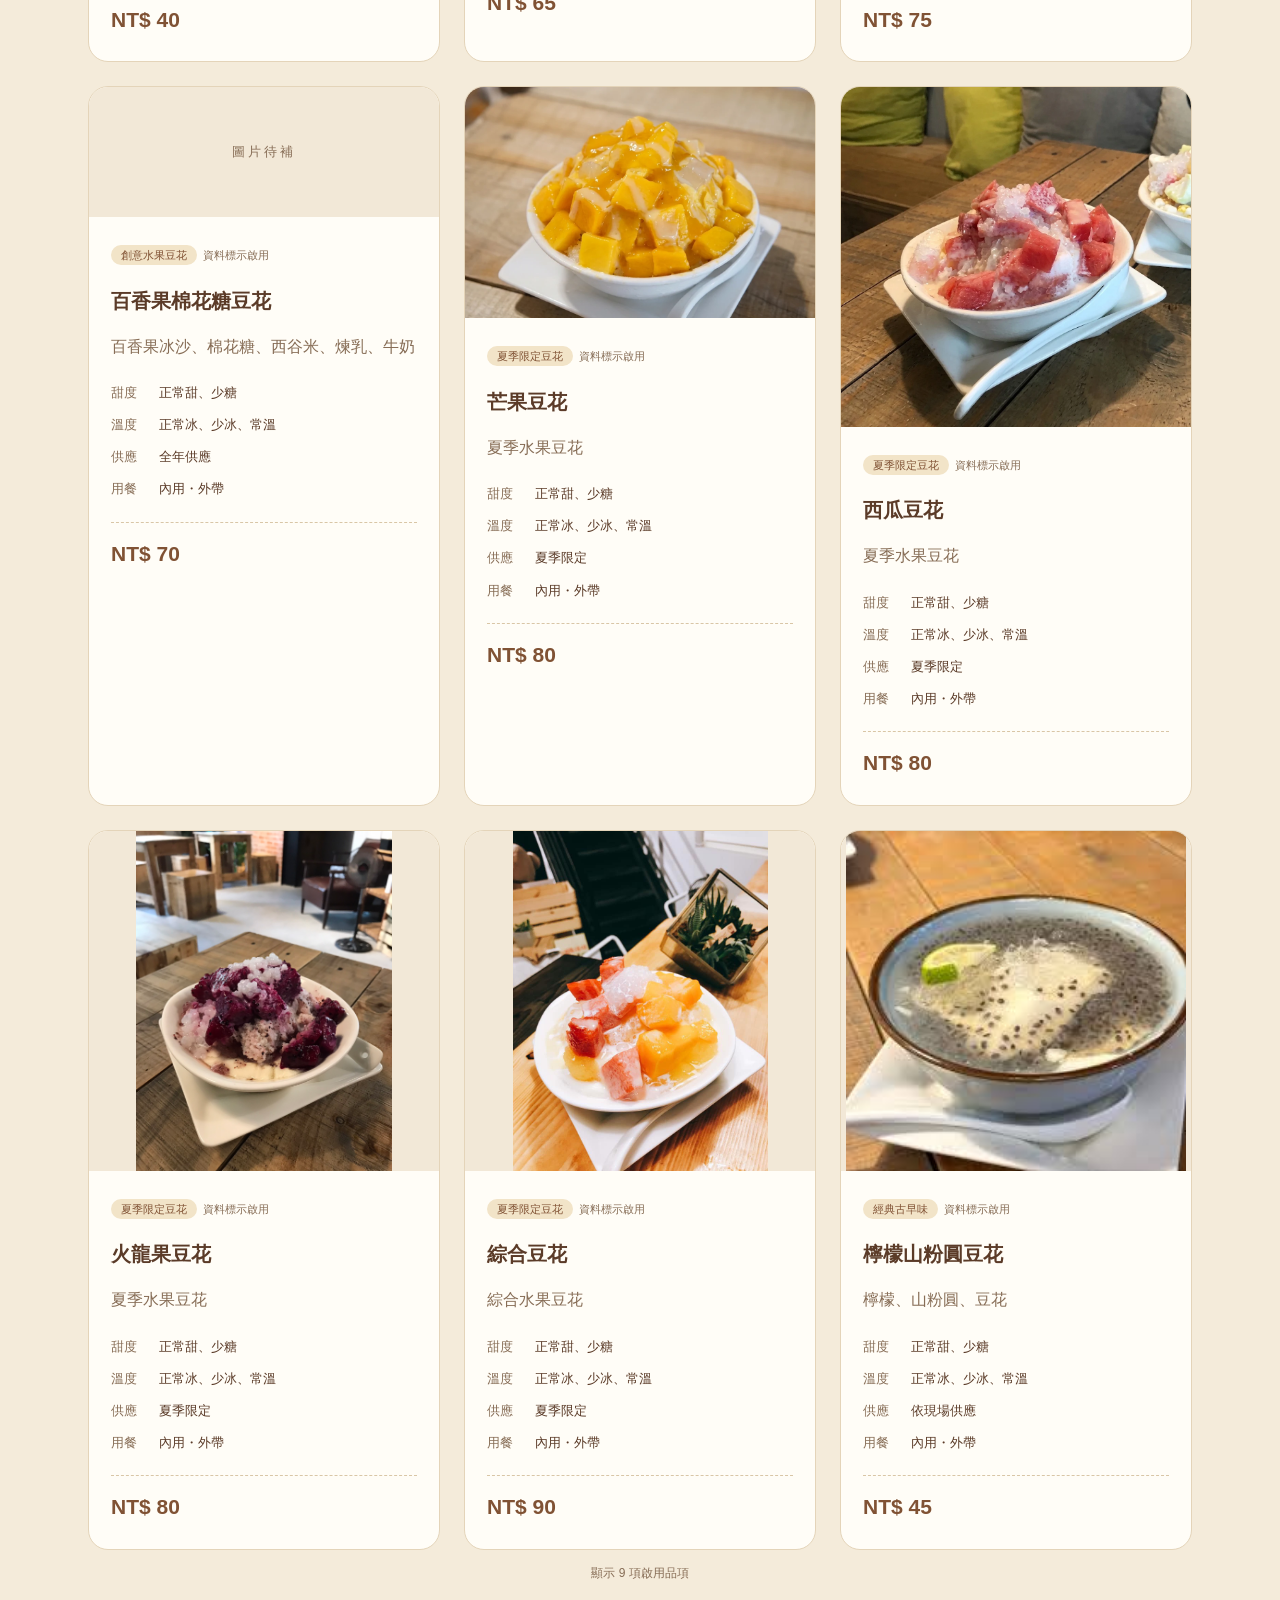
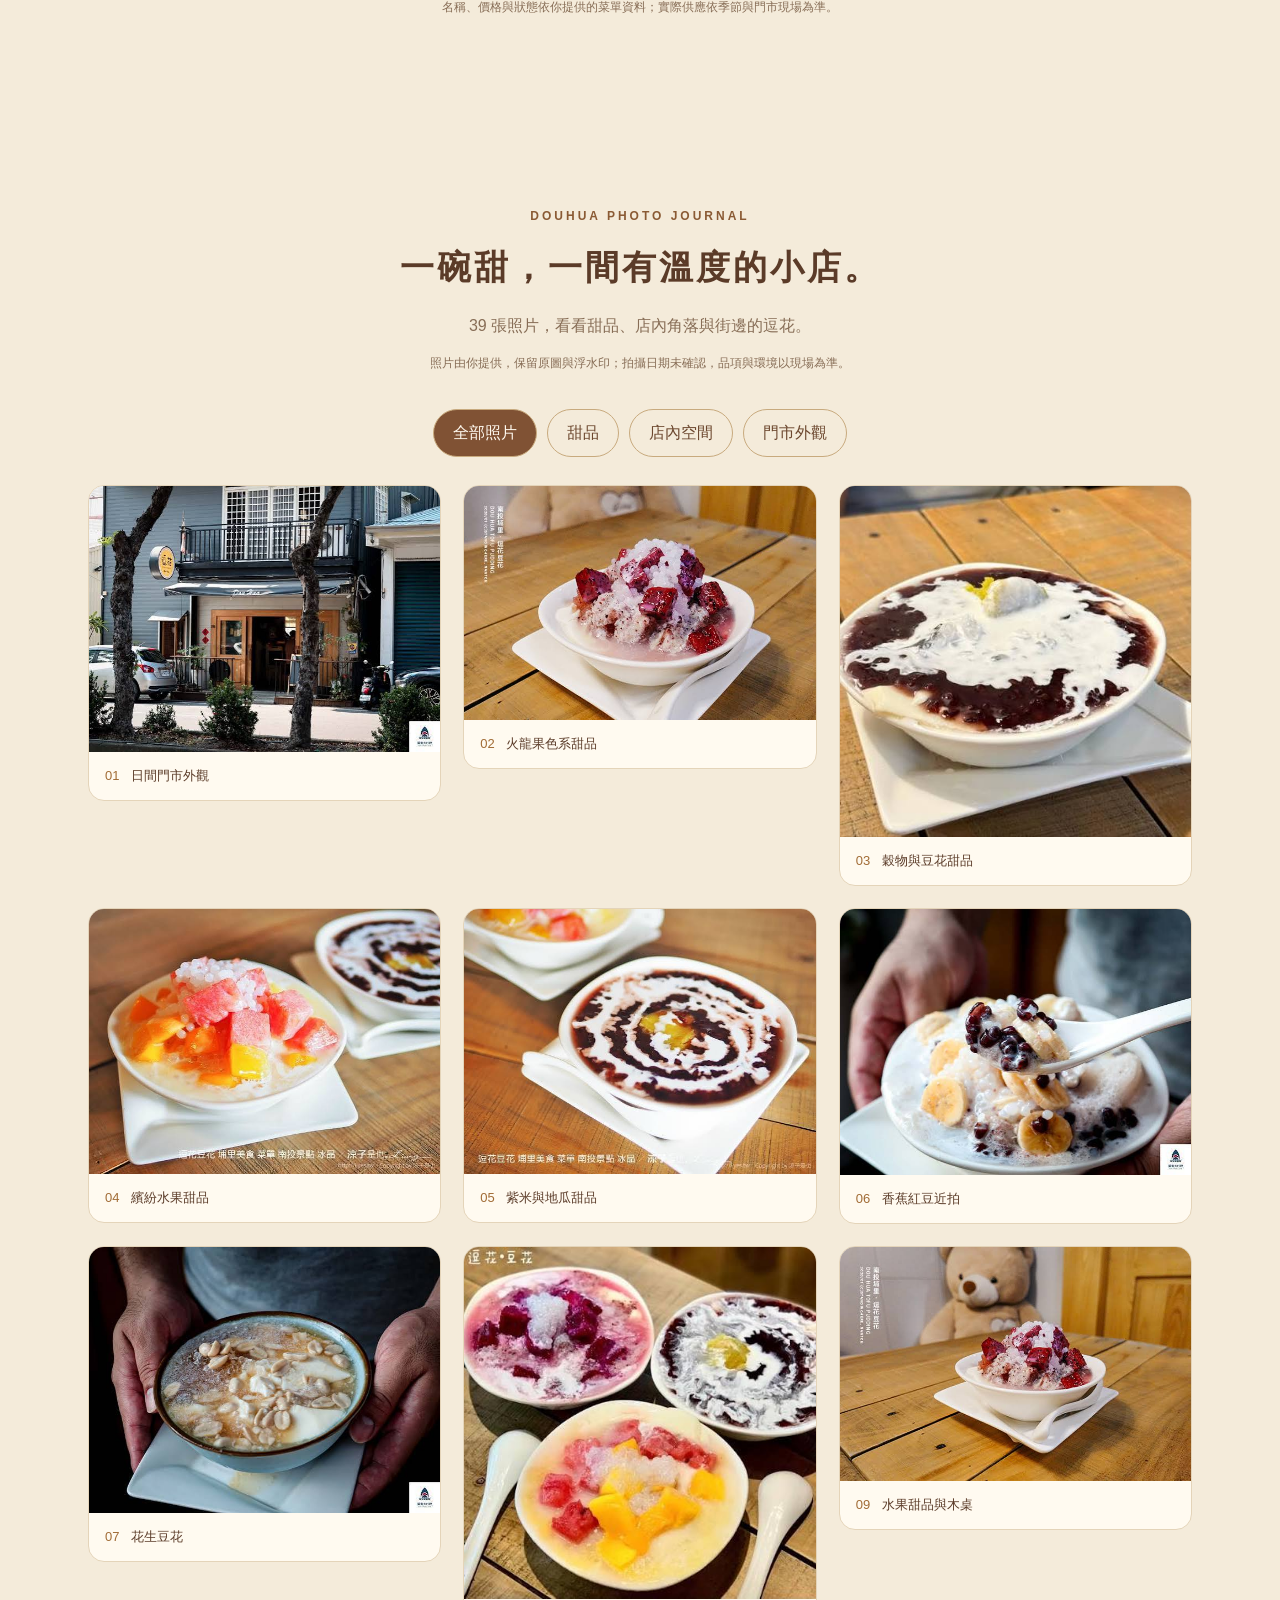
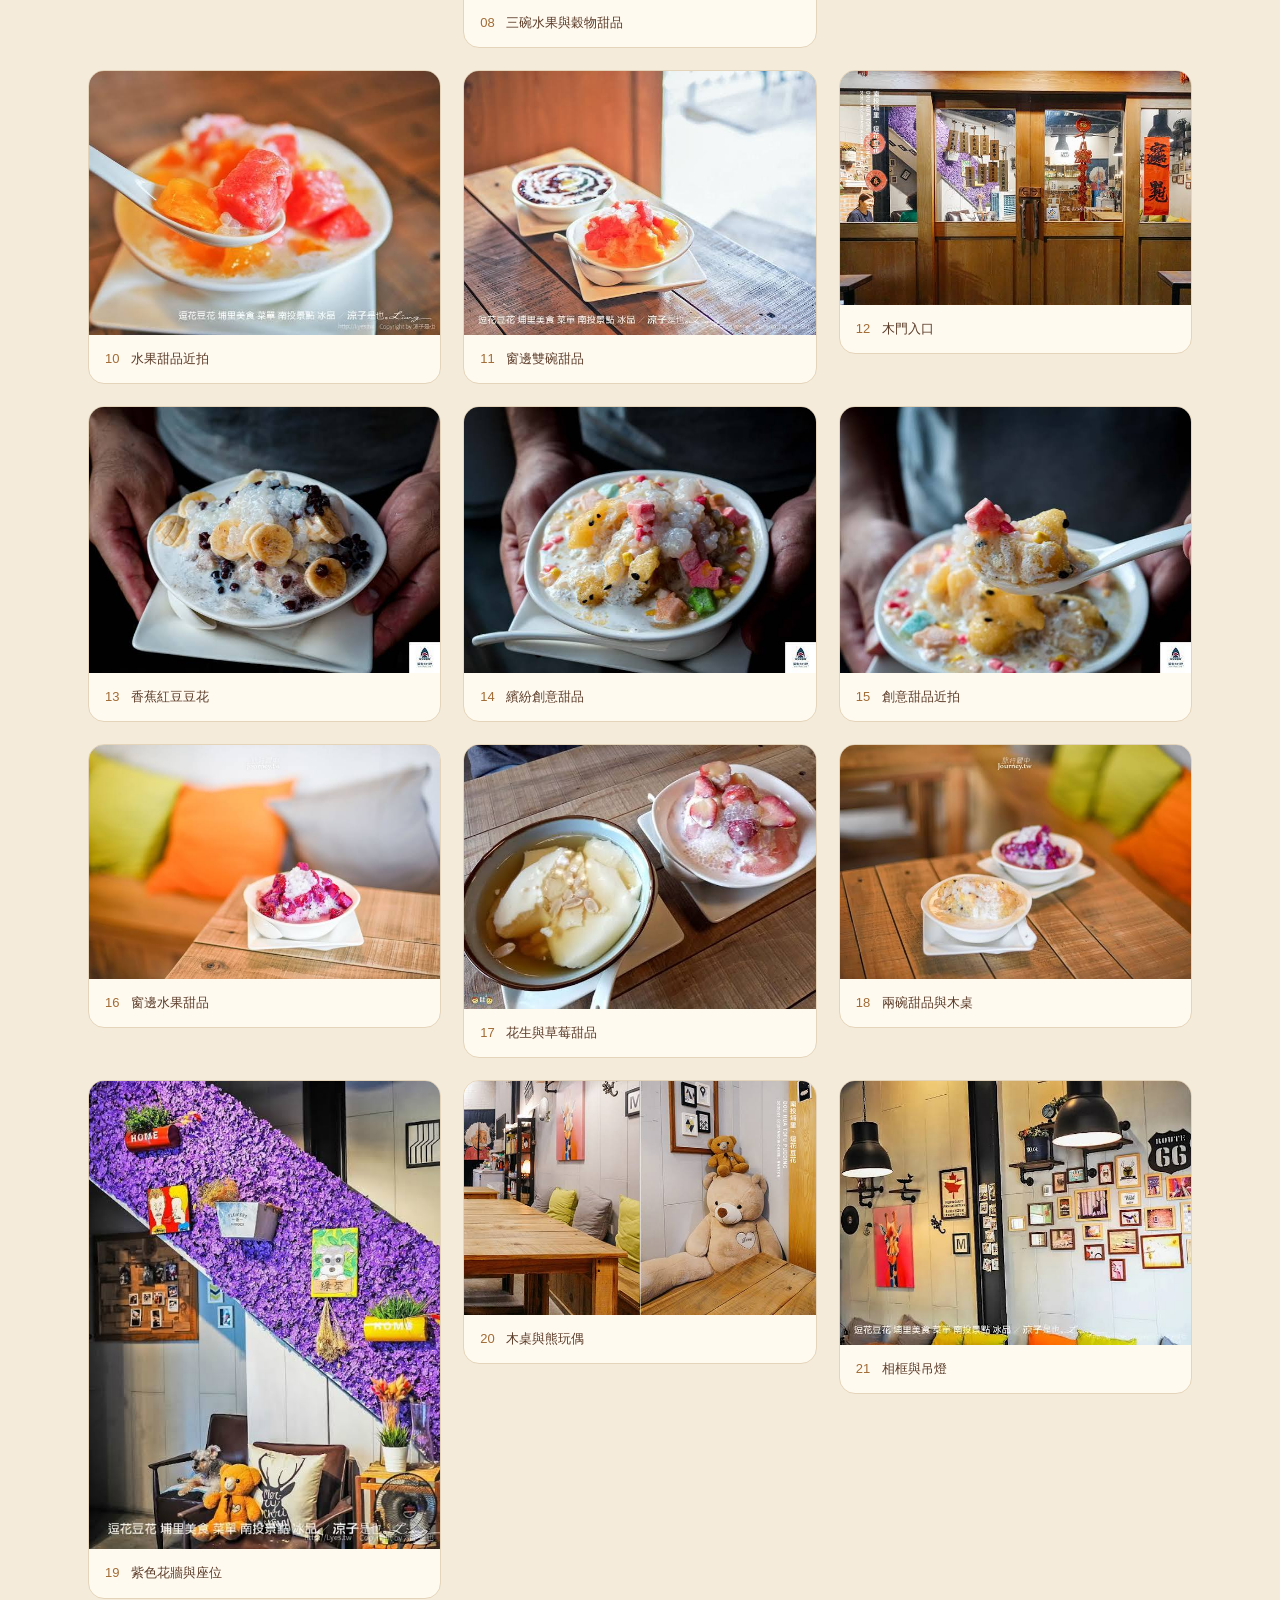
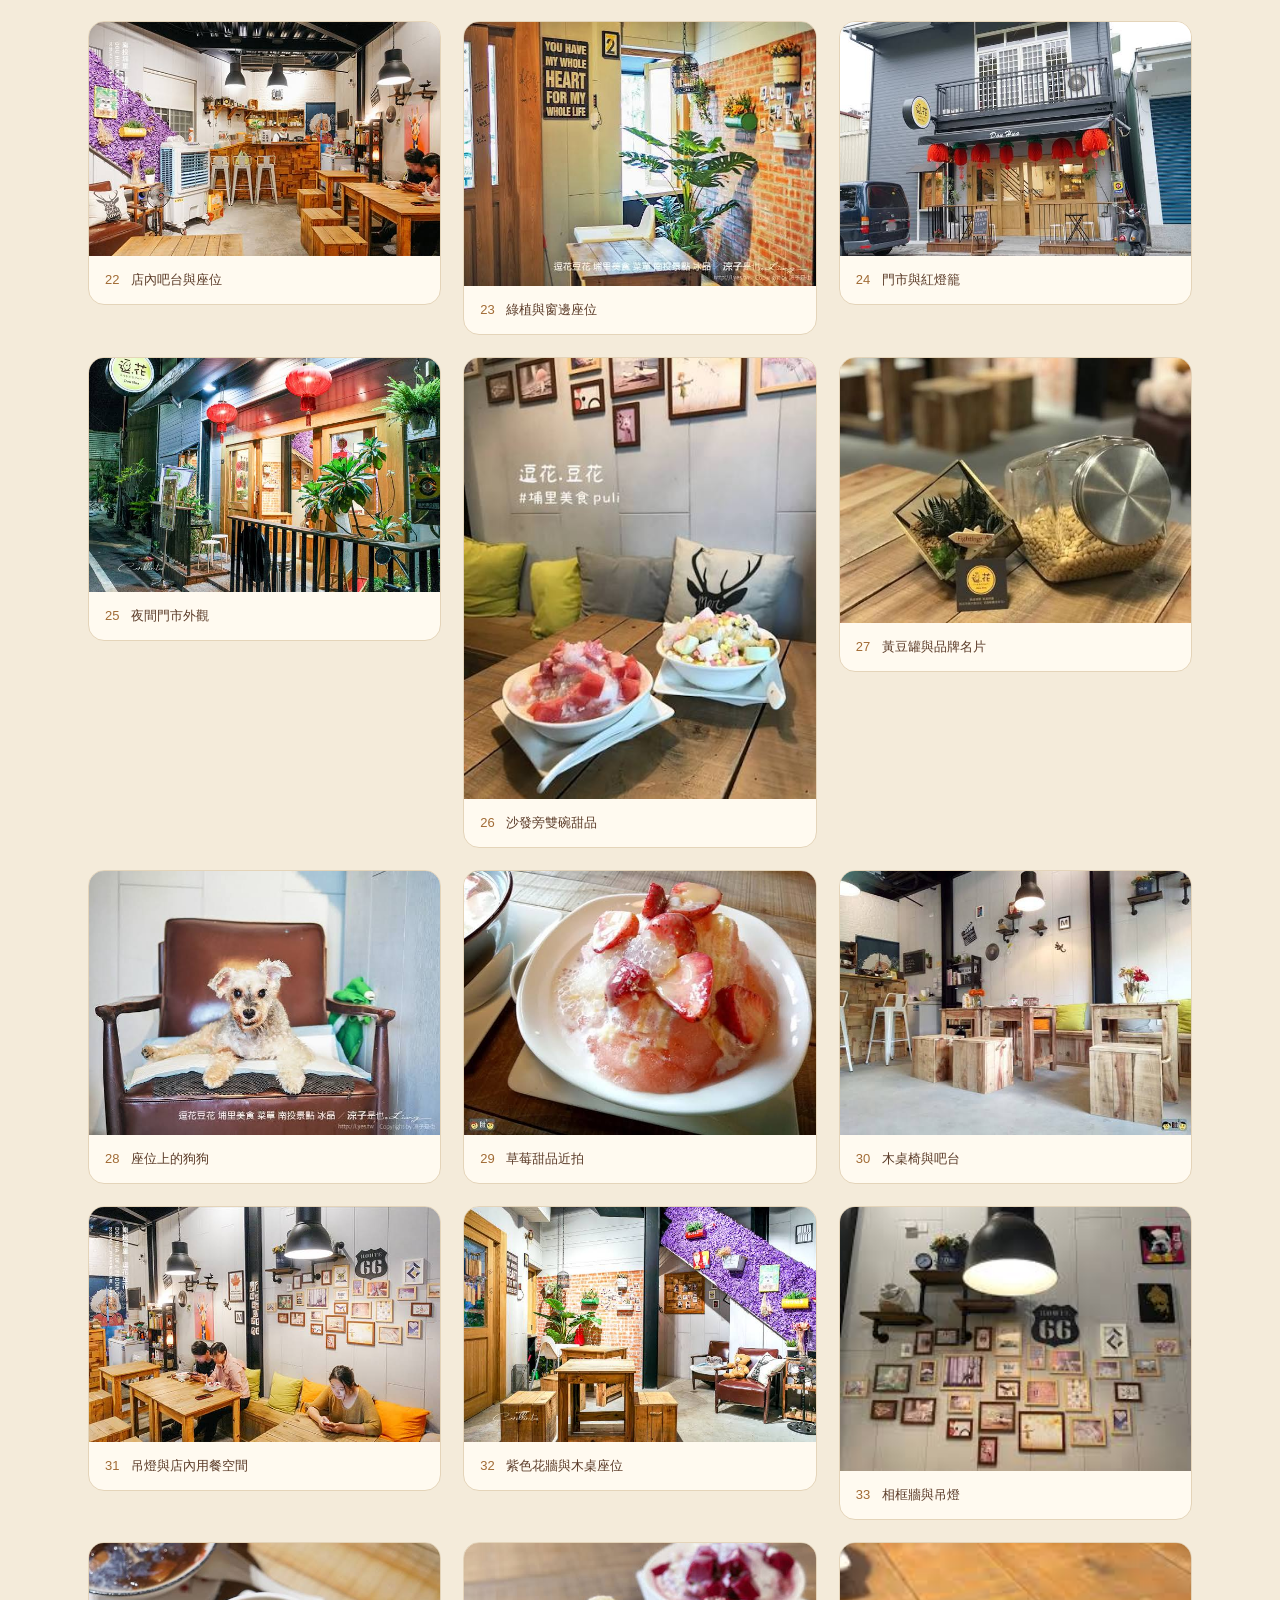
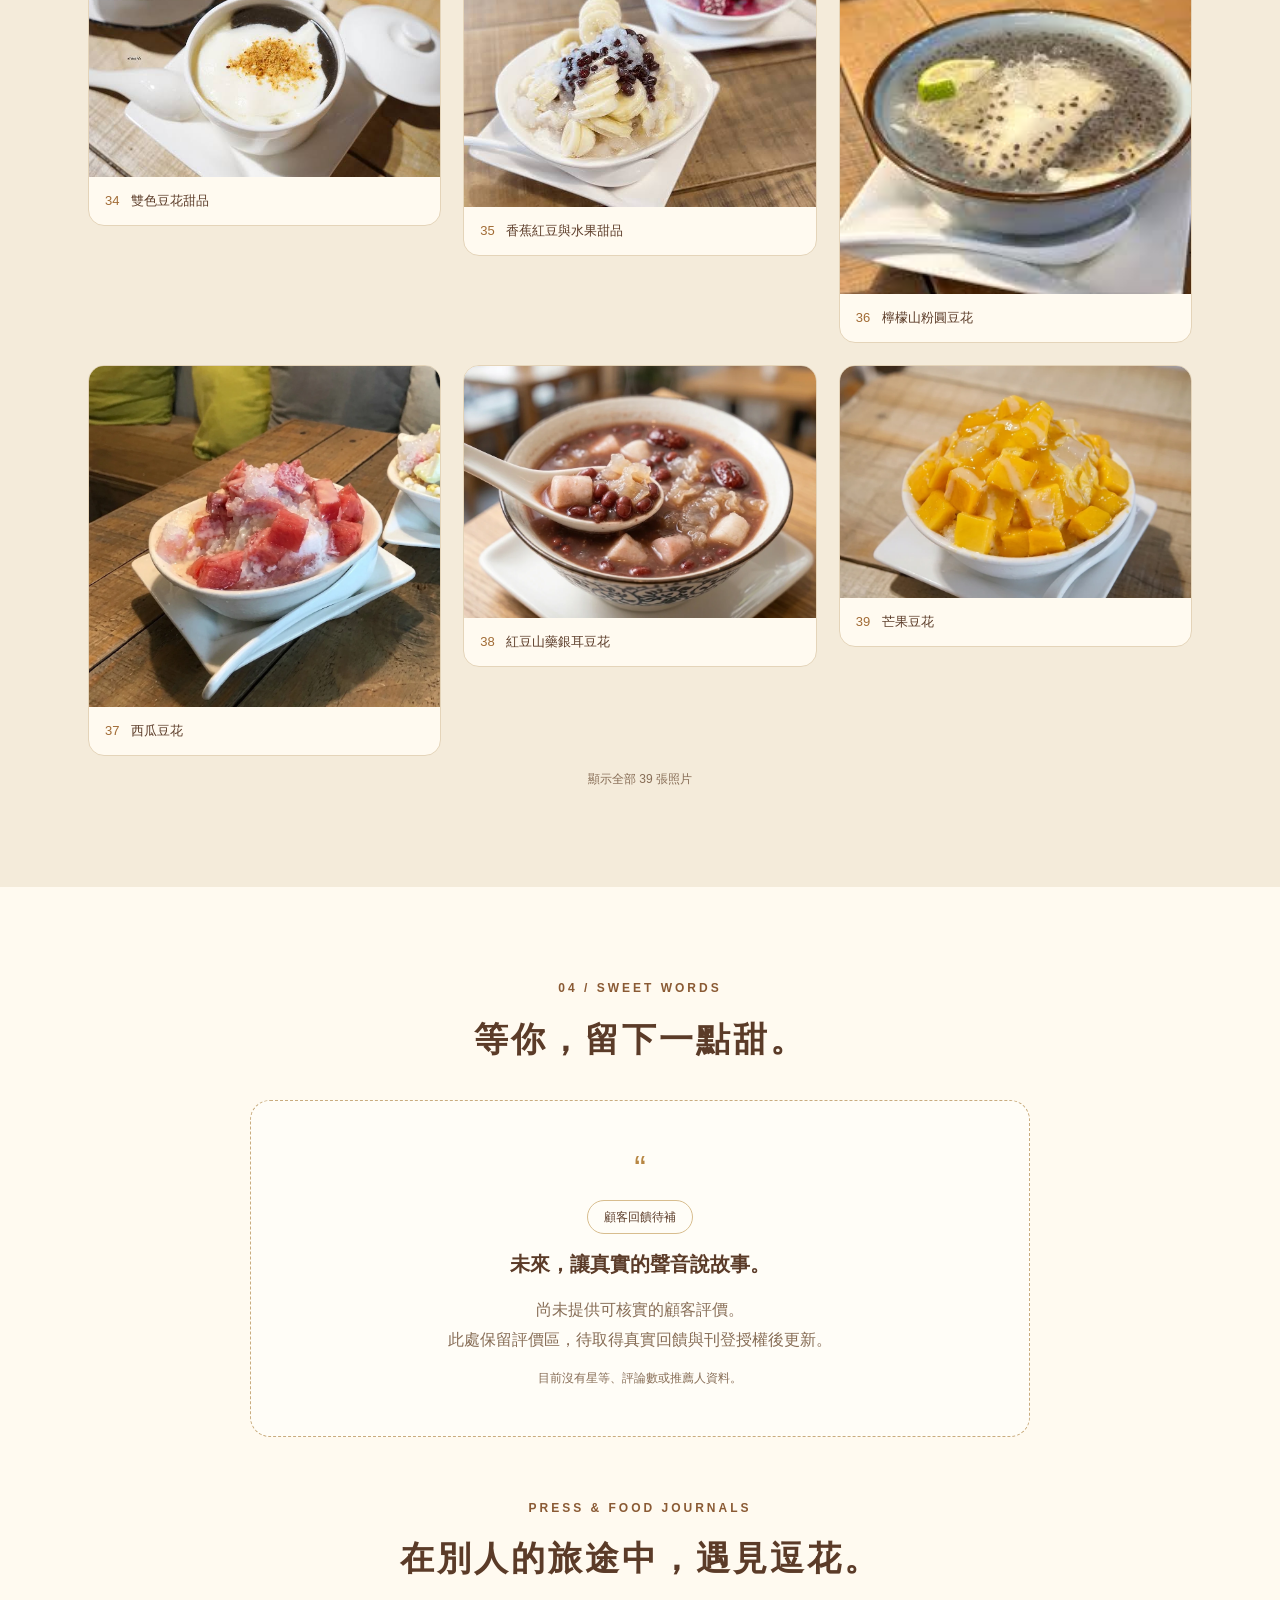
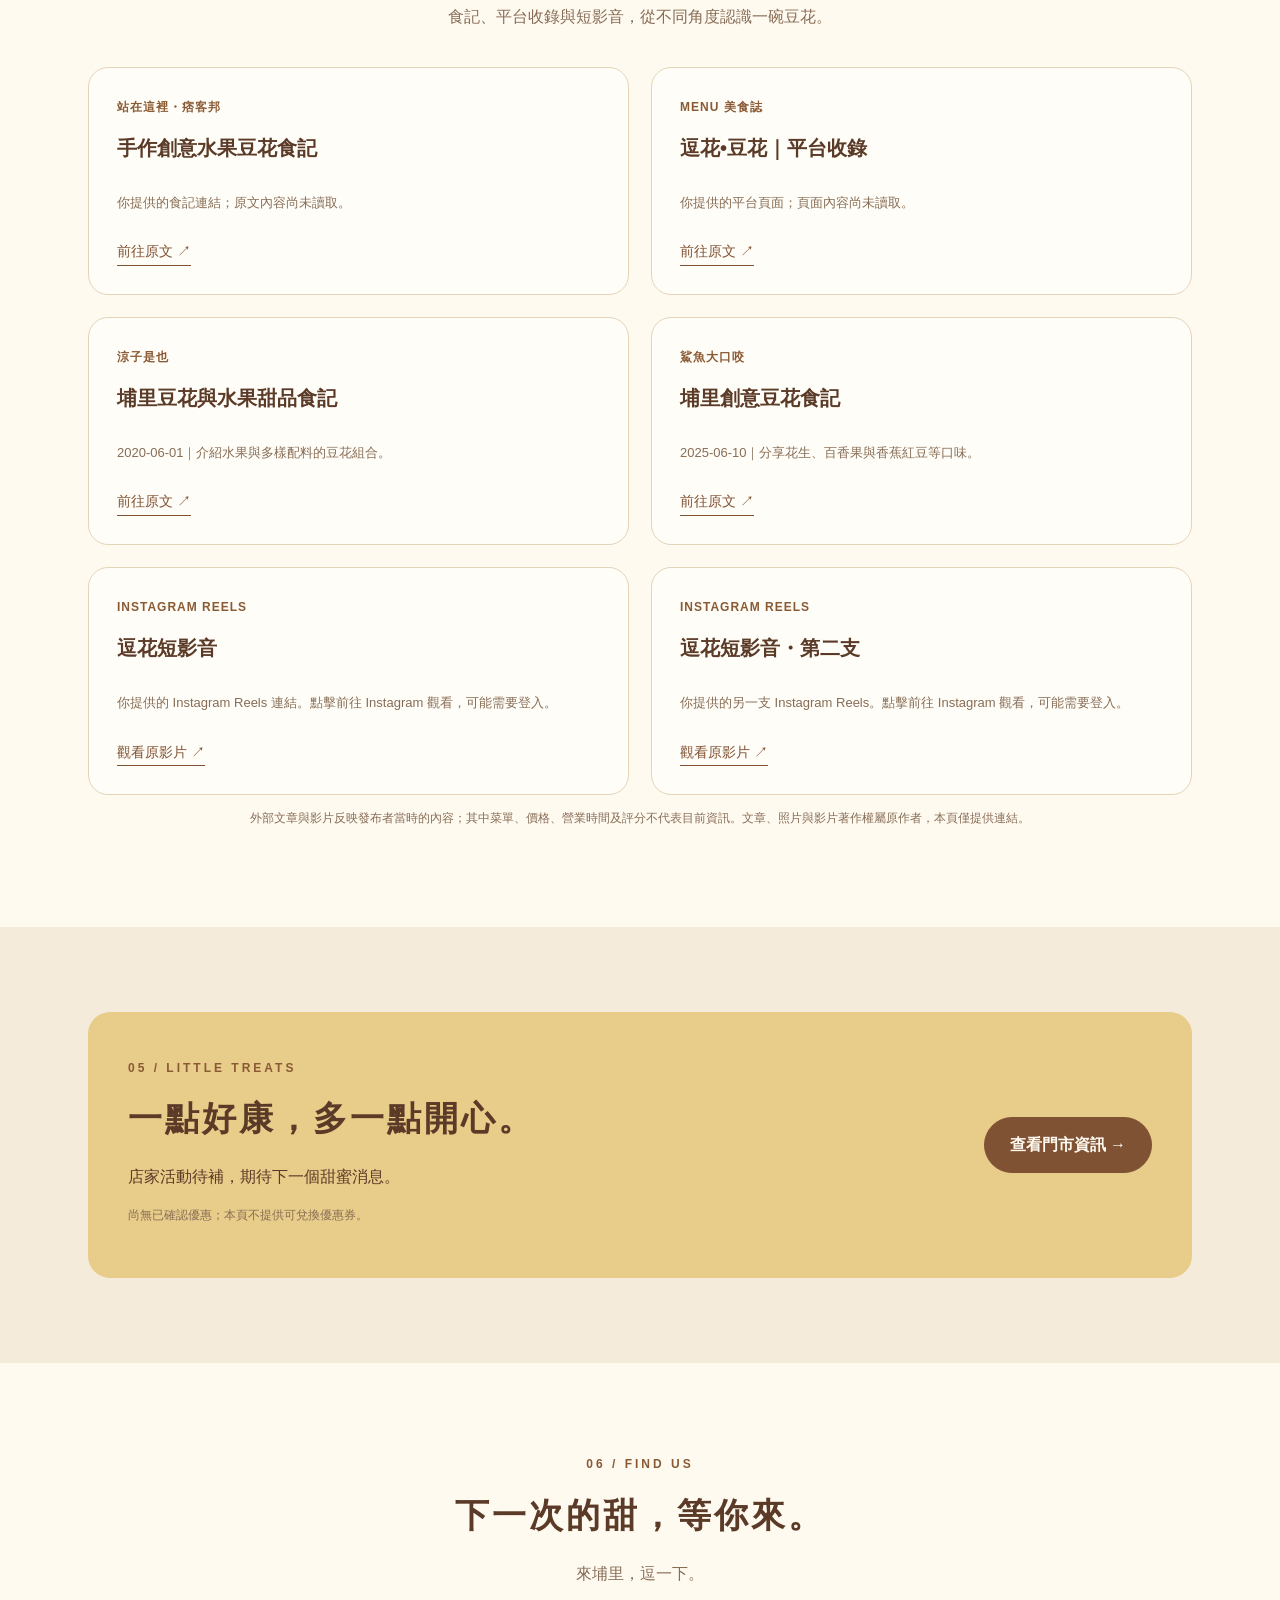
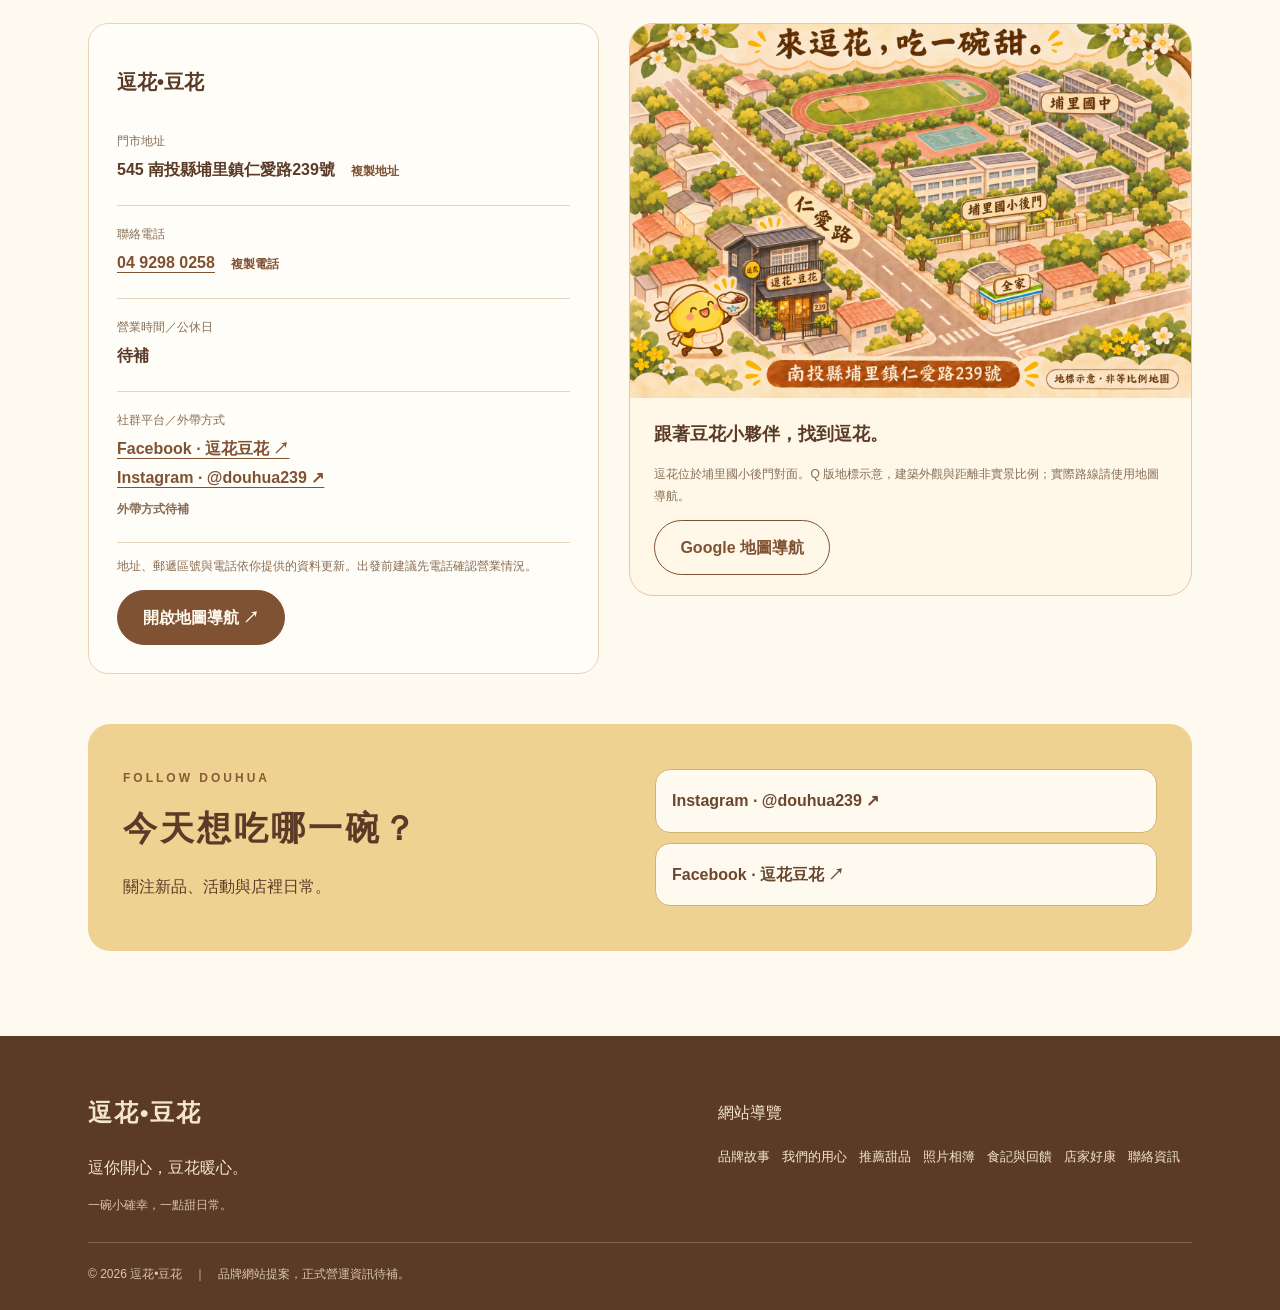
